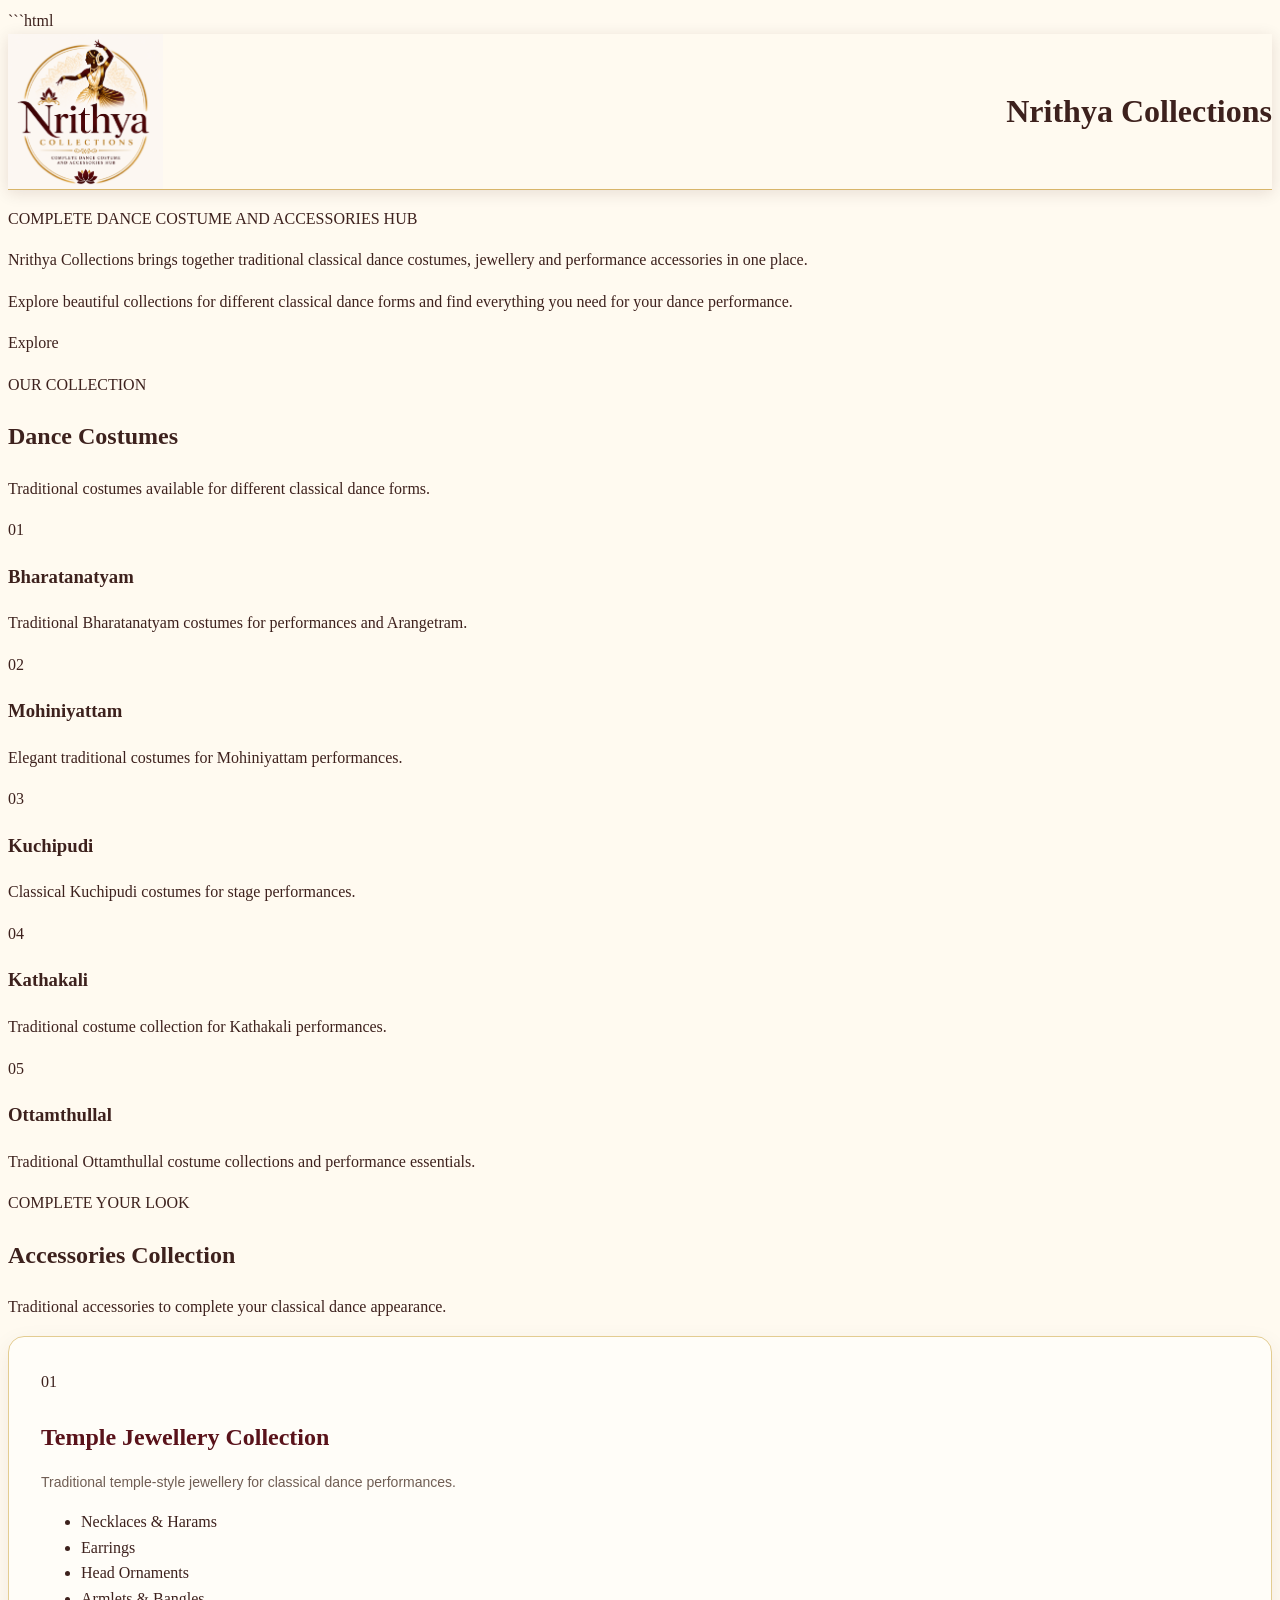
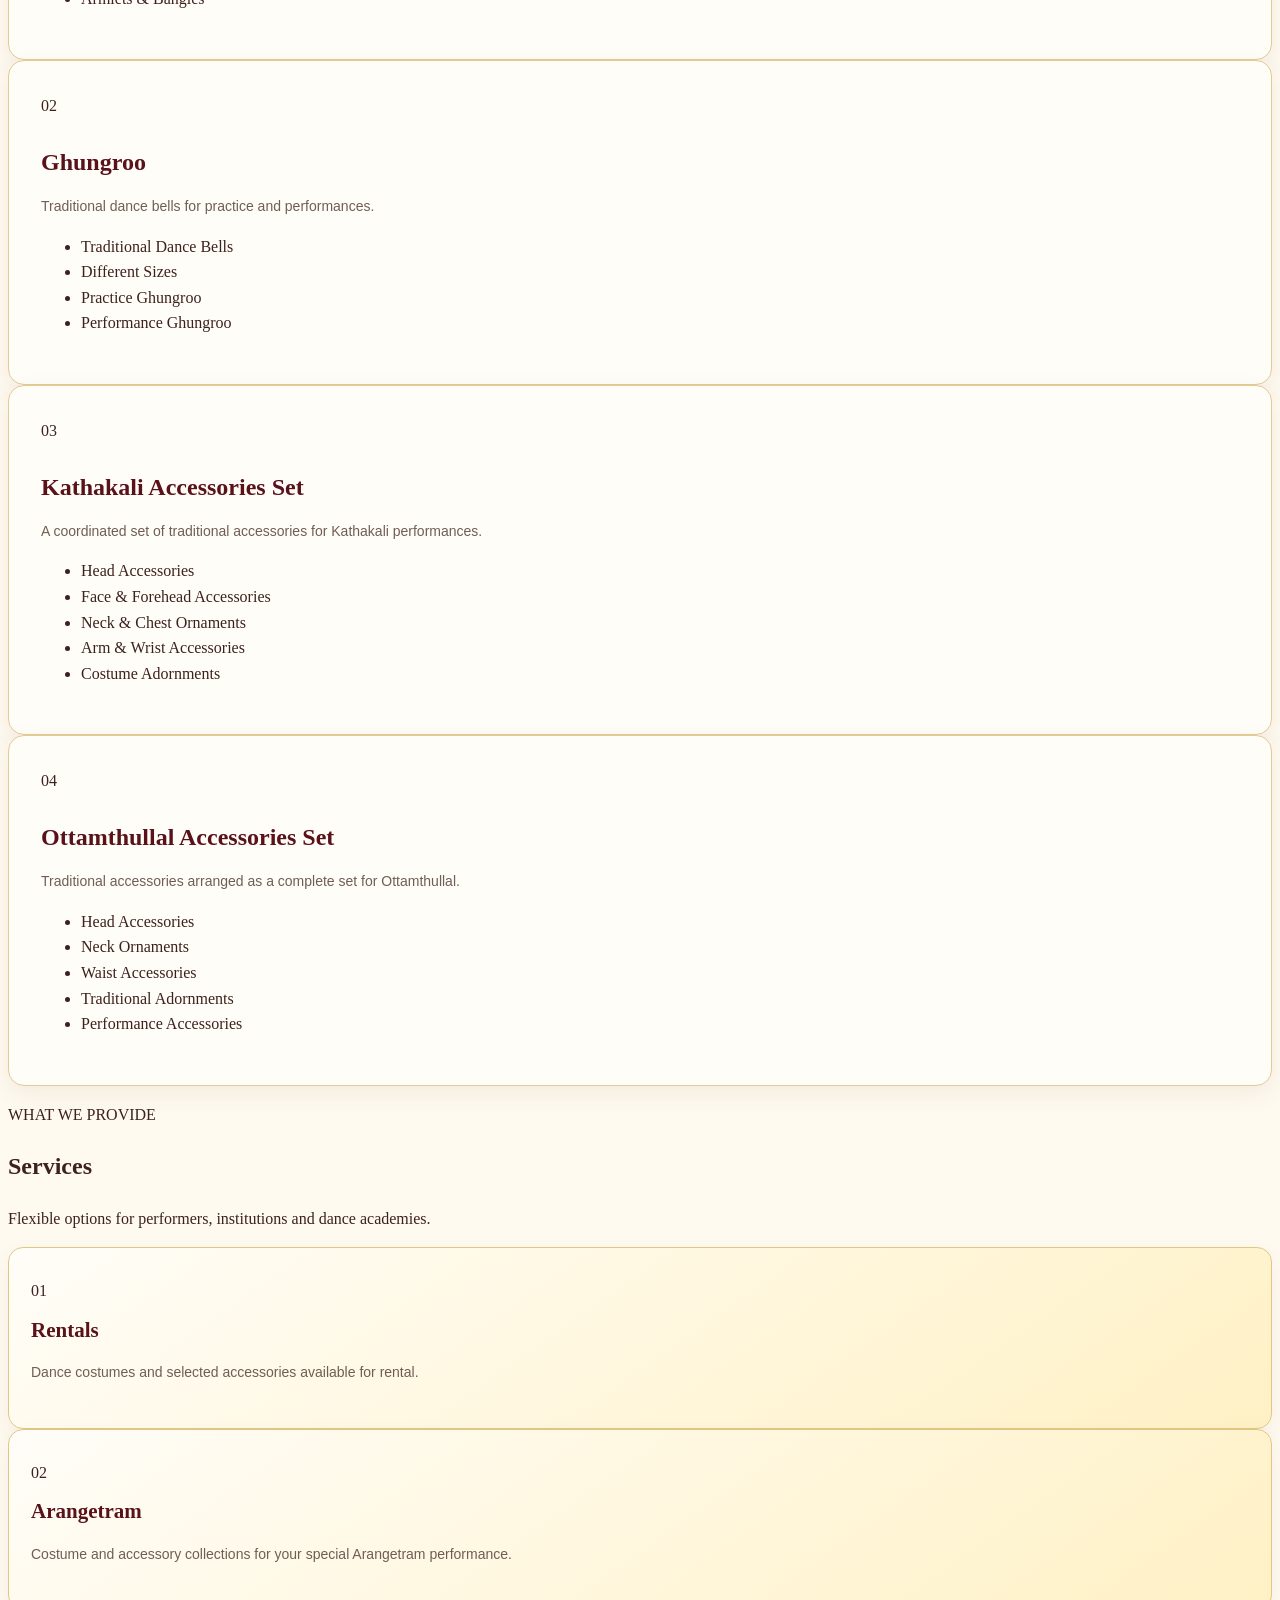
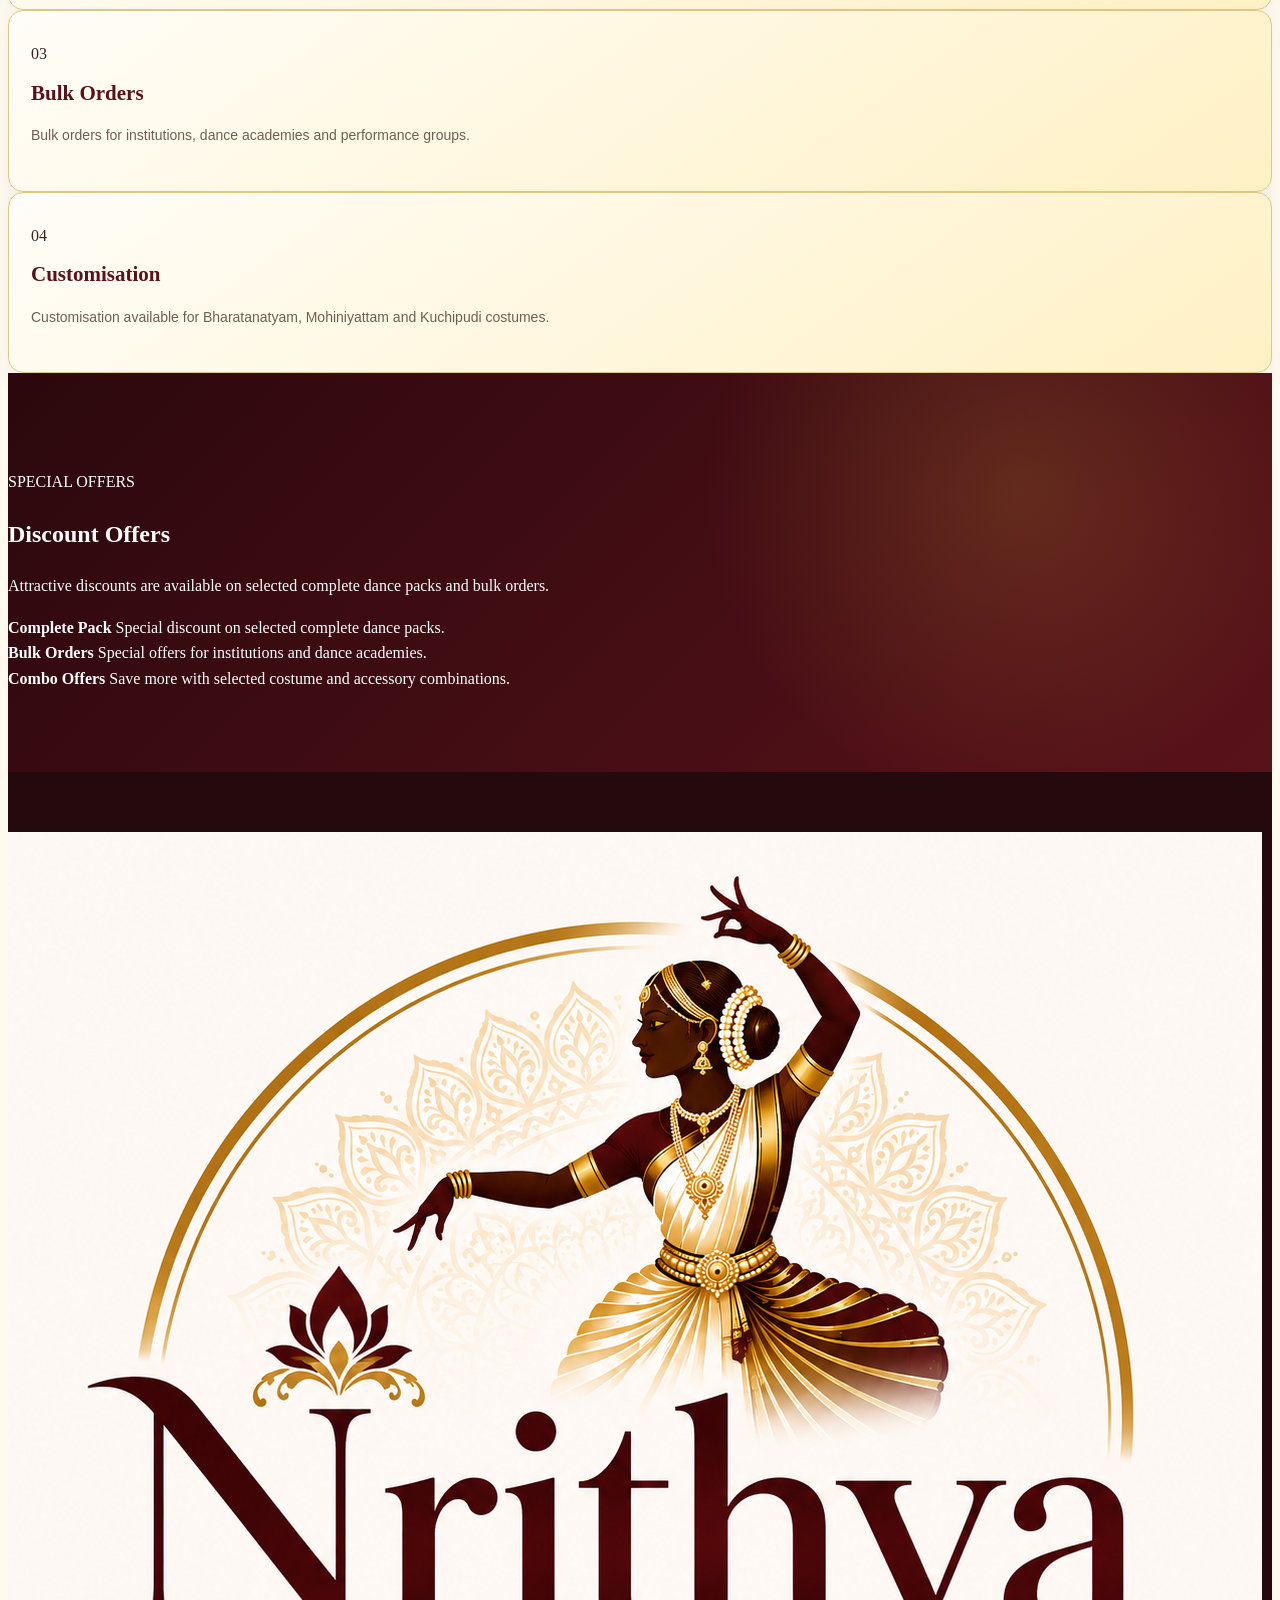
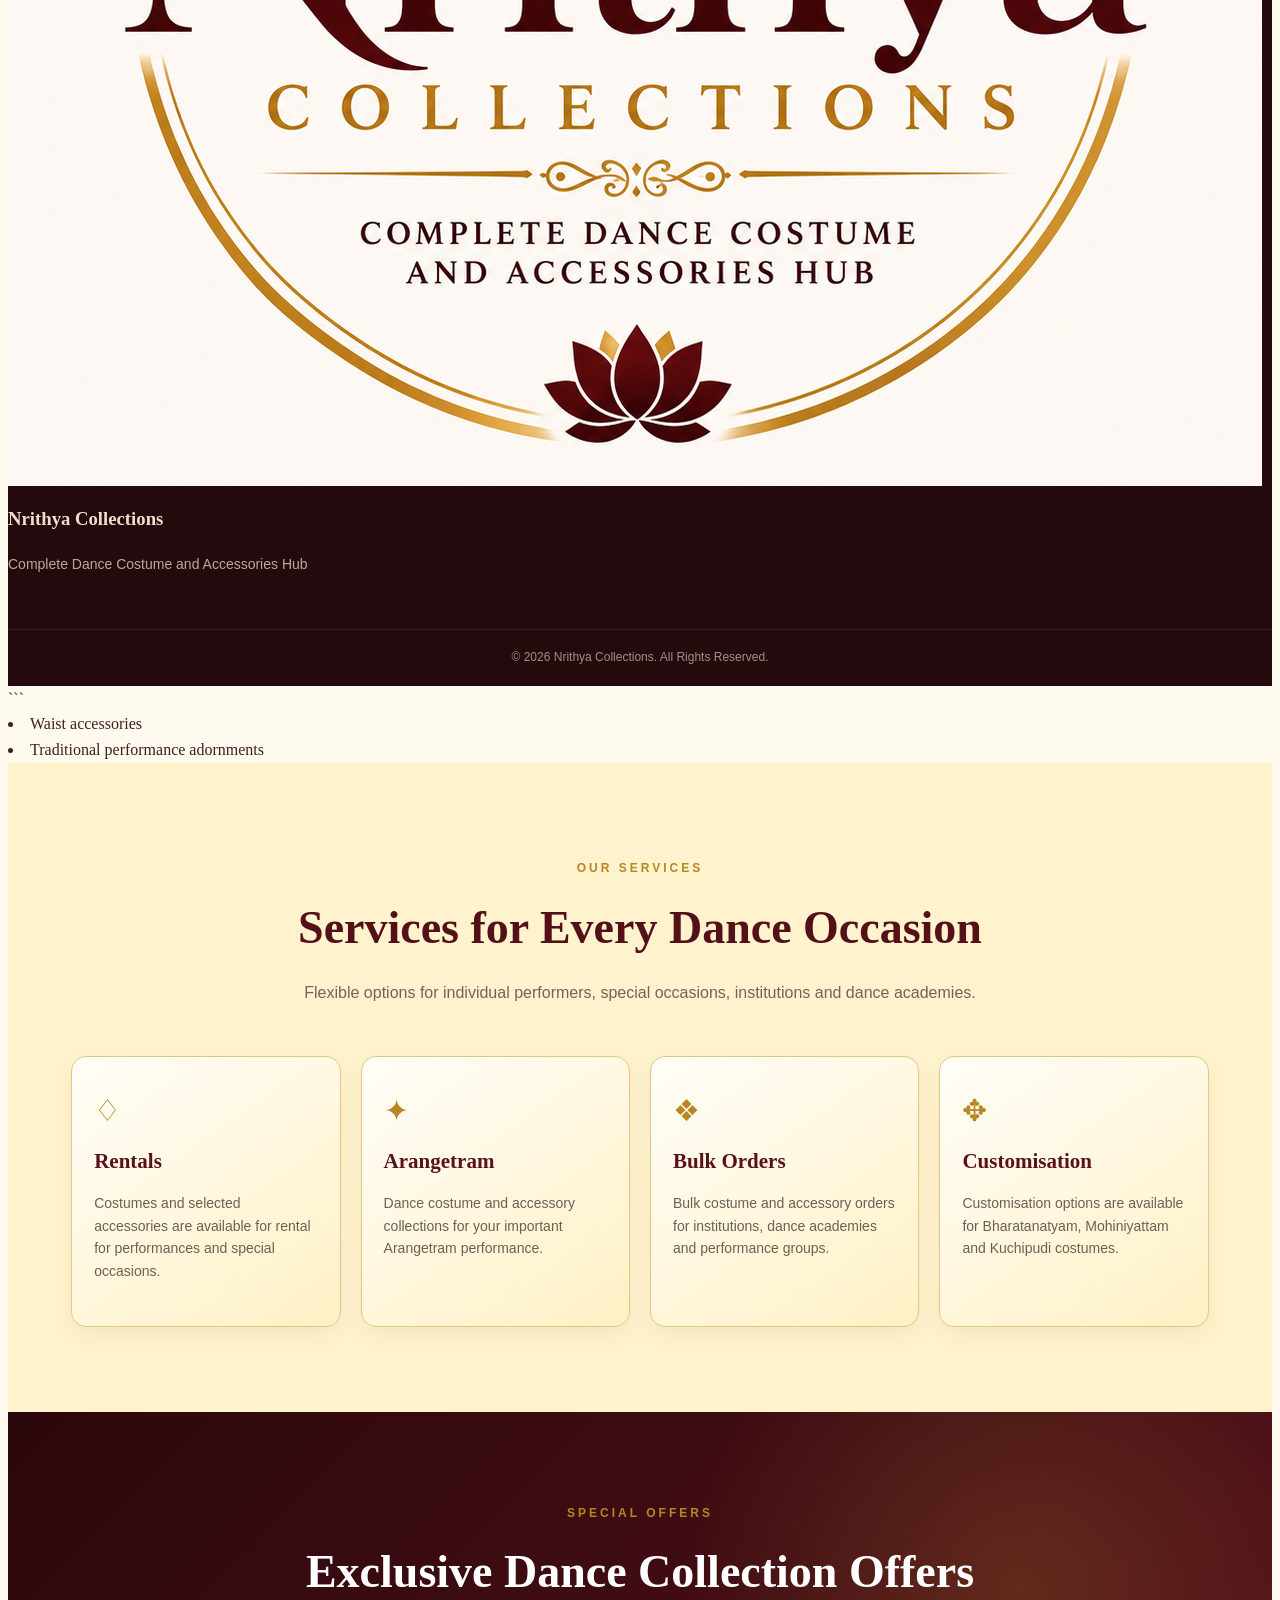
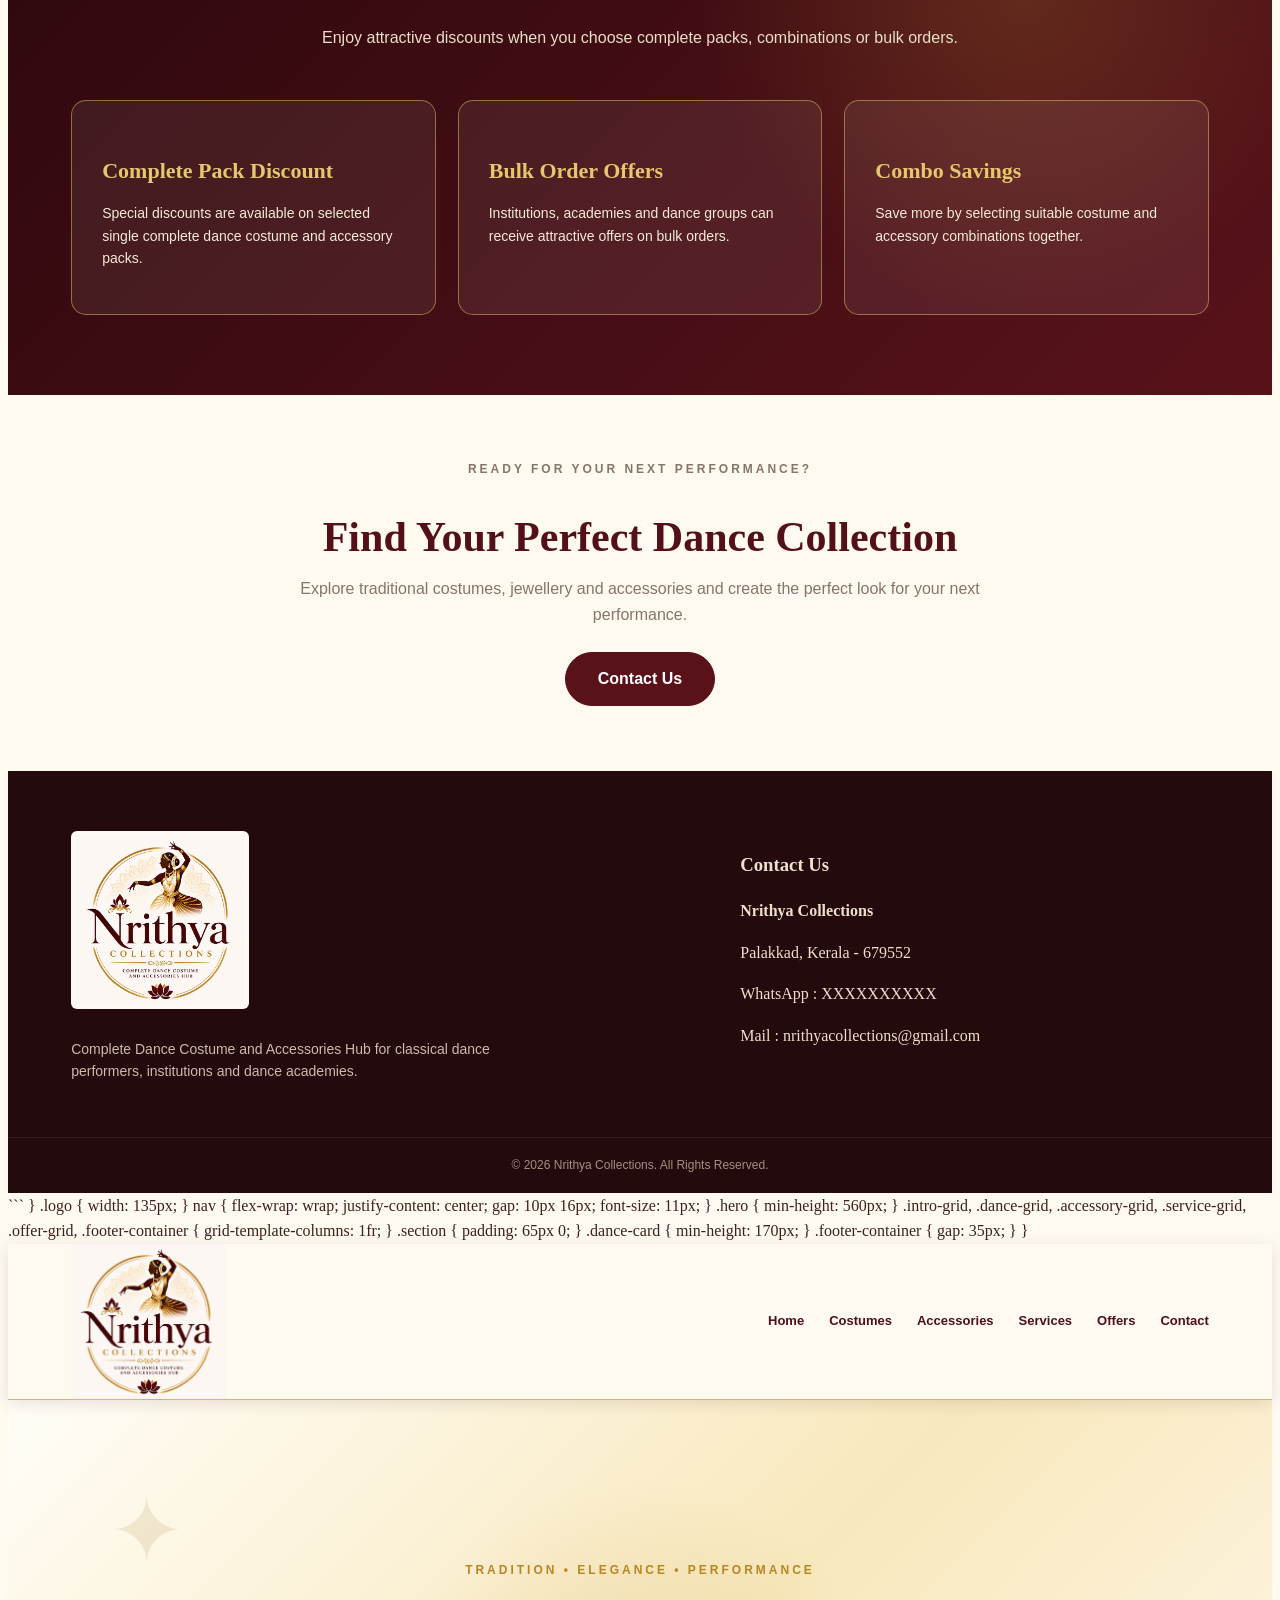
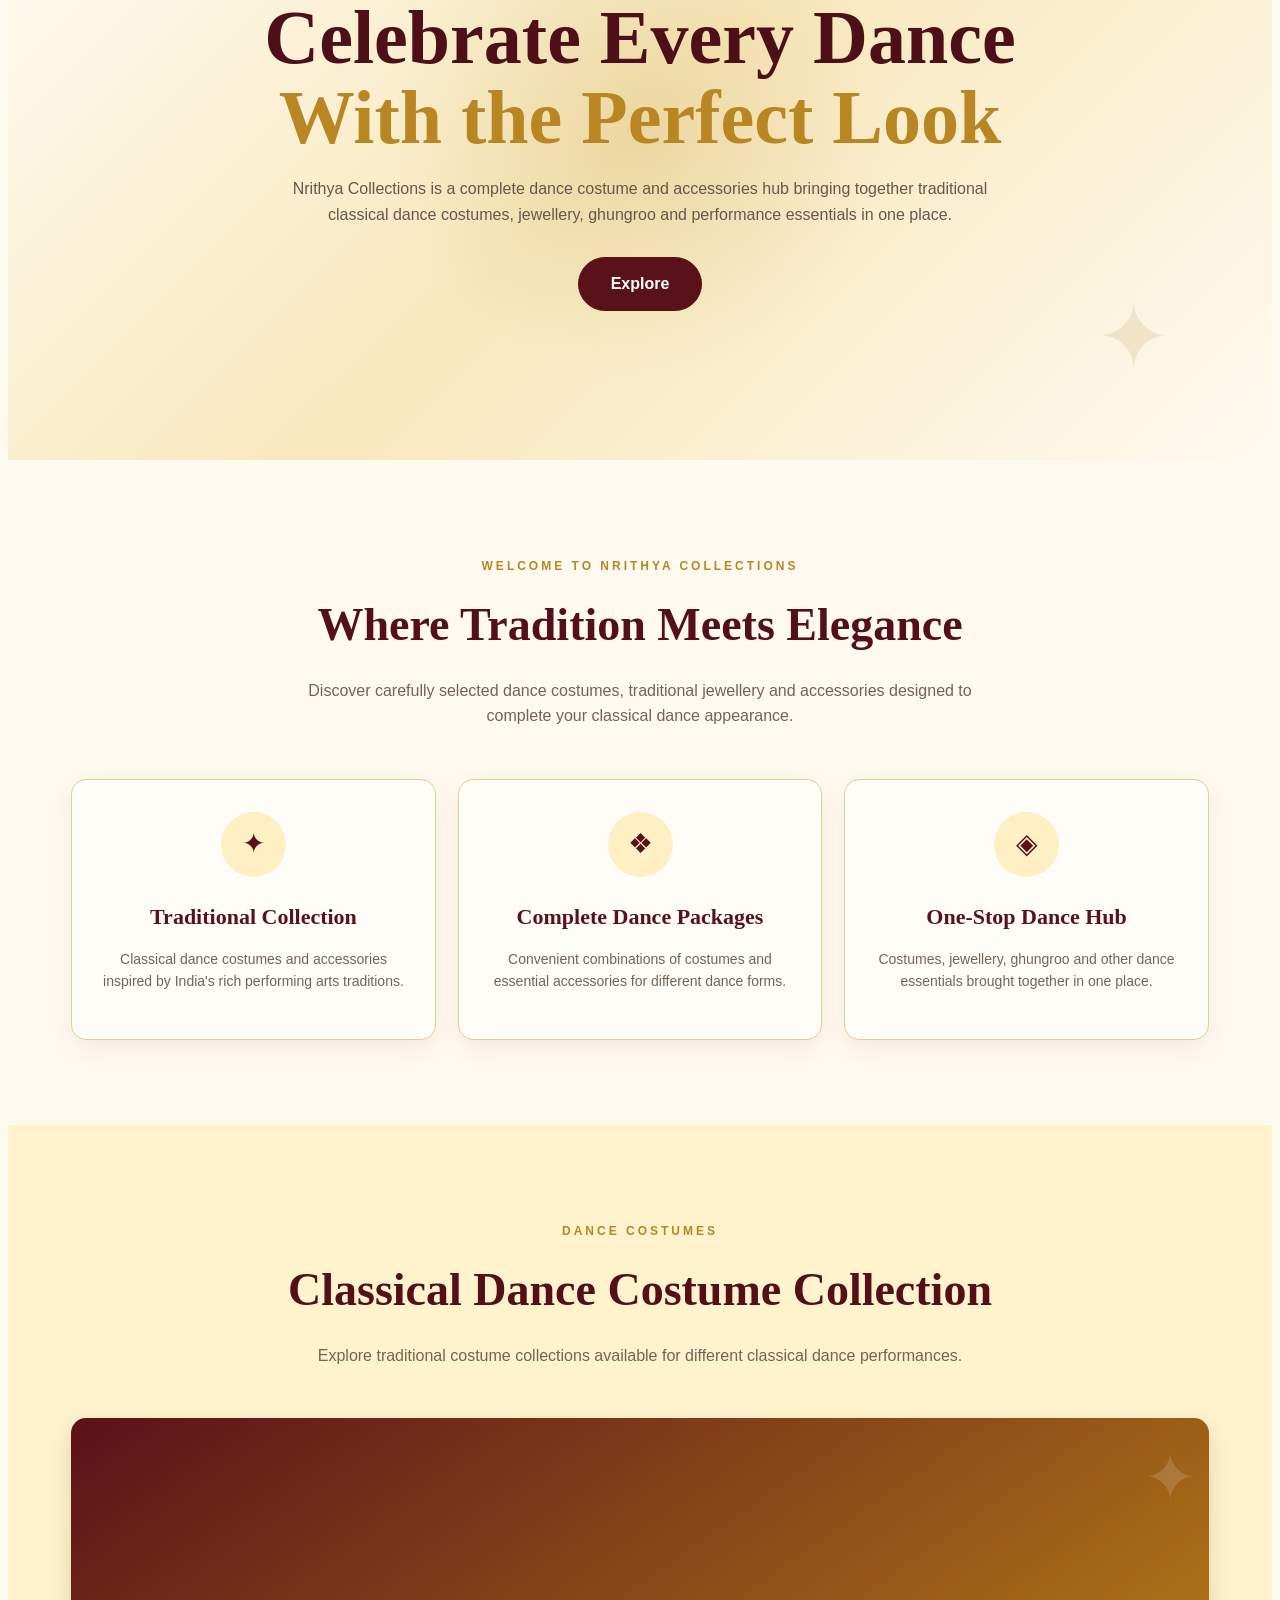
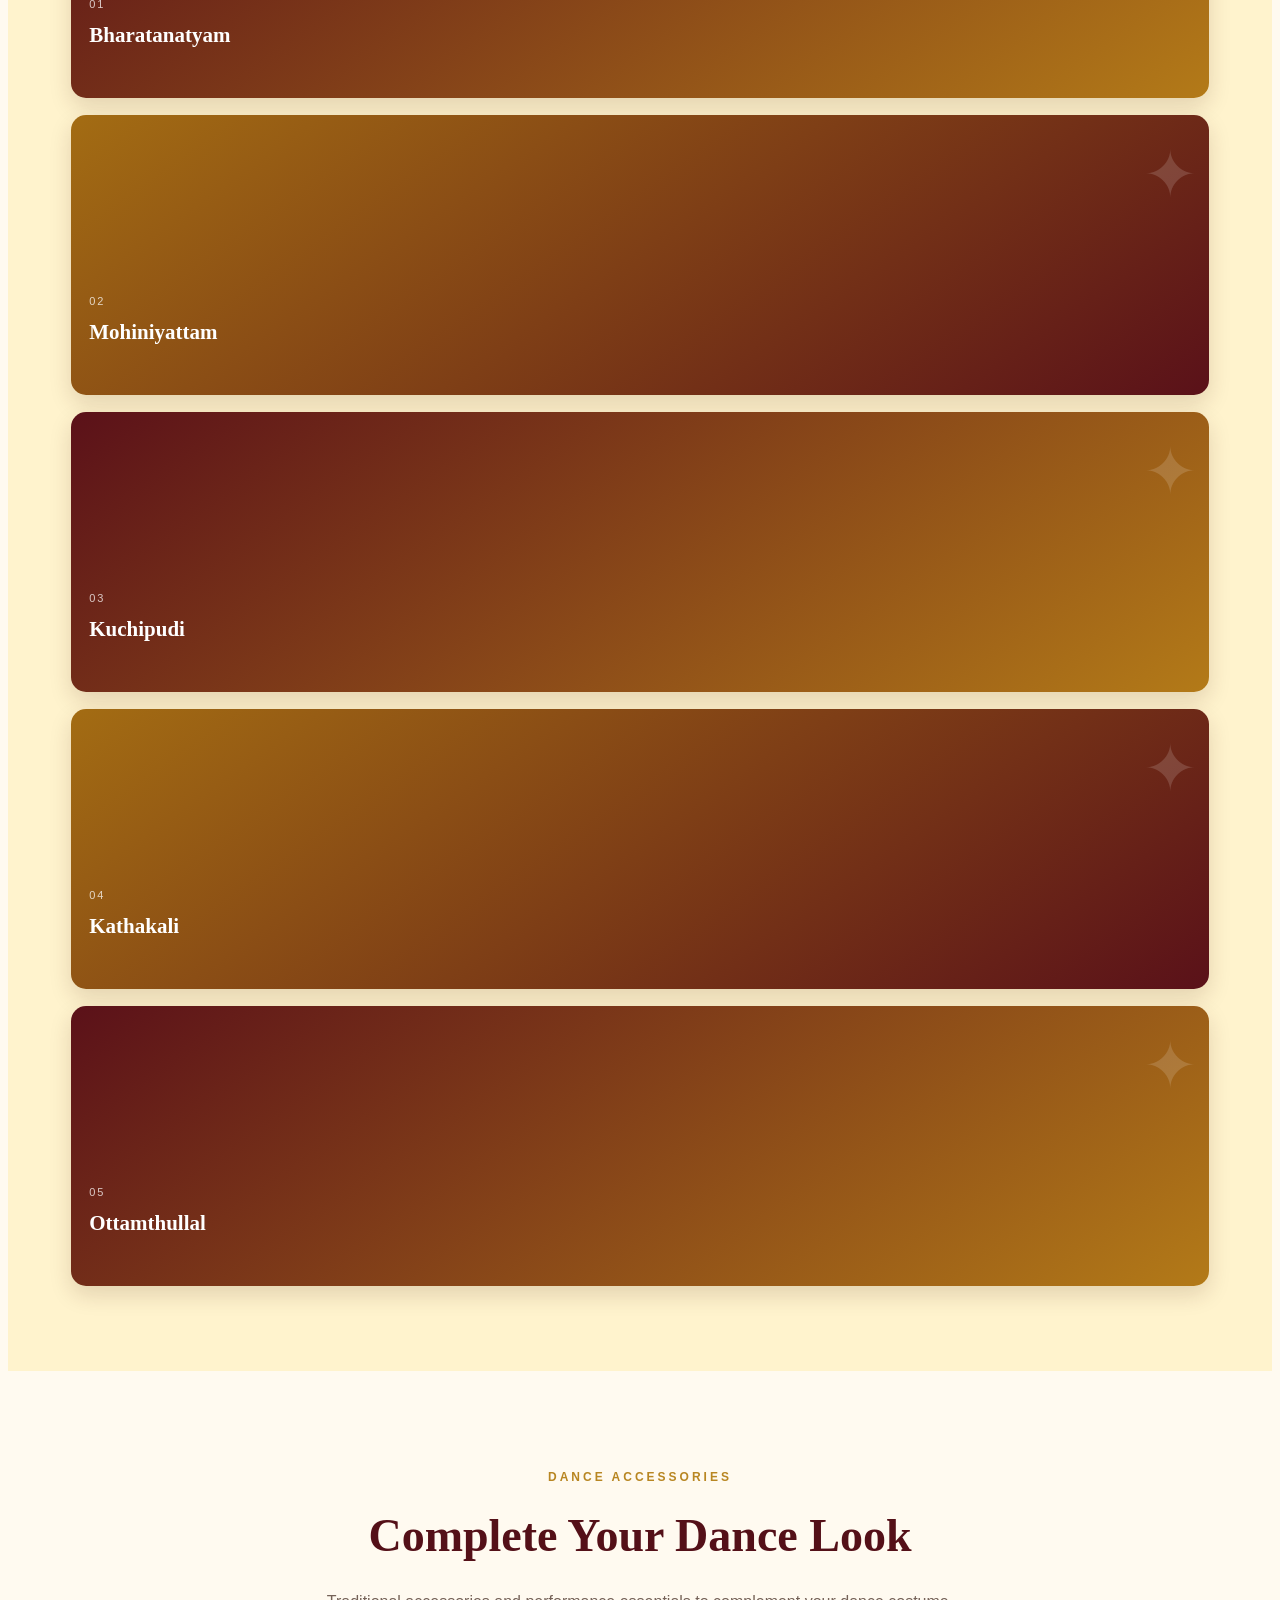
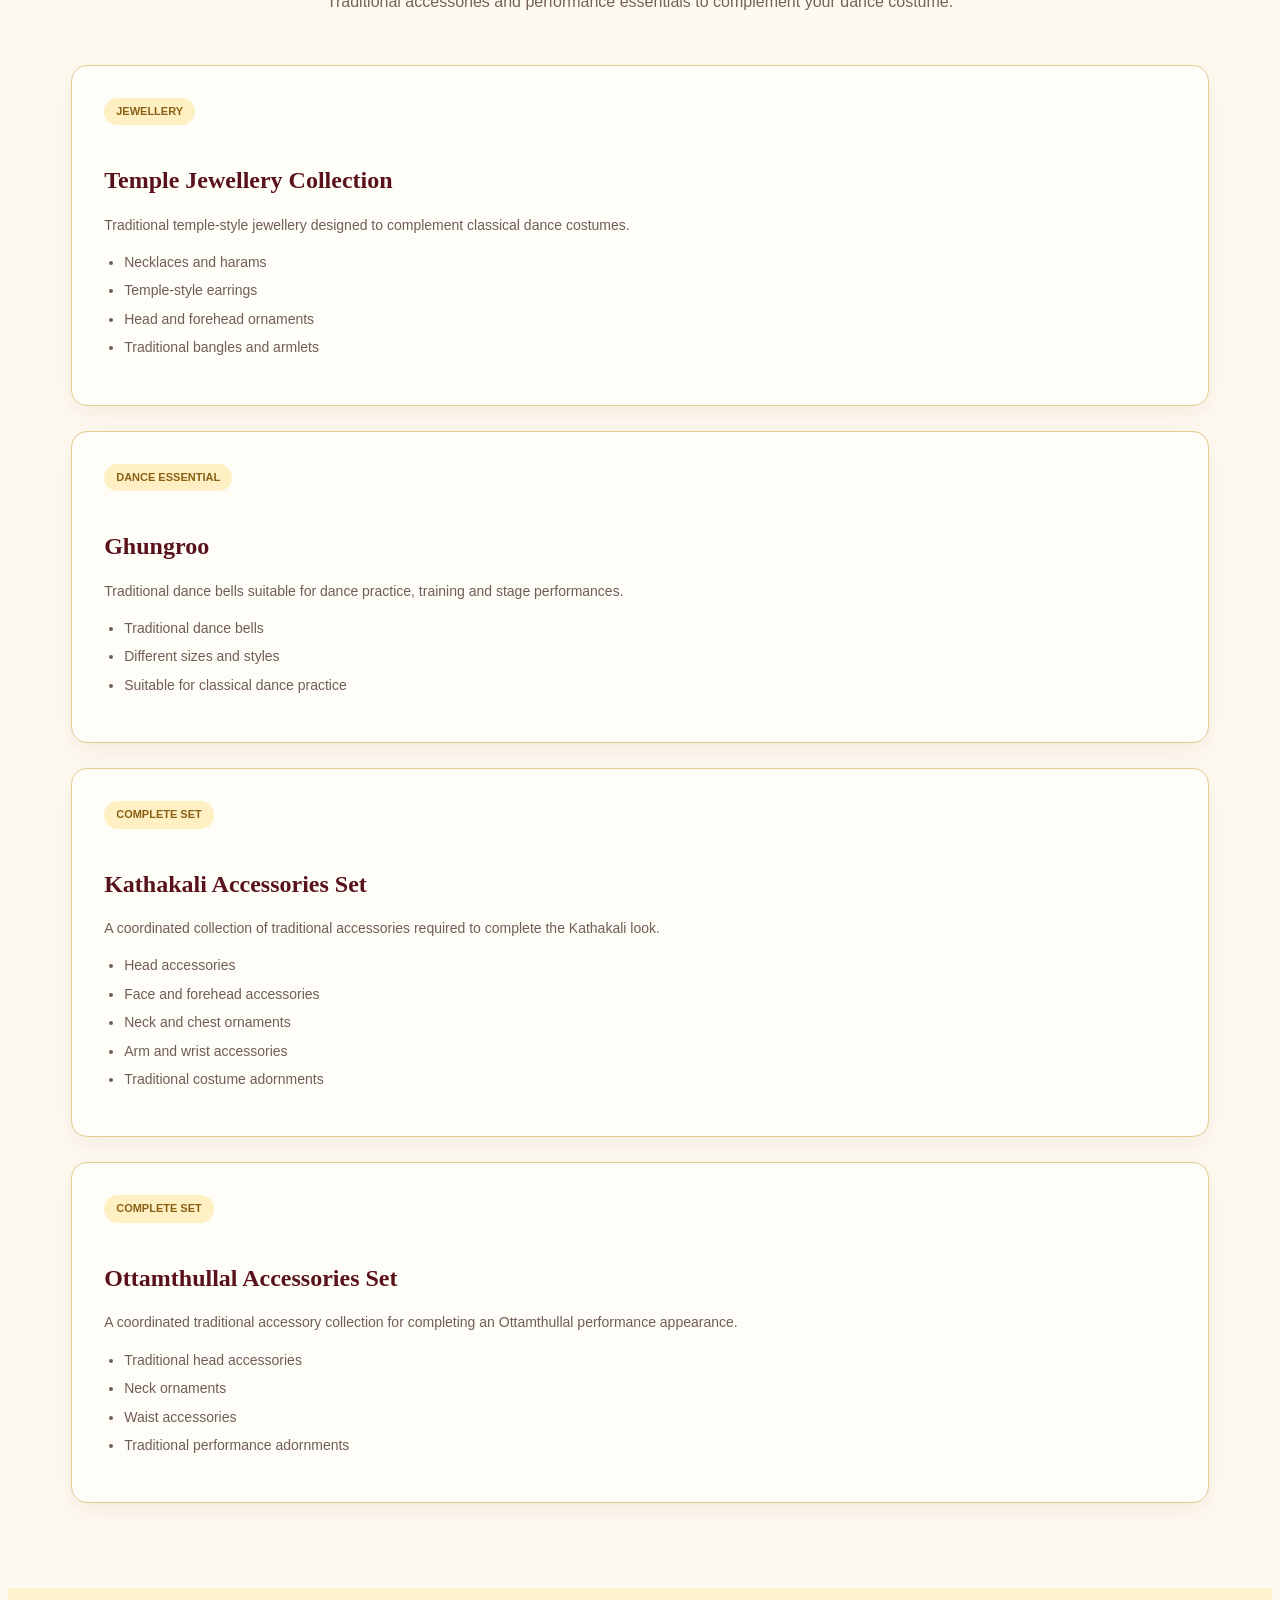
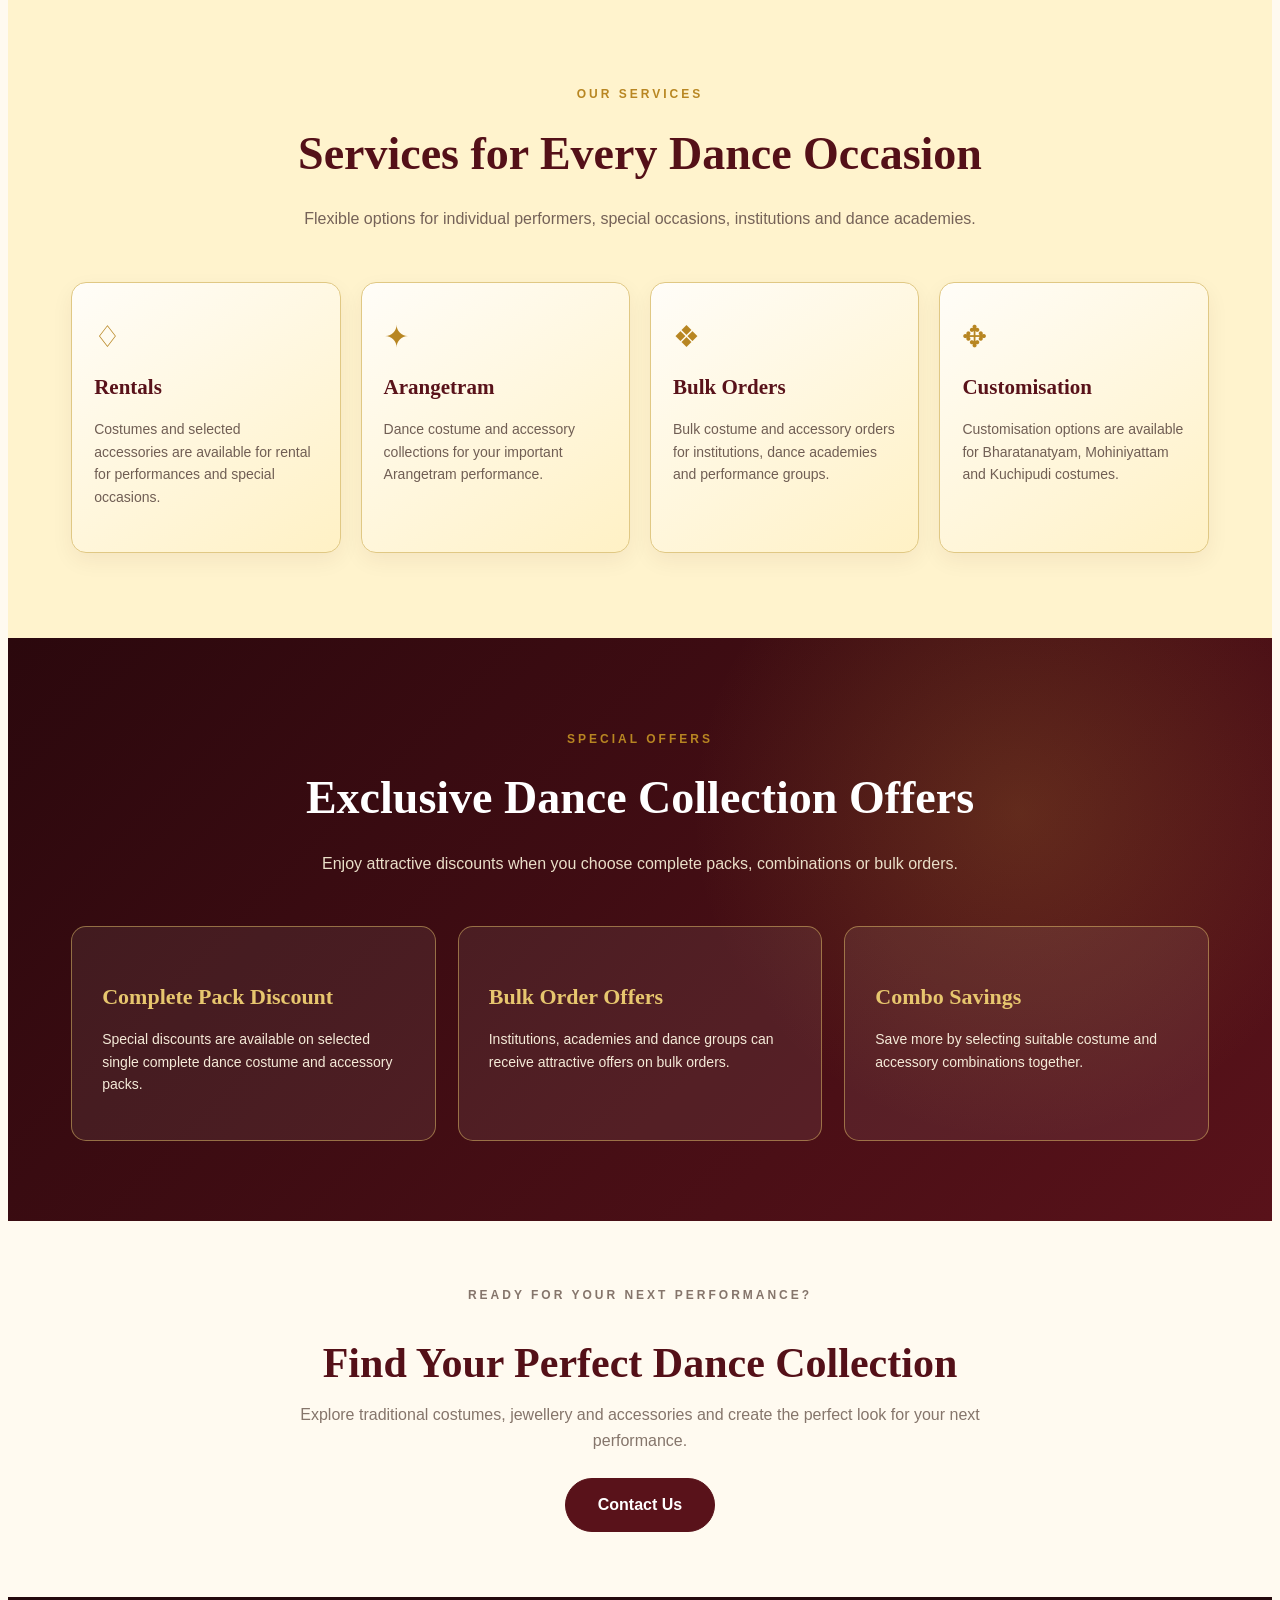
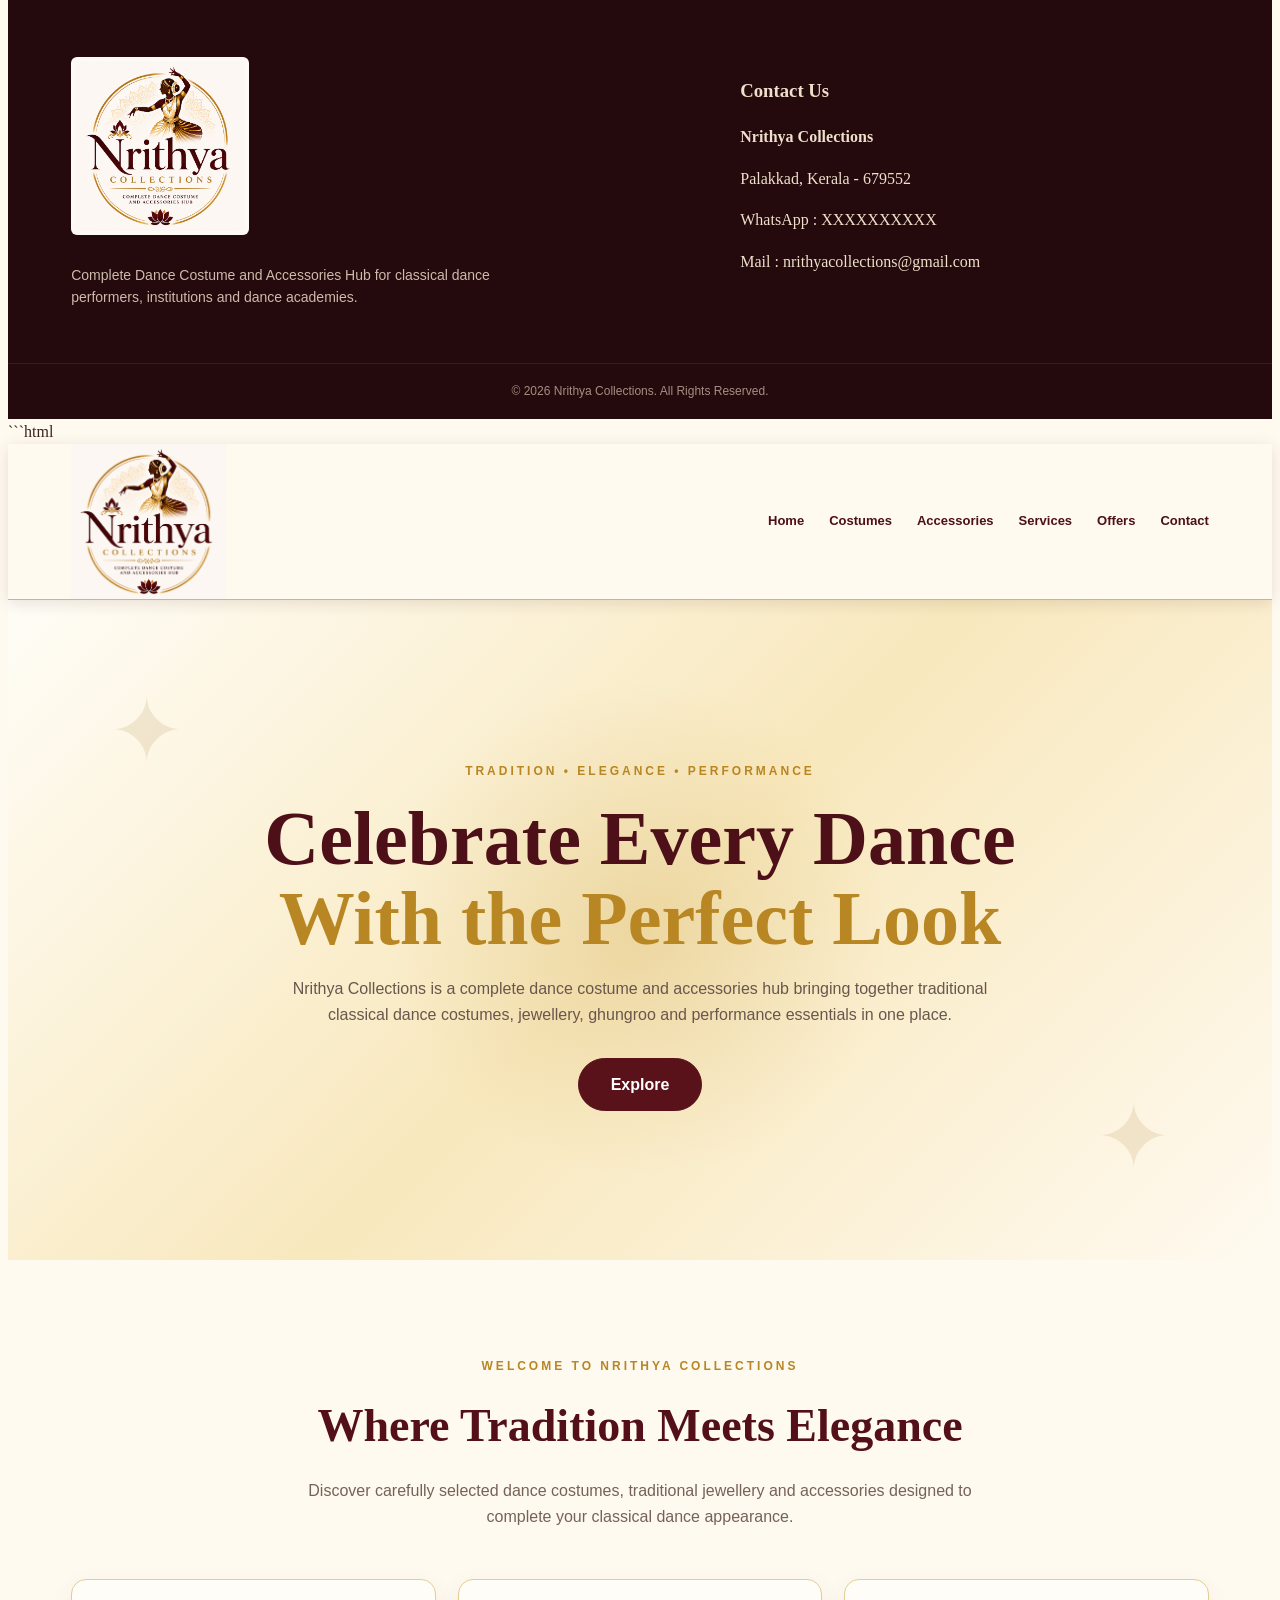
==== index.html @ bf64b865 "Refactor index.html for improved structure and content Updated the HTML structure and content for be" ====
```html
<!DOCTYPE html>
<html lang="en">

<head>

    <meta charset="UTF-8">

    <meta name="viewport"
          content="width=device-width, initial-scale=1.0">

    <meta name="description"
          content="Nrithya Collections - Complete Dance Costume and Accessories Hub">

    <title>Nrithya Collections</title>

    <link rel="stylesheet" href="style.css">

</head>


<body>


<!-- ================= HEADER / HOME ================= -->

<header id="home">

    <div class="header-container">

        <!-- Logo -->
        <a href="#home">
            <img src="logo.png"
                 alt="Nrithya Collections Logo"
                 class="logo">
        </a>


        <!-- Website Name -->
        <h1>
            Nrithya Collections
        </h1>

    </div>

</header>



<!-- ================= INTRODUCTION ================= -->

<section class="intro">

    <div class="intro-container">


        <!-- Description -->

        <div class="description">

            <p class="small-heading">
                COMPLETE DANCE COSTUME AND
                ACCESSORIES HUB
            </p>

            <p>
                Nrithya Collections brings together
                traditional classical dance costumes,
                jewellery and performance accessories
                in one place.
            </p>

            <p>
                Explore beautiful collections for
                different classical dance forms and
                find everything you need for your
                dance performance.
            </p>

        </div>



        <!-- Explore Button -->

        <div class="explore-area">

            <a href="#costumes"
               class="explore-button">

                Explore

            </a>

        </div>


    </div>

</section>



<!-- ================= DANCE COSTUMES ================= -->

<section class="content-section"
         id="costumes">

    <div class="section-title">

        <p class="section-label">
            OUR COLLECTION
        </p>

        <h2>
            Dance Costumes
        </h2>

        <p>
            Traditional costumes available for
            different classical dance forms.
        </p>

    </div>



    <div class="costume-container">


        <div class="costume-card">

            <span>01</span>

            <h3>
                Bharatanatyam
            </h3>

            <p>
                Traditional Bharatanatyam costumes
                for performances and Arangetram.
            </p>

        </div>



        <div class="costume-card">

            <span>02</span>

            <h3>
                Mohiniyattam
            </h3>

            <p>
                Elegant traditional costumes for
                Mohiniyattam performances.
            </p>

        </div>



        <div class="costume-card">

            <span>03</span>

            <h3>
                Kuchipudi
            </h3>

            <p>
                Classical Kuchipudi costumes for
                stage performances.
            </p>

        </div>



        <div class="costume-card">

            <span>04</span>

            <h3>
                Kathakali
            </h3>

            <p>
                Traditional costume collection
                for Kathakali performances.
            </p>

        </div>



        <div class="costume-card">

            <span>05</span>

            <h3>
                Ottamthullal
            </h3>

            <p>
                Traditional Ottamthullal costume
                collections and performance essentials.
            </p>

        </div>


    </div>

</section>



<!-- ================= ACCESSORIES ================= -->

<section class="content-section accessories-section"
         id="accessories">

    <div class="section-title">

        <p class="section-label">
            COMPLETE YOUR LOOK
        </p>

        <h2>
            Accessories Collection
        </h2>

        <p>
            Traditional accessories to complete
            your classical dance appearance.
        </p>

    </div>



    <div class="accessory-container">


        <!-- Temple Jewellery -->

        <div class="accessory-card">

            <div class="card-number">
                01
            </div>

            <h3>
                Temple Jewellery Collection
            </h3>

            <p>
                Traditional temple-style jewellery
                for classical dance performances.
            </p>

            <ul>

                <li>Necklaces & Harams</li>

                <li>Earrings</li>

                <li>Head Ornaments</li>

                <li>Armlets & Bangles</li>

            </ul>

        </div>



        <!-- Ghungroo -->

        <div class="accessory-card">

            <div class="card-number">
                02
            </div>

            <h3>
                Ghungroo
            </h3>

            <p>
                Traditional dance bells for
                practice and performances.
            </p>

            <ul>

                <li>Traditional Dance Bells</li>

                <li>Different Sizes</li>

                <li>Practice Ghungroo</li>

                <li>Performance Ghungroo</li>

            </ul>

        </div>



        <!-- Kathakali -->

        <div class="accessory-card">

            <div class="card-number">
                03
            </div>

            <h3>
                Kathakali Accessories Set
            </h3>

            <p>
                A coordinated set of traditional
                accessories for Kathakali performances.
            </p>

            <ul>

                <li>Head Accessories</li>

                <li>Face & Forehead Accessories</li>

                <li>Neck & Chest Ornaments</li>

                <li>Arm & Wrist Accessories</li>

                <li>Costume Adornments</li>

            </ul>

        </div>



        <!-- Ottamthullal -->

        <div class="accessory-card">

            <div class="card-number">
                04
            </div>

            <h3>
                Ottamthullal Accessories Set
            </h3>

            <p>
                Traditional accessories arranged as
                a complete set for Ottamthullal.
            </p>

            <ul>

                <li>Head Accessories</li>

                <li>Neck Ornaments</li>

                <li>Waist Accessories</li>

                <li>Traditional Adornments</li>

                <li>Performance Accessories</li>

            </ul>

        </div>


    </div>

</section>



<!-- ================= SERVICES ================= -->

<section class="content-section services-section"
         id="services">

    <div class="section-title">

        <p class="section-label">
            WHAT WE PROVIDE
        </p>

        <h2>
            Services
        </h2>

        <p>
            Flexible options for performers,
            institutions and dance academies.
        </p>

    </div>



    <div class="service-container">


        <div class="service-card">

            <span>
                01
            </span>

            <h3>
                Rentals
            </h3>

            <p>
                Dance costumes and selected
                accessories available for rental.
            </p>

        </div>



        <div class="service-card">

            <span>
                02
            </span>

            <h3>
                Arangetram
            </h3>

            <p>
                Costume and accessory collections
                for your special Arangetram performance.
            </p>

        </div>



        <div class="service-card">

            <span>
                03
            </span>

            <h3>
                Bulk Orders
            </h3>

            <p>
                Bulk orders for institutions,
                dance academies and performance groups.
            </p>

        </div>



        <div class="service-card">

            <span>
                04
            </span>

            <h3>
                Customisation
            </h3>

            <p>
                Customisation available for
                Bharatanatyam, Mohiniyattam
                and Kuchipudi costumes.
            </p>

        </div>


    </div>

</section>



<!-- ================= DISCOUNT OFFERS ================= -->

<section class="offers">

    <div class="offers-container">

        <p class="section-label">
            SPECIAL OFFERS
        </p>

        <h2>
            Discount Offers
        </h2>

        <p>
            Attractive discounts are available
            on selected complete dance packs
            and bulk orders.
        </p>


        <div class="offer-items">

            <div>
                <strong>
                    Complete Pack
                </strong>

                <span>
                    Special discount on selected
                    complete dance packs.
                </span>
            </div>


            <div>
                <strong>
                    Bulk Orders
                </strong>

                <span>
                    Special offers for institutions
                    and dance academies.
                </span>
            </div>


            <div>
                <strong>
                    Combo Offers
                </strong>

                <span>
                    Save more with selected
                    costume and accessory combinations.
                </span>
            </div>

        </div>

    </div>

</section>



<!-- ================= FOOTER ================= -->

<footer id="contact">

    <div class="footer-container">


        <div class="footer-brand">

            <img src="logo.png"
                 alt="Nrithya Collections Logo">

            <h3>
                Nrithya Collections
            </h3>

            <p>
                Complete Dance Costume and
                Accessories Hub
            </p>

        </div>



        <div class="footer-contact">

            <h3>
                Contact
            </h3>

            <p>
                <strong>
                    Nrithya Collections
                </strong>
            </p>

            <p>
                Palakkad, Kerala - 679552
            </p>

            <p>
                WhatsApp : XXXXXXXXXX
            </p>

            <p>
                Mail : nrithyacollections@gmail.com
            </p>

        </div>


    </div>


    <div class="copyright">

        © 2026 Nrithya Collections.
        All Rights Reserved.

    </div>

</footer>



<script src="script.js"></script>

</body>

</html>
```                 <li>
                        Waist accessories
                    </li>

                    <li>
                        Traditional performance adornments
                    </li>

                </ul>

            </div>


        </div>

    </div>

</section>



<!-- ================= SERVICES ================= -->

<section class="section pale" id="services">

    <div class="container">

        <div class="section-heading">

            <p class="eyebrow">
                Our Services
            </p>

            <h2>
                Services for Every Dance Occasion
            </h2>

            <p>
                Flexible options for individual performers,
                special occasions, institutions and dance academies.
            </p>

        </div>


        <div class="service-grid">


            <div class="service-card">

                <div class="service-icon">
                    ♢
                </div>

                <h3>
                    Rentals
                </h3>

                <p>
                    Costumes and selected accessories are available
                    for rental for performances and special occasions.
                </p>

            </div>



            <div class="service-card">

                <div class="service-icon">
                    ✦
                </div>

                <h3>
                    Arangetram
                </h3>

                <p>
                    Dance costume and accessory collections
                    for your important Arangetram performance.
                </p>

            </div>



            <div class="service-card">

                <div class="service-icon">
                    ❖
                </div>

                <h3>
                    Bulk Orders
                </h3>

                <p>
                    Bulk costume and accessory orders for
                    institutions, dance academies and performance groups.
                </p>

            </div>



            <div class="service-card">

                <div class="service-icon">
                    ✥
                </div>

                <h3>
                    Customisation
                </h3>

                <p>
                    Customisation options are available for
                    Bharatanatyam, Mohiniyattam and Kuchipudi costumes.
                </p>

            </div>


        </div>

    </div>

</section>



<!-- ================= OFFERS ================= -->

<section class="offers" id="offers">

    <div class="container">

        <div class="section-heading">

            <p class="eyebrow">
                Special Offers
            </p>

            <h2>
                Exclusive Dance Collection Offers
            </h2>

            <p>
                Enjoy attractive discounts when you choose
                complete packs, combinations or bulk orders.
            </p>

        </div>


        <div class="offer-grid">


            <div class="offer-card">

                <h3>
                    Complete Pack Discount
                </h3>

                <p>
                    Special discounts are available on selected
                    single complete dance costume and accessory packs.
                </p>

            </div>



            <div class="offer-card">

                <h3>
                    Bulk Order Offers
                </h3>

                <p>
                    Institutions, academies and dance groups
                    can receive attractive offers on bulk orders.
                </p>

            </div>



            <div class="offer-card">

                <h3>
                    Combo Savings
                </h3>

                <p>
                    Save more by selecting suitable costume
                    and accessory combinations together.
                </p>

            </div>


        </div>

    </div>

</section>



<!-- ================= CTA ================= -->

<section class="cta">

    <div class="container">

        <p class="eyebrow">
            Ready for Your Next Performance?
        </p>

        <h2>
            Find Your Perfect Dance Collection
        </h2>

        <p>
            Explore traditional costumes, jewellery and accessories
            and create the perfect look for your next performance.
        </p>

        <a href="#contact" class="button">
            Contact Us
        </a>

    </div>

</section>


</main>



<!-- ================= FOOTER ================= -->

<footer id="contact">

    <div class="container footer-container">


        <div>

            <img
                src="logo.png"
                alt="Nrithya Collections Logo"
                class="footer-logo">

            <p class="footer-description">

                Complete Dance Costume and Accessories Hub
                for classical dance performers, institutions
                and dance academies.

            </p>

        </div>



        <div>

            <h3>
                Contact Us
            </h3>

            <p>
                <strong>
                    Nrithya Collections
                </strong>
            </p>

            <p>
                Palakkad, Kerala - 679552
            </p>

            <p>
                WhatsApp : XXXXXXXXXX
            </p>

            <p>
                Mail : nrithyacollections@gmail.com
            </p>

        </div>


    </div>


    <div class="copyright">

        © 2026 Nrithya Collections.
        All Rights Reserved.

    </div>

</footer>


<script src="script.js"></script>

</body>
</html>
```  }

    .logo {
        width: 135px;
    }

    nav {
        flex-wrap: wrap;

        justify-content: center;

        gap: 10px 16px;

        font-size: 11px;
    }

    .hero {
        min-height: 560px;
    }

    .intro-grid,
    .dance-grid,
    .accessory-grid,
    .service-grid,
    .offer-grid,
    .footer-container {
        grid-template-columns: 1fr;
    }

    .section {
        padding: 65px 0;
    }

    .dance-card {
        min-height: 170px;
    }

    .footer-container {
        gap: 35px;
    }
}

</style>
</head>


<body>


<!-- ================= HEADER ================= -->

<header>

<div class="container header-container">

<a href="#home">

<img
    src="logo.png"
    alt="Nrithya Collections Logo"
    class="logo">

</a>


<nav>

<a href="#home">Home</a>

<a href="#costumes">Costumes</a>

<a href="#accessories">Accessories</a>

<a href="#services">Services</a>

<a href="#offers">Offers</a>

<a href="#contact">Contact</a>

</nav>

</div>

</header>



<!-- ================= MAIN ================= -->

<main>


<!-- ================= HERO ================= -->

<section class="hero" id="home">

<div class="hero-content">

<p class="eyebrow">
Tradition • Elegance • Performance
</p>

<h1>
Celebrate Every Dance
<br>
<span>With the Perfect Look</span>
</h1>

<p class="hero-description">

Nrithya Collections is a complete dance costume
and accessories hub bringing together traditional
classical dance costumes, jewellery, ghungroo
and performance essentials in one place.

</p>

<a href="#costumes" class="button">
Explore
</a>

</div>

</section>



<!-- ================= ABOUT ================= -->

<section class="section">

<div class="container">

<div class="section-heading">

<p class="eyebrow">
Welcome to Nrithya Collections
</p>

<h2>
Where Tradition Meets Elegance
</h2>

<p>
Discover carefully selected dance costumes,
traditional jewellery and accessories designed
to complete your classical dance appearance.
</p>

</div>


<div class="intro-grid">


<div class="intro-card">

<div class="icon">
✦
</div>

<h3>
Traditional Collection
</h3>

<p>
Classical dance costumes and accessories
inspired by India's rich performing arts traditions.
</p>

</div>



<div class="intro-card">

<div class="icon">
❖
</div>

<h3>
Complete Dance Packages
</h3>

<p>
Convenient combinations of costumes and
essential accessories for different dance forms.
</p>

</div>



<div class="intro-card">

<div class="icon">
◈
</div>

<h3>
One-Stop Dance Hub
</h3>

<p>
Costumes, jewellery, ghungroo and other
dance essentials brought together in one place.
</p>

</div>


</div>

</div>

</section>



<!-- ================= DANCE COSTUMES ================= -->

<section class="section pale" id="costumes">

<div class="container">

<div class="section-heading">

<p class="eyebrow">
Dance Costumes
</p>

<h2>
Classical Dance Costume Collection
</h2>

<p>
Explore traditional costume collections available
for different classical dance performances.
</p>

</div>


<div class="dance-grid">


<div class="dance-card">

<div class="dance-content">

<span class="dance-number">
01
</span>

<h3>
Bharatanatyam
</h3>

</div>

</div>



<div class="dance-card">

<div class="dance-content">

<span class="dance-number">
02
</span>

<h3>
Mohiniyattam
</h3>

</div>

</div>



<div class="dance-card">

<div class="dance-content">

<span class="dance-number">
03
</span>

<h3>
Kuchipudi
</h3>

</div>

</div>



<div class="dance-card">

<div class="dance-content">

<span class="dance-number">
04
</span>

<h3>
Kathakali
</h3>

</div>

</div>



<div class="dance-card">

<div class="dance-content">

<span class="dance-number">
05
</span>

<h3>
Ottamthullal
</h3>

</div>

</div>


</div>

</div>

</section>



<!-- ================= ACCESSORIES ================= -->

<section class="section" id="accessories">

<div class="container">

<div class="section-heading">

<p class="eyebrow">
Dance Accessories
</p>

<h2>
Complete Your Dance Look
</h2>

<p>
Traditional accessories and performance essentials
to complement your dance costume.
</p>

</div>


<div class="accessory-grid">


<!-- TEMPLE JEWELLERY -->

<div class="accessory-card">

<span class="accessory-tag">
Jewellery
</span>

<h3>
Temple Jewellery Collection
</h3>

<p>
Traditional temple-style jewellery designed
to complement classical dance costumes.
</p>

<ul class="accessory-list">

<li>Necklaces and harams</li>

<li>Temple-style earrings</li>

<li>Head and forehead ornaments</li>

<li>Traditional bangles and armlets</li>

</ul>

</div>



<!-- GHUNGROO -->

<div class="accessory-card">

<span class="accessory-tag">
Dance Essential
</span>

<h3>
Ghungroo
</h3>

<p>
Traditional dance bells suitable for dance
practice, training and stage performances.
</p>

<ul class="accessory-list">

<li>Traditional dance bells</li>

<li>Different sizes and styles</li>

<li>Suitable for classical dance practice</li>

</ul>

</div>



<!-- KATHAKALI -->

<div class="accessory-card">

<span class="accessory-tag">
Complete Set
</span>

<h3>
Kathakali Accessories Set
</h3>

<p>
A coordinated collection of traditional
accessories required to complete the Kathakali look.
</p>

<ul class="accessory-list">

<li>Head accessories</li>

<li>Face and forehead accessories</li>

<li>Neck and chest ornaments</li>

<li>Arm and wrist accessories</li>

<li>Traditional costume adornments</li>

</ul>

</div>



<!-- OTTAMTHULLAL -->

<div class="accessory-card">

<span class="accessory-tag">
Complete Set
</span>

<h3>
Ottamthullal Accessories Set
</h3>

<p>
A coordinated traditional accessory collection
for completing an Ottamthullal performance appearance.
</p>

<ul class="accessory-list">

<li>Traditional head accessories</li>

<li>Neck ornaments</li>

<li>Waist accessories</li>

<li>Traditional performance adornments</li>

</ul>

</div>


</div>

</div>

</section>



<!-- ================= SERVICES ================= -->

<section class="section pale" id="services">

<div class="container">

<div class="section-heading">

<p class="eyebrow">
Our Services
</p>

<h2>
Services for Every Dance Occasion
</h2>

<p>
Flexible options for individual performers,
special occasions, institutions and dance academies.
</p>

</div>


<div class="service-grid">


<div class="service-card">

<div class="service-icon">
♢
</div>

<h3>
Rentals
</h3>

<p>
Costumes and selected accessories are available
for rental for performances and special occasions.
</p>

</div>



<div class="service-card">

<div class="service-icon">
✦
</div>

<h3>
Arangetram
</h3>

<p>
Dance costume and accessory collections
for your important Arangetram performance.
</p>

</div>



<div class="service-card">

<div class="service-icon">
❖
</div>

<h3>
Bulk Orders
</h3>

<p>
Bulk costume and accessory orders for
institutions, dance academies and performance groups.
</p>

</div>



<div class="service-card">

<div class="service-icon">
✥
</div>

<h3>
Customisation
</h3>

<p>
Customisation options are available for
Bharatanatyam, Mohiniyattam and Kuchipudi costumes.
</p>

</div>


</div>

</div>

</section>



<!-- ================= OFFERS ================= -->

<section class="offers" id="offers">

<div class="container">

<div class="section-heading">

<p class="eyebrow">
Special Offers
</p>

<h2>
Exclusive Dance Collection Offers
</h2>

<p>
Enjoy attractive discounts when you choose
complete packs, combinations or bulk orders.
</p>

</div>


<div class="offer-grid">


<div class="offer-card">

<h3>
Complete Pack Discount
</h3>

<p>
Special discounts are available on selected
single complete dance costume and accessory packs.
</p>

</div>



<div class="offer-card">

<h3>
Bulk Order Offers
</h3>

<p>
Institutions, academies and dance groups
can receive attractive offers on bulk orders.
</p>

</div>



<div class="offer-card">

<h3>
Combo Savings
</h3>

<p>
Save more by selecting suitable costume
and accessory combinations together.
</p>

</div>


</div>

</div>

</section>



<!-- ================= CTA ================= -->

<section class="cta">

<div class="container">

<p class="eyebrow">
Ready for Your Next Performance?
</p>

<h2>
Find Your Perfect Dance Collection
</h2>

<p>
Explore traditional costumes, jewellery and accessories
and create the perfect look for your next performance.
</p>

<a href="#contact" class="button">
Contact Us
</a>

</div>

</section>


</main>



<!-- ================= FOOTER ================= -->

<footer id="contact">

<div class="container footer-container">


<div>

<img
    src="logo.png"
    alt="Nrithya Collections Logo"
    class="footer-logo">

<p class="footer-description">

Complete Dance Costume and Accessories Hub
for classical dance performers, institutions
and dance academies.

</p>

</div>



<div>

<h3>
Contact Us
</h3>

<p>
<strong>
Nrithya Collections
</strong>
</p>

<p>
Palakkad, Kerala - 679552
</p>

<p>
WhatsApp : XXXXXXXXXX
</p>

<p>
Mail : nrithyacollections@gmail.com
</p>

</div>


</div>


<div class="copyright">

© 2026 Nrithya Collections.
All Rights Reserved.

</div>

</footer>


</body>
</html>```html
<!DOCTYPE html>
<html lang="en">

<head>
    <meta charset="UTF-8">
    <meta name="viewport" content="width=device-width, initial-scale=1.0">

    <meta name="description"
        content="Nrithya Collections - Complete Dance Costume and Accessories Hub in Palakkad, Kerala.">

    <title>Nrithya Collections | Dance Costumes & Accessories</title>

    <link rel="stylesheet" href="style.css">
</head>

<body>

<!-- ================= HEADER ================= -->

<header>

    <div class="container header-container">

        <a href="#home" class="logo-link">
            <img src="logo.png"
                 alt="Nrithya Collections Logo"
                 class="logo">
        </a>

        <button class="menu-button" id="menuButton" aria-label="Open Menu">
            ☰
        </button>

        <nav id="mainNav">

            <a href="#home">Home</a>

            <a href="#costumes">Costumes</a>

            <a href="#accessories">Accessories</a>

            <a href="#services">Services</a>

            <a href="#offers">Offers</a>

            <a href="#contact">Contact</a>

        </nav>

    </div>

</header>


<!-- ================= MAIN ================= -->

<main>


<!-- ================= HERO ================= -->

<section class="hero" id="home">

    <div class="hero-content">

        <p class="eyebrow">
            Tradition • Elegance • Performance
        </p>

        <h1>
            Celebrate Every Dance
            <br>
            <span>With the Perfect Look</span>
        </h1>

        <p class="hero-description">

            Nrithya Collections is a complete dance costume
            and accessories hub bringing together traditional
            classical dance costumes, jewellery, ghungroo
            and performance essentials in one place.

        </p>

        <a href="#costumes" class="button">
            Explore
        </a>

    </div>

</section>



<!-- ================= ABOUT ================= -->

<section class="section">

    <div class="container">

        <div class="section-heading">

            <p class="eyebrow">
                Welcome to Nrithya Collections
            </p>

            <h2>
                Where Tradition Meets Elegance
            </h2>

            <p>
                Discover carefully selected dance costumes,
                traditional jewellery and accessories designed
                to complete your classical dance appearance.
            </p>

        </div>


        <div class="intro-grid">

            <div class="intro-card">

                <div class="icon">
                    ✦
                </div>

                <h3>
                    Traditional Collection
                </h3>

                <p>
                    Classical dance costumes and accessories
                    inspired by India's rich performing arts traditions.
                </p>

            </div>


            <div class="intro-card">

                <div class="icon">
                    ❖
                </div>

                <h3>
                    Complete Dance Packages
                </h3>

                <p>
                    Convenient combinations of costumes and
                    essential accessories for different dance forms.
                </p>

            </div>


            <div class="intro-card">

                <div class="icon">
                    ◈
                </div>

                <h3>
                    One-Stop Dance Hub
                </h3>

                <p>
                    Costumes, jewellery, ghungroo and other
                    dance essentials brought together in one place.
                </p>

            </div>

        </div>

    </div>

</section>



<!-- ================= DANCE COSTUMES ================= -->

<section class="section pale" id="costumes">

    <div class="container">

        <div class="section-heading">

            <p class="eyebrow">
                Dance Costumes
            </p>

            <h2>
                Classical Dance Costume Collection
            </h2>

            <p>
                Explore traditional costume collections available
                for different classical dance performances.
            </p>

        </div>


        <div class="dance-grid">


            <div class="dance-card">

                <div class="dance-content">

                    <span class="dance-number">
                        01
                    </span>

                    <h3>
                        Bharatanatyam
                    </h3>

                </div>

            </div>



            <div class="dance-card">

                <div class="dance-content">

                    <span class="dance-number">
                        02
                    </span>

                    <h3>
                        Mohiniyattam
                    </h3>

                </div>

            </div>



            <div class="dance-card">

                <div class="dance-content">

                    <span class="dance-number">
                        03
                    </span>

                    <h3>
                        Kuchipudi
                    </h3>

                </div>

            </div>



            <div class="dance-card">

                <div class="dance-content">

                    <span class="dance-number">
                        04
                    </span>

                    <h3>
                        Kathakali
                    </h3>

                </div>

            </div>



            <div class="dance-card">

                <div class="dance-content">

                    <span class="dance-number">
                        05
                    </span>

                    <h3>
                        Ottamthullal
                    </h3>

                </div>

            </div>


        </div>

    </div>

</section>



<!-- ================= ACCESSORIES ================= -->

<section class="section" id="accessories">

    <div class="container">

        <div class="section-heading">

            <p class="eyebrow">
                Dance Accessories
            </p>

            <h2>
                Complete Your Dance Look
            </h2>

            <p>
                Traditional accessories and performance essentials
                to complement your dance costume.
            </p>

        </div>


        <div class="accessory-grid">


            <!-- TEMPLE JEWELLERY -->

            <div class="accessory-card">

                <span class="accessory-tag">
                    Jewellery
                </span>

                <h3>
                    Temple Jewellery Collection
                </h3>

                <p>
                    Traditional temple-style jewellery designed
                    to complement classical dance costumes.
                </p>

                <ul class="accessory-list">

                    <li>
                        Necklaces and harams
                    </li>

                    <li>
                        Temple-style earrings
                    </li>

                    <li>
                        Head and forehead ornaments
                    </li>

                    <li>
                        Traditional bangles and armlets
                    </li>

                </ul>

            </div>



            <!-- GHUNGROO -->

            <div class="accessory-card">

                <span class="accessory-tag">
                    Dance Essential
                </span>

                <h3>
                    Ghungroo
                </h3>

                <p>
                    Traditional dance bells suitable for dance
                    practice, training and stage performances.
                </p>

                <ul class="accessory-list">

                    <li>
                        Traditional dance bells
                    </li>

                    <li>
                        Different sizes and styles
                    </li>

                    <li>
                        Suitable for classical dance practice
                    </li>

                </ul>

            </div>



            <!-- KATHAKALI -->

            <div class="accessory-card">

                <span class="accessory-tag">
                    Complete Set
                </span>

                <h3>
                    Kathakali Accessories Set
                </h3>

                <p>
                    A coordinated collection of traditional
                    accessories required to complete the Kathakali look.
                </p>

                <ul class="accessory-list">

                    <li>
                        Head accessories
                    </li>

                    <li>
                        Face and forehead accessories
                    </li>

                    <li>
                        Neck and chest ornaments
                    </li>

                    <li>
                        Arm and wrist accessories
                    </li>

                    <li>
                        Traditional costume adornments
                    </li>

                </ul>

            </div>



            <!-- OTTAMTHULLAL -->

            <div class="accessory-card">

                <span class="accessory-tag">
                    Complete Set
                </span>

                <h3>
                    Ottamthullal Accessories Set
                </h3>

                <p>
                    A coordinated traditional accessory collection
                    for completing an Ottamthullal performance appearance.
                </p>

                <ul class="accessory-list">

                    <li>
                        Traditional head accessories
                    </li>

                    <li>
                        Neck ornaments
                    </li>

                    <li>
                        Waist accessories
                    </li>

                    <li>
                        Traditional performance adornments
                    </li>

                </ul>

            </div>


        </div>

    </div>

</section>



<!-- ================= SERVICES ================= -->

<section class="section pale" id="services">

    <div class="container">

        <div class="section-heading">

            <p class="eyebrow">
                Our Services
            </p>

            <h2>
                Services for Every Dance Occasion
            </h2>

            <p>
                Flexible options for individual performers,
                special occasions, institutions and dance academies.
            </p>

        </div>


        <div class="service-grid">


            <div class="service-card">

                <div class="service-icon">
                    ♢
                </div>

                <h3>
                    Rentals
                </h3>

                <p>
                    Costumes and selected accessories are available
                    for rental for performances and special occasions.
                </p>

            </div>



            <div class="service-card">

                <div class="service-icon">
                    ✦
                </div>

                <h3>
                    Arangetram
                </h3>

                <p>
                    Dance costume and accessory collections
                    for your important Arangetram performance.
                </p>

            </div>



            <div class="service-card">

                <div class="service-icon">
                    ❖
                </div>

                <h3>
                    Bulk Orders
                </h3>

                <p>
                    Bulk costume and accessory orders for
                    institutions, dance academies and performance groups.
                </p>

            </div>



            <div class="service-card">

                <div class="service-icon">
                    ✥
                </div>

                <h3>
                    Customisation
                </h3>

                <p>
                    Customisation options are available for
                    Bharatanatyam, Mohiniyattam and Kuchipudi costumes.
                </p>

            </div>


        </div>

    </div>

</section>



<!-- ================= OFFERS ================= -->

<section class="offers" id="offers">

    <div class="container">

        <div class="section-heading">

            <p class="eyebrow">
                Special Offers
            </p>

            <h2>
                Exclusive Dance Collection Offers
            </h2>

            <p>
                Enjoy attractive discounts when you choose
                complete packs, combinations or bulk orders.
            </p>

        </div>


        <div class="offer-grid">


            <div class="offer-card">

                <h3>
                    Complete Pack Discount
                </h3>

                <p>
                    Special discounts are available on selected
                    single complete dance costume and accessory packs.
                </p>

            </div>



            <div class="offer-card">

                <h3>
                    Bulk Order Offers
                </h3>

                <p>
                    Institutions, academies and dance groups
                    can receive attractive offers on bulk orders.
                </p>

            </div>



            <div class="offer-card">

                <h3>
                    Combo Savings
                </h3>

                <p>
                    Save more by selecting suitable costume
                    and accessory combinations together.
                </p>

            </div>


        </div>

    </div>

</section>



<!-- ================= CTA ================= -->

<section class="cta">

    <div class="container">

        <p class="eyebrow">
            Ready for Your Next Performance?
        </p>

        <h2>
            Find Your Perfect Dance Collection
        </h2>

        <p>
            Explore traditional costumes, jewellery and accessories
            and create the perfect look for your next performance.
        </p>

        <a href="#contact" class="button">
            Contact Us
        </a>

    </div>

</section>


</main>



<!-- ================= FOOTER ================= -->

<footer id="contact">

    <div class="container footer-container">


        <div>

            <img
                src="logo.png"
                alt="Nrithya Collections Logo"
                class="footer-logo">

            <p class="footer-description">

                Complete Dance Costume and Accessories Hub
                for classical dance performers, institutions
                and dance academies.

            </p>

        </div>



        <div>

            <h3>
                Contact Us
            </h3>

            <p>
                <strong>
                    Nrithya Collections
                </strong>
            </p>

            <p>
                Palakkad, Kerala - 679552
            </p>

            <p>
                WhatsApp : XXXXXXXXXX
            </p>

            <p>
                Mail : nrithyacollections@gmail.com
            </p>

        </div>


    </div>


    <div class="copyright">

        © 2026 Nrithya Collections.
        All Rights Reserved.

    </div>

</footer>


<script src="script.js"></script>

</body>
</html>
```hair pieces, and ghungroo available under one roof.</p>
                    </div>

                </div>
            </div>
        </section>

        <!-- ================= TESTIMONIALS ================= -->
        <section class="section testimonials-section" id="testimonials">
            <div class="section-heading">
                <span class="eyebrow">HAPPY ARTISTS</span>
                <h2>Trusted by Dancers & Teachers</h2>
                <p>Hear what classical dance gurus and students have to say about our collections.</p>
            </div>

            <div class="testimonial-grid">
                <div class="testimonial-card">
                    <p class="feedback">"The Bharatanatyam costume fit my student perfectly for her Arangetram! The quality of the silk and pleats stood out on stage."</p>
                    <h4 class="client-name">— Dr. Ananya Warrier</h4>
                    <span class="client-role">Classical Dance Instructor, Palakkad</span>
                </div>
                <div class="testimonial-card">
                    <p class="feedback">"Renting costumes for our annual school dance festival was so seamless. Great customer service and authentic temple jewelry sets."</p>
                    <h4 class="client-name">— Rajesh Menon</h4>
                    <span class="client-role">Cultural Event Coordinator</span>
                </div>
            </div>
        </section>

        <!-- ================= FAQ SECTION ================= -->
        <section class="section faq-section" id="faq">
            <div class="section-heading">
                <span class="eyebrow">GOT QUESTIONS?</span>
                <h2>Frequently Asked Questions</h2>
            </div>

            <div class="faq-container">
                <div class="faq-item">
                    <button class="faq-question">Do you provide custom stitching for dance costumes? <span class="arrow">⌄</span></button>
                    <div class="faq-answer">
                        <p>Yes! We offer customized stitching based on individual measurements for Bharatanatyam, Kuchipudi, Mohiniyattam, and other styles.</p>
                    </div>
                </div>
                <div class="faq-item">
                    <button class="faq-question">Are rental options available for outfits and jewelry? <span class="arrow">⌄</span></button>
                    <div class="faq-answer">
                        <p>Yes, we provide rental services for select high-end costumes, full sets of temple jewelry, and stage props for recitals.</p>
                    </div>
                </div>
                <div class="faq-item">
                    <button class="faq-question">Where are you located for direct store visits? <span class="arrow">⌄</span></button>
                    <div class="faq-answer">
                        <p>We are based in Palakkad, Kerala (Pin: 679552). You can contact us via phone or email to schedule a visit.</p>
                    </div>
                </div>
            </div>
        </section>

        <!-- ================= CTA ================= -->
        <section class="cta">
            <div class="container cta-container">
                <div>
                    <span class="eyebrow">READY FOR YOUR NEXT PERFORMANCE?</span>
                    <h2>Find Your Perfect Dance Collection</h2>
                    <p>Discover traditional elegance for every stage and every occasion.</p>
                </div>
                <a href="#contact" class="btn light-btn">Contact Us Today</a>
            </div>
        </section>

    </main>

    <!-- ================= FOOTER ================= -->
    <footer class="footer" id="contact">
        <div class="footer-main container">

            <div class="footer-brand">
                <p>
                    Your complete destination for classical dance costumes, 
                    temple jewellery, and stage performance accessories.
                </p>
            </div>

            <div class="footer-column">
                <h3>Quick Links</h3>
                <ul class="footer-links">
                    <li><a href="#home">Home</a></li>
                    <li><a href="#dances">Dance Forms</a></li>
                    <li><a href="#jewellery">Jewellery</a></li>
                    <li><a href="#accessories">Accessories</a></li>
                    <li><a href="#faq">FAQ</a></li>
                </ul>
            </div>

            <div class="footer-column">
                <h3>Contact Us</h3>
                <p><strong>Nrithya Collections</strong></p>
                <p>Palakkad, Kerala - 679552</p>
                <p>Phone: +91 XXXXXXXXXX</p>
                <p>Email: nrithyacollections@gmail.com</p>
            </div>

        </div>

        <div class="copyright">
            © 2026 Nrithya Collections. All Rights Reserved.
        </div>
    </footer>

    <!-- ================= MODAL POPUP ================= -->
    <div class="modal-overlay" id="danceModal">
        <div class="modal-content">
            <button class="close-modal" id="closeModal">&times;</button>
            <span class="badge-pill" id="modalCategory">Dance Form</span>
            <h2 id="modalTitle">Dance Title</h2>
            <p id="modalDesc">Detailed description of the costume style, pleats, zari quality, and accessory matching will appear here.</p>
            <div class="modal-actions">
                <a href="#contact" class="btn primary-btn" id="modalInquireBtn">Book / Enquire Now</a>
            </div>
        </div>
    </div>

    <script src="script.js"></script>
</body>
</html>
---- style.css ----
```css
/* ================= GENERAL ================= */

* {
    margin: 0;
    padding: 0;
    box-sizing: border-box;
}

html {
    scroll-behavior: smooth;
}

body {
    font-family: Georgia, "Times New Roman", serif;
    background: #fffaf0;
    color: #3d211d;
    line-height: 1.6;
}

a {
    text-decoration: none;
    color: inherit;
}

.container {
    width: 90%;
    max-width: 1200px;
    margin: auto;
}


/* ================= HEADER ================= */

header {
    position: sticky;
    top: 0;
    z-index: 1000;

    background: rgba(255, 250, 240, 0.97);

    border-bottom: 1px solid #d8b56a;

    box-shadow: 0 3px 15px rgba(60, 20, 15, 0.12);

    backdrop-filter: blur(8px);
}

.header-container {
    min-height: 90px;

    display: flex;
    align-items: center;
    justify-content: space-between;

    gap: 25px;
}

.logo {
    width: 155px;
    display: block;
}

nav {
    display: flex;
    gap: 25px;

    font-family: Arial, sans-serif;
    font-size: 13px;
    font-weight: bold;
}

nav a {
    color: #4d1018;
    padding: 8px 0;

    position: relative;
}

nav a::after {
    content: "";

    position: absolute;
    left: 0;
    bottom: 0;

    width: 0;
    height: 2px;

    background: #b88622;

    transition: 0.3s;
}

nav a:hover {
    color: #b88622;
}

nav a:hover::after {
    width: 100%;
}


/* ================= MOBILE MENU BUTTON ================= */

.menu-button {
    display: none;

    background: #59121a;
    color: white;

    border: none;

    padding: 8px 12px;

    border-radius: 5px;

    font-size: 20px;

    cursor: pointer;
}


/* ================= HERO ================= */

.hero {
    min-height: 650px;

    display: flex;
    align-items: center;
    justify-content: center;

    text-align: center;

    padding: 70px 20px;

    background:
        radial-gradient(
            circle at center,
            rgba(190, 145, 45, 0.20),
            transparent 35%
        ),
        linear-gradient(
            135deg,
            #fffdf7,
            #f8e8bd,
            #fffaf0
        );

    position: relative;
    overflow: hidden;
}

.hero::before {
    content: "✦";

    position: absolute;
    top: 60px;
    left: 8%;

    font-size: 90px;

    color: rgba(150, 100, 20, 0.12);
}

.hero::after {
    content: "✦";

    position: absolute;
    bottom: 50px;
    right: 8%;

    font-size: 90px;

    color: rgba(150, 100, 20, 0.12);
}

.hero-content {
    max-width: 850px;

    position: relative;
    z-index: 2;
}

.eyebrow {
    color: #b88622;

    font-family: Arial, sans-serif;

    font-size: 12px;
    font-weight: bold;

    letter-spacing: 3px;

    text-transform: uppercase;
}

.hero h1 {
    color: #4d1018;

    font-size: clamp(42px, 7vw, 76px);

    line-height: 1.05;

    margin: 18px 0;
}

.hero h1 span {
    color: #b88622;
}

.hero-description {
    max-width: 700px;

    margin: 0 auto 30px;

    color: #69564d;

    font-family: Arial, sans-serif;

    font-size: 16px;
}

.button {
    display: inline-block;

    padding: 13px 32px;

    border-radius: 30px;

    background: #59121a;

    color: white;

    font-family: Arial, sans-serif;

    font-weight: bold;

    border: 1px solid #59121a;

    transition: 0.3s;
}

.button:hover {
    background: #b88622;

    border-color: #b88622;

    transform: translateY(-3px);

    box-shadow: 0 8px 20px rgba(75, 15, 22, 0.2);
}


/* ================= COMMON SECTION ================= */

.section {
    padding: 85px 0;
}

.section.pale {
    background: #fff3cd;
}

.section-heading {
    max-width: 720px;

    margin: 0 auto 50px;

    text-align: center;
}

.section-heading h2 {
    color: #541018;

    font-size: clamp(30px, 4vw, 46px);

    margin: 8px 0 12px;
}

.section-heading p:last-child {
    color: #756258;

    font-family: Arial, sans-serif;
}


/* ================= INTRO ================= */

.intro-grid {
    display: grid;

    grid-template-columns: repeat(3, 1fr);

    gap: 22px;
}

.intro-card {
    background: #fffdf8;

    border: 1px solid #e4cd91;

    border-radius: 15px;

    padding: 32px 25px;

    text-align: center;

    box-shadow: 0 8px 25px rgba(70, 25, 15, 0.07);

    transition: 0.3s;
}

.intro-card:hover {
    transform: translateY(-6px);
}

.icon {
    width: 65px;
    height: 65px;

    margin: auto auto 18px;

    border-radius: 50%;

    display: grid;
    place-items: center;

    background: #fff0c4;

    color: #59121a;

    font-size: 28px;
}

.intro-card h3 {
    color: #59121a;

    font-size: 22px;

    margin-bottom: 8px;
}

.intro-card p {
    color: #756258;

    font-family: Arial, sans-serif;

    font-size: 14px;
}


/* ================= DANCE COSTUMES ================= */

.dance-grid {
    display: grid;

    grid-template-columns: repeat(5, 1fr);

    gap: 17px;
}

.dance-card {
    min-height: 200px;

    padding: 25px 18px;

    display: flex;
    align-items: flex-end;

    position: relative;

    overflow: hidden;

    border-radius: 15px;

    color: white;

    background:
        linear-gradient(
            145deg,
            #5b1119,
            #b37a18
        );

    box-shadow: 0 9px 22px rgba(70, 25, 15, 0.15);

    transition: 0.3s;
}

.dance-card:nth-child(even) {
    background:
        linear-gradient(
            145deg,
            #a36c13,
            #5a1119
        );
}

.dance-card:hover {
    transform: translateY(-7px);
}

.dance-card::before {
    content: "✦";

    position: absolute;

    top: 8px;
    right: 12px;

    font-size: 65px;

    color: rgba(255, 255, 255, 0.15);
}

.dance-content {
    position: relative;
    z-index: 2;
}

.dance-number {
    font-family: Arial, sans-serif;

    font-size: 11px;

    letter-spacing: 2px;

    opacity: 0.75;
}

.dance-card h3 {
    font-size: 21px;

    margin-top: 5px;
}


/* ================= ACCESSORIES ================= */

.accessory-grid {
    display: grid;

    grid-template-columns: repeat(2, 1fr);

    gap: 25px;
}

.accessory-card {
    background: #fffdf8;

    border: 1px solid #e3cc91;

    border-radius: 16px;

    padding: 32px;

    box-shadow: 0 8px 25px rgba(70, 25, 15, 0.07);

    transition: 0.3s;
}

.accessory-card:hover {
    transform: translateY(-5px);
}

.accessory-card h3 {
    color: #59121a;

    font-size: 24px;

    margin-bottom: 10px;
}

.accessory-card p {
    color: #705e54;

    font-family: Arial, sans-serif;

    font-size: 14px;
}

.accessory-list {
    margin-top: 15px;

    padding-left: 20px;

    color: #705e54;

    font-family: Arial, sans-serif;

    font-size: 14px;
}

.accessory-list li {
    margin: 6px 0;
}

.accessory-tag {
    display: inline-block;

    margin-bottom: 12px;

    padding: 5px 12px;

    border-radius: 20px;

    background: #fff0c4;

    color: #8a6014;

    font-family: Arial, sans-serif;

    font-size: 11px;

    font-weight: bold;

    text-transform: uppercase;
}


/* ================= SERVICES ================= */

.service-grid {
    display: grid;

    grid-template-columns: repeat(4, 1fr);

    gap: 20px;
}

.service-card {
    background:
        linear-gradient(
            145deg,
            #fffdf8,
            #fff1c5
        );

    border: 1px solid #e0c884;

    border-radius: 15px;

    padding: 30px 22px;

    box-shadow: 0 8px 22px rgba(70, 25, 15, 0.06);

    transition: 0.3s;
}

.service-card:hover {
    transform: translateY(-6px);
}

.service-icon {
    font-size: 30px;

    color: #b88622;
}

.service-card h3 {
    color: #59121a;

    font-size: 21px;

    margin: 10px 0;
}

.service-card p {
    color: #705e54;

    font-family: Arial, sans-serif;

    font-size: 14px;
}


/* ================= OFFERS ================= */

.offers {
    padding: 80px 0;

    background:
        radial-gradient(
            circle at 80% 30%,
            rgba(214, 170, 60, 0.18),
            transparent 30%
        ),
        linear-gradient(
            135deg,
            #2b080d,
            #59121a
        );

    color: white;
}

.offers .section-heading h2 {
    color: white;
}

.offers .section-heading p:last-child {
    color: #eadfc8;
}

.offer-grid {
    display: grid;

    grid-template-columns: repeat(3, 1fr);

    gap: 22px;
}

.offer-card {
    padding: 30px;

    border: 1px solid rgba(228, 195, 106, 0.5);

    border-radius: 15px;

    background: rgba(255, 255, 255, 0.07);

    transition: 0.3s;
}

.offer-card:hover {
    transform: translateY(-5px);

    background: rgba(255, 255, 255, 0.12);
}

.offer-card h3 {
    color: #e7c66e;

    font-size: 22px;

    margin-bottom: 10px;
}

.offer-card p {
    color: #f5ead8;

    font-family: Arial, sans-serif;

    font-size: 14px;
}


/* ================= CTA ================= */

.cta {
    padding: 75px 20px;

    text-align: center;

    background: #f4e3b5;
}

.cta h2 {
    color: #541018;

    font-size: clamp(30px, 4vw, 45px);

    margin: 8px 0 12px;
}

.cta p {
    max-width: 700px;

    margin: auto auto 25px;

    color: #705e54;

    font-family: Arial, sans-serif;
}


/* ================= FOOTER ================= */

footer {
    background: #24090d;

    color: #eee0ca;
}

.footer-container {
    padding: 60px 0 40px;

    display: grid;

    grid-template-columns: 1.3fr 1fr;

    gap: 60px;
}

.footer-logo {
    width: 200px;

    background: #fffaf0;

    border-radius: 5px;

    padding: 5px;

    margin-bottom: 15px;
}

.footer-description {
    max-width: 450px;

    color: #cdbbab;

    font-family: Arial, sans-serif;

    font-size: 14px;
}

.footer h3 {
    color: #e2b85b;

    margin-bottom: 15px;
}

.footer p {
    color: #cdbbab;

    font-family: Arial, sans-serif;

    font-size: 14px;

    margin: 6px 0;
}

.footer strong {
    color: #f3e6cf;
}

.copyright {
    padding: 18px;

    text-align: center;

    border-top: 1px solid rgba(255, 255, 255, 0.12);

    color: #a99686;

    font-family: Arial, sans-serif;

    font-size: 12px;
}


/* ================= TABLET ================= */

@media (max-width: 1050px) {

    .dance-grid {
        grid-template-columns: repeat(3, 1fr);
    }

    .service-grid {
        grid-template-columns: repeat(2, 1fr);
    }
}


/* ================= MOBILE ================= */

@media (max-width: 750px) {

    .header-container {
        min-height: 75px;
    }

    .logo {
        width: 130px;
    }

    .menu-button {
        display: block;

        position: absolute;

        right: 5%;
        top: 22px;
    }

    nav {
        display: none;

        width: 100%;

        flex-direction: column;

        align-items: center;

        gap: 5px;

        padding: 10px 0 15px;
    }

    nav.active {
        display: flex;
    }

    .header-container {
        flex-wrap: wrap;
    }

    .hero {
        min-height: 560px;
    }

    .hero h1 {
        font-size: 43px;
    }

    .intro-grid,
    .dance-grid,
    .accessory-grid,
    .service-grid,
    .offer-grid,
    .footer-container {
        grid-template-columns: 1fr;
    }

    .section {
        padding: 65px 0;
    }

    .dance-card {
        min-height: 170px;
    }

    .footer-container {
        gap: 35px;
    }
}
```ture-grid {
    display: grid;
    grid-template-columns: repeat(4, 1fr);
    gap: 20px;
}

.feature-card {
    background: rgba(255, 255, 255, 0.85);
    padding: 35px 25px;
    border-top: 4px solid var(--gold);
    border-radius: 8px;
}

.feature-number {
    font-family: Arial, sans-serif;
    color: var(--gold);
    font-size: 13px;
    font-weight: bold;
    letter-spacing: 2px;
}

.feature-card h3 {
    margin: 12px 0 8px;
    font-size: 21px;
    color: var(--primary-dark);
}

.feature-card p {
    font-family: Arial, sans-serif;
    color: var(--text-muted);
    font-size: 14px;
}

/* ================= TESTIMONIALS ================= */
.testimonial-grid {
    display: grid;
    grid-template-columns: repeat(2, 1fr);
    gap: 30px;
    max-width: 950px;
    margin: auto;
}

.testimonial-card {
    background: #fff;
    padding: 35px;
    border-radius: 12px;
    border: 1px solid var(--border-color);
    box-shadow: 0 8px 25px rgba(70, 28, 10, 0.05);
}

.testimonial-card .feedback {
    font-style: italic;
    color: var(--primary-dark);
    margin-bottom: 20px;
    font-size: 17px;
}

.testimonial-card .client-name {
    font-family: Arial, sans-serif;
    font-size: 15px;
    font-weight: bold;
    color: var(--gold);
}

.testimonial-card .client-role {
    font-family: Arial, sans-serif;
    font-size: 12px;
    color: var(--text-muted);
}

/* ================= FAQ ACCORDION ================= */
.faq-container {
    max-width: 800px;
    margin: auto;
    display: flex;
    flex-direction: column;
    gap: 15px;
}

.faq-item {
    background: #fff;
    border: 1px solid var(--border-color);
    border-radius: 8px;
    overflow: hidden;
}

.faq-question {
    width: 100%;
    background: none;
    border: none;
    padding: 20px;
    text-align: left;
    font-size: 17px;
    font-family: Georgia, serif;
    font-weight: bold;
    color: var(--primary-dark);
    display: flex;
    justify-content: space-between;
    align-items: center;
    cursor: pointer;
}

.faq-question .arrow {
    transition: transform 0.3s;
    font-size: 20px;
    color: var(--gold);
}

.faq-item.active .faq-question .arrow {
    transform: rotate(180deg);
}

.faq-answer {
    max-height: 0;
    overflow: hidden;
    transition: max-height 0.3s ease;
    padding: 0 20px;
    font-family: Arial, sans-serif;
    font-size: 14px;
    color: var(--text-muted);
}

.faq-item.active .faq-answer {
    max-height: 150px;
    padding: 0 20px 20px 20px;
}

/* ================= CTA ================= */
.cta {
    background: var(--primary-red);
    color: white;
    padding: 65px 8%;
}

.cta-container {
    display: flex;
    align-items: center;
    justify-content: space-between;
    gap: 30px;
}

.cta h2 {
    font-size: clamp(28px, 4vw, 42px);
    margin: 5px 0;
}

.cta p {
    font-family: Arial, sans-serif;
    opacity: 0.85;
}

/* ================= MODAL ================= */
.modal-overlay {
    position: fixed;
    inset: 0;
    background: rgba(30, 6, 6, 0.7);
    display: grid;
    place-items: center;
    z-index: 2000;
    opacity: 0;
    visibility: hidden;
    transition: 0.3s ease;
    padding: 20px;
}

.modal-overlay.show {
    opacity: 1;
    visibility: visible;
}

.modal-content {
    background: #fffaf3;
    padding: 40px;
    border-radius: 16px;
    max-width: 550px;
    width: 100%;
    position: relative;
    border: 1px solid var(--border-color);
    box-shadow: 0 20px 40px rgba(0,0,0,0.2);
    transform: translateY(20px);
    transition: transform 0.3s ease;
}

.modal-overlay.show .modal-content {
    transform: translateY(0);
}

.close-modal {
    position: absolute;
    top: 15px;
    right: 20px;
    background: transparent;
    border: none;
    font-size: 28px;
    cursor: pointer;
    color: var(--primary-dark);
}

.modal-content h2 {
    font-size: 30px;
    color: var(--primary-dark);
    margin: 10px 0 15px;
}

.modal-content p {
    font-family: Arial, sans-serif;
    color: var(--text-muted);
    font-size: 15px;
    margin-bottom: 25px;
}

/* ================= FOOTER ================= */
.footer {
    background: #210d0d;
    color: #eadbca;
}

.footer-main {
    padding: 65px 0 45px;
    display: grid;
    grid-template-columns: 1.5fr 1fr 1.5fr;
    gap: 50px;
}

.footer-logo {
    width: 170px;
    background: #fffaf3;
    border-radius: 6px;
    margin-bottom: 15px;
    padding: 4px;
}

.footer-brand p {
    font-family: Arial, sans-serif;
    color: #bca99a;
    max-width: 330px;
    font-size: 14px;
}

.footer-column h3 {
    color: #e0ad54;
    font-family: Georgia, serif;
    margin-bottom: 15px;
    font-size: 18px;
}

.footer-links {
    display: flex;
    flex-direction: column;
    gap: 8px;
    font-family: Arial, sans-serif;
    font-size: 14px;
}

.footer-links a:hover {
    color: #e0ad54;
}

.footer-column p {
    font-family: Arial, sans-serif;
    color: #cbb9aa;
    font-size: 14px;
    margin-bottom: 6px;
}

.copyright {
    border-top: 1px solid rgba(255,255,255,0.08);
    text-align: center;
    padding: 18px;
    font-family: Arial, sans-serif;
    font-size: 12px;
    color: #a58f82;
}

/* ================= RESPONSIVE DESIGN ================= */
@media (max-width: 1024px) {
    .dance-grid {
        grid-template-columns: repeat(2, 1fr);
    }
    .feature-grid {
        grid-template-columns: repeat(2, 1fr);
    }
    .hero-container {
        grid-template-columns: 1fr;
        text-align: center;
    }
    .hero-content p {
        margin: 0 auto 30px;
    }
    .hero-btns {
        justify-content: center;
    }
    .hero-visual {
        display: none;
    }
}

@media (max-width: 768px) {
    .menu-btn {
        display: flex;
    }

    .navbar {
        display: none;
        position: absolute;
        left: 0;
        right: 0;
        top: 92px;
        background: #fffdf9;
        flex-direction: column;
        align-items: stretch;
        gap: 0;
        padding: 15px 5%;
        border-bottom: 1px solid var(--border-color);
        box-shadow: 0 10px 20px rgba(0,0,0,0.05);
    }

    .navbar.show {
        display: flex;
    }

    .navbar a {
        padding: 12px 0;
        border-bottom: 1px solid #f0e2cc;
    }

    .nav-cta {
        text-align: center;
        margin-top: 10px;
    }

    .dance-grid,
    .accessory-grid,
    .feature-grid,
    .testimonial-grid {
        grid-template-columns: 1fr;
    }

    .cta-container {
        flex-direction: column;
        align-items: flex-start;
    }

    .footer-main {
        grid-template-columns: 1fr;
        gap: 35px;
    }
}navbar {
        display: none;
        position: absolute;
        left: 0;
        right: 0;
        top: 75px;
        background: #fffdf9;
        flex-direction: column;
        align-items: stretch;
        gap: 0;
        padding: 10px 5%;
        border-bottom: 1px solid #e8d4b0;
    }

    .navbar.show {
        display: flex;
    }

    .navbar a {
        padding: 13px 0;
        border-bottom: 1px solid #eee0ca;
    }

    .hero {
        min-height: 520px;
    }

    .dance-grid,
    .accessory-grid,
    .feature-grid {
        grid-template-columns: 1fr;
    }

    .dance-card {
        min-height: 230px;
    }

    .wide-banner {
        min-height: 500px;
        padding: 60px 8%;
    }

    .jewellery-banner::after {
        right: -30px;
        font-size: 35px;
    }

    .cta {
        flex-direction: column;
        align-items: flex-start;
    }

    .footer-main {
        grid-template-columns: 1fr;
        gap: 35px;
    }

    .footer-brand {
        grid-column: auto;
    }
}
---- style.css ----
```css
/* ================= GENERAL ================= */

* {
    margin: 0;
    padding: 0;
    box-sizing: border-box;
}

html {
    scroll-behavior: smooth;
}

body {
    font-family: Georgia, "Times New Roman", serif;
    background: #fffaf0;
    color: #3d211d;
    line-height: 1.6;
}

a {
    text-decoration: none;
    color: inherit;
}

.container {
    width: 90%;
    max-width: 1200px;
    margin: auto;
}


/* ================= HEADER ================= */

header {
    position: sticky;
    top: 0;
    z-index: 1000;

    background: rgba(255, 250, 240, 0.97);

    border-bottom: 1px solid #d8b56a;

    box-shadow: 0 3px 15px rgba(60, 20, 15, 0.12);

    backdrop-filter: blur(8px);
}

.header-container {
    min-height: 90px;

    display: flex;
    align-items: center;
    justify-content: space-between;

    gap: 25px;
}

.logo {
    width: 155px;
    display: block;
}

nav {
    display: flex;
    gap: 25px;

    font-family: Arial, sans-serif;
    font-size: 13px;
    font-weight: bold;
}

nav a {
    color: #4d1018;
    padding: 8px 0;

    position: relative;
}

nav a::after {
    content: "";

    position: absolute;
    left: 0;
    bottom: 0;

    width: 0;
    height: 2px;

    background: #b88622;

    transition: 0.3s;
}

nav a:hover {
    color: #b88622;
}

nav a:hover::after {
    width: 100%;
}


/* ================= MOBILE MENU BUTTON ================= */

.menu-button {
    display: none;

    background: #59121a;
    color: white;

    border: none;

    padding: 8px 12px;

    border-radius: 5px;

    font-size: 20px;

    cursor: pointer;
}


/* ================= HERO ================= */

.hero {
    min-height: 650px;

    display: flex;
    align-items: center;
    justify-content: center;

    text-align: center;

    padding: 70px 20px;

    background:
        radial-gradient(
            circle at center,
            rgba(190, 145, 45, 0.20),
            transparent 35%
        ),
        linear-gradient(
            135deg,
            #fffdf7,
            #f8e8bd,
            #fffaf0
        );

    position: relative;
    overflow: hidden;
}

.hero::before {
    content: "✦";

    position: absolute;
    top: 60px;
    left: 8%;

    font-size: 90px;

    color: rgba(150, 100, 20, 0.12);
}

.hero::after {
    content: "✦";

    position: absolute;
    bottom: 50px;
    right: 8%;

    font-size: 90px;

    color: rgba(150, 100, 20, 0.12);
}

.hero-content {
    max-width: 850px;

    position: relative;
    z-index: 2;
}

.eyebrow {
    color: #b88622;

    font-family: Arial, sans-serif;

    font-size: 12px;
    font-weight: bold;

    letter-spacing: 3px;

    text-transform: uppercase;
}

.hero h1 {
    color: #4d1018;

    font-size: clamp(42px, 7vw, 76px);

    line-height: 1.05;

    margin: 18px 0;
}

.hero h1 span {
    color: #b88622;
}

.hero-description {
    max-width: 700px;

    margin: 0 auto 30px;

    color: #69564d;

    font-family: Arial, sans-serif;

    font-size: 16px;
}

.button {
    display: inline-block;

    padding: 13px 32px;

    border-radius: 30px;

    background: #59121a;

    color: white;

    font-family: Arial, sans-serif;

    font-weight: bold;

    border: 1px solid #59121a;

    transition: 0.3s;
}

.button:hover {
    background: #b88622;

    border-color: #b88622;

    transform: translateY(-3px);

    box-shadow: 0 8px 20px rgba(75, 15, 22, 0.2);
}


/* ================= COMMON SECTION ================= */

.section {
    padding: 85px 0;
}

.section.pale {
    background: #fff3cd;
}

.section-heading {
    max-width: 720px;

    margin: 0 auto 50px;

    text-align: center;
}

.section-heading h2 {
    color: #541018;

    font-size: clamp(30px, 4vw, 46px);

    margin: 8px 0 12px;
}

.section-heading p:last-child {
    color: #756258;

    font-family: Arial, sans-serif;
}


/* ================= INTRO ================= */

.intro-grid {
    display: grid;

    grid-template-columns: repeat(3, 1fr);

    gap: 22px;
}

.intro-card {
    background: #fffdf8;

    border: 1px solid #e4cd91;

    border-radius: 15px;

    padding: 32px 25px;

    text-align: center;

    box-shadow: 0 8px 25px rgba(70, 25, 15, 0.07);

    transition: 0.3s;
}

.intro-card:hover {
    transform: translateY(-6px);
}

.icon {
    width: 65px;
    height: 65px;

    margin: auto auto 18px;

    border-radius: 50%;

    display: grid;
    place-items: center;

    background: #fff0c4;

    color: #59121a;

    font-size: 28px;
}

.intro-card h3 {
    color: #59121a;

    font-size: 22px;

    margin-bottom: 8px;
}

.intro-card p {
    color: #756258;

    font-family: Arial, sans-serif;

    font-size: 14px;
}


/* ================= DANCE COSTUMES ================= */

.dance-grid {
    display: grid;

    grid-template-columns: repeat(5, 1fr);

    gap: 17px;
}

.dance-card {
    min-height: 200px;

    padding: 25px 18px;

    display: flex;
    align-items: flex-end;

    position: relative;

    overflow: hidden;

    border-radius: 15px;

    color: white;

    background:
        linear-gradient(
            145deg,
            #5b1119,
            #b37a18
        );

    box-shadow: 0 9px 22px rgba(70, 25, 15, 0.15);

    transition: 0.3s;
}

.dance-card:nth-child(even) {
    background:
        linear-gradient(
            145deg,
            #a36c13,
            #5a1119
        );
}

.dance-card:hover {
    transform: translateY(-7px);
}

.dance-card::before {
    content: "✦";

    position: absolute;

    top: 8px;
    right: 12px;

    font-size: 65px;

    color: rgba(255, 255, 255, 0.15);
}

.dance-content {
    position: relative;
    z-index: 2;
}

.dance-number {
    font-family: Arial, sans-serif;

    font-size: 11px;

    letter-spacing: 2px;

    opacity: 0.75;
}

.dance-card h3 {
    font-size: 21px;

    margin-top: 5px;
}


/* ================= ACCESSORIES ================= */

.accessory-grid {
    display: grid;

    grid-template-columns: repeat(2, 1fr);

    gap: 25px;
}

.accessory-card {
    background: #fffdf8;

    border: 1px solid #e3cc91;

    border-radius: 16px;

    padding: 32px;

    box-shadow: 0 8px 25px rgba(70, 25, 15, 0.07);

    transition: 0.3s;
}

.accessory-card:hover {
    transform: translateY(-5px);
}

.accessory-card h3 {
    color: #59121a;

    font-size: 24px;

    margin-bottom: 10px;
}

.accessory-card p {
    color: #705e54;

    font-family: Arial, sans-serif;

    font-size: 14px;
}

.accessory-list {
    margin-top: 15px;

    padding-left: 20px;

    color: #705e54;

    font-family: Arial, sans-serif;

    font-size: 14px;
}

.accessory-list li {
    margin: 6px 0;
}

.accessory-tag {
    display: inline-block;

    margin-bottom: 12px;

    padding: 5px 12px;

    border-radius: 20px;

    background: #fff0c4;

    color: #8a6014;

    font-family: Arial, sans-serif;

    font-size: 11px;

    font-weight: bold;

    text-transform: uppercase;
}


/* ================= SERVICES ================= */

.service-grid {
    display: grid;

    grid-template-columns: repeat(4, 1fr);

    gap: 20px;
}

.service-card {
    background:
        linear-gradient(
            145deg,
            #fffdf8,
            #fff1c5
        );

    border: 1px solid #e0c884;

    border-radius: 15px;

    padding: 30px 22px;

    box-shadow: 0 8px 22px rgba(70, 25, 15, 0.06);

    transition: 0.3s;
}

.service-card:hover {
    transform: translateY(-6px);
}

.service-icon {
    font-size: 30px;

    color: #b88622;
}

.service-card h3 {
    color: #59121a;

    font-size: 21px;

    margin: 10px 0;
}

.service-card p {
    color: #705e54;

    font-family: Arial, sans-serif;

    font-size: 14px;
}


/* ================= OFFERS ================= */

.offers {
    padding: 80px 0;

    background:
        radial-gradient(
            circle at 80% 30%,
            rgba(214, 170, 60, 0.18),
            transparent 30%
        ),
        linear-gradient(
            135deg,
            #2b080d,
            #59121a
        );

    color: white;
}

.offers .section-heading h2 {
    color: white;
}

.offers .section-heading p:last-child {
    color: #eadfc8;
}

.offer-grid {
    display: grid;

    grid-template-columns: repeat(3, 1fr);

    gap: 22px;
}

.offer-card {
    padding: 30px;

    border: 1px solid rgba(228, 195, 106, 0.5);

    border-radius: 15px;

    background: rgba(255, 255, 255, 0.07);

    transition: 0.3s;
}

.offer-card:hover {
    transform: translateY(-5px);

    background: rgba(255, 255, 255, 0.12);
}

.offer-card h3 {
    color: #e7c66e;

    font-size: 22px;

    margin-bottom: 10px;
}

.offer-card p {
    color: #f5ead8;

    font-family: Arial, sans-serif;

    font-size: 14px;
}


/* ================= CTA ================= */

.cta {
    padding: 75px 20px;

    text-align: center;

    background: #f4e3b5;
}

.cta h2 {
    color: #541018;

    font-size: clamp(30px, 4vw, 45px);

    margin: 8px 0 12px;
}

.cta p {
    max-width: 700px;

    margin: auto auto 25px;

    color: #705e54;

    font-family: Arial, sans-serif;
}


/* ================= FOOTER ================= */

footer {
    background: #24090d;

    color: #eee0ca;
}

.footer-container {
    padding: 60px 0 40px;

    display: grid;

    grid-template-columns: 1.3fr 1fr;

    gap: 60px;
}

.footer-logo {
    width: 200px;

    background: #fffaf0;

    border-radius: 5px;

    padding: 5px;

    margin-bottom: 15px;
}

.footer-description {
    max-width: 450px;

    color: #cdbbab;

    font-family: Arial, sans-serif;

    font-size: 14px;
}

.footer h3 {
    color: #e2b85b;

    margin-bottom: 15px;
}

.footer p {
    color: #cdbbab;

    font-family: Arial, sans-serif;

    font-size: 14px;

    margin: 6px 0;
}

.footer strong {
    color: #f3e6cf;
}

.copyright {
    padding: 18px;

    text-align: center;

    border-top: 1px solid rgba(255, 255, 255, 0.12);

    color: #a99686;

    font-family: Arial, sans-serif;

    font-size: 12px;
}


/* ================= TABLET ================= */

@media (max-width: 1050px) {

    .dance-grid {
        grid-template-columns: repeat(3, 1fr);
    }

    .service-grid {
        grid-template-columns: repeat(2, 1fr);
    }
}


/* ================= MOBILE ================= */

@media (max-width: 750px) {

    .header-container {
        min-height: 75px;
    }

    .logo {
        width: 130px;
    }

    .menu-button {
        display: block;

        position: absolute;

        right: 5%;
        top: 22px;
    }

    nav {
        display: none;

        width: 100%;

        flex-direction: column;

        align-items: center;

        gap: 5px;

        padding: 10px 0 15px;
    }

    nav.active {
        display: flex;
    }

    .header-container {
        flex-wrap: wrap;
    }

    .hero {
        min-height: 560px;
    }

    .hero h1 {
        font-size: 43px;
    }

    .intro-grid,
    .dance-grid,
    .accessory-grid,
    .service-grid,
    .offer-grid,
    .footer-container {
        grid-template-columns: 1fr;
    }

    .section {
        padding: 65px 0;
    }

    .dance-card {
        min-height: 170px;
    }

    .footer-container {
        gap: 35px;
    }
}
```ture-grid {
    display: grid;
    grid-template-columns: repeat(4, 1fr);
    gap: 20px;
}

.feature-card {
    background: rgba(255, 255, 255, 0.85);
    padding: 35px 25px;
    border-top: 4px solid var(--gold);
    border-radius: 8px;
}

.feature-number {
    font-family: Arial, sans-serif;
    color: var(--gold);
    font-size: 13px;
    font-weight: bold;
    letter-spacing: 2px;
}

.feature-card h3 {
    margin: 12px 0 8px;
    font-size: 21px;
    color: var(--primary-dark);
}

.feature-card p {
    font-family: Arial, sans-serif;
    color: var(--text-muted);
    font-size: 14px;
}

/* ================= TESTIMONIALS ================= */
.testimonial-grid {
    display: grid;
    grid-template-columns: repeat(2, 1fr);
    gap: 30px;
    max-width: 950px;
    margin: auto;
}

.testimonial-card {
    background: #fff;
    padding: 35px;
    border-radius: 12px;
    border: 1px solid var(--border-color);
    box-shadow: 0 8px 25px rgba(70, 28, 10, 0.05);
}

.testimonial-card .feedback {
    font-style: italic;
    color: var(--primary-dark);
    margin-bottom: 20px;
    font-size: 17px;
}

.testimonial-card .client-name {
    font-family: Arial, sans-serif;
    font-size: 15px;
    font-weight: bold;
    color: var(--gold);
}

.testimonial-card .client-role {
    font-family: Arial, sans-serif;
    font-size: 12px;
    color: var(--text-muted);
}

/* ================= FAQ ACCORDION ================= */
.faq-container {
    max-width: 800px;
    margin: auto;
    display: flex;
    flex-direction: column;
    gap: 15px;
}

.faq-item {
    background: #fff;
    border: 1px solid var(--border-color);
    border-radius: 8px;
    overflow: hidden;
}

.faq-question {
    width: 100%;
    background: none;
    border: none;
    padding: 20px;
    text-align: left;
    font-size: 17px;
    font-family: Georgia, serif;
    font-weight: bold;
    color: var(--primary-dark);
    display: flex;
    justify-content: space-between;
    align-items: center;
    cursor: pointer;
}

.faq-question .arrow {
    transition: transform 0.3s;
    font-size: 20px;
    color: var(--gold);
}

.faq-item.active .faq-question .arrow {
    transform: rotate(180deg);
}

.faq-answer {
    max-height: 0;
    overflow: hidden;
    transition: max-height 0.3s ease;
    padding: 0 20px;
    font-family: Arial, sans-serif;
    font-size: 14px;
    color: var(--text-muted);
}

.faq-item.active .faq-answer {
    max-height: 150px;
    padding: 0 20px 20px 20px;
}

/* ================= CTA ================= */
.cta {
    background: var(--primary-red);
    color: white;
    padding: 65px 8%;
}

.cta-container {
    display: flex;
    align-items: center;
    justify-content: space-between;
    gap: 30px;
}

.cta h2 {
    font-size: clamp(28px, 4vw, 42px);
    margin: 5px 0;
}

.cta p {
    font-family: Arial, sans-serif;
    opacity: 0.85;
}

/* ================= MODAL ================= */
.modal-overlay {
    position: fixed;
    inset: 0;
    background: rgba(30, 6, 6, 0.7);
    display: grid;
    place-items: center;
    z-index: 2000;
    opacity: 0;
    visibility: hidden;
    transition: 0.3s ease;
    padding: 20px;
}

.modal-overlay.show {
    opacity: 1;
    visibility: visible;
}

.modal-content {
    background: #fffaf3;
    padding: 40px;
    border-radius: 16px;
    max-width: 550px;
    width: 100%;
    position: relative;
    border: 1px solid var(--border-color);
    box-shadow: 0 20px 40px rgba(0,0,0,0.2);
    transform: translateY(20px);
    transition: transform 0.3s ease;
}

.modal-overlay.show .modal-content {
    transform: translateY(0);
}

.close-modal {
    position: absolute;
    top: 15px;
    right: 20px;
    background: transparent;
    border: none;
    font-size: 28px;
    cursor: pointer;
    color: var(--primary-dark);
}

.modal-content h2 {
    font-size: 30px;
    color: var(--primary-dark);
    margin: 10px 0 15px;
}

.modal-content p {
    font-family: Arial, sans-serif;
    color: var(--text-muted);
    font-size: 15px;
    margin-bottom: 25px;
}

/* ================= FOOTER ================= */
.footer {
    background: #210d0d;
    color: #eadbca;
}

.footer-main {
    padding: 65px 0 45px;
    display: grid;
    grid-template-columns: 1.5fr 1fr 1.5fr;
    gap: 50px;
}

.footer-logo {
    width: 170px;
    background: #fffaf3;
    border-radius: 6px;
    margin-bottom: 15px;
    padding: 4px;
}

.footer-brand p {
    font-family: Arial, sans-serif;
    color: #bca99a;
    max-width: 330px;
    font-size: 14px;
}

.footer-column h3 {
    color: #e0ad54;
    font-family: Georgia, serif;
    margin-bottom: 15px;
    font-size: 18px;
}

.footer-links {
    display: flex;
    flex-direction: column;
    gap: 8px;
    font-family: Arial, sans-serif;
    font-size: 14px;
}

.footer-links a:hover {
    color: #e0ad54;
}

.footer-column p {
    font-family: Arial, sans-serif;
    color: #cbb9aa;
    font-size: 14px;
    margin-bottom: 6px;
}

.copyright {
    border-top: 1px solid rgba(255,255,255,0.08);
    text-align: center;
    padding: 18px;
    font-family: Arial, sans-serif;
    font-size: 12px;
    color: #a58f82;
}

/* ================= RESPONSIVE DESIGN ================= */
@media (max-width: 1024px) {
    .dance-grid {
        grid-template-columns: repeat(2, 1fr);
    }
    .feature-grid {
        grid-template-columns: repeat(2, 1fr);
    }
    .hero-container {
        grid-template-columns: 1fr;
        text-align: center;
    }
    .hero-content p {
        margin: 0 auto 30px;
    }
    .hero-btns {
        justify-content: center;
    }
    .hero-visual {
        display: none;
    }
}

@media (max-width: 768px) {
    .menu-btn {
        display: flex;
    }

    .navbar {
        display: none;
        position: absolute;
        left: 0;
        right: 0;
        top: 92px;
        background: #fffdf9;
        flex-direction: column;
        align-items: stretch;
        gap: 0;
        padding: 15px 5%;
        border-bottom: 1px solid var(--border-color);
        box-shadow: 0 10px 20px rgba(0,0,0,0.05);
    }

    .navbar.show {
        display: flex;
    }

    .navbar a {
        padding: 12px 0;
        border-bottom: 1px solid #f0e2cc;
    }

    .nav-cta {
        text-align: center;
        margin-top: 10px;
    }

    .dance-grid,
    .accessory-grid,
    .feature-grid,
    .testimonial-grid {
        grid-template-columns: 1fr;
    }

    .cta-container {
        flex-direction: column;
        align-items: flex-start;
    }

    .footer-main {
        grid-template-columns: 1fr;
        gap: 35px;
    }
}navbar {
        display: none;
        position: absolute;
        left: 0;
        right: 0;
        top: 75px;
        background: #fffdf9;
        flex-direction: column;
        align-items: stretch;
        gap: 0;
        padding: 10px 5%;
        border-bottom: 1px solid #e8d4b0;
    }

    .navbar.show {
        display: flex;
    }

    .navbar a {
        padding: 13px 0;
        border-bottom: 1px solid #eee0ca;
    }

    .hero {
        min-height: 520px;
    }

    .dance-grid,
    .accessory-grid,
    .feature-grid {
        grid-template-columns: 1fr;
    }

    .dance-card {
        min-height: 230px;
    }

    .wide-banner {
        min-height: 500px;
        padding: 60px 8%;
    }

    .jewellery-banner::after {
        right: -30px;
        font-size: 35px;
    }

    .cta {
        flex-direction: column;
        align-items: flex-start;
    }

    .footer-main {
        grid-template-columns: 1fr;
        gap: 35px;
    }

    .footer-brand {
        grid-column: auto;
    }
}
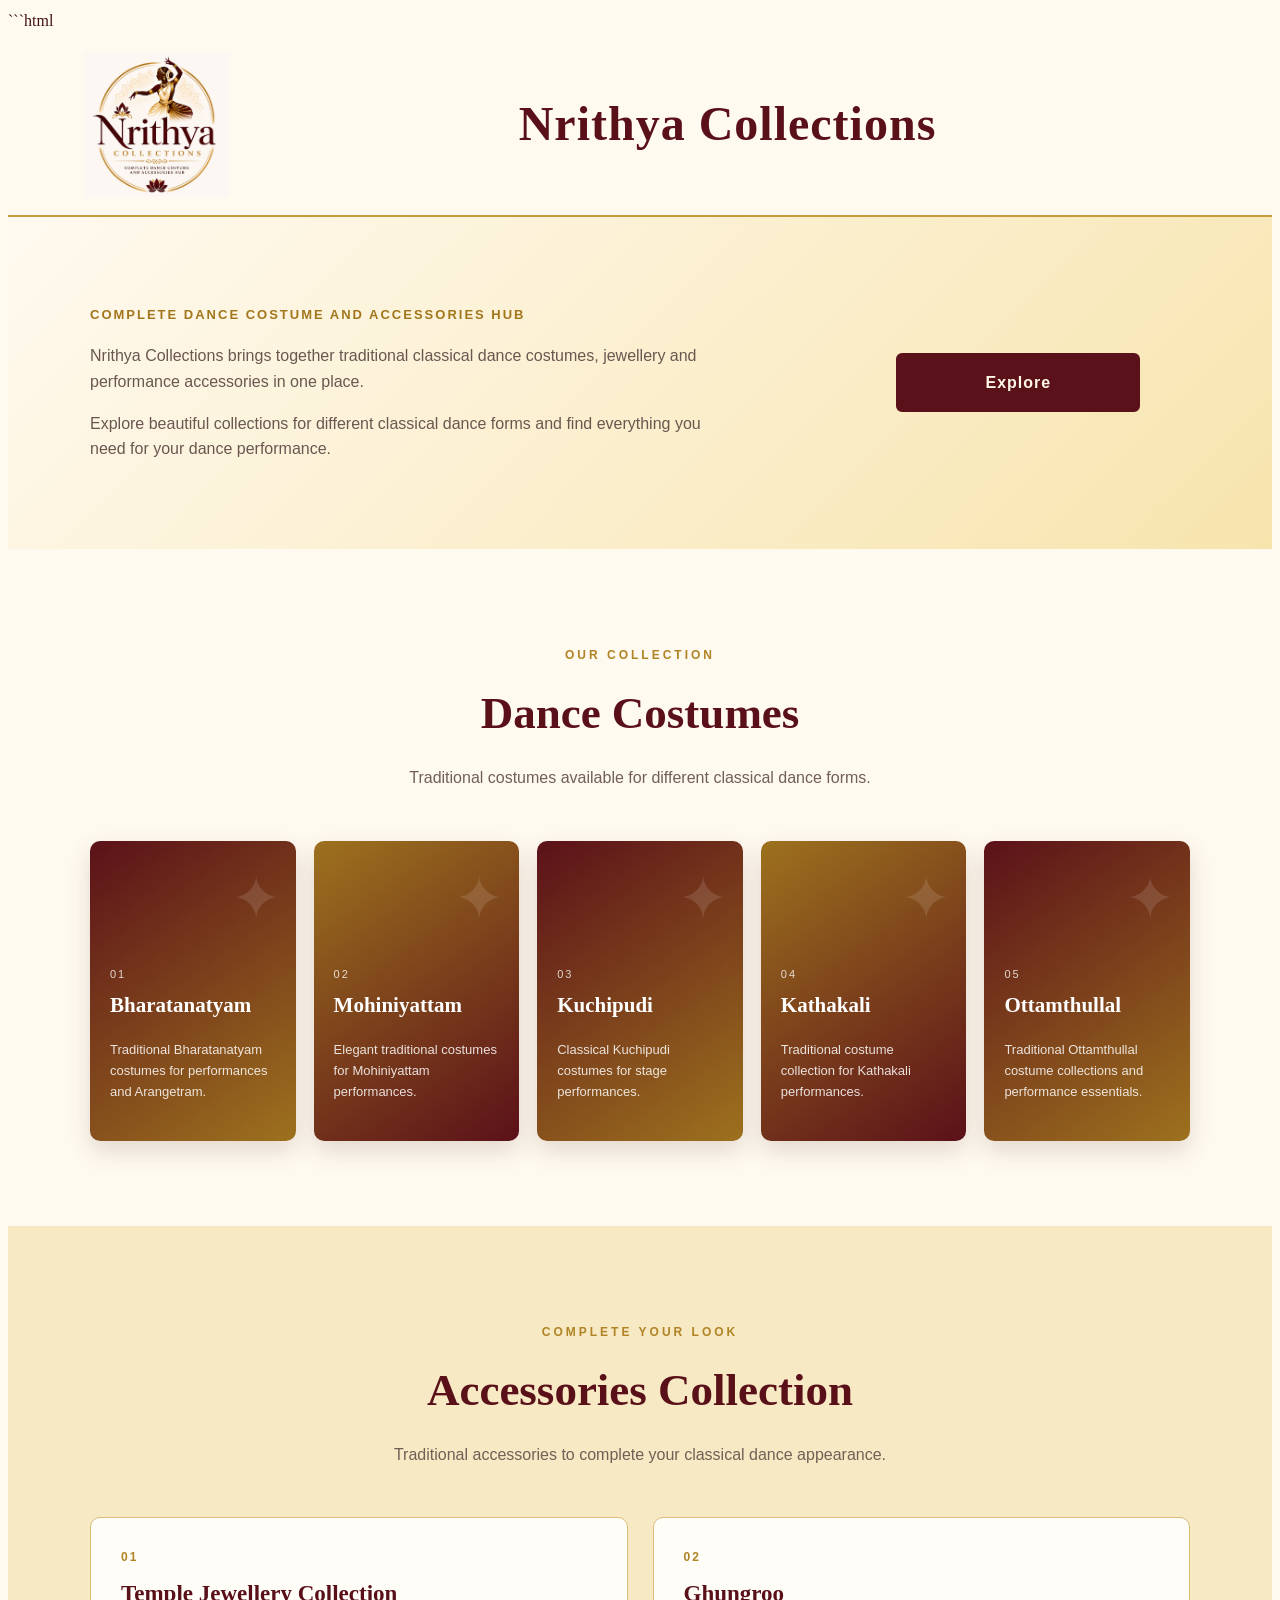
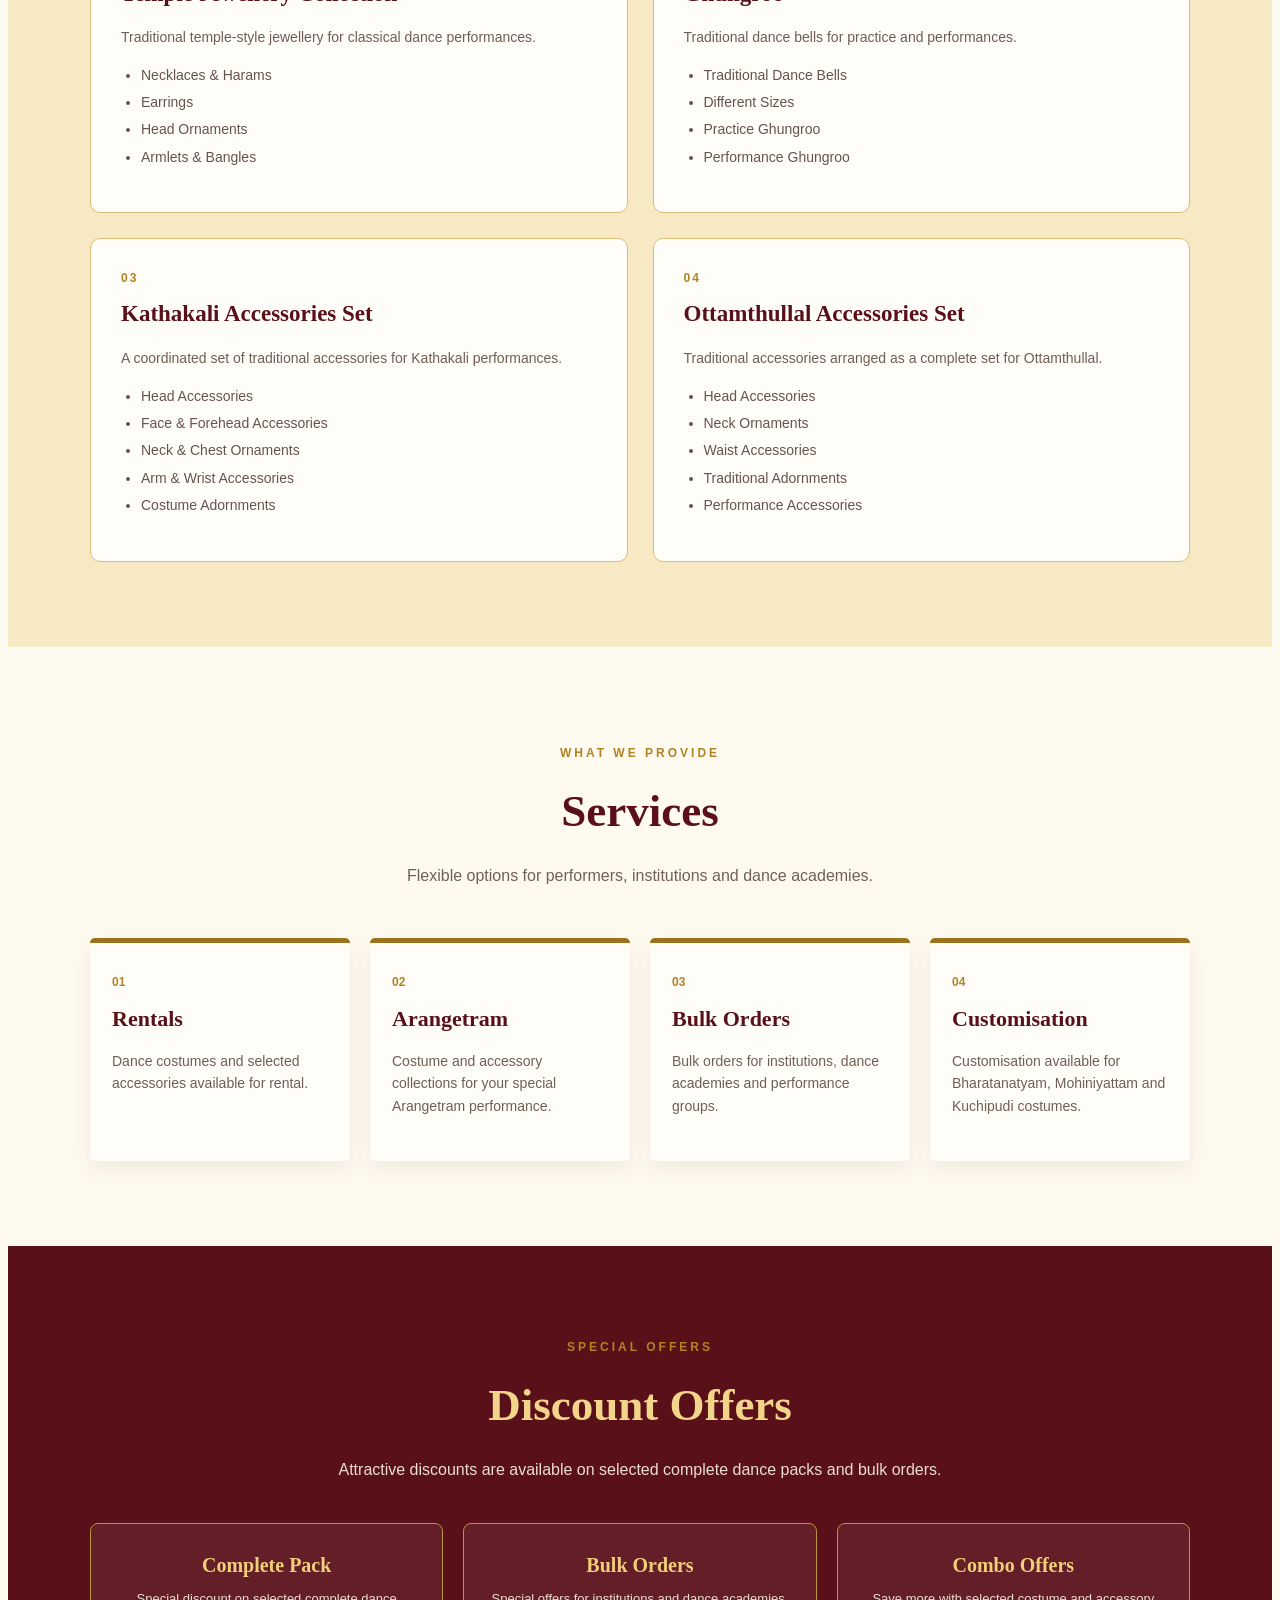
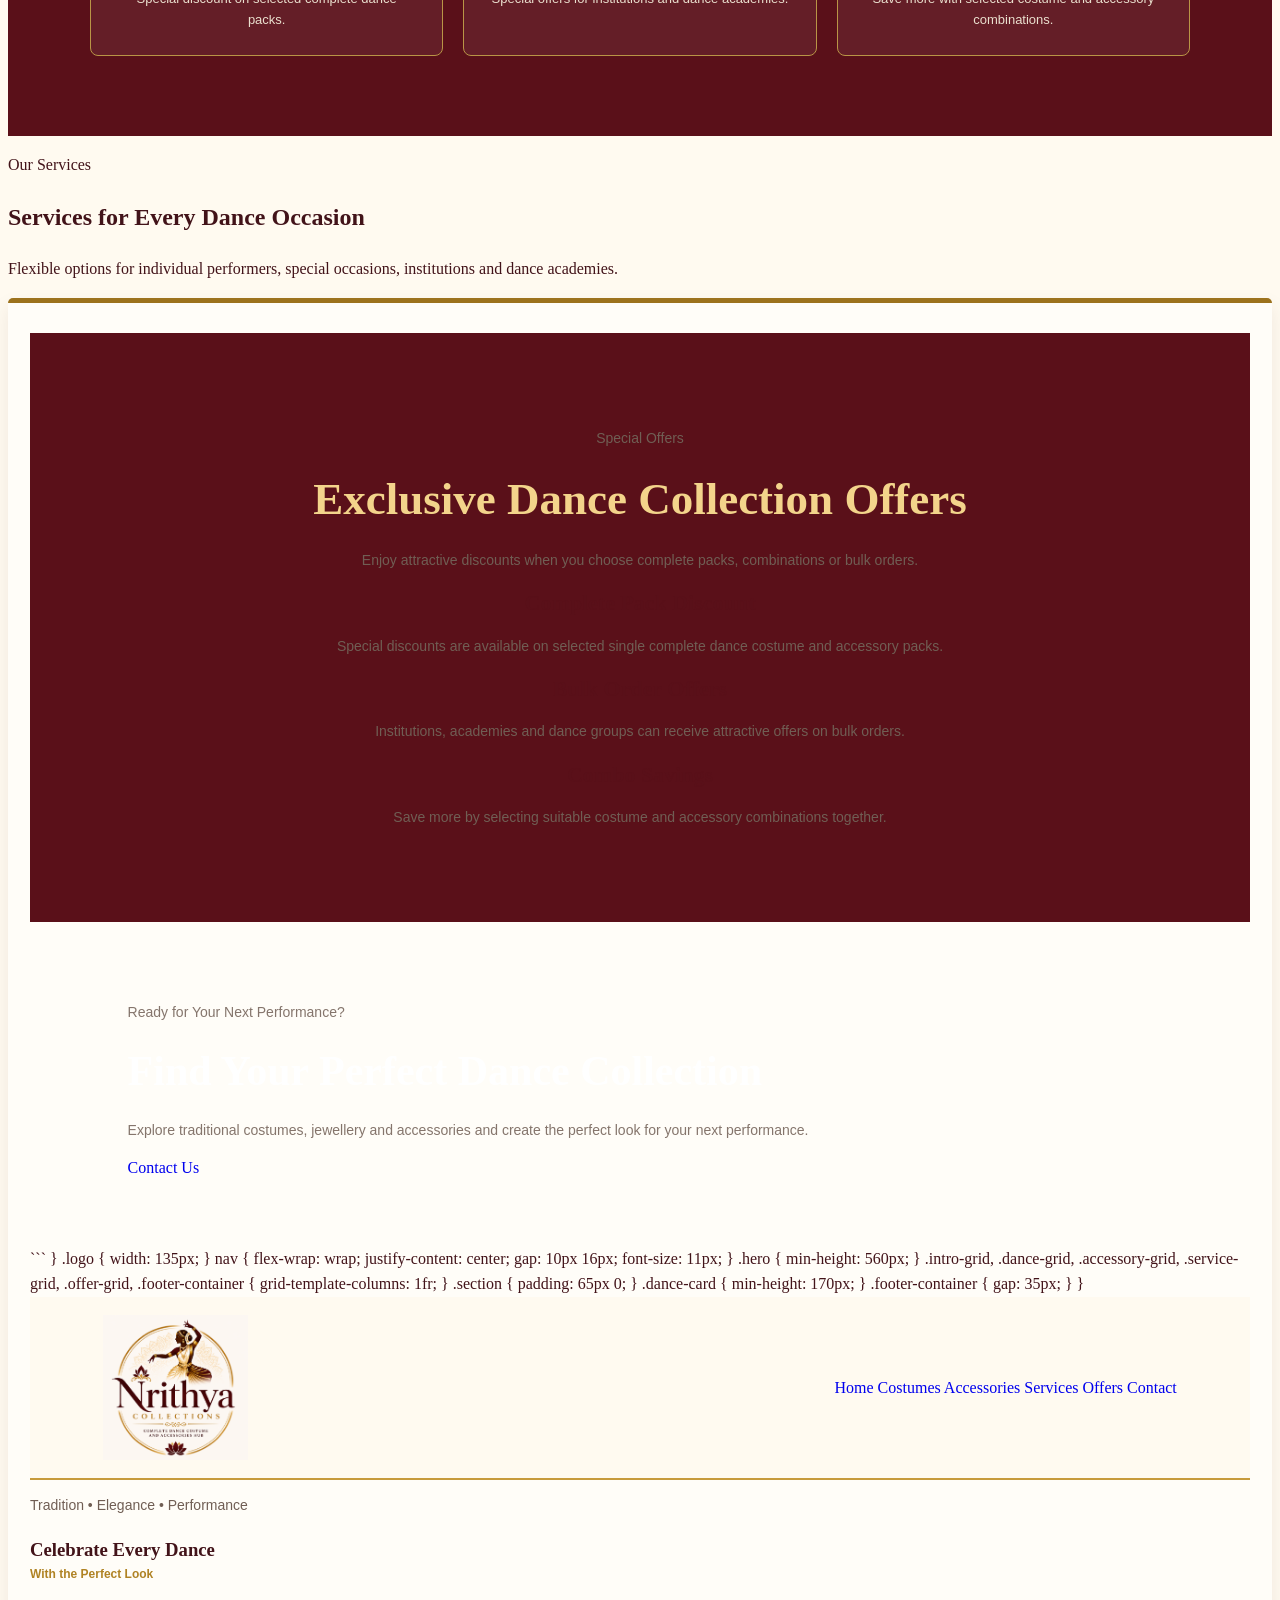
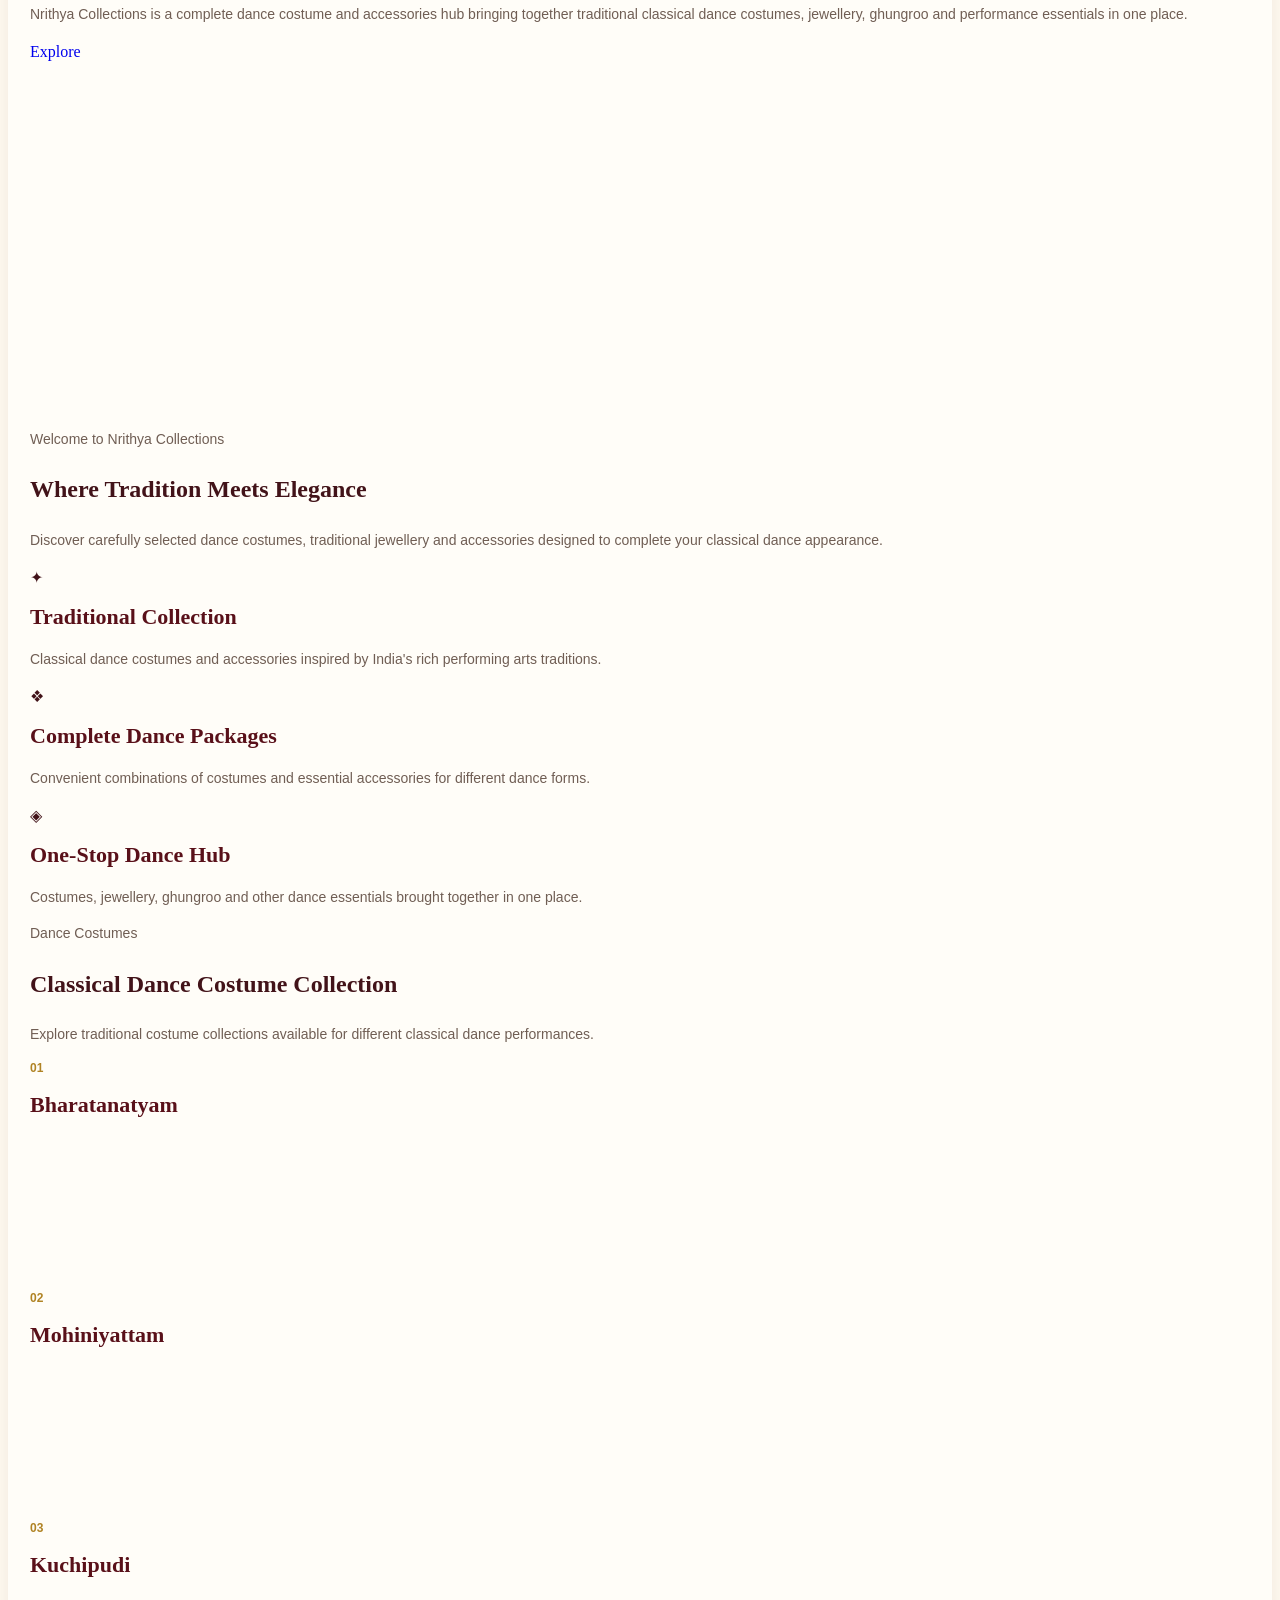
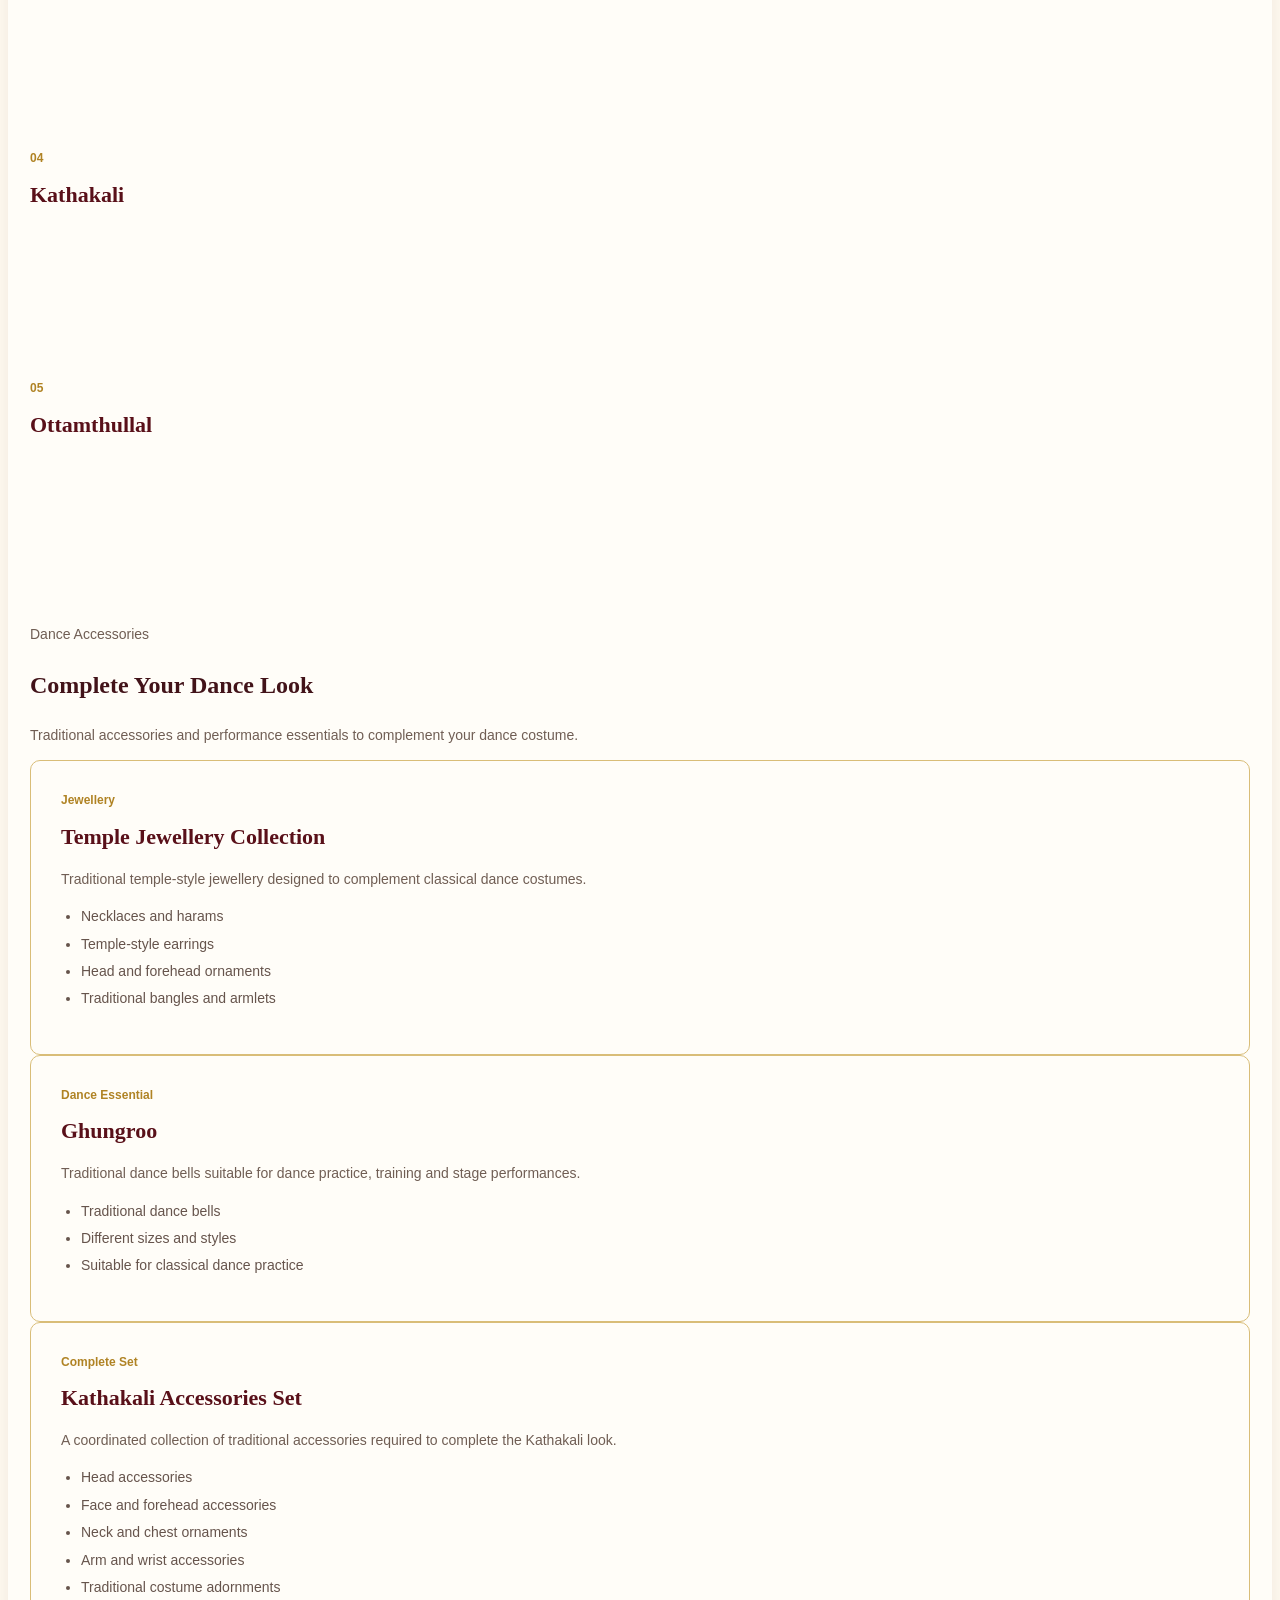
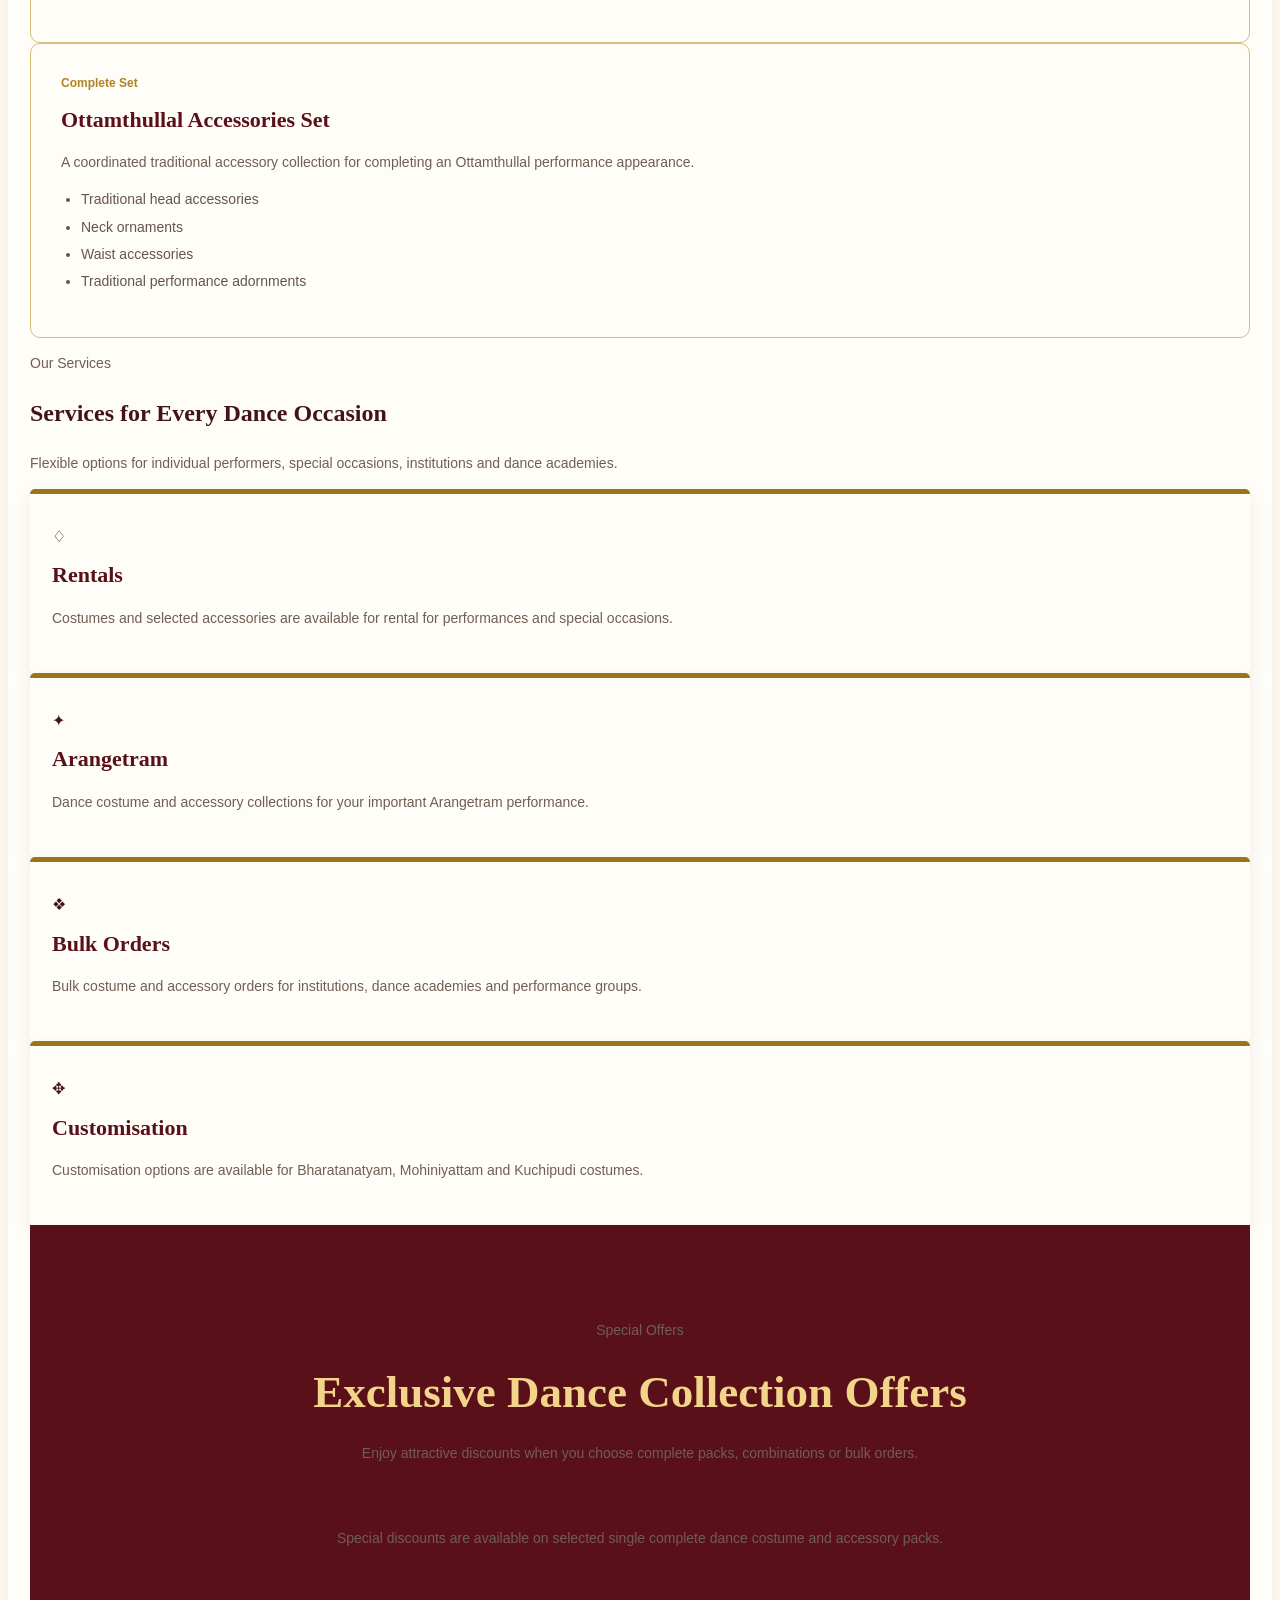
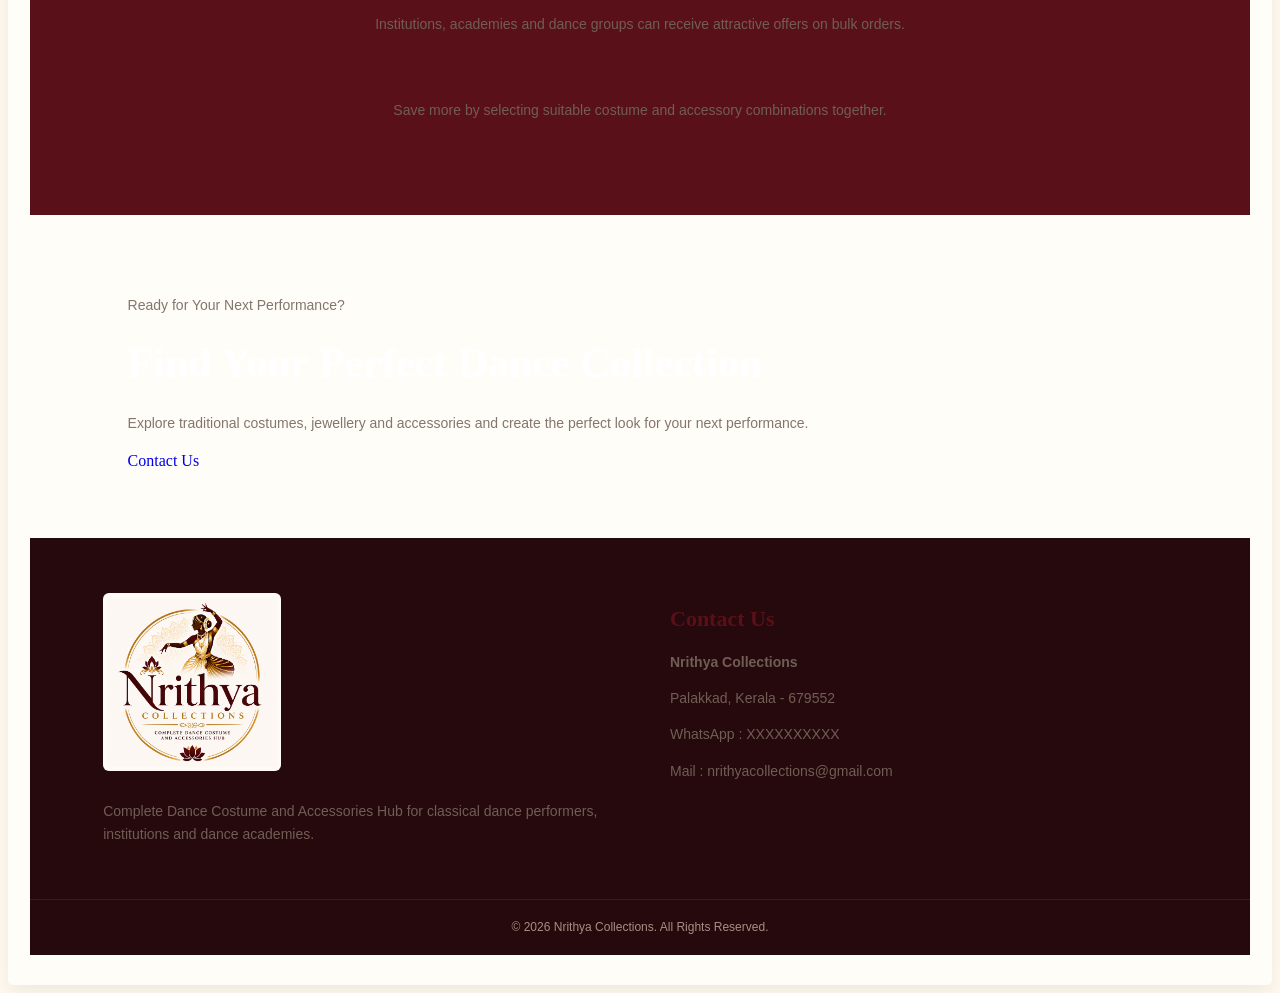
==== commit 390b192d: "Remove footer and service sections Removed footer and service sections from index.html." ====
--- a/index.html
+++ b/index.html
@@ -561,95 +561,6 @@
 
 
 
-<!-- ================= FOOTER ================= -->
-
-<footer id="contact">
-
-    <div class="footer-container">
-
-
-        <div class="footer-brand">
-
-            <img src="logo.png"
-                 alt="Nrithya Collections Logo">
-
-            <h3>
-                Nrithya Collections
-            </h3>
-
-            <p>
-                Complete Dance Costume and
-                Accessories Hub
-            </p>
-
-        </div>
-
-
-
-        <div class="footer-contact">
-
-            <h3>
-                Contact
-            </h3>
-
-            <p>
-                <strong>
-                    Nrithya Collections
-                </strong>
-            </p>
-
-            <p>
-                Palakkad, Kerala - 679552
-            </p>
-
-            <p>
-                WhatsApp : XXXXXXXXXX
-            </p>
-
-            <p>
-                Mail : nrithyacollections@gmail.com
-            </p>
-
-        </div>
-
-
-    </div>
-
-
-    <div class="copyright">
-
-        © 2026 Nrithya Collections.
-        All Rights Reserved.
-
-    </div>
-
-</footer>
-
-
-
-<script src="script.js"></script>
-
-</body>
-
-</html>
-```                 <li>
-                        Waist accessories
-                    </li>
-
-                    <li>
-                        Traditional performance adornments
-                    </li>
-
-                </ul>
-
-            </div>
-
-
-        </div>
-
-    </div>
-
-</section>
 
 
 
@@ -682,84 +593,7 @@
 
             <div class="service-card">
 
-                <div class="service-icon">
-                    ♢
-                </div>
-
-                <h3>
-                    Rentals
-                </h3>
-
-                <p>
-                    Costumes and selected accessories are available
-                    for rental for performances and special occasions.
-                </p>
-
-            </div>
-
-
-
-            <div class="service-card">
-
-                <div class="service-icon">
-                    ✦
-                </div>
-
-                <h3>
-                    Arangetram
-                </h3>
-
-                <p>
-                    Dance costume and accessory collections
-                    for your important Arangetram performance.
-                </p>
-
-            </div>
-
-
-
-            <div class="service-card">
-
-                <div class="service-icon">
-                    ❖
-                </div>
-
-                <h3>
-                    Bulk Orders
-                </h3>
-
-                <p>
-                    Bulk costume and accessory orders for
-                    institutions, dance academies and performance groups.
-                </p>
-
-            </div>
-
-
-
-            <div class="service-card">
-
-                <div class="service-icon">
-                    ✥
-                </div>
-
-                <h3>
-                    Customisation
-                </h3>
-
-                <p>
-                    Customisation options are available for
-                    Bharatanatyam, Mohiniyattam and Kuchipudi costumes.
-                </p>
-
-            </div>
-
-
-        </div>
-
-    </div>
-
-</section>
+        
 
 
 
@@ -873,71 +707,6 @@
 </main>
 
 
-
-<!-- ================= FOOTER ================= -->
-
-<footer id="contact">
-
-    <div class="container footer-container">
-
-
-        <div>
-
-            <img
-                src="logo.png"
-                alt="Nrithya Collections Logo"
-                class="footer-logo">
-
-            <p class="footer-description">
-
-                Complete Dance Costume and Accessories Hub
-                for classical dance performers, institutions
-                and dance academies.
-
-            </p>
-
-        </div>
-
-
-
-        <div>
-
-            <h3>
-                Contact Us
-            </h3>
-
-            <p>
-                <strong>
-                    Nrithya Collections
-                </strong>
-            </p>
-
-            <p>
-                Palakkad, Kerala - 679552
-            </p>
-
-            <p>
-                WhatsApp : XXXXXXXXXX
-            </p>
-
-            <p>
-                Mail : nrithyacollections@gmail.com
-            </p>
-
-        </div>
-
-
-    </div>
-
-
-    <div class="copyright">
-
-        © 2026 Nrithya Collections.
-        All Rights Reserved.
-
-    </div>
-
-</footer>
 
 
 <script src="script.js"></script>
@@ -1741,924 +1510,5 @@
 
 
 </body>
-</html>```html
-<!DOCTYPE html>
-<html lang="en">
-
-<head>
-    <meta charset="UTF-8">
-    <meta name="viewport" content="width=device-width, initial-scale=1.0">
-
-    <meta name="description"
-        content="Nrithya Collections - Complete Dance Costume and Accessories Hub in Palakkad, Kerala.">
-
-    <title>Nrithya Collections | Dance Costumes & Accessories</title>
-
-    <link rel="stylesheet" href="style.css">
-</head>
-
-<body>
-
-<!-- ================= HEADER ================= -->
-
-<header>
-
-    <div class="container header-container">
-
-        <a href="#home" class="logo-link">
-            <img src="logo.png"
-                 alt="Nrithya Collections Logo"
-                 class="logo">
-        </a>
-
-        <button class="menu-button" id="menuButton" aria-label="Open Menu">
-            ☰
-        </button>
-
-        <nav id="mainNav">
-
-            <a href="#home">Home</a>
-
-            <a href="#costumes">Costumes</a>
-
-            <a href="#accessories">Accessories</a>
-
-            <a href="#services">Services</a>
-
-            <a href="#offers">Offers</a>
-
-            <a href="#contact">Contact</a>
-
-        </nav>
-
-    </div>
-
-</header>
-
-
-<!-- ================= MAIN ================= -->
-
-<main>
-
-
-<!-- ================= HERO ================= -->
-
-<section class="hero" id="home">
-
-    <div class="hero-content">
-
-        <p class="eyebrow">
-            Tradition • Elegance • Performance
-        </p>
-
-        <h1>
-            Celebrate Every Dance
-            <br>
-            <span>With the Perfect Look</span>
-        </h1>
-
-        <p class="hero-description">
-
-            Nrithya Collections is a complete dance costume
-            and accessories hub bringing together traditional
-            classical dance costumes, jewellery, ghungroo
-            and performance essentials in one place.
-
-        </p>
-
-        <a href="#costumes" class="button">
-            Explore
-        </a>
-
-    </div>
-
-</section>
-
-
-
-<!-- ================= ABOUT ================= -->
-
-<section class="section">
-
-    <div class="container">
-
-        <div class="section-heading">
-
-            <p class="eyebrow">
-                Welcome to Nrithya Collections
-            </p>
-
-            <h2>
-                Where Tradition Meets Elegance
-            </h2>
-
-            <p>
-                Discover carefully selected dance costumes,
-                traditional jewellery and accessories designed
-                to complete your classical dance appearance.
-            </p>
-
-        </div>
-
-
-        <div class="intro-grid">
-
-            <div class="intro-card">
-
-                <div class="icon">
-                    ✦
-                </div>
-
-                <h3>
-                    Traditional Collection
-                </h3>
-
-                <p>
-                    Classical dance costumes and accessories
-                    inspired by India's rich performing arts traditions.
-                </p>
-
-            </div>
-
-
-            <div class="intro-card">
-
-                <div class="icon">
-                    ❖
-                </div>
-
-                <h3>
-                    Complete Dance Packages
-                </h3>
-
-                <p>
-                    Convenient combinations of costumes and
-                    essential accessories for different dance forms.
-                </p>
-
-            </div>
-
-
-            <div class="intro-card">
-
-                <div class="icon">
-                    ◈
-                </div>
-
-                <h3>
-                    One-Stop Dance Hub
-                </h3>
-
-                <p>
-                    Costumes, jewellery, ghungroo and other
-                    dance essentials brought together in one place.
-                </p>
-
-            </div>
-
-        </div>
-
-    </div>
-
-</section>
-
-
-
-<!-- ================= DANCE COSTUMES ================= -->
-
-<section class="section pale" id="costumes">
-
-    <div class="container">
-
-        <div class="section-heading">
-
-            <p class="eyebrow">
-                Dance Costumes
-            </p>
-
-            <h2>
-                Classical Dance Costume Collection
-            </h2>
-
-            <p>
-                Explore traditional costume collections available
-                for different classical dance performances.
-            </p>
-
-        </div>
-
-
-        <div class="dance-grid">
-
-
-            <div class="dance-card">
-
-                <div class="dance-content">
-
-                    <span class="dance-number">
-                        01
-                    </span>
-
-                    <h3>
-                        Bharatanatyam
-                    </h3>
-
-                </div>
-
-            </div>
-
-
-
-            <div class="dance-card">
-
-                <div class="dance-content">
-
-                    <span class="dance-number">
-                        02
-                    </span>
-
-                    <h3>
-                        Mohiniyattam
-                    </h3>
-
-                </div>
-
-            </div>
-
-
-
-            <div class="dance-card">
-
-                <div class="dance-content">
-
-                    <span class="dance-number">
-                        03
-                    </span>
-
-                    <h3>
-                        Kuchipudi
-                    </h3>
-
-                </div>
-
-            </div>
-
-
-
-            <div class="dance-card">
-
-                <div class="dance-content">
-
-                    <span class="dance-number">
-                        04
-                    </span>
-
-                    <h3>
-                        Kathakali
-                    </h3>
-
-                </div>
-
-            </div>
-
-
-
-            <div class="dance-card">
-
-                <div class="dance-content">
-
-                    <span class="dance-number">
-                        05
-                    </span>
-
-                    <h3>
-                        Ottamthullal
-                    </h3>
-
-                </div>
-
-            </div>
-
-
-        </div>
-
-    </div>
-
-</section>
-
-
-
-<!-- ================= ACCESSORIES ================= -->
-
-<section class="section" id="accessories">
-
-    <div class="container">
-
-        <div class="section-heading">
-
-            <p class="eyebrow">
-                Dance Accessories
-            </p>
-
-            <h2>
-                Complete Your Dance Look
-            </h2>
-
-            <p>
-                Traditional accessories and performance essentials
-                to complement your dance costume.
-            </p>
-
-        </div>
-
-
-        <div class="accessory-grid">
-
-
-            <!-- TEMPLE JEWELLERY -->
-
-            <div class="accessory-card">
-
-                <span class="accessory-tag">
-                    Jewellery
-                </span>
-
-                <h3>
-                    Temple Jewellery Collection
-                </h3>
-
-                <p>
-                    Traditional temple-style jewellery designed
-                    to complement classical dance costumes.
-                </p>
-
-                <ul class="accessory-list">
-
-                    <li>
-                        Necklaces and harams
-                    </li>
-
-                    <li>
-                        Temple-style earrings
-                    </li>
-
-                    <li>
-                        Head and forehead ornaments
-                    </li>
-
-                    <li>
-                        Traditional bangles and armlets
-                    </li>
-
-                </ul>
-
-            </div>
-
-
-
-            <!-- GHUNGROO -->
-
-            <div class="accessory-card">
-
-                <span class="accessory-tag">
-                    Dance Essential
-                </span>
-
-                <h3>
-                    Ghungroo
-                </h3>
-
-                <p>
-                    Traditional dance bells suitable for dance
-                    practice, training and stage performances.
-                </p>
-
-                <ul class="accessory-list">
-
-                    <li>
-                        Traditional dance bells
-                    </li>
-
-                    <li>
-                        Different sizes and styles
-                    </li>
-
-                    <li>
-                        Suitable for classical dance practice
-                    </li>
-
-                </ul>
-
-            </div>
-
-
-
-            <!-- KATHAKALI -->
-
-            <div class="accessory-card">
-
-                <span class="accessory-tag">
-                    Complete Set
-                </span>
-
-                <h3>
-                    Kathakali Accessories Set
-                </h3>
-
-                <p>
-                    A coordinated collection of traditional
-                    accessories required to complete the Kathakali look.
-                </p>
-
-                <ul class="accessory-list">
-
-                    <li>
-                        Head accessories
-                    </li>
-
-                    <li>
-                        Face and forehead accessories
-                    </li>
-
-                    <li>
-                        Neck and chest ornaments
-                    </li>
-
-                    <li>
-                        Arm and wrist accessories
-                    </li>
-
-                    <li>
-                        Traditional costume adornments
-                    </li>
-
-                </ul>
-
-            </div>
-
-
-
-            <!-- OTTAMTHULLAL -->
-
-            <div class="accessory-card">
-
-                <span class="accessory-tag">
-                    Complete Set
-                </span>
-
-                <h3>
-                    Ottamthullal Accessories Set
-                </h3>
-
-                <p>
-                    A coordinated traditional accessory collection
-                    for completing an Ottamthullal performance appearance.
-                </p>
-
-                <ul class="accessory-list">
-
-                    <li>
-                        Traditional head accessories
-                    </li>
-
-                    <li>
-                        Neck ornaments
-                    </li>
-
-                    <li>
-                        Waist accessories
-                    </li>
-
-                    <li>
-                        Traditional performance adornments
-                    </li>
-
-                </ul>
-
-            </div>
-
-
-        </div>
-
-    </div>
-
-</section>
-
-
-
-<!-- ================= SERVICES ================= -->
-
-<section class="section pale" id="services">
-
-    <div class="container">
-
-        <div class="section-heading">
-
-            <p class="eyebrow">
-                Our Services
-            </p>
-
-            <h2>
-                Services for Every Dance Occasion
-            </h2>
-
-            <p>
-                Flexible options for individual performers,
-                special occasions, institutions and dance academies.
-            </p>
-
-        </div>
-
-
-        <div class="service-grid">
-
-
-            <div class="service-card">
-
-                <div class="service-icon">
-                    ♢
-                </div>
-
-                <h3>
-                    Rentals
-                </h3>
-
-                <p>
-                    Costumes and selected accessories are available
-                    for rental for performances and special occasions.
-                </p>
-
-            </div>
-
-
-
-            <div class="service-card">
-
-                <div class="service-icon">
-                    ✦
-                </div>
-
-                <h3>
-                    Arangetram
-                </h3>
-
-                <p>
-                    Dance costume and accessory collections
-                    for your important Arangetram performance.
-                </p>
-
-            </div>
-
-
-
-            <div class="service-card">
-
-                <div class="service-icon">
-                    ❖
-                </div>
-
-                <h3>
-                    Bulk Orders
-                </h3>
-
-                <p>
-                    Bulk costume and accessory orders for
-                    institutions, dance academies and performance groups.
-                </p>
-
-            </div>
-
-
-
-            <div class="service-card">
-
-                <div class="service-icon">
-                    ✥
-                </div>
-
-                <h3>
-                    Customisation
-                </h3>
-
-                <p>
-                    Customisation options are available for
-                    Bharatanatyam, Mohiniyattam and Kuchipudi costumes.
-                </p>
-
-            </div>
-
-
-        </div>
-
-    </div>
-
-</section>
-
-
-
-<!-- ================= OFFERS ================= -->
-
-<section class="offers" id="offers">
-
-    <div class="container">
-
-        <div class="section-heading">
-
-            <p class="eyebrow">
-                Special Offers
-            </p>
-
-            <h2>
-                Exclusive Dance Collection Offers
-            </h2>
-
-            <p>
-                Enjoy attractive discounts when you choose
-                complete packs, combinations or bulk orders.
-            </p>
-
-        </div>
-
-
-        <div class="offer-grid">
-
-
-            <div class="offer-card">
-
-                <h3>
-                    Complete Pack Discount
-                </h3>
-
-                <p>
-                    Special discounts are available on selected
-                    single complete dance costume and accessory packs.
-                </p>
-
-            </div>
-
-
-
-            <div class="offer-card">
-
-                <h3>
-                    Bulk Order Offers
-                </h3>
-
-                <p>
-                    Institutions, academies and dance groups
-                    can receive attractive offers on bulk orders.
-                </p>
-
-            </div>
-
-
-
-            <div class="offer-card">
-
-                <h3>
-                    Combo Savings
-                </h3>
-
-                <p>
-                    Save more by selecting suitable costume
-                    and accessory combinations together.
-                </p>
-
-            </div>
-
-
-        </div>
-
-    </div>
-
-</section>
-
-
-
-<!-- ================= CTA ================= -->
-
-<section class="cta">
-
-    <div class="container">
-
-        <p class="eyebrow">
-            Ready for Your Next Performance?
-        </p>
-
-        <h2>
-            Find Your Perfect Dance Collection
-        </h2>
-
-        <p>
-            Explore traditional costumes, jewellery and accessories
-            and create the perfect look for your next performance.
-        </p>
-
-        <a href="#contact" class="button">
-            Contact Us
-        </a>
-
-    </div>
-
-</section>
-
-
-</main>
-
-
-
-<!-- ================= FOOTER ================= -->
-
-<footer id="contact">
-
-    <div class="container footer-container">
-
-
-        <div>
-
-            <img
-                src="logo.png"
-                alt="Nrithya Collections Logo"
-                class="footer-logo">
-
-            <p class="footer-description">
-
-                Complete Dance Costume and Accessories Hub
-                for classical dance performers, institutions
-                and dance academies.
-
-            </p>
-
-        </div>
-
-
-
-        <div>
-
-            <h3>
-                Contact Us
-            </h3>
-
-            <p>
-                <strong>
-                    Nrithya Collections
-                </strong>
-            </p>
-
-            <p>
-                Palakkad, Kerala - 679552
-            </p>
-
-            <p>
-                WhatsApp : XXXXXXXXXX
-            </p>
-
-            <p>
-                Mail : nrithyacollections@gmail.com
-            </p>
-
-        </div>
-
-
-    </div>
-
-
-    <div class="copyright">
-
-        © 2026 Nrithya Collections.
-        All Rights Reserved.
-
-    </div>
-
-</footer>
-
-
-<script src="script.js"></script>
-
-</body>
 </html>
-```hair pieces, and ghungroo available under one roof.</p>
-                    </div>
-
-                </div>
-            </div>
-        </section>
-
-        <!-- ================= TESTIMONIALS ================= -->
-        <section class="section testimonials-section" id="testimonials">
-            <div class="section-heading">
-                <span class="eyebrow">HAPPY ARTISTS</span>
-                <h2>Trusted by Dancers & Teachers</h2>
-                <p>Hear what classical dance gurus and students have to say about our collections.</p>
-            </div>
-
-            <div class="testimonial-grid">
-                <div class="testimonial-card">
-                    <p class="feedback">"The Bharatanatyam costume fit my student perfectly for her Arangetram! The quality of the silk and pleats stood out on stage."</p>
-                    <h4 class="client-name">— Dr. Ananya Warrier</h4>
-                    <span class="client-role">Classical Dance Instructor, Palakkad</span>
-                </div>
-                <div class="testimonial-card">
-                    <p class="feedback">"Renting costumes for our annual school dance festival was so seamless. Great customer service and authentic temple jewelry sets."</p>
-                    <h4 class="client-name">— Rajesh Menon</h4>
-                    <span class="client-role">Cultural Event Coordinator</span>
-                </div>
-            </div>
-        </section>
-
-        <!-- ================= FAQ SECTION ================= -->
-        <section class="section faq-section" id="faq">
-            <div class="section-heading">
-                <span class="eyebrow">GOT QUESTIONS?</span>
-                <h2>Frequently Asked Questions</h2>
-            </div>
-
-            <div class="faq-container">
-                <div class="faq-item">
-                    <button class="faq-question">Do you provide custom stitching for dance costumes? <span class="arrow">⌄</span></button>
-                    <div class="faq-answer">
-                        <p>Yes! We offer customized stitching based on individual measurements for Bharatanatyam, Kuchipudi, Mohiniyattam, and other styles.</p>
-                    </div>
-                </div>
-                <div class="faq-item">
-                    <button class="faq-question">Are rental options available for outfits and jewelry? <span class="arrow">⌄</span></button>
-                    <div class="faq-answer">
-                        <p>Yes, we provide rental services for select high-end costumes, full sets of temple jewelry, and stage props for recitals.</p>
-                    </div>
-                </div>
-                <div class="faq-item">
-                    <button class="faq-question">Where are you located for direct store visits? <span class="arrow">⌄</span></button>
-                    <div class="faq-answer">
-                        <p>We are based in Palakkad, Kerala (Pin: 679552). You can contact us via phone or email to schedule a visit.</p>
-                    </div>
-                </div>
-            </div>
-        </section>
-
-        <!-- ================= CTA ================= -->
-        <section class="cta">
-            <div class="container cta-container">
-                <div>
-                    <span class="eyebrow">READY FOR YOUR NEXT PERFORMANCE?</span>
-                    <h2>Find Your Perfect Dance Collection</h2>
-                    <p>Discover traditional elegance for every stage and every occasion.</p>
-                </div>
-                <a href="#contact" class="btn light-btn">Contact Us Today</a>
-            </div>
-        </section>
-
-    </main>
-
-    <!-- ================= FOOTER ================= -->
-    <footer class="footer" id="contact">
-        <div class="footer-main container">
-
-            <div class="footer-brand">
-                <p>
-                    Your complete destination for classical dance costumes, 
-                    temple jewellery, and stage performance accessories.
-                </p>
-            </div>
-
-            <div class="footer-column">
-                <h3>Quick Links</h3>
-                <ul class="footer-links">
-                    <li><a href="#home">Home</a></li>
-                    <li><a href="#dances">Dance Forms</a></li>
-                    <li><a href="#jewellery">Jewellery</a></li>
-                    <li><a href="#accessories">Accessories</a></li>
-                    <li><a href="#faq">FAQ</a></li>
-                </ul>
-            </div>
-
-            <div class="footer-column">
-                <h3>Contact Us</h3>
-                <p><strong>Nrithya Collections</strong></p>
-                <p>Palakkad, Kerala - 679552</p>
-                <p>Phone: +91 XXXXXXXXXX</p>
-                <p>Email: nrithyacollections@gmail.com</p>
-            </div>
-
-        </div>
-
-        <div class="copyright">
-            © 2026 Nrithya Collections. All Rights Reserved.
-        </div>
-    </footer>
-
-    <!-- ================= MODAL POPUP ================= -->
-    <div class="modal-overlay" id="danceModal">
-        <div class="modal-content">
-            <button class="close-modal" id="closeModal">&times;</button>
-            <span class="badge-pill" id="modalCategory">Dance Form</span>
-            <h2 id="modalTitle">Dance Title</h2>
-            <p id="modalDesc">Detailed description of the costume style, pleats, zari quality, and accessory matching will appear here.</p>
-            <div class="modal-actions">
-                <a href="#contact" class="btn primary-btn" id="modalInquireBtn">Book / Enquire Now</a>
-            </div>
-        </div>
-    </div>
-
-    <script src="script.js"></script>
-</body>
-</html>
+                                                
--- a/style.css
+++ b/style.css
@@ -13,366 +13,275 @@
 
 body {
     font-family: Georgia, "Times New Roman", serif;
+
     background: #fffaf0;
-    color: #3d211d;
+
+    color: #421319;
+
     line-height: 1.6;
 }
 
 a {
     text-decoration: none;
-    color: inherit;
-}
-
-.container {
-    width: 90%;
+}
+
+
+/* ================= HEADER ================= */
+
+header {
+
+    background: #fffaf0;
+
+    border-bottom: 2px solid #c79a3b;
+
+    padding: 18px 6%;
+
+}
+
+.header-container {
+
     max-width: 1200px;
+
     margin: auto;
-}
-
-
-/* ================= HEADER ================= */
-
-header {
-    position: sticky;
-    top: 0;
-    z-index: 1000;
-
-    background: rgba(255, 250, 240, 0.97);
-
-    border-bottom: 1px solid #d8b56a;
-
-    box-shadow: 0 3px 15px rgba(60, 20, 15, 0.12);
-
-    backdrop-filter: blur(8px);
-}
-
-.header-container {
-    min-height: 90px;
 
     display: flex;
+
     align-items: center;
+
     justify-content: space-between;
 
-    gap: 25px;
+    gap: 30px;
+
 }
 
 .logo {
-    width: 155px;
+
+    width: 145px;
+
+    height: auto;
+
     display: block;
-}
-
-nav {
-    display: flex;
-    gap: 25px;
-
-    font-family: Arial, sans-serif;
-    font-size: 13px;
-    font-weight: bold;
-}
-
-nav a {
-    color: #4d1018;
-    padding: 8px 0;
-
-    position: relative;
-}
-
-nav a::after {
-    content: "";
-
-    position: absolute;
-    left: 0;
-    bottom: 0;
-
-    width: 0;
-    height: 2px;
-
-    background: #b88622;
-
-    transition: 0.3s;
-}
-
-nav a:hover {
-    color: #b88622;
-}
-
-nav a:hover::after {
-    width: 100%;
-}
-
-
-/* ================= MOBILE MENU BUTTON ================= */
-
-.menu-button {
-    display: none;
-
-    background: #59121a;
-    color: white;
-
-    border: none;
-
-    padding: 8px 12px;
-
-    border-radius: 5px;
-
-    font-size: 20px;
-
-    cursor: pointer;
-}
-
-
-/* ================= HERO ================= */
-
-.hero {
-    min-height: 650px;
-
-    display: flex;
-    align-items: center;
-    justify-content: center;
+
+}
+
+.header-container h1 {
+
+    flex: 1;
 
     text-align: center;
 
-    padding: 70px 20px;
+    color: #5a1019;
+
+    font-size: clamp(28px, 4vw, 48px);
+
+    letter-spacing: 1px;
+
+}
+
+
+/* ================= INTRO ================= */
+
+.intro {
 
     background:
-        radial-gradient(
-            circle at center,
-            rgba(190, 145, 45, 0.20),
-            transparent 35%
-        ),
         linear-gradient(
             135deg,
-            #fffdf7,
-            #f8e8bd,
-            #fffaf0
+            #fffaf0,
+            #f7e4ad
         );
 
+    padding: 75px 6%;
+
+}
+
+.intro-container {
+
+    max-width: 1100px;
+
+    margin: auto;
+
+    display: grid;
+
+    grid-template-columns: 2fr 1fr;
+
+    align-items: center;
+
+    gap: 70px;
+
+}
+
+.description {
+
+    max-width: 650px;
+
+}
+
+.small-heading {
+
+    color: #a2761c;
+
+    font-family: Arial, sans-serif;
+
+    font-size: 13px;
+
+    font-weight: bold;
+
+    letter-spacing: 2px;
+
+    margin-bottom: 18px;
+
+}
+
+.description p:not(.small-heading) {
+
+    font-family: Arial, sans-serif;
+
+    color: #6a5750;
+
+    font-size: 16px;
+
+    margin-bottom: 12px;
+
+}
+
+
+/* ================= EXPLORE ================= */
+
+.explore-area {
+
+    display: flex;
+
+    justify-content: center;
+
+    align-items: center;
+
+}
+
+.explore-button {
+
+    display: inline-block;
+
+    min-width: 170px;
+
+    padding: 15px 35px;
+
+    text-align: center;
+
+    background: #5b1119;
+
+    color: #fff8e8;
+
+    border: 2px solid #5b1119;
+
+    border-radius: 6px;
+
+    font-family: Arial, sans-serif;
+
+    font-weight: bold;
+
+    letter-spacing: 1px;
+
+    transition: 0.3s;
+
+}
+
+.explore-button:hover {
+
+    background: #b48626;
+
+    border-color: #b48626;
+
+    transform: translateY(-3px);
+
+}
+
+
+/* ================= SECTIONS ================= */
+
+.content-section {
+
+    padding: 85px 6%;
+
+}
+
+.section-title {
+
+    max-width: 750px;
+
+    margin: 0 auto 50px;
+
+    text-align: center;
+
+}
+
+.section-label {
+
+    color: #b08324;
+
+    font-family: Arial, sans-serif;
+
+    font-size: 12px;
+
+    font-weight: bold;
+
+    letter-spacing: 3px;
+
+    text-transform: uppercase;
+
+}
+
+.section-title h2 {
+
+    color: #591019;
+
+    font-size: clamp(30px, 4vw, 45px);
+
+    margin: 5px 0 10px;
+
+}
+
+.section-title p:last-child {
+
+    color: #725f56;
+
+    font-family: Arial, sans-serif;
+
+}
+
+
+/* ================= DANCE COSTUMES ================= */
+
+.costume-container {
+
+    max-width: 1100px;
+
+    margin: auto;
+
+    display: grid;
+
+    grid-template-columns: repeat(5, 1fr);
+
+    gap: 18px;
+
+}
+
+.costume-card {
+
+    min-height: 250px;
+
+    padding: 25px 20px;
+
+    display: flex;
+
+    flex-direction: column;
+
+    justify-content: flex-end;
+
     position: relative;
+
     overflow: hidden;
-}
-
-.hero::before {
-    content: "✦";
-
-    position: absolute;
-    top: 60px;
-    left: 8%;
-
-    font-size: 90px;
-
-    color: rgba(150, 100, 20, 0.12);
-}
-
-.hero::after {
-    content: "✦";
-
-    position: absolute;
-    bottom: 50px;
-    right: 8%;
-
-    font-size: 90px;
-
-    color: rgba(150, 100, 20, 0.12);
-}
-
-.hero-content {
-    max-width: 850px;
-
-    position: relative;
-    z-index: 2;
-}
-
-.eyebrow {
-    color: #b88622;
-
-    font-family: Arial, sans-serif;
-
-    font-size: 12px;
-    font-weight: bold;
-
-    letter-spacing: 3px;
-
-    text-transform: uppercase;
-}
-
-.hero h1 {
-    color: #4d1018;
-
-    font-size: clamp(42px, 7vw, 76px);
-
-    line-height: 1.05;
-
-    margin: 18px 0;
-}
-
-.hero h1 span {
-    color: #b88622;
-}
-
-.hero-description {
-    max-width: 700px;
-
-    margin: 0 auto 30px;
-
-    color: #69564d;
-
-    font-family: Arial, sans-serif;
-
-    font-size: 16px;
-}
-
-.button {
-    display: inline-block;
-
-    padding: 13px 32px;
-
-    border-radius: 30px;
-
-    background: #59121a;
-
-    color: white;
-
-    font-family: Arial, sans-serif;
-
-    font-weight: bold;
-
-    border: 1px solid #59121a;
-
-    transition: 0.3s;
-}
-
-.button:hover {
-    background: #b88622;
-
-    border-color: #b88622;
-
-    transform: translateY(-3px);
-
-    box-shadow: 0 8px 20px rgba(75, 15, 22, 0.2);
-}
-
-
-/* ================= COMMON SECTION ================= */
-
-.section {
-    padding: 85px 0;
-}
-
-.section.pale {
-    background: #fff3cd;
-}
-
-.section-heading {
-    max-width: 720px;
-
-    margin: 0 auto 50px;
-
-    text-align: center;
-}
-
-.section-heading h2 {
-    color: #541018;
-
-    font-size: clamp(30px, 4vw, 46px);
-
-    margin: 8px 0 12px;
-}
-
-.section-heading p:last-child {
-    color: #756258;
-
-    font-family: Arial, sans-serif;
-}
-
-
-/* ================= INTRO ================= */
-
-.intro-grid {
-    display: grid;
-
-    grid-template-columns: repeat(3, 1fr);
-
-    gap: 22px;
-}
-
-.intro-card {
-    background: #fffdf8;
-
-    border: 1px solid #e4cd91;
-
-    border-radius: 15px;
-
-    padding: 32px 25px;
-
-    text-align: center;
-
-    box-shadow: 0 8px 25px rgba(70, 25, 15, 0.07);
-
-    transition: 0.3s;
-}
-
-.intro-card:hover {
-    transform: translateY(-6px);
-}
-
-.icon {
-    width: 65px;
-    height: 65px;
-
-    margin: auto auto 18px;
-
-    border-radius: 50%;
-
-    display: grid;
-    place-items: center;
-
-    background: #fff0c4;
-
-    color: #59121a;
-
-    font-size: 28px;
-}
-
-.intro-card h3 {
-    color: #59121a;
-
-    font-size: 22px;
-
-    margin-bottom: 8px;
-}
-
-.intro-card p {
-    color: #756258;
-
-    font-family: Arial, sans-serif;
-
-    font-size: 14px;
-}
-
-
-/* ================= DANCE COSTUMES ================= */
-
-.dance-grid {
-    display: grid;
-
-    grid-template-columns: repeat(5, 1fr);
-
-    gap: 17px;
-}
-
-.dance-card {
-    min-height: 200px;
-
-    padding: 25px 18px;
-
-    display: flex;
-    align-items: flex-end;
-
-    position: relative;
-
-    overflow: hidden;
-
-    border-radius: 15px;
+
+    border-radius: 10px;
 
     color: white;
 
@@ -380,379 +289,564 @@
         linear-gradient(
             145deg,
             #5b1119,
-            #b37a18
+            #9d711e
         );
 
-    box-shadow: 0 9px 22px rgba(70, 25, 15, 0.15);
+    box-shadow:
+        0 10px 25px
+        rgba(70, 25, 15, 0.15);
 
     transition: 0.3s;
-}
-
-.dance-card:nth-child(even) {
+
+}
+
+.costume-card:nth-child(even) {
+
     background:
         linear-gradient(
             145deg,
-            #a36c13,
-            #5a1119
+            #9d711e,
+            #5b1119
         );
-}
-
-.dance-card:hover {
+
+}
+
+.costume-card:hover {
+
     transform: translateY(-7px);
-}
-
-.dance-card::before {
+
+}
+
+.costume-card::before {
+
     content: "✦";
 
     position: absolute;
 
-    top: 8px;
-    right: 12px;
-
-    font-size: 65px;
-
-    color: rgba(255, 255, 255, 0.15);
-}
-
-.dance-content {
-    position: relative;
-    z-index: 2;
-}
-
-.dance-number {
+    top: 10px;
+
+    right: 15px;
+
+    font-size: 60px;
+
+    color: rgba(255,255,255,0.12);
+
+}
+
+.costume-card span {
+
     font-family: Arial, sans-serif;
 
     font-size: 11px;
 
     letter-spacing: 2px;
 
-    opacity: 0.75;
-}
-
-.dance-card h3 {
+    opacity: 0.8;
+
+}
+
+.costume-card h3 {
+
     font-size: 21px;
 
-    margin-top: 5px;
+    margin: 5px 0;
+
+}
+
+.costume-card p {
+
+    font-family: Arial, sans-serif;
+
+    font-size: 13px;
+
+    opacity: 0.85;
+
 }
 
 
 /* ================= ACCESSORIES ================= */
 
-.accessory-grid {
+.accessories-section {
+
+    background: #f7e9c4;
+
+}
+
+.accessory-container {
+
+    max-width: 1100px;
+
+    margin: auto;
+
     display: grid;
 
     grid-template-columns: repeat(2, 1fr);
 
     gap: 25px;
+
 }
 
 .accessory-card {
+
     background: #fffdf8;
 
-    border: 1px solid #e3cc91;
-
-    border-radius: 16px;
-
-    padding: 32px;
-
-    box-shadow: 0 8px 25px rgba(70, 25, 15, 0.07);
+    border: 1px solid #d9bd78;
+
+    border-radius: 10px;
+
+    padding: 30px;
 
     transition: 0.3s;
+
 }
 
 .accessory-card:hover {
+
     transform: translateY(-5px);
+
+    box-shadow:
+        0 10px 25px
+        rgba(70, 25, 15, 0.10);
+
+}
+
+.card-number {
+
+    color: #b08324;
+
+    font-family: Arial, sans-serif;
+
+    font-size: 12px;
+
+    font-weight: bold;
+
+    letter-spacing: 2px;
+
 }
 
 .accessory-card h3 {
-    color: #59121a;
-
-    font-size: 24px;
+
+    color: #591019;
+
+    font-size: 23px;
+
+    margin: 8px 0;
+
+}
+
+.accessory-card p {
+
+    color: #705e54;
+
+    font-family: Arial, sans-serif;
+
+    font-size: 14px;
+
+}
+
+.accessory-card ul {
+
+    margin-top: 15px;
+
+    padding-left: 20px;
+
+    color: #66544c;
+
+    font-family: Arial, sans-serif;
+
+    font-size: 14px;
+
+}
+
+.accessory-card li {
+
+    margin: 5px 0;
+
+}
+
+
+/* ================= SERVICES ================= */
+
+.services-section {
+
+    background: #fffaf0;
+
+}
+
+.service-container {
+
+    max-width: 1100px;
+
+    margin: auto;
+
+    display: grid;
+
+    grid-template-columns: repeat(4, 1fr);
+
+    gap: 20px;
+
+}
+
+.service-card {
+
+    padding: 30px 22px;
+
+    background: #fffdf8;
+
+    border-top: 5px solid #9c721d;
+
+    border-radius: 5px;
+
+    box-shadow:
+        0 8px 20px
+        rgba(70, 25, 15, 0.08);
+
+    transition: 0.3s;
+
+}
+
+.service-card:hover {
+
+    transform: translateY(-5px);
+
+}
+
+.service-card span {
+
+    color: #b08324;
+
+    font-family: Arial, sans-serif;
+
+    font-size: 12px;
+
+    font-weight: bold;
+
+}
+
+.service-card h3 {
+
+    color: #591019;
+
+    font-size: 22px;
+
+    margin: 8px 0;
+
+}
+
+.service-card p {
+
+    color: #705e54;
+
+    font-family: Arial, sans-serif;
+
+    font-size: 14px;
+
+}
+
+
+/* ================= OFFERS ================= */
+
+.offers {
+
+    padding: 80px 6%;
+
+    background: #5a1019;
+
+    color: white;
+
+    text-align: center;
+
+}
+
+.offers-container {
+
+    max-width: 1100px;
+
+    margin: auto;
+
+}
+
+.offers h2 {
+
+    color: #f3d48b;
+
+    font-size: clamp(30px, 4vw, 45px);
+
+    margin: 5px 0 10px;
+
+}
+
+.offers > .offers-container > p:not(.section-label) {
+
+    color: #eadfce;
+
+    font-family: Arial, sans-serif;
+
+}
+
+.offer-items {
+
+    margin-top: 40px;
+
+    display: grid;
+
+    grid-template-columns: repeat(3, 1fr);
+
+    gap: 20px;
+
+}
+
+.offer-items div {
+
+    padding: 25px;
+
+    border: 1px solid #b99546;
+
+    background: rgba(255,255,255,0.06);
+
+    border-radius: 8px;
+
+}
+
+.offer-items strong {
+
+    display: block;
+
+    color: #f0cf7b;
+
+    font-size: 20px;
+
+    margin-bottom: 8px;
+
+}
+
+.offer-items span {
+
+    display: block;
+
+    color: #eadfce;
+
+    font-family: Arial, sans-serif;
+
+    font-size: 13px;
+
+}
+
+
+/* ================= FOOTER ================= */
+
+footer {
+
+    background: #25090d;
+
+    color: #e9dbc3;
+
+}
+
+.footer-container {
+
+    max-width: 1100px;
+
+    margin: auto;
+
+    padding: 55px 6% 40px;
+
+    display: grid;
+
+    grid-template-columns: 1fr 1fr;
+
+    gap: 60px;
+
+}
+
+.footer-brand img {
+
+    width: 170px;
+
+    background: #fffaf0;
+
+    border-radius: 5px;
+
+    padding: 4px;
 
     margin-bottom: 10px;
-}
-
-.accessory-card p {
-    color: #705e54;
+
+}
+
+.footer-brand h3 {
+
+    color: #e2bd68;
+
+    font-size: 22px;
+
+    margin-bottom: 5px;
+
+}
+
+.footer-brand p {
+
+    color: #c8b6a5;
 
     font-family: Arial, sans-serif;
 
     font-size: 14px;
-}
-
-.accessory-list {
-    margin-top: 15px;
-
-    padding-left: 20px;
-
-    color: #705e54;
+
+}
+
+.footer-contact h3 {
+
+    color: #e2bd68;
+
+    margin-bottom: 15px;
+
+}
+
+.footer-contact p {
+
+    color: #c8b6a5;
 
     font-family: Arial, sans-serif;
 
     font-size: 14px;
-}
-
-.accessory-list li {
+
     margin: 6px 0;
-}
-
-.accessory-tag {
-    display: inline-block;
-
-    margin-bottom: 12px;
-
-    padding: 5px 12px;
-
-    border-radius: 20px;
-
-    background: #fff0c4;
-
-    color: #8a6014;
-
-    font-family: Arial, sans-serif;
-
-    font-size: 11px;
-
-    font-weight: bold;
-
-    text-transform: uppercase;
-}
-
-
-/* ================= SERVICES ================= */
-
-.service-grid {
-    display: grid;
-
-    grid-template-columns: repeat(4, 1fr);
-
-    gap: 20px;
-}
-
-.service-card {
-    background:
-        linear-gradient(
-            145deg,
-            #fffdf8,
-            #fff1c5
-        );
-
-    border: 1px solid #e0c884;
-
-    border-radius: 15px;
-
-    padding: 30px 22px;
-
-    box-shadow: 0 8px 22px rgba(70, 25, 15, 0.06);
-
-    transition: 0.3s;
-}
-
-.service-card:hover {
-    transform: translateY(-6px);
-}
-
-.service-icon {
-    font-size: 30px;
-
-    color: #b88622;
-}
-
-.service-card h3 {
-    color: #59121a;
-
-    font-size: 21px;
-
-    margin: 10px 0;
-}
-
-.service-card p {
-    color: #705e54;
-
-    font-family: Arial, sans-serif;
-
-    font-size: 14px;
-}
-
-
-/* ================= OFFERS ================= */
-
-.offers {
-    padding: 80px 0;
-
-    background:
-        radial-gradient(
-            circle at 80% 30%,
-            rgba(214, 170, 60, 0.18),
-            transparent 30%
-        ),
-        linear-gradient(
-            135deg,
-            #2b080d,
-            #59121a
-        );
-
-    color: white;
-}
-
-.offers .section-heading h2 {
-    color: white;
-}
-
-.offers .section-heading p:last-child {
-    color: #eadfc8;
-}
-
-.offer-grid {
-    display: grid;
-
-    grid-template-columns: repeat(3, 1fr);
-
-    gap: 22px;
-}
-
-.offer-card {
-    padding: 30px;
-
-    border: 1px solid rgba(228, 195, 106, 0.5);
-
-    border-radius: 15px;
-
-    background: rgba(255, 255, 255, 0.07);
-
-    transition: 0.3s;
-}
-
-.offer-card:hover {
-    transform: translateY(-5px);
-
-    background: rgba(255, 255, 255, 0.12);
-}
-
-.offer-card h3 {
-    color: #e7c66e;
-
-    font-size: 22px;
-
-    margin-bottom: 10px;
-}
-
-.offer-card p {
-    color: #f5ead8;
-
-    font-family: Arial, sans-serif;
-
-    font-size: 14px;
-}
-
-
-/* ================= CTA ================= */
-
-.cta {
-    padding: 75px 20px;
+
+}
+
+.footer-contact strong {
+
+    color: #f0e2ca;
+
+}
+
+.copyright {
+
+    border-top: 1px solid rgba(255,255,255,0.1);
+
+    padding: 17px;
 
     text-align: center;
 
-    background: #f4e3b5;
-}
-
-.cta h2 {
-    color: #541018;
-
-    font-size: clamp(30px, 4vw, 45px);
-
-    margin: 8px 0 12px;
-}
-
-.cta p {
-    max-width: 700px;
-
-    margin: auto auto 25px;
-
-    color: #705e54;
-
-    font-family: Arial, sans-serif;
-}
-
-
-/* ================= FOOTER ================= */
-
-footer {
-    background: #24090d;
-
-    color: #eee0ca;
-}
-
-.footer-container {
-    padding: 60px 0 40px;
-
-    display: grid;
-
-    grid-template-columns: 1.3fr 1fr;
-
-    gap: 60px;
-}
-
-.footer-logo {
-    width: 200px;
-
-    background: #fffaf0;
-
-    border-radius: 5px;
-
-    padding: 5px;
-
-    margin-bottom: 15px;
-}
-
-.footer-description {
-    max-width: 450px;
-
-    color: #cdbbab;
-
-    font-family: Arial, sans-serif;
-
-    font-size: 14px;
-}
-
-.footer h3 {
-    color: #e2b85b;
-
-    margin-bottom: 15px;
-}
-
-.footer p {
-    color: #cdbbab;
-
-    font-family: Arial, sans-serif;
-
-    font-size: 14px;
-
-    margin: 6px 0;
-}
-
-.footer strong {
-    color: #f3e6cf;
-}
-
-.copyright {
-    padding: 18px;
-
-    text-align: center;
-
-    border-top: 1px solid rgba(255, 255, 255, 0.12);
-
-    color: #a99686;
+    color: #9d8b7c;
 
     font-family: Arial, sans-serif;
 
     font-size: 12px;
+
 }
 
 
 /* ================= TABLET ================= */
 
-@media (max-width: 1050px) {
+@media (max-width: 1000px) {
+
+    .costume-container {
+
+        grid-template-columns: repeat(3, 1fr);
+
+    }
+
+    .service-container {
+
+        grid-template-columns: repeat(2, 1fr);
+
+    }
+
+}
+
+
+/* ================= MOBILE ================= */
+
+@media (max-width: 700px) {
+
+    header {
+
+        padding: 15px 5%;
+
+    }
+
+    .header-container {
+
+        flex-direction: column;
+
+        text-align: center;
+
+    }
+
+    .logo {
+
+        width: 125px;
+
+    }
+
+    .header-container h1 {
+
+        font-size: 30px;
+
+    }
+
+    .intro {
+
+        padding: 55px 5%;
+
+    }
+
+    .intro-container {
+
+        grid-template-columns: 1fr;
+
+        gap: 30px;
+
+        text-align: center;
+
+    }
+
+    .description {
+
+        margin: auto;
+
+    }
+
+    .explore-area {
+
+        justify-content: center;
+
+    }
+
+    .content-section {
+
+        padding: 65px 5%;
+
+    }
+
+    .costume-container,
+
+    .accessory-container,
+
+    .service-container,
+
+    .offer-items,
+
+    .footer-container {
+
+        grid-template-columns: 1fr;
+
+    }
+
+    .costume-card {
+
+        min-height: 190px;
+
+    }
+
+    .footer-container {
+
+        gap: 35px;
+
+    }
+
+}
+```x) {
 
     .dance-grid {
         grid-template-columns: repeat(3, 1fr);
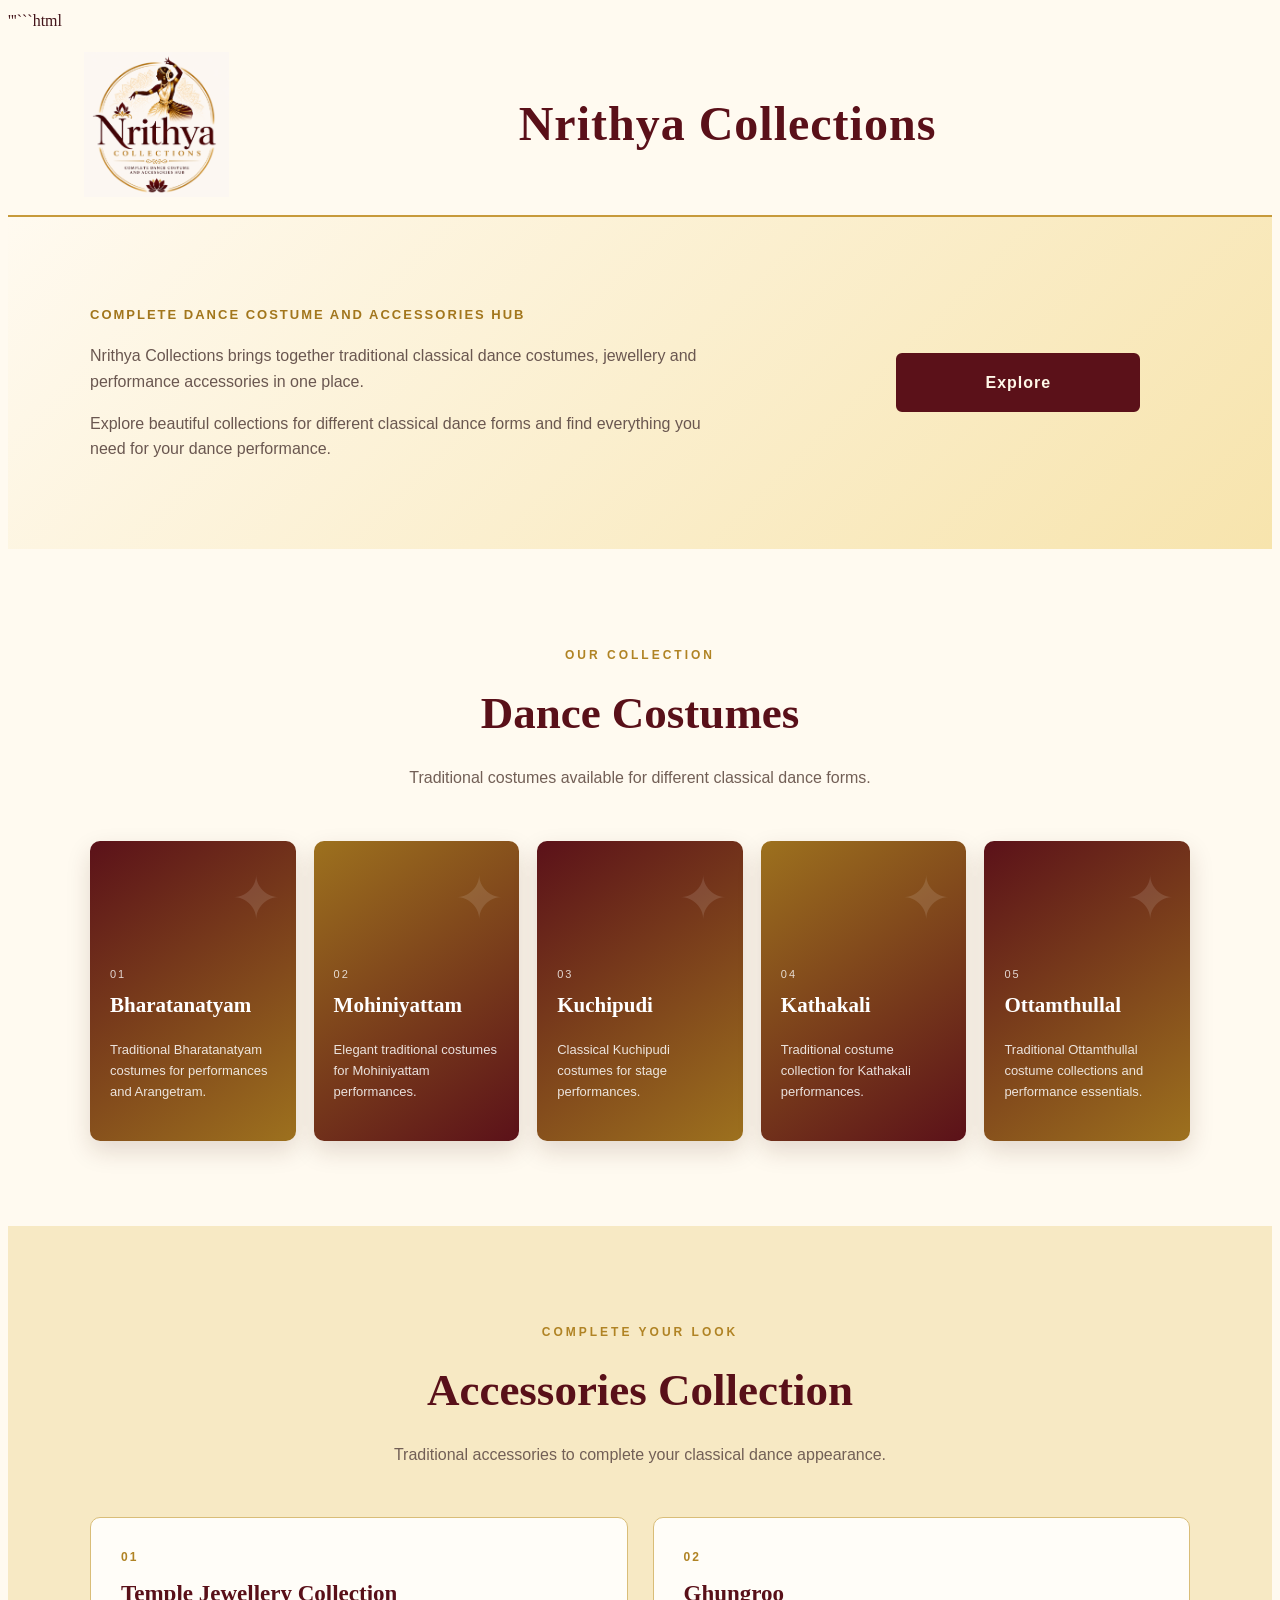
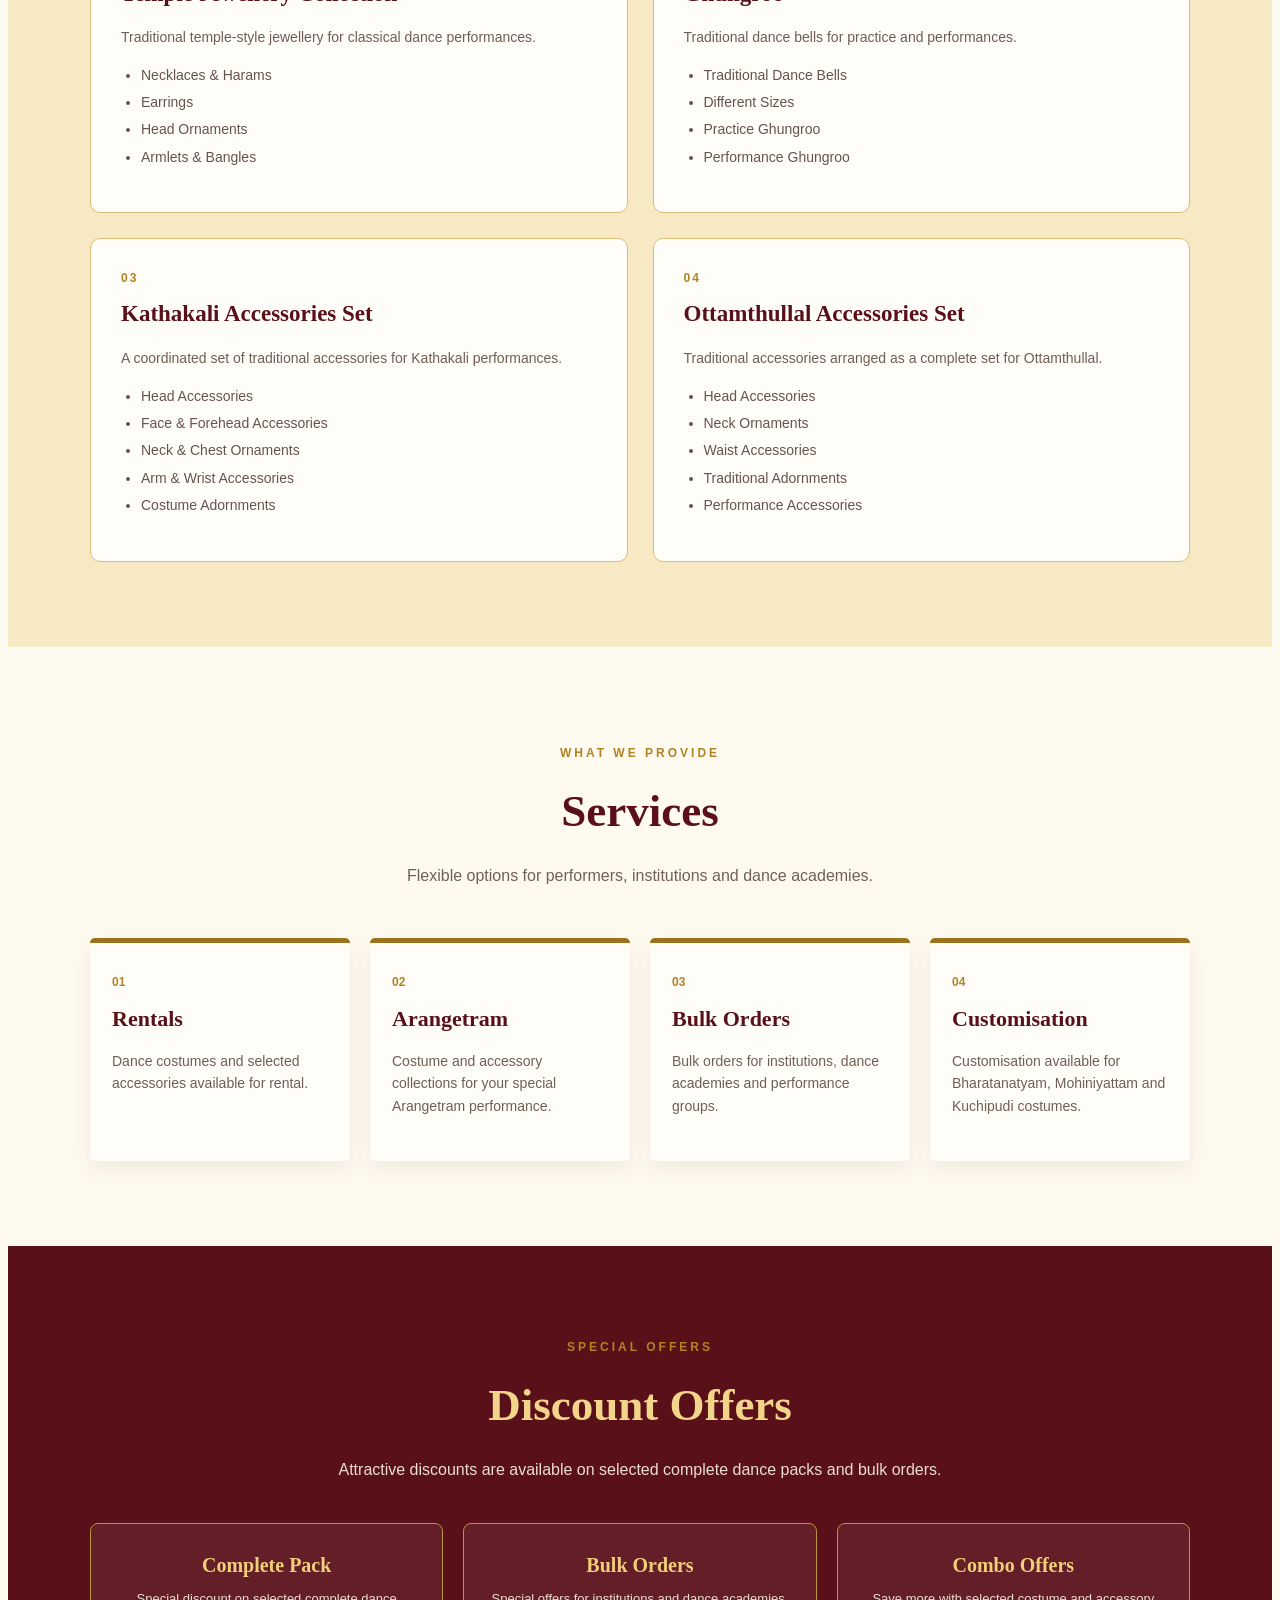
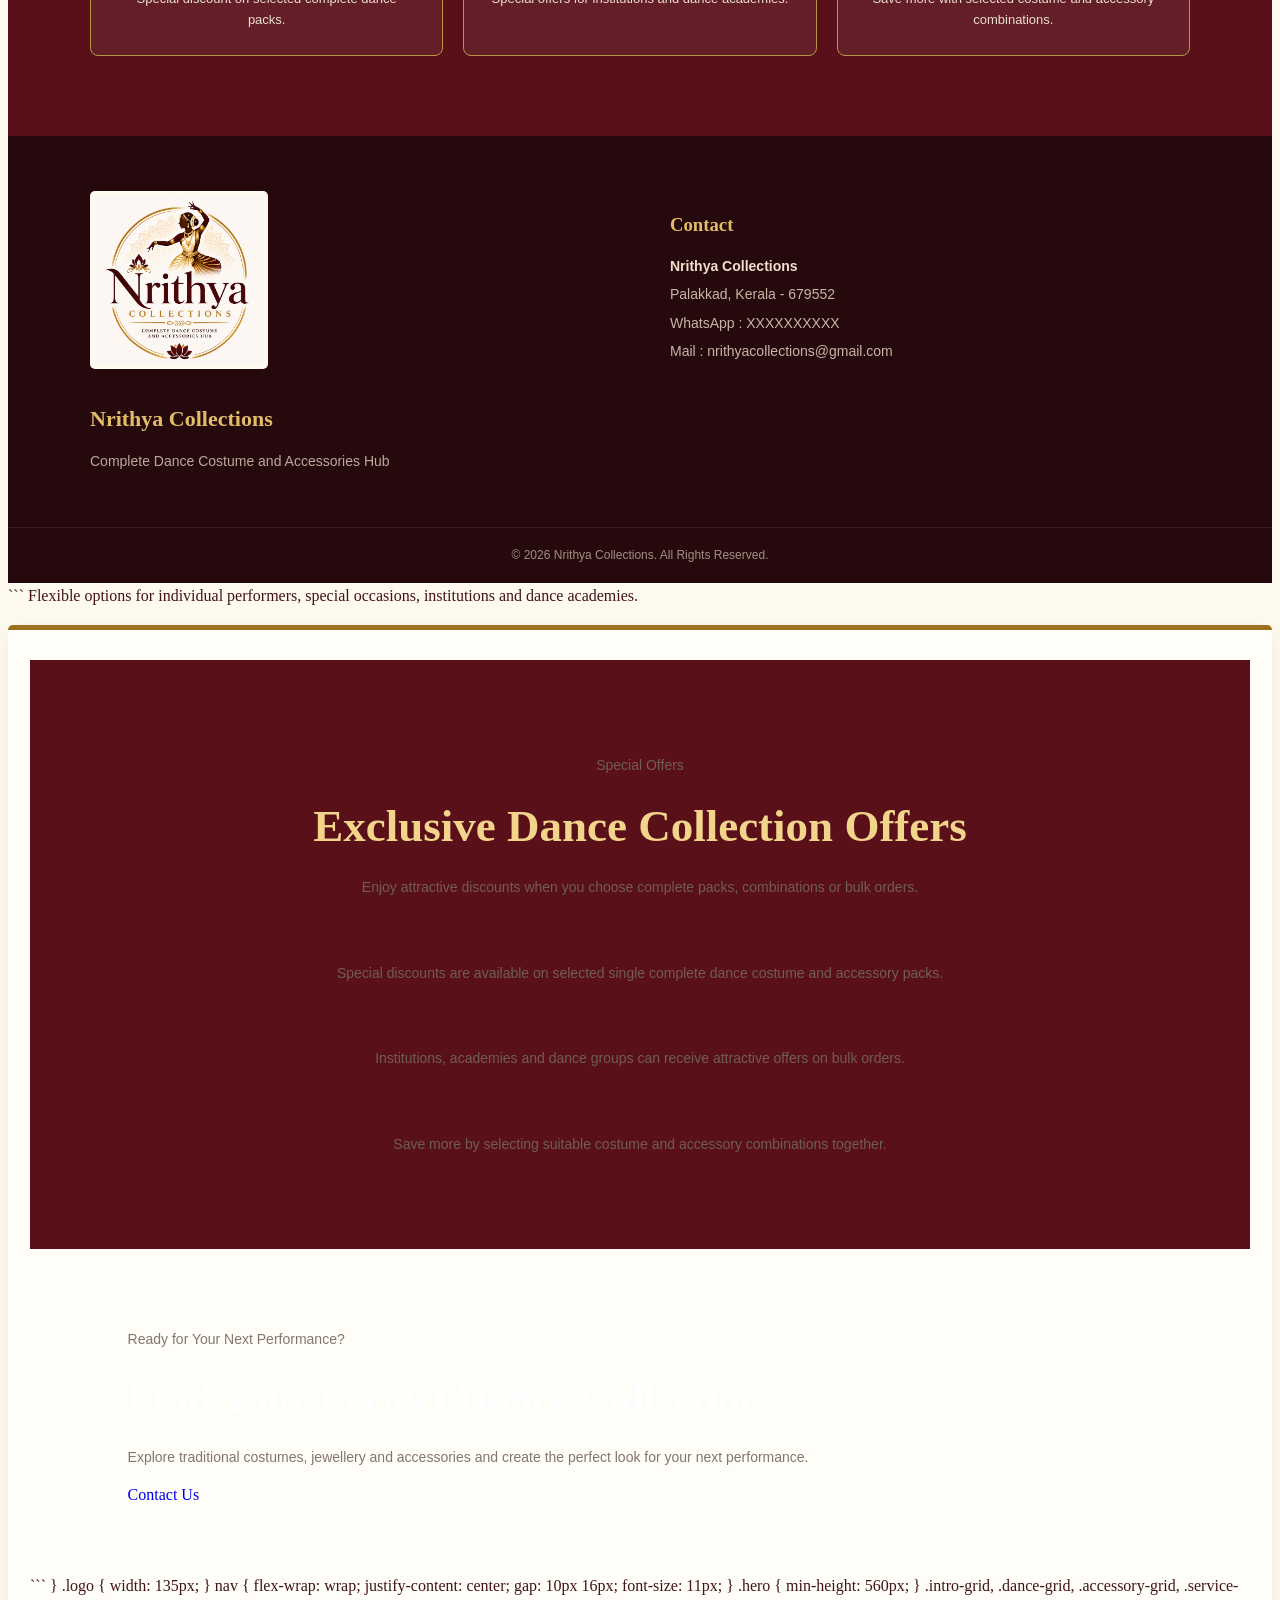
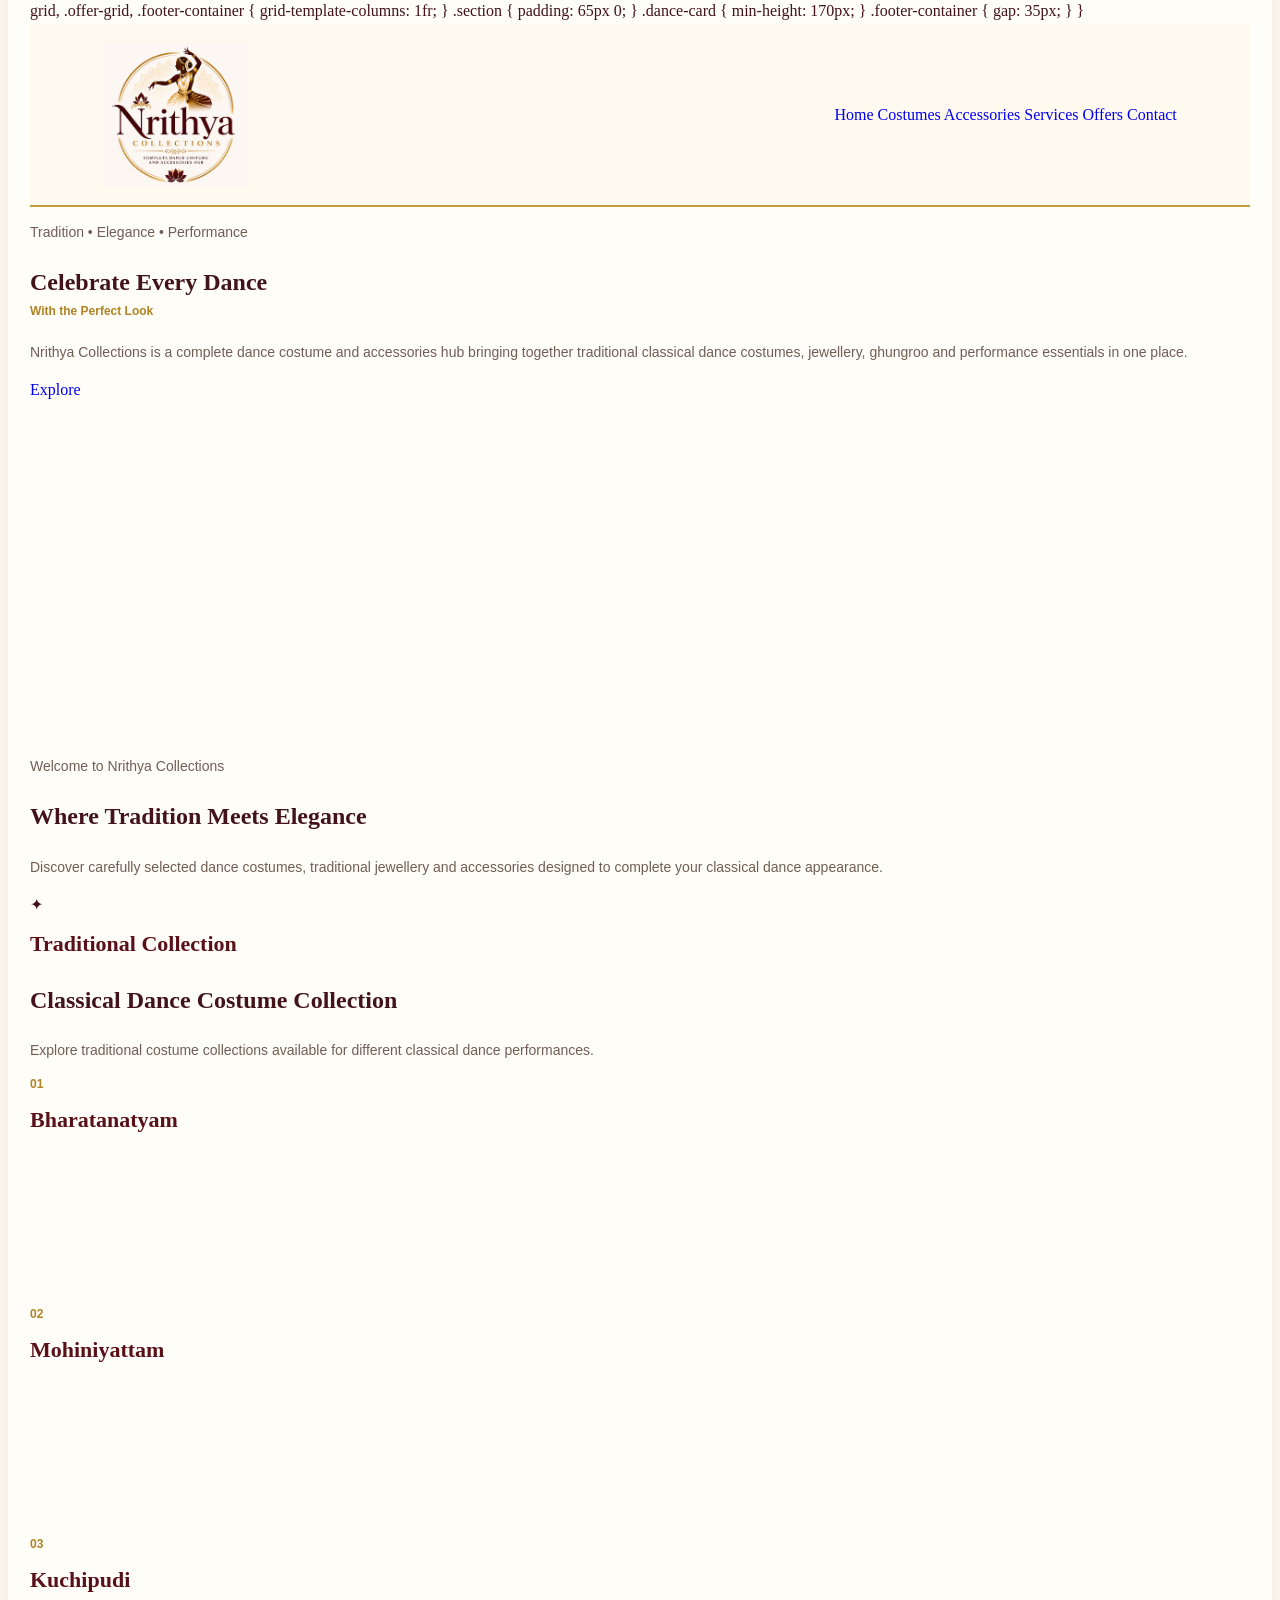
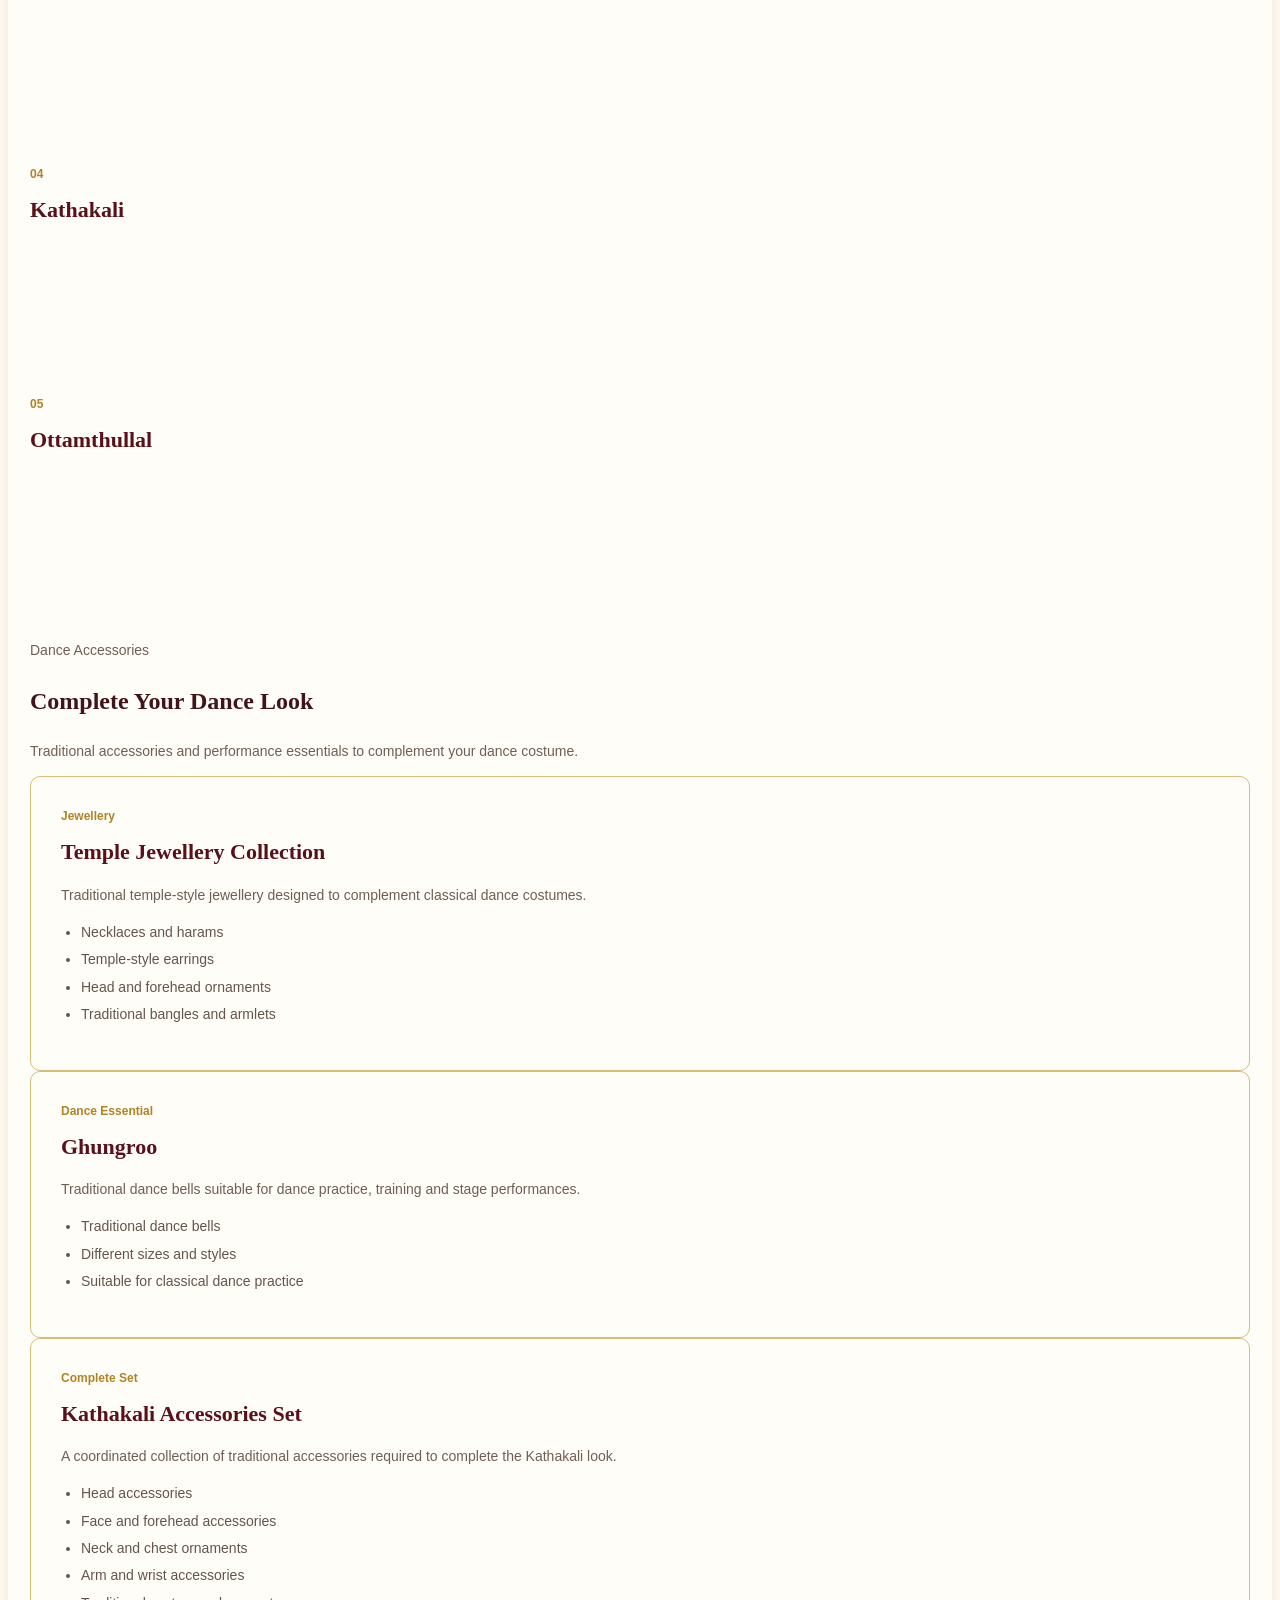
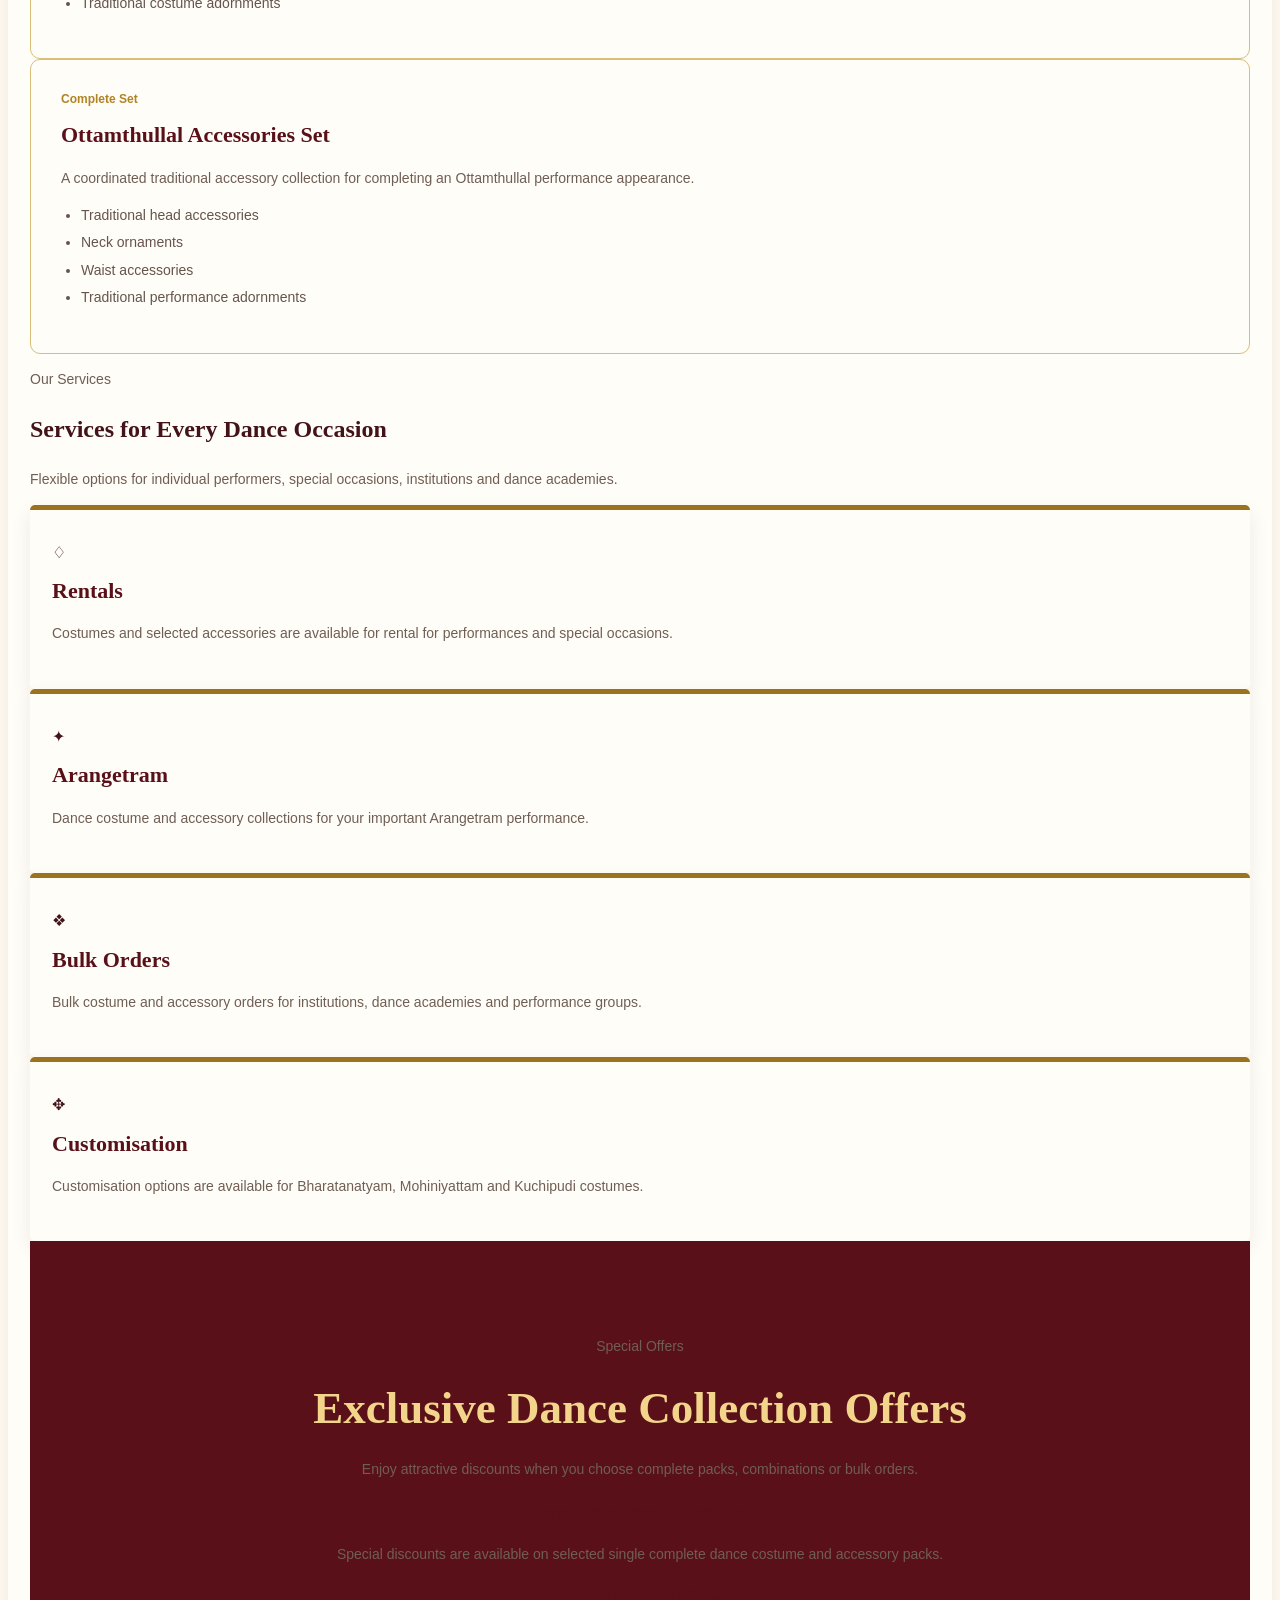
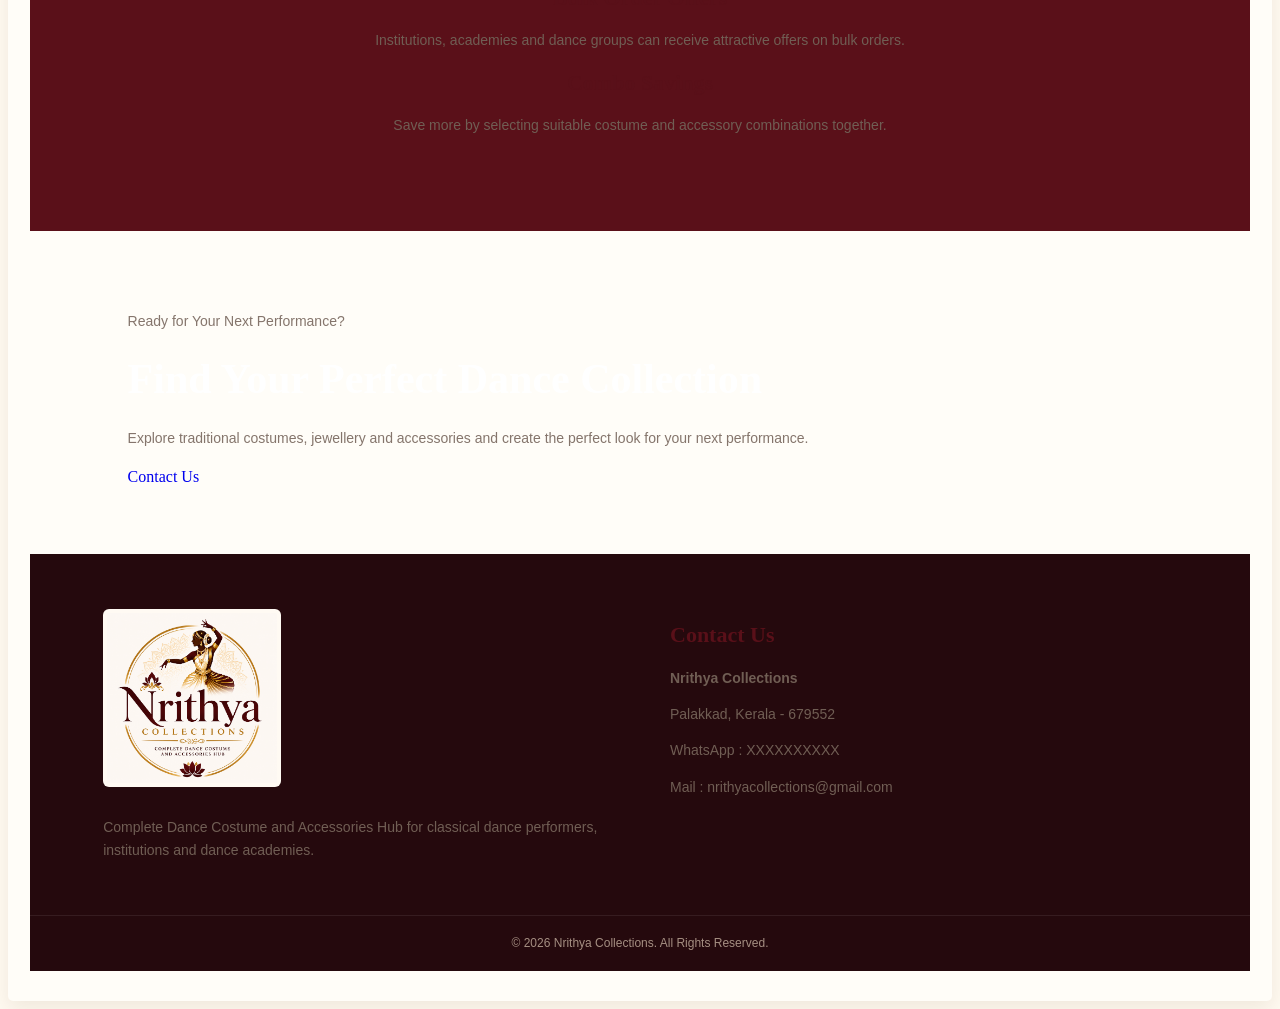
==== commit 4b01618a: "Refactor index.html for clarity and structure Updated HTML structure and content for better clarity " ====
--- a/index.html
+++ b/index.html
@@ -1,13 +1,10 @@
-```html
+'''```html
 <!DOCTYPE html>
 <html lang="en">
 
 <head>
-
     <meta charset="UTF-8">
-
-    <meta name="viewport"
-          content="width=device-width, initial-scale=1.0">
+    <meta name="viewport" content="width=device-width, initial-scale=1.0">
 
     <meta name="description"
           content="Nrithya Collections - Complete Dance Costume and Accessories Hub">
@@ -15,96 +12,71 @@
     <title>Nrithya Collections</title>
 
     <link rel="stylesheet" href="style.css">
-
 </head>
 
-
 <body>
 
-
-<!-- ================= HEADER / HOME ================= -->
+<!-- HEADER -->
 
 <header id="home">
 
     <div class="header-container">
 
-        <!-- Logo -->
         <a href="#home">
             <img src="logo.png"
                  alt="Nrithya Collections Logo"
                  class="logo">
         </a>
 
-
-        <!-- Website Name -->
-        <h1>
-            Nrithya Collections
-        </h1>
+        <h1>Nrithya Collections</h1>
 
     </div>
 
 </header>
 
 
-
-<!-- ================= INTRODUCTION ================= -->
+<!-- INTRODUCTION -->
 
 <section class="intro">
 
     <div class="intro-container">
 
-
-        <!-- Description -->
-
         <div class="description">
 
             <p class="small-heading">
-                COMPLETE DANCE COSTUME AND
-                ACCESSORIES HUB
-            </p>
-
-            <p>
-                Nrithya Collections brings together
-                traditional classical dance costumes,
-                jewellery and performance accessories
-                in one place.
-            </p>
-
-            <p>
-                Explore beautiful collections for
-                different classical dance forms and
-                find everything you need for your
+                COMPLETE DANCE COSTUME AND ACCESSORIES HUB
+            </p>
+
+            <p>
+                Nrithya Collections brings together traditional
+                classical dance costumes, jewellery and performance
+                accessories in one place.
+            </p>
+
+            <p>
+                Explore beautiful collections for different classical
+                dance forms and find everything you need for your
                 dance performance.
             </p>
 
         </div>
 
-
-
-        <!-- Explore Button -->
-
         <div class="explore-area">
 
-            <a href="#costumes"
-               class="explore-button">
-
+            <a href="#costumes" class="explore-button">
                 Explore
-
             </a>
 
         </div>
 
-
     </div>
 
 </section>
 
 
-
-<!-- ================= DANCE COSTUMES ================= -->
-
-<section class="content-section"
-         id="costumes">
+<!-- DANCE COSTUMES -->
+
+<section class="content-section" id="costumes">
 
     <div class="section-title">
 
@@ -112,116 +84,71 @@
             OUR COLLECTION
         </p>
 
-        <h2>
-            Dance Costumes
-        </h2>
+        <h2>Dance Costumes</h2>
 
         <p>
-            Traditional costumes available for
-            different classical dance forms.
+            Traditional costumes available for different
+            classical dance forms.
         </p>
 
     </div>
 
 
-
     <div class="costume-container">
 
-
         <div class="costume-card">
-
             <span>01</span>
-
-            <h3>
-                Bharatanatyam
-            </h3>
-
-            <p>
-                Traditional Bharatanatyam costumes
-                for performances and Arangetram.
-            </p>
-
-        </div>
-
-
+            <h3>Bharatanatyam</h3>
+            <p>
+                Traditional Bharatanatyam costumes for
+                performances and Arangetram.
+            </p>
+        </div>
 
         <div class="costume-card">
-
             <span>02</span>
-
-            <h3>
-                Mohiniyattam
-            </h3>
-
+            <h3>Mohiniyattam</h3>
             <p>
                 Elegant traditional costumes for
                 Mohiniyattam performances.
             </p>
-
-        </div>
-
-
+        </div>
 
         <div class="costume-card">
-
             <span>03</span>
-
-            <h3>
-                Kuchipudi
-            </h3>
-
+            <h3>Kuchipudi</h3>
             <p>
                 Classical Kuchipudi costumes for
                 stage performances.
             </p>
-
-        </div>
-
-
+        </div>
 
         <div class="costume-card">
-
             <span>04</span>
-
-            <h3>
-                Kathakali
-            </h3>
-
-            <p>
-                Traditional costume collection
-                for Kathakali performances.
-            </p>
-
-        </div>
-
-
+            <h3>Kathakali</h3>
+            <p>
+                Traditional costume collection for
+                Kathakali performances.
+            </p>
+        </div>
 
         <div class="costume-card">
-
             <span>05</span>
-
-            <h3>
-                Ottamthullal
-            </h3>
-
+            <h3>Ottamthullal</h3>
             <p>
                 Traditional Ottamthullal costume
                 collections and performance essentials.
             </p>
-
-        </div>
-
+        </div>
 
     </div>
 
 </section>
 
 
-
-<!-- ================= ACCESSORIES ================= -->
-
-<section class="content-section accessories-section"
-         id="accessories">
+<!-- ACCESSORIES -->
+
+<section class="content-section accessories-section" id="accessories">
 
     <div class="section-title">
 
@@ -229,99 +156,65 @@
             COMPLETE YOUR LOOK
         </p>
 
-        <h2>
-            Accessories Collection
-        </h2>
+        <h2>Accessories Collection</h2>
 
         <p>
-            Traditional accessories to complete
-            your classical dance appearance.
+            Traditional accessories to complete your
+            classical dance appearance.
         </p>
 
     </div>
 
 
-
     <div class="accessory-container">
 
-
-        <!-- Temple Jewellery -->
-
         <div class="accessory-card">
 
-            <div class="card-number">
-                01
-            </div>
-
-            <h3>
-                Temple Jewellery Collection
-            </h3>
-
-            <p>
-                Traditional temple-style jewellery
-                for classical dance performances.
+            <div class="card-number">01</div>
+
+            <h3>Temple Jewellery Collection</h3>
+
+            <p>
+                Traditional temple-style jewellery for
+                classical dance performances.
             </p>
 
             <ul>
-
                 <li>Necklaces & Harams</li>
-
                 <li>Earrings</li>
-
                 <li>Head Ornaments</li>
-
                 <li>Armlets & Bangles</li>
-
             </ul>
 
         </div>
 
 
-
-        <!-- Ghungroo -->
-
         <div class="accessory-card">
 
-            <div class="card-number">
-                02
-            </div>
-
-            <h3>
-                Ghungroo
-            </h3>
-
-            <p>
-                Traditional dance bells for
-                practice and performances.
+            <div class="card-number">02</div>
+
+            <h3>Ghungroo</h3>
+
+            <p>
+                Traditional dance bells for practice
+                and performances.
             </p>
 
             <ul>
-
                 <li>Traditional Dance Bells</li>
-
                 <li>Different Sizes</li>
-
                 <li>Practice Ghungroo</li>
-
                 <li>Performance Ghungroo</li>
-
             </ul>
 
         </div>
 
 
-
-        <!-- Kathakali -->
-
         <div class="accessory-card">
 
-            <div class="card-number">
-                03
-            </div>
-
-            <h3>
-                Kathakali Accessories Set
-            </h3>
+            <div class="card-number">03</div>
+
+            <h3>Kathakali Accessories Set</h3>
 
             <p>
                 A coordinated set of traditional
@@ -329,34 +222,21 @@
             </p>
 
             <ul>
-
                 <li>Head Accessories</li>
-
                 <li>Face & Forehead Accessories</li>
-
                 <li>Neck & Chest Ornaments</li>
-
                 <li>Arm & Wrist Accessories</li>
-
                 <li>Costume Adornments</li>
-
             </ul>
 
         </div>
 
 
-
-        <!-- Ottamthullal -->
-
         <div class="accessory-card">
 
-            <div class="card-number">
-                04
-            </div>
-
-            <h3>
-                Ottamthullal Accessories Set
-            </h3>
+            <div class="card-number">04</div>
+
+            <h3>Ottamthullal Accessories Set</h3>
 
             <p>
                 Traditional accessories arranged as
@@ -364,32 +244,23 @@
             </p>
 
             <ul>
-
                 <li>Head Accessories</li>
-
                 <li>Neck Ornaments</li>
-
                 <li>Waist Accessories</li>
-
                 <li>Traditional Adornments</li>
-
                 <li>Performance Accessories</li>
-
             </ul>
 
         </div>
 
-
     </div>
 
 </section>
 
 
-
-<!-- ================= SERVICES ================= -->
-
-<section class="content-section services-section"
-         id="services">
+<!-- SERVICES -->
+
+<section class="content-section services-section" id="services">
 
     <div class="section-title">
 
@@ -397,9 +268,7 @@
             WHAT WE PROVIDE
         </p>
 
-        <h2>
-            Services
-        </h2>
+        <h2>Services</h2>
 
         <p>
             Flexible options for performers,
@@ -409,93 +278,50 @@
     </div>
 
 
-
     <div class="service-container">
 
-
         <div class="service-card">
-
-            <span>
-                01
-            </span>
-
-            <h3>
-                Rentals
-            </h3>
-
-            <p>
-                Dance costumes and selected
-                accessories available for rental.
-            </p>
-
-        </div>
-
-
+            <span>01</span>
+            <h3>Rentals</h3>
+            <p>
+                Dance costumes and selected accessories
+                available for rental.
+            </p>
+        </div>
 
         <div class="service-card">
-
-            <span>
-                02
-            </span>
-
-            <h3>
-                Arangetram
-            </h3>
-
+            <span>02</span>
+            <h3>Arangetram</h3>
             <p>
                 Costume and accessory collections
                 for your special Arangetram performance.
             </p>
-
-        </div>
-
-
+        </div>
 
         <div class="service-card">
-
-            <span>
-                03
-            </span>
-
-            <h3>
-                Bulk Orders
-            </h3>
-
+            <span>03</span>
+            <h3>Bulk Orders</h3>
             <p>
                 Bulk orders for institutions,
                 dance academies and performance groups.
             </p>
-
-        </div>
-
-
+        </div>
 
         <div class="service-card">
-
-            <span>
-                04
-            </span>
-
-            <h3>
-                Customisation
-            </h3>
-
-            <p>
-                Customisation available for
-                Bharatanatyam, Mohiniyattam
-                and Kuchipudi costumes.
-            </p>
-
-        </div>
-
+            <span>04</span>
+            <h3>Customisation</h3>
+            <p>
+                Customisation available for Bharatanatyam,
+                Mohiniyattam and Kuchipudi costumes.
+            </p>
+        </div>
 
     </div>
 
 </section>
 
 
-
-<!-- ================= DISCOUNT OFFERS ================= -->
+<!-- DISCOUNT OFFERS -->
 
 <section class="offers">
 
@@ -505,51 +331,37 @@
             SPECIAL OFFERS
         </p>
 
-        <h2>
-            Discount Offers
-        </h2>
+        <h2>Discount Offers</h2>
 
         <p>
-            Attractive discounts are available
-            on selected complete dance packs
-            and bulk orders.
+            Attractive discounts are available on selected
+            complete dance packs and bulk orders.
         </p>
 
 
         <div class="offer-items">
 
             <div>
-                <strong>
-                    Complete Pack
-                </strong>
-
+                <strong>Complete Pack</strong>
                 <span>
-                    Special discount on selected
-                    complete dance packs.
+                    Special discount on selected complete
+                    dance packs.
                 </span>
             </div>
 
-
             <div>
-                <strong>
-                    Bulk Orders
-                </strong>
-
+                <strong>Bulk Orders</strong>
                 <span>
-                    Special offers for institutions
-                    and dance academies.
+                    Special offers for institutions and
+                    dance academies.
                 </span>
             </div>
 
-
             <div>
-                <strong>
-                    Combo Offers
-                </strong>
-
+                <strong>Combo Offers</strong>
                 <span>
-                    Save more with selected
-                    costume and accessory combinations.
+                    Save more with selected costume and
+                    accessory combinations.
                 </span>
             </div>
 
@@ -560,28 +372,64 @@
 </section>
 
 
-
-
-
-
-<!-- ================= SERVICES ================= -->
-
-<section class="section pale" id="services">
-
-    <div class="container">
-
-        <div class="section-heading">
-
-            <p class="eyebrow">
-                Our Services
-            </p>
-
-            <h2>
-                Services for Every Dance Occasion
-            </h2>
-
-            <p>
-                Flexible options for individual performers,
+<!-- FOOTER -->
+
+<footer id="contact">
+
+    <div class="footer-container">
+
+        <div class="footer-brand">
+
+            <img src="logo.png"
+                 alt="Nrithya Collections Logo">
+
+            <h3>Nrithya Collections</h3>
+
+            <p>
+                Complete Dance Costume and Accessories Hub
+            </p>
+
+        </div>
+
+
+        <div class="footer-contact">
+
+            <h3>Contact</h3>
+
+            <p>
+                <strong>Nrithya Collections</strong>
+            </p>
+
+            <p>
+                Palakkad, Kerala - 679552
+            </p>
+
+            <p>
+                WhatsApp : XXXXXXXXXX
+            </p>
+
+            <p>
+                Mail : nrithyacollections@gmail.com
+            </p>
+
+        </div>
+
+    </div>
+
+
+    <div class="copyright">
+        © 2026 Nrithya Collections. All Rights Reserved.
+    </div>
+
+</footer>
+
+
+<script src="script.js"></script>
+
+</body>
+
+</html>
+```      Flexible options for individual performers,
                 special occasions, institutions and dance academies.
             </p>
 
@@ -876,72 +724,7 @@
 
 <h3>
 Traditional Collection
-</h3>
-
-<p>
-Classical dance costumes and accessories
-inspired by India's rich performing arts traditions.
-</p>
-
-</div>
-
-
-
-<div class="intro-card">
-
-<div class="icon">
-❖
-</div>
-
-<h3>
-Complete Dance Packages
-</h3>
-
-<p>
-Convenient combinations of costumes and
-essential accessories for different dance forms.
-</p>
-
-</div>
-
-
-
-<div class="intro-card">
-
-<div class="icon">
-◈
-</div>
-
-<h3>
-One-Stop Dance Hub
-</h3>
-
-<p>
-Costumes, jewellery, ghungroo and other
-dance essentials brought together in one place.
-</p>
-
-</div>
-
-
-</div>
-
-</div>
-
-</section>
-
-
-
-<!-- ================= DANCE COSTUMES ================= -->
-
-<section class="section pale" id="costumes">
-
-<div class="container">
-
-<div class="section-heading">
-
-<p class="eyebrow">
-Dance Costumes
+
 </p>
 
 <h2>
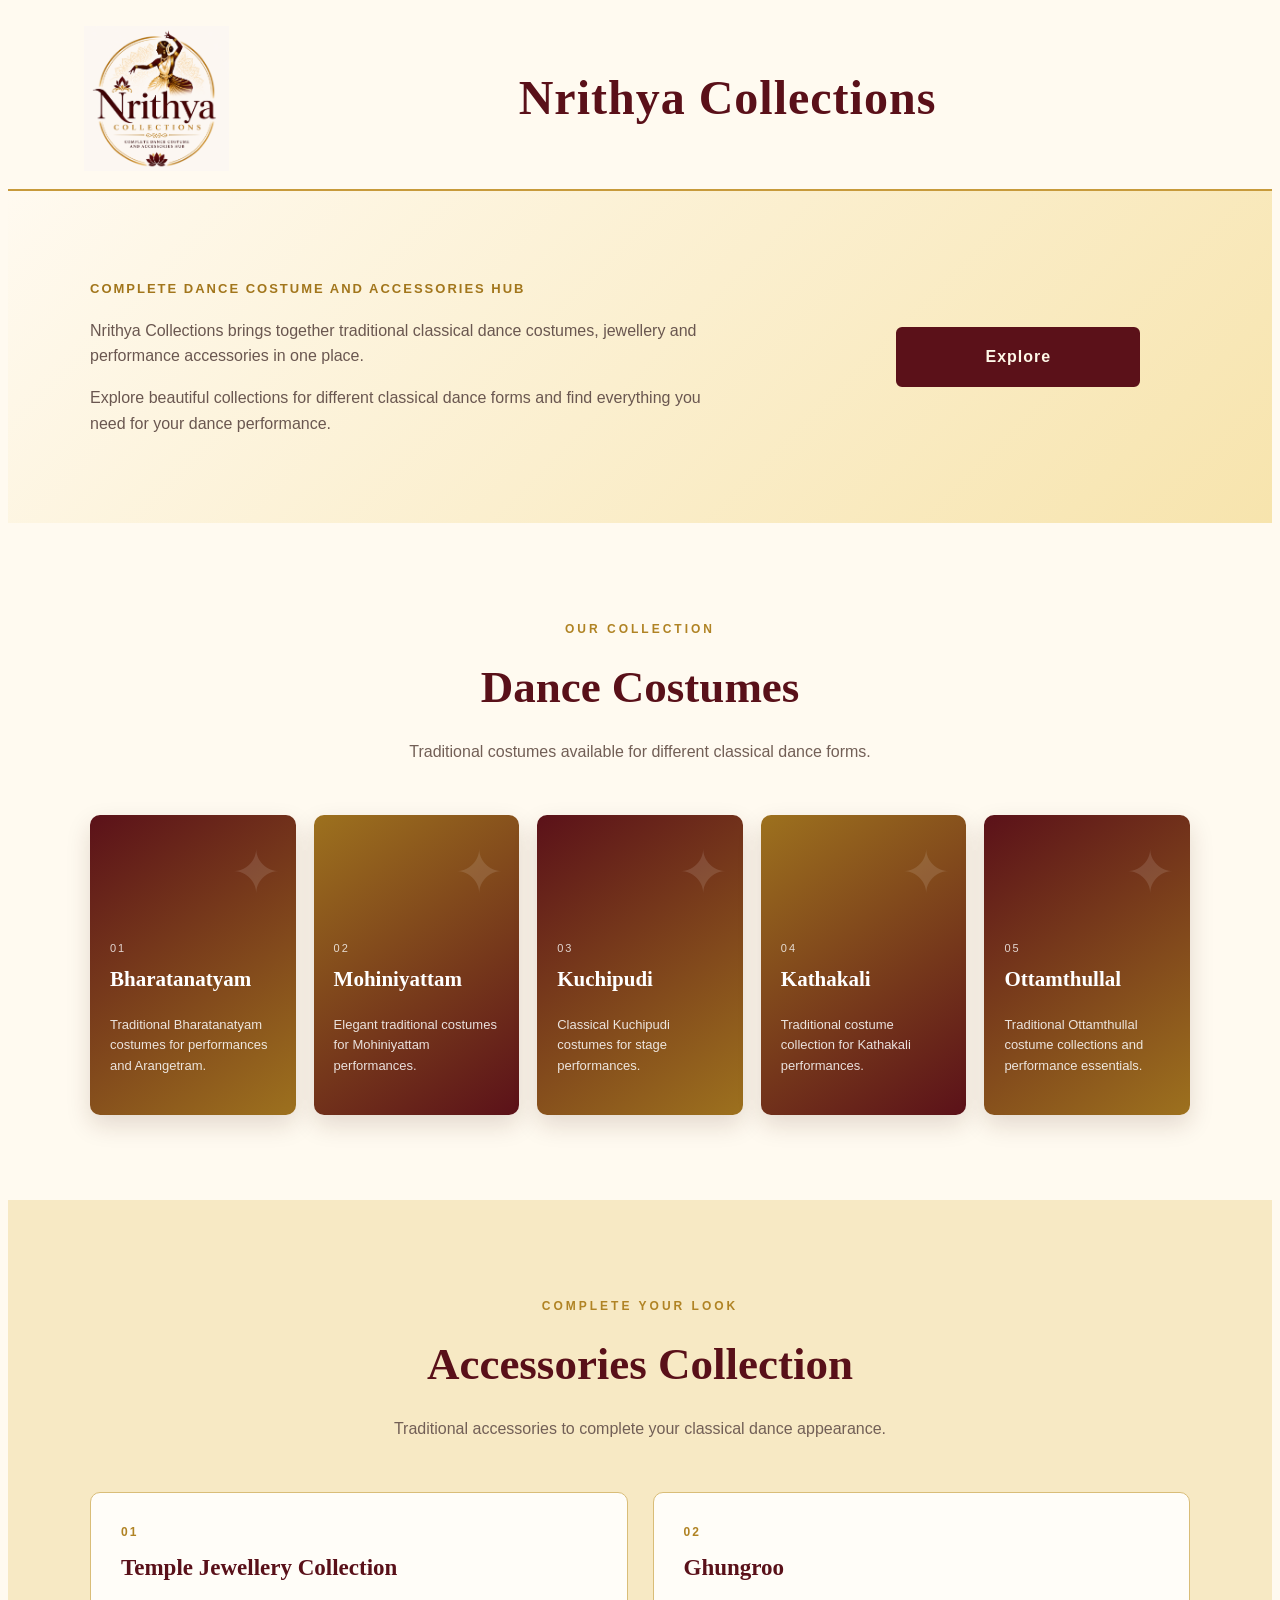
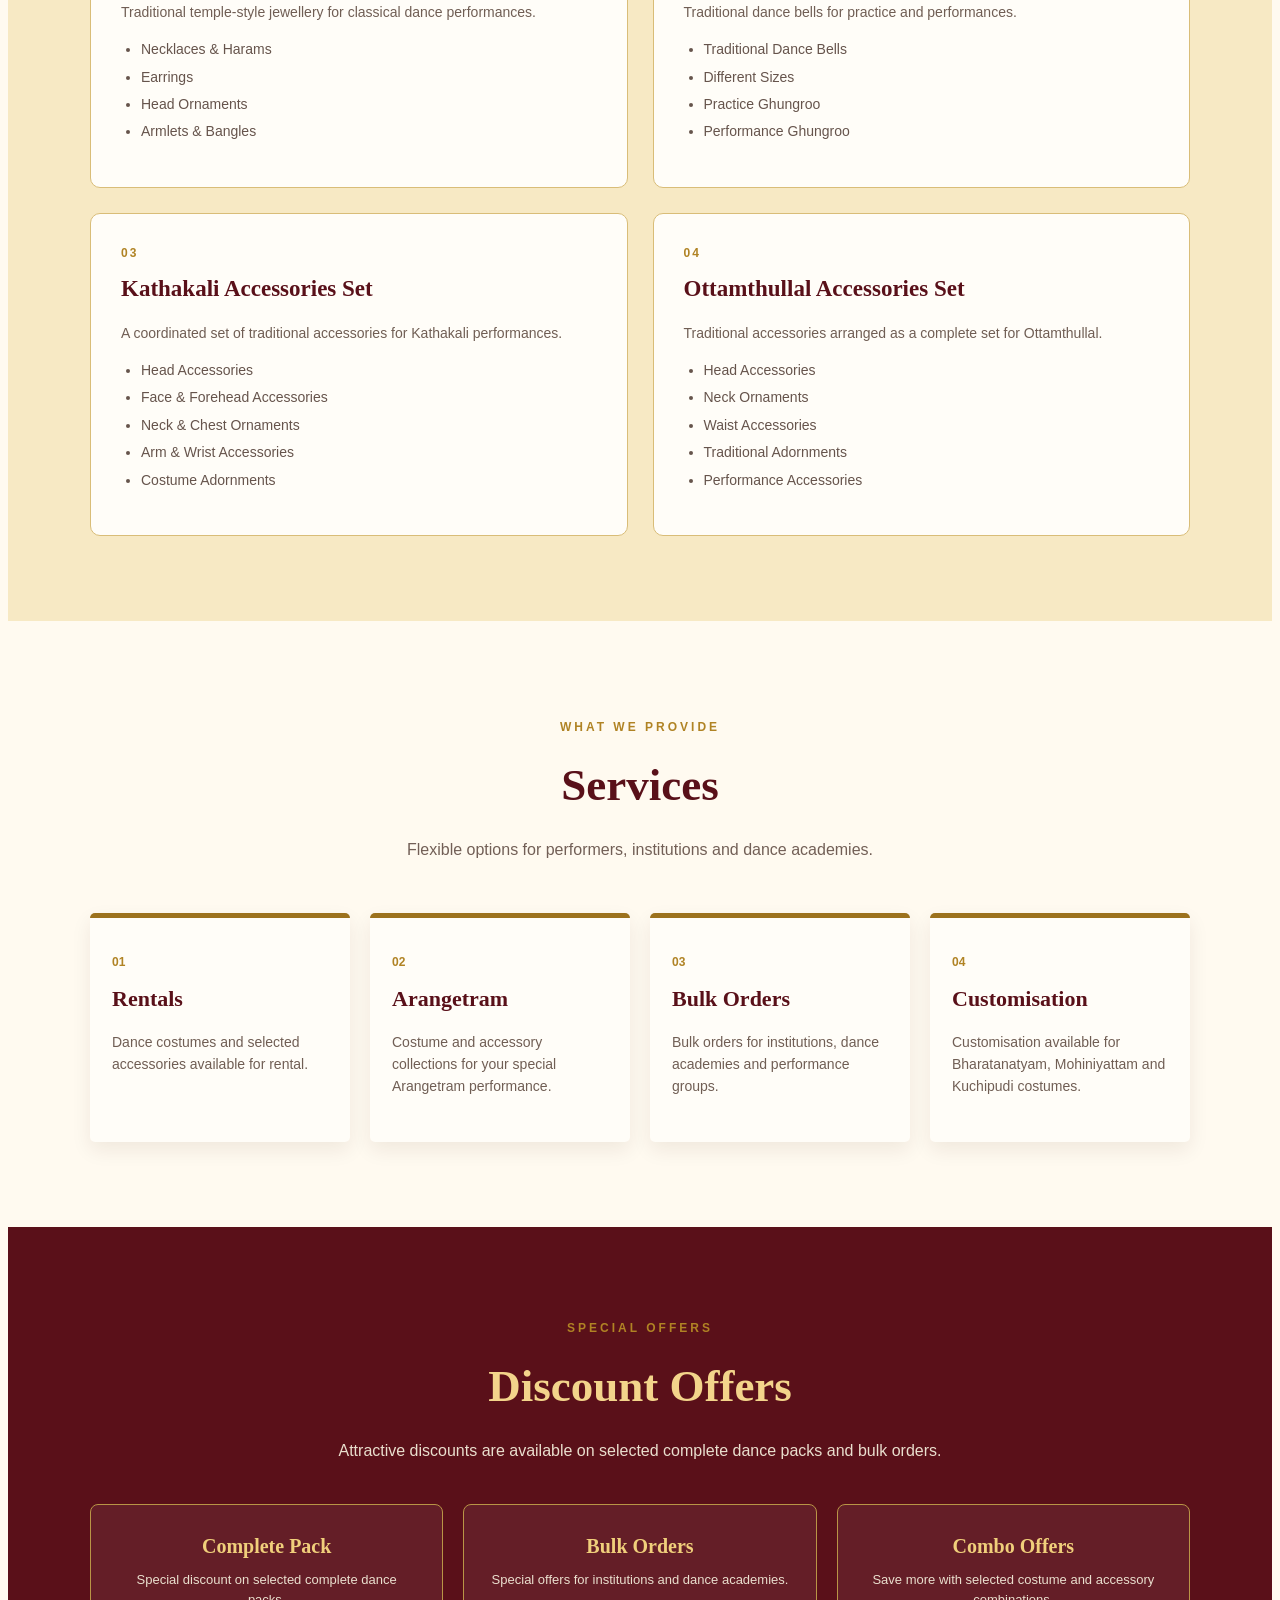
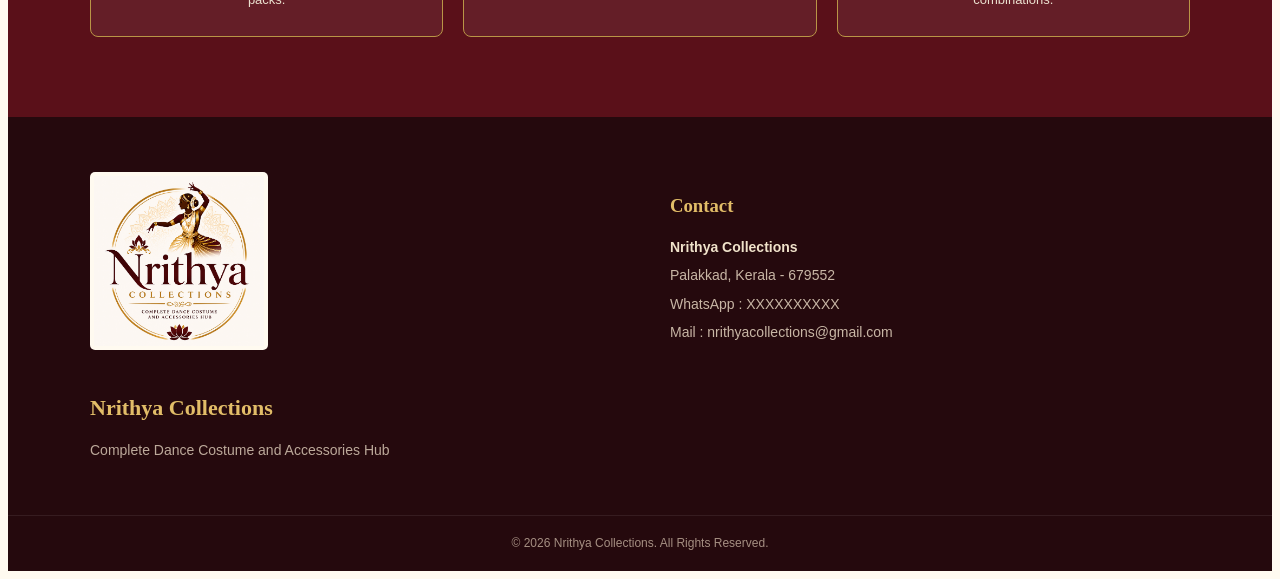
==== commit e40dbc0e: "Refactor index.html to improve readability Removed unnecessary comments and cleaned up HTML structur" ====
--- a/index.html
+++ b/index.html
@@ -1,4 +1,3 @@
-'''```html
 <!DOCTYPE html>
 <html lang="en">
 
@@ -16,10 +15,7 @@
 
 <body>
 
-<!-- HEADER -->
-
 <header id="home">
-
     <div class="header-container">
 
         <a href="#home">
@@ -31,11 +27,8 @@
         <h1>Nrithya Collections</h1>
 
     </div>
-
 </header>
 
-
-<!-- INTRODUCTION -->
 
 <section class="intro">
 
@@ -54,9 +47,9 @@
             </p>
 
             <p>
-                Explore beautiful collections for different classical
-                dance forms and find everything you need for your
-                dance performance.
+                Explore beautiful collections for different
+                classical dance forms and find everything you need
+                for your dance performance.
             </p>
 
         </div>
@@ -74,8 +67,6 @@
 </section>
 
 
-<!-- DANCE COSTUMES -->
-
 <section class="content-section" id="costumes">
 
     <div class="section-title">
@@ -145,8 +136,6 @@
 
 </section>
 
-
-<!-- ACCESSORIES -->
 
 <section class="content-section accessories-section" id="accessories">
 
@@ -258,8 +247,6 @@
 </section>
 
 
-<!-- SERVICES -->
-
 <section class="content-section services-section" id="services">
 
     <div class="section-title">
@@ -321,8 +308,6 @@
 </section>
 
 
-<!-- DISCOUNT OFFERS -->
-
 <section class="offers">
 
     <div class="offers-container">
@@ -343,6 +328,7 @@
 
             <div>
                 <strong>Complete Pack</strong>
+
                 <span>
                     Special discount on selected complete
                     dance packs.
@@ -351,6 +337,7 @@
 
             <div>
                 <strong>Bulk Orders</strong>
+
                 <span>
                     Special offers for institutions and
                     dance academies.
@@ -359,6 +346,7 @@
 
             <div>
                 <strong>Combo Offers</strong>
+
                 <span>
                     Save more with selected costume and
                     accessory combinations.
@@ -372,8 +360,6 @@
 </section>
 
 
-<!-- FOOTER -->
-
 <footer id="contact">
 
     <div class="footer-container">
@@ -427,871 +413,4 @@
 <script src="script.js"></script>
 
 </body>
-
 </html>
-```      Flexible options for individual performers,
-                special occasions, institutions and dance academies.
-            </p>
-
-        </div>
-
-
-        <div class="service-grid">
-
-
-            <div class="service-card">
-
-        
-
-
-
-<!-- ================= OFFERS ================= -->
-
-<section class="offers" id="offers">
-
-    <div class="container">
-
-        <div class="section-heading">
-
-            <p class="eyebrow">
-                Special Offers
-            </p>
-
-            <h2>
-                Exclusive Dance Collection Offers
-            </h2>
-
-            <p>
-                Enjoy attractive discounts when you choose
-                complete packs, combinations or bulk orders.
-            </p>
-
-        </div>
-
-
-        <div class="offer-grid">
-
-
-            <div class="offer-card">
-
-                <h3>
-                    Complete Pack Discount
-                </h3>
-
-                <p>
-                    Special discounts are available on selected
-                    single complete dance costume and accessory packs.
-                </p>
-
-            </div>
-
-
-
-            <div class="offer-card">
-
-                <h3>
-                    Bulk Order Offers
-                </h3>
-
-                <p>
-                    Institutions, academies and dance groups
-                    can receive attractive offers on bulk orders.
-                </p>
-
-            </div>
-
-
-
-            <div class="offer-card">
-
-                <h3>
-                    Combo Savings
-                </h3>
-
-                <p>
-                    Save more by selecting suitable costume
-                    and accessory combinations together.
-                </p>
-
-            </div>
-
-
-        </div>
-
-    </div>
-
-</section>
-
-
-
-<!-- ================= CTA ================= -->
-
-<section class="cta">
-
-    <div class="container">
-
-        <p class="eyebrow">
-            Ready for Your Next Performance?
-        </p>
-
-        <h2>
-            Find Your Perfect Dance Collection
-        </h2>
-
-        <p>
-            Explore traditional costumes, jewellery and accessories
-            and create the perfect look for your next performance.
-        </p>
-
-        <a href="#contact" class="button">
-            Contact Us
-        </a>
-
-    </div>
-
-</section>
-
-
-</main>
-
-
-
-
-<script src="script.js"></script>
-
-</body>
-</html>
-```  }
-
-    .logo {
-        width: 135px;
-    }
-
-    nav {
-        flex-wrap: wrap;
-
-        justify-content: center;
-
-        gap: 10px 16px;
-
-        font-size: 11px;
-    }
-
-    .hero {
-        min-height: 560px;
-    }
-
-    .intro-grid,
-    .dance-grid,
-    .accessory-grid,
-    .service-grid,
-    .offer-grid,
-    .footer-container {
-        grid-template-columns: 1fr;
-    }
-
-    .section {
-        padding: 65px 0;
-    }
-
-    .dance-card {
-        min-height: 170px;
-    }
-
-    .footer-container {
-        gap: 35px;
-    }
-}
-
-</style>
-</head>
-
-
-<body>
-
-
-<!-- ================= HEADER ================= -->
-
-<header>
-
-<div class="container header-container">
-
-<a href="#home">
-
-<img
-    src="logo.png"
-    alt="Nrithya Collections Logo"
-    class="logo">
-
-</a>
-
-
-<nav>
-
-<a href="#home">Home</a>
-
-<a href="#costumes">Costumes</a>
-
-<a href="#accessories">Accessories</a>
-
-<a href="#services">Services</a>
-
-<a href="#offers">Offers</a>
-
-<a href="#contact">Contact</a>
-
-</nav>
-
-</div>
-
-</header>
-
-
-
-<!-- ================= MAIN ================= -->
-
-<main>
-
-
-<!-- ================= HERO ================= -->
-
-<section class="hero" id="home">
-
-<div class="hero-content">
-
-<p class="eyebrow">
-Tradition • Elegance • Performance
-</p>
-
-<h1>
-Celebrate Every Dance
-<br>
-<span>With the Perfect Look</span>
-</h1>
-
-<p class="hero-description">
-
-Nrithya Collections is a complete dance costume
-and accessories hub bringing together traditional
-classical dance costumes, jewellery, ghungroo
-and performance essentials in one place.
-
-</p>
-
-<a href="#costumes" class="button">
-Explore
-</a>
-
-</div>
-
-</section>
-
-
-
-<!-- ================= ABOUT ================= -->
-
-<section class="section">
-
-<div class="container">
-
-<div class="section-heading">
-
-<p class="eyebrow">
-Welcome to Nrithya Collections
-</p>
-
-<h2>
-Where Tradition Meets Elegance
-</h2>
-
-<p>
-Discover carefully selected dance costumes,
-traditional jewellery and accessories designed
-to complete your classical dance appearance.
-</p>
-
-</div>
-
-
-<div class="intro-grid">
-
-
-<div class="intro-card">
-
-<div class="icon">
-✦
-</div>
-
-<h3>
-Traditional Collection
-
-</p>
-
-<h2>
-Classical Dance Costume Collection
-</h2>
-
-<p>
-Explore traditional costume collections available
-for different classical dance performances.
-</p>
-
-</div>
-
-
-<div class="dance-grid">
-
-
-<div class="dance-card">
-
-<div class="dance-content">
-
-<span class="dance-number">
-01
-</span>
-
-<h3>
-Bharatanatyam
-</h3>
-
-</div>
-
-</div>
-
-
-
-<div class="dance-card">
-
-<div class="dance-content">
-
-<span class="dance-number">
-02
-</span>
-
-<h3>
-Mohiniyattam
-</h3>
-
-</div>
-
-</div>
-
-
-
-<div class="dance-card">
-
-<div class="dance-content">
-
-<span class="dance-number">
-03
-</span>
-
-<h3>
-Kuchipudi
-</h3>
-
-</div>
-
-</div>
-
-
-
-<div class="dance-card">
-
-<div class="dance-content">
-
-<span class="dance-number">
-04
-</span>
-
-<h3>
-Kathakali
-</h3>
-
-</div>
-
-</div>
-
-
-
-<div class="dance-card">
-
-<div class="dance-content">
-
-<span class="dance-number">
-05
-</span>
-
-<h3>
-Ottamthullal
-</h3>
-
-</div>
-
-</div>
-
-
-</div>
-
-</div>
-
-</section>
-
-
-
-<!-- ================= ACCESSORIES ================= -->
-
-<section class="section" id="accessories">
-
-<div class="container">
-
-<div class="section-heading">
-
-<p class="eyebrow">
-Dance Accessories
-</p>
-
-<h2>
-Complete Your Dance Look
-</h2>
-
-<p>
-Traditional accessories and performance essentials
-to complement your dance costume.
-</p>
-
-</div>
-
-
-<div class="accessory-grid">
-
-
-<!-- TEMPLE JEWELLERY -->
-
-<div class="accessory-card">
-
-<span class="accessory-tag">
-Jewellery
-</span>
-
-<h3>
-Temple Jewellery Collection
-</h3>
-
-<p>
-Traditional temple-style jewellery designed
-to complement classical dance costumes.
-</p>
-
-<ul class="accessory-list">
-
-<li>Necklaces and harams</li>
-
-<li>Temple-style earrings</li>
-
-<li>Head and forehead ornaments</li>
-
-<li>Traditional bangles and armlets</li>
-
-</ul>
-
-</div>
-
-
-
-<!-- GHUNGROO -->
-
-<div class="accessory-card">
-
-<span class="accessory-tag">
-Dance Essential
-</span>
-
-<h3>
-Ghungroo
-</h3>
-
-<p>
-Traditional dance bells suitable for dance
-practice, training and stage performances.
-</p>
-
-<ul class="accessory-list">
-
-<li>Traditional dance bells</li>
-
-<li>Different sizes and styles</li>
-
-<li>Suitable for classical dance practice</li>
-
-</ul>
-
-</div>
-
-
-
-<!-- KATHAKALI -->
-
-<div class="accessory-card">
-
-<span class="accessory-tag">
-Complete Set
-</span>
-
-<h3>
-Kathakali Accessories Set
-</h3>
-
-<p>
-A coordinated collection of traditional
-accessories required to complete the Kathakali look.
-</p>
-
-<ul class="accessory-list">
-
-<li>Head accessories</li>
-
-<li>Face and forehead accessories</li>
-
-<li>Neck and chest ornaments</li>
-
-<li>Arm and wrist accessories</li>
-
-<li>Traditional costume adornments</li>
-
-</ul>
-
-</div>
-
-
-
-<!-- OTTAMTHULLAL -->
-
-<div class="accessory-card">
-
-<span class="accessory-tag">
-Complete Set
-</span>
-
-<h3>
-Ottamthullal Accessories Set
-</h3>
-
-<p>
-A coordinated traditional accessory collection
-for completing an Ottamthullal performance appearance.
-</p>
-
-<ul class="accessory-list">
-
-<li>Traditional head accessories</li>
-
-<li>Neck ornaments</li>
-
-<li>Waist accessories</li>
-
-<li>Traditional performance adornments</li>
-
-</ul>
-
-</div>
-
-
-</div>
-
-</div>
-
-</section>
-
-
-
-<!-- ================= SERVICES ================= -->
-
-<section class="section pale" id="services">
-
-<div class="container">
-
-<div class="section-heading">
-
-<p class="eyebrow">
-Our Services
-</p>
-
-<h2>
-Services for Every Dance Occasion
-</h2>
-
-<p>
-Flexible options for individual performers,
-special occasions, institutions and dance academies.
-</p>
-
-</div>
-
-
-<div class="service-grid">
-
-
-<div class="service-card">
-
-<div class="service-icon">
-♢
-</div>
-
-<h3>
-Rentals
-</h3>
-
-<p>
-Costumes and selected accessories are available
-for rental for performances and special occasions.
-</p>
-
-</div>
-
-
-
-<div class="service-card">
-
-<div class="service-icon">
-✦
-</div>
-
-<h3>
-Arangetram
-</h3>
-
-<p>
-Dance costume and accessory collections
-for your important Arangetram performance.
-</p>
-
-</div>
-
-
-
-<div class="service-card">
-
-<div class="service-icon">
-❖
-</div>
-
-<h3>
-Bulk Orders
-</h3>
-
-<p>
-Bulk costume and accessory orders for
-institutions, dance academies and performance groups.
-</p>
-
-</div>
-
-
-
-<div class="service-card">
-
-<div class="service-icon">
-✥
-</div>
-
-<h3>
-Customisation
-</h3>
-
-<p>
-Customisation options are available for
-Bharatanatyam, Mohiniyattam and Kuchipudi costumes.
-</p>
-
-</div>
-
-
-</div>
-
-</div>
-
-</section>
-
-
-
-<!-- ================= OFFERS ================= -->
-
-<section class="offers" id="offers">
-
-<div class="container">
-
-<div class="section-heading">
-
-<p class="eyebrow">
-Special Offers
-</p>
-
-<h2>
-Exclusive Dance Collection Offers
-</h2>
-
-<p>
-Enjoy attractive discounts when you choose
-complete packs, combinations or bulk orders.
-</p>
-
-</div>
-
-
-<div class="offer-grid">
-
-
-<div class="offer-card">
-
-<h3>
-Complete Pack Discount
-</h3>
-
-<p>
-Special discounts are available on selected
-single complete dance costume and accessory packs.
-</p>
-
-</div>
-
-
-
-<div class="offer-card">
-
-<h3>
-Bulk Order Offers
-</h3>
-
-<p>
-Institutions, academies and dance groups
-can receive attractive offers on bulk orders.
-</p>
-
-</div>
-
-
-
-<div class="offer-card">
-
-<h3>
-Combo Savings
-</h3>
-
-<p>
-Save more by selecting suitable costume
-and accessory combinations together.
-</p>
-
-</div>
-
-
-</div>
-
-</div>
-
-</section>
-
-
-
-<!-- ================= CTA ================= -->
-
-<section class="cta">
-
-<div class="container">
-
-<p class="eyebrow">
-Ready for Your Next Performance?
-</p>
-
-<h2>
-Find Your Perfect Dance Collection
-</h2>
-
-<p>
-Explore traditional costumes, jewellery and accessories
-and create the perfect look for your next performance.
-</p>
-
-<a href="#contact" class="button">
-Contact Us
-</a>
-
-</div>
-
-</section>
-
-
-</main>
-
-
-
-<!-- ================= FOOTER ================= -->
-
-<footer id="contact">
-
-<div class="container footer-container">
-
-
-<div>
-
-<img
-    src="logo.png"
-    alt="Nrithya Collections Logo"
-    class="footer-logo">
-
-<p class="footer-description">
-
-Complete Dance Costume and Accessories Hub
-for classical dance performers, institutions
-and dance academies.
-
-</p>
-
-</div>
-
-
-
-<div>
-
-<h3>
-Contact Us
-</h3>
-
-<p>
-<strong>
-Nrithya Collections
-</strong>
-</p>
-
-<p>
-Palakkad, Kerala - 679552
-</p>
-
-<p>
-WhatsApp : XXXXXXXXXX
-</p>
-
-<p>
-Mail : nrithyacollections@gmail.com
-</p>
-
-</div>
-
-
-</div>
-
-
-<div class="copyright">
-
-© 2026 Nrithya Collections.
-All Rights Reserved.
-
-</div>
-
-</footer>
-
-
-</body>
-</html>
-                                                
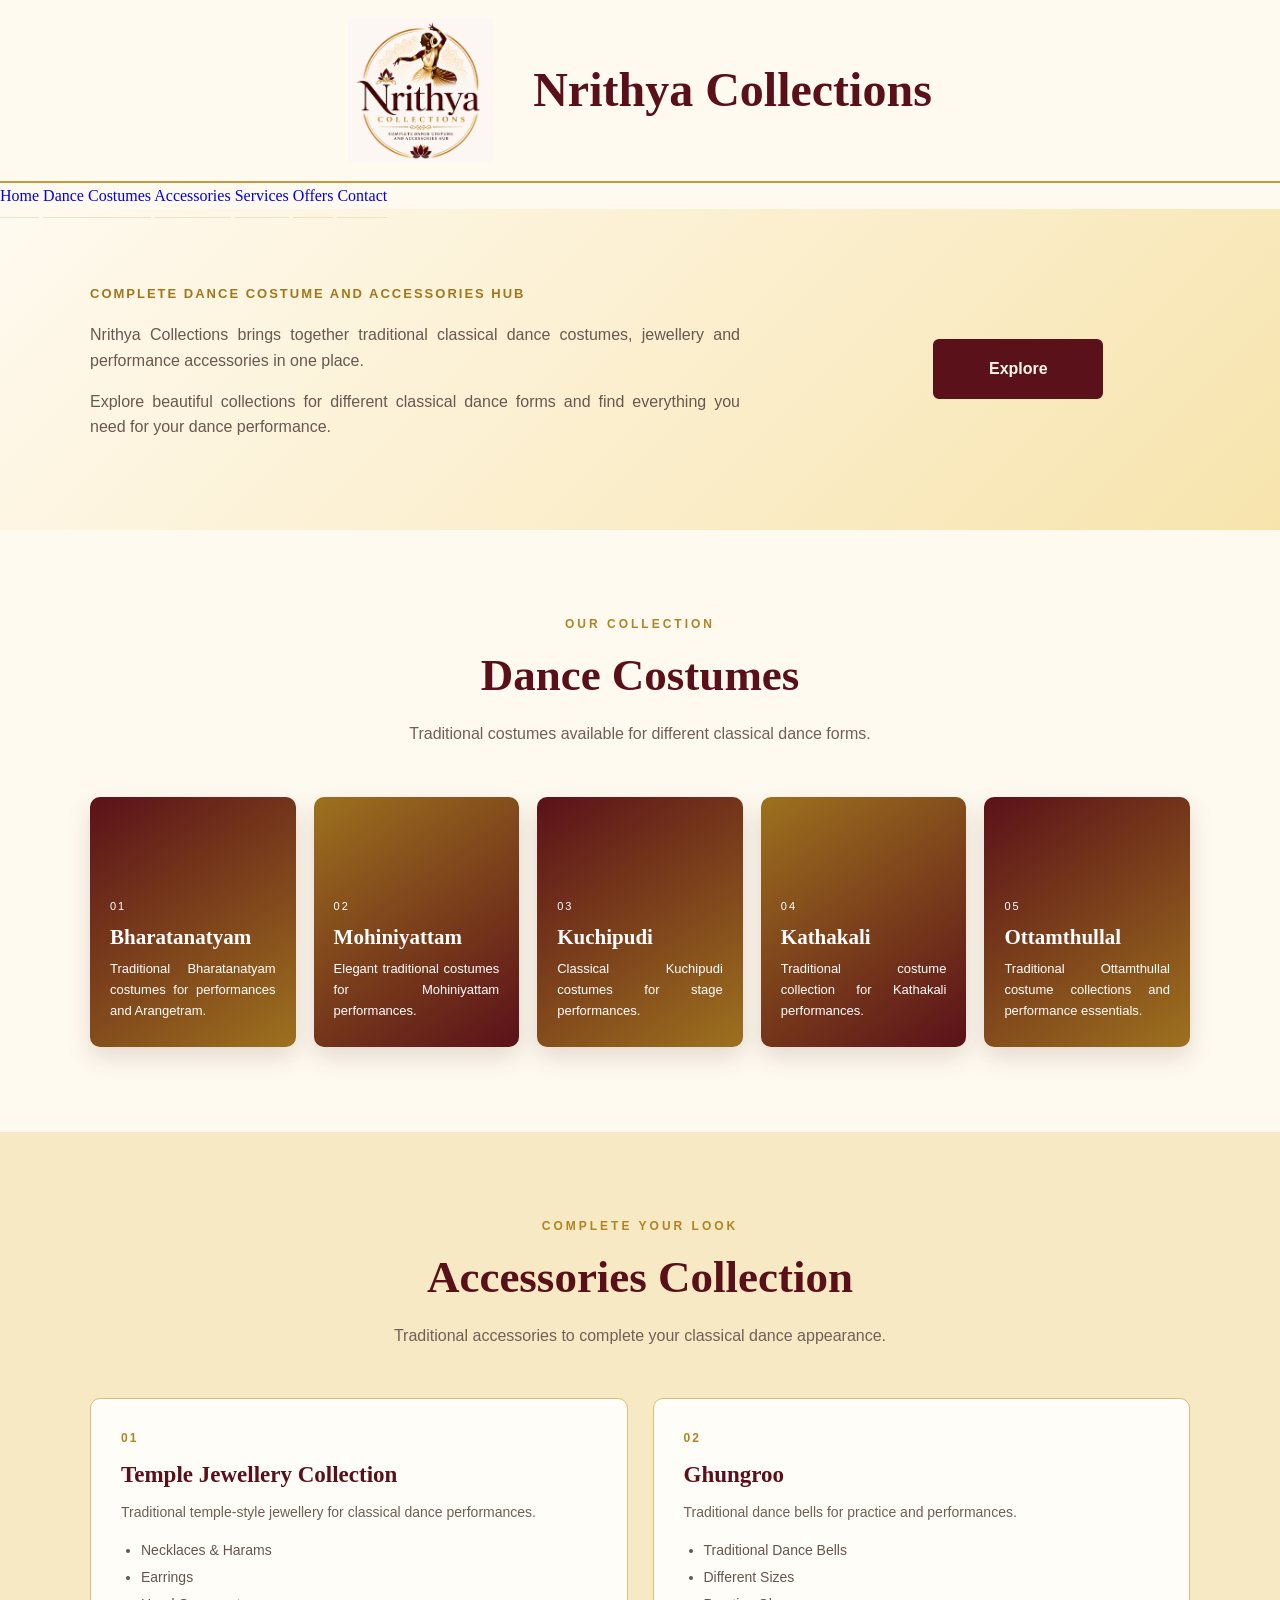
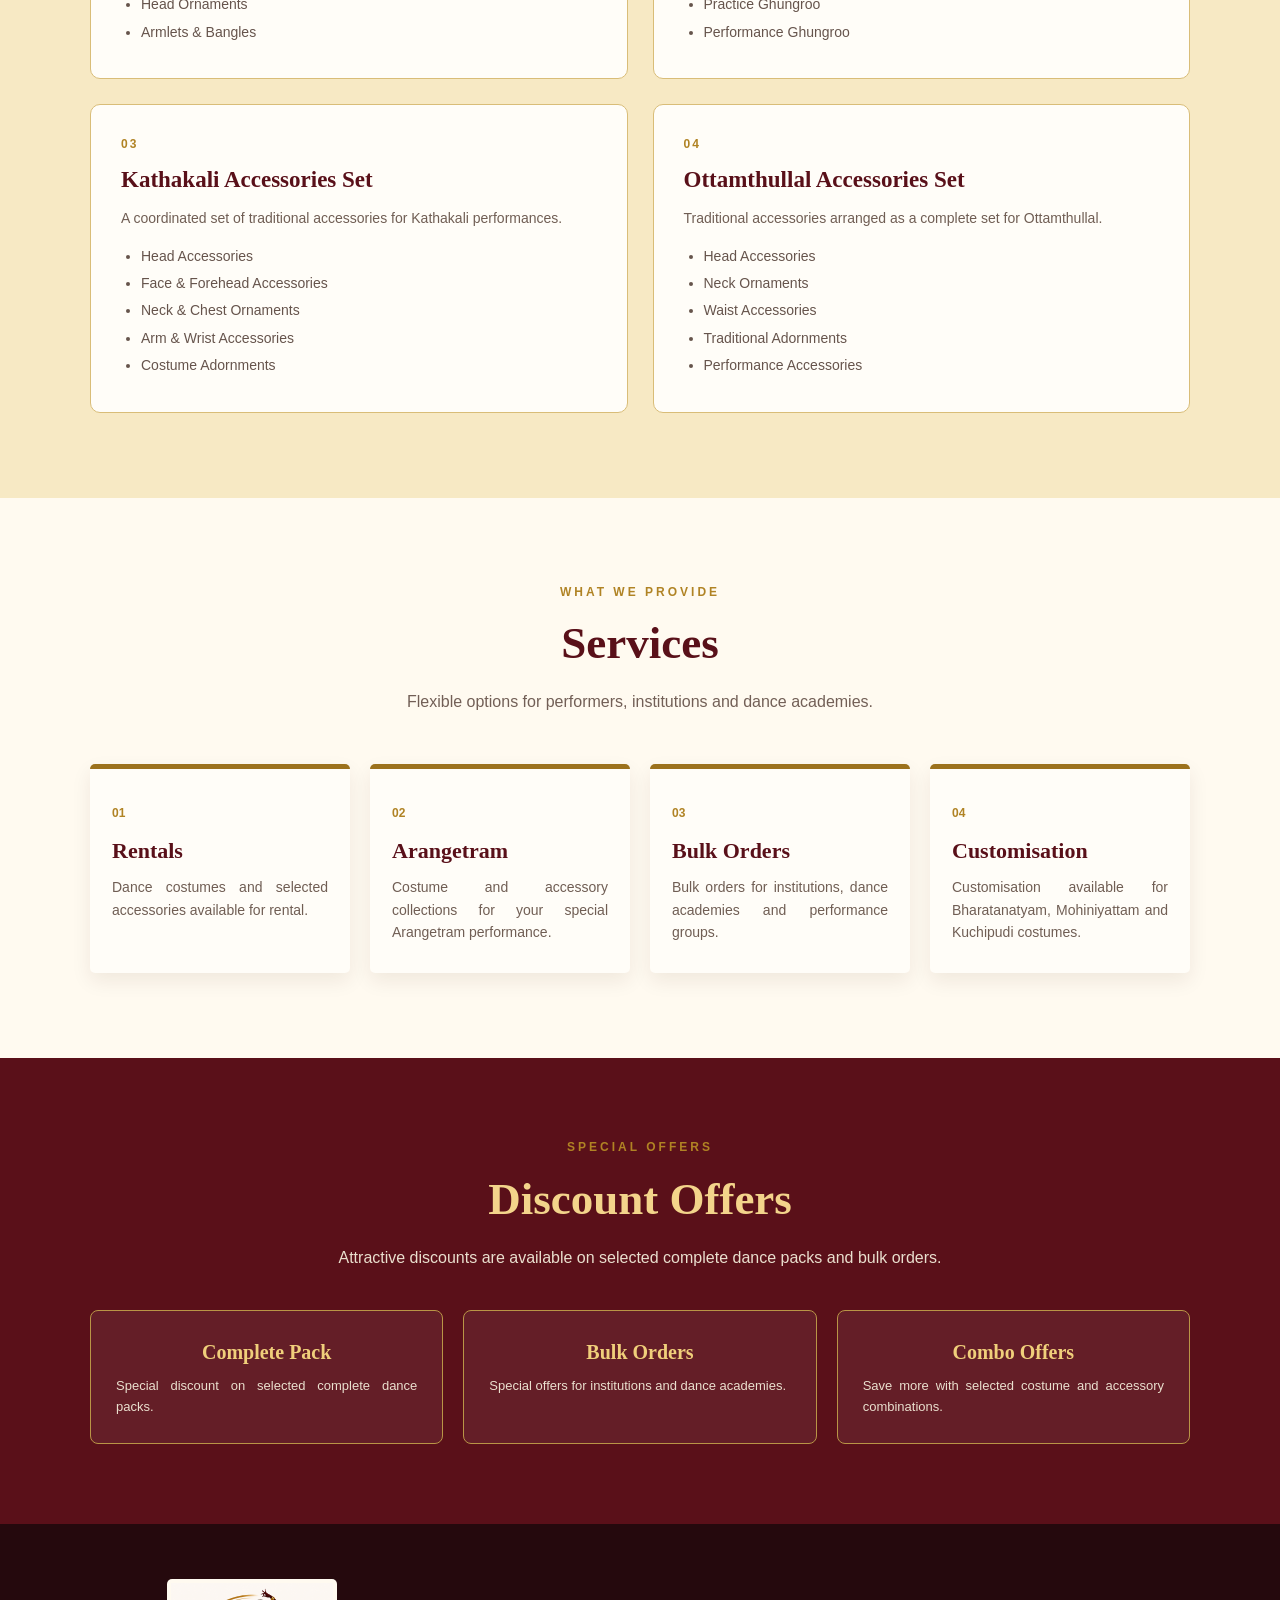
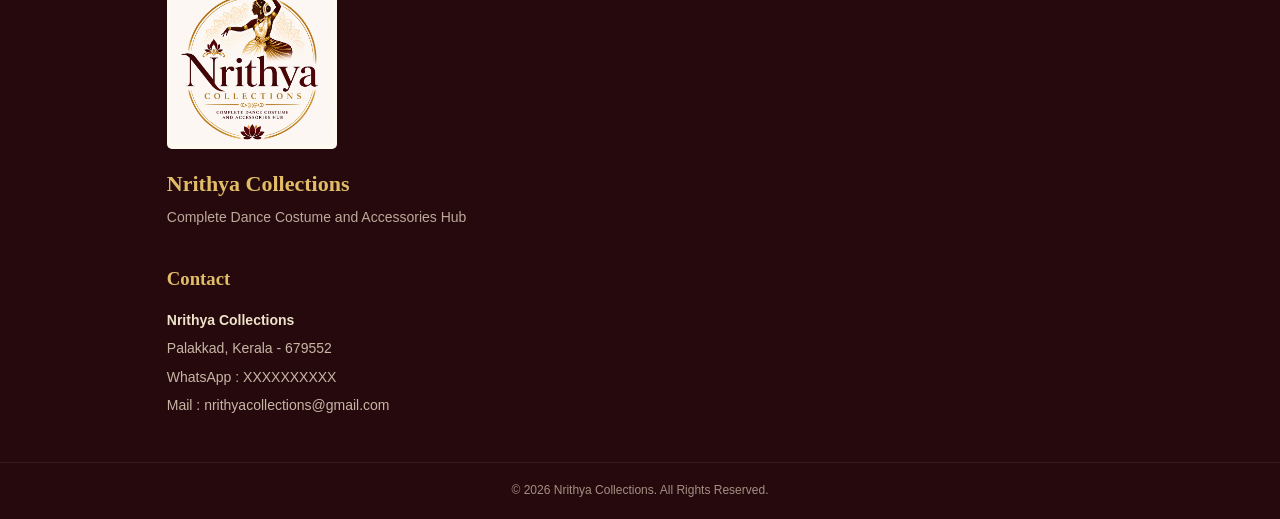
==== commit f20f0167: "Refactor HTML structure and improve formatting" ====
--- a/index.html
+++ b/index.html
@@ -15,7 +15,10 @@
 
 <body>
 
+<!-- ================= HEADER ================= -->
+
 <header id="home">
+
     <div class="header-container">
 
         <a href="#home">
@@ -27,8 +30,34 @@
         <h1>Nrithya Collections</h1>
 
     </div>
+
 </header>
 
+
+<!-- ================= NAVIGATION BAR ================= -->
+
+<nav class="navbar">
+
+    <div class="nav-container">
+
+        <a href="#home">Home</a>
+
+        <a href="#costumes">Dance Costumes</a>
+
+        <a href="#accessories">Accessories</a>
+
+        <a href="#services">Services</a>
+
+        <a href="#offers">Offers</a>
+
+        <a href="#contact">Contact</a>
+
+    </div>
+
+</nav>
+
+
+<!-- ================= INTRODUCTION ================= -->
 
 <section class="intro">
 
@@ -54,6 +83,7 @@
 
         </div>
 
+
         <div class="explore-area">
 
             <a href="#costumes" class="explore-button">
@@ -67,6 +97,8 @@
 </section>
 
 
+<!-- ================= DANCE COSTUMES ================= -->
+
 <section class="content-section" id="costumes">
 
     <div class="section-title">
@@ -88,48 +120,72 @@
     <div class="costume-container">
 
         <div class="costume-card">
+
             <span>01</span>
+
             <h3>Bharatanatyam</h3>
+
             <p>
                 Traditional Bharatanatyam costumes for
                 performances and Arangetram.
             </p>
-        </div>
+
+        </div>
+
 
         <div class="costume-card">
+
             <span>02</span>
+
             <h3>Mohiniyattam</h3>
+
             <p>
                 Elegant traditional costumes for
                 Mohiniyattam performances.
             </p>
-        </div>
+
+        </div>
+
 
         <div class="costume-card">
+
             <span>03</span>
+
             <h3>Kuchipudi</h3>
+
             <p>
                 Classical Kuchipudi costumes for
                 stage performances.
             </p>
-        </div>
+
+        </div>
+
 
         <div class="costume-card">
+
             <span>04</span>
+
             <h3>Kathakali</h3>
+
             <p>
                 Traditional costume collection for
                 Kathakali performances.
             </p>
-        </div>
+
+        </div>
+
 
         <div class="costume-card">
+
             <span>05</span>
+
             <h3>Ottamthullal</h3>
+
             <p>
                 Traditional Ottamthullal costume
                 collections and performance essentials.
             </p>
+
         </div>
 
     </div>
@@ -137,7 +193,10 @@
 </section>
 
 
-<section class="content-section accessories-section" id="accessories">
+<!-- ================= ACCESSORIES ================= -->
+
+<section class="content-section accessories-section"
+         id="accessories">
 
     <div class="section-title">
 
@@ -157,11 +216,18 @@
 
     <div class="accessory-container">
 
+
+        <!-- TEMPLE JEWELLERY -->
+
         <div class="accessory-card">
 
-            <div class="card-number">01</div>
-
-            <h3>Temple Jewellery Collection</h3>
+            <div class="card-number">
+                01
+            </div>
+
+            <h3>
+                Temple Jewellery Collection
+            </h3>
 
             <p>
                 Traditional temple-style jewellery for
@@ -178,11 +244,17 @@
         </div>
 
 
+        <!-- GHUNGROO -->
+
         <div class="accessory-card">
 
-            <div class="card-number">02</div>
-
-            <h3>Ghungroo</h3>
+            <div class="card-number">
+                02
+            </div>
+
+            <h3>
+                Ghungroo
+            </h3>
 
             <p>
                 Traditional dance bells for practice
@@ -199,11 +271,17 @@
         </div>
 
 
+        <!-- KATHAKALI -->
+
         <div class="accessory-card">
 
-            <div class="card-number">03</div>
-
-            <h3>Kathakali Accessories Set</h3>
+            <div class="card-number">
+                03
+            </div>
+
+            <h3>
+                Kathakali Accessories Set
+            </h3>
 
             <p>
                 A coordinated set of traditional
@@ -221,11 +299,17 @@
         </div>
 
 
+        <!-- OTTAMTHULLAL -->
+
         <div class="accessory-card">
 
-            <div class="card-number">04</div>
-
-            <h3>Ottamthullal Accessories Set</h3>
+            <div class="card-number">
+                04
+            </div>
+
+            <h3>
+                Ottamthullal Accessories Set
+            </h3>
 
             <p>
                 Traditional accessories arranged as
@@ -247,7 +331,10 @@
 </section>
 
 
-<section class="content-section services-section" id="services">
+<!-- ================= SERVICES ================= -->
+
+<section class="content-section"
+         id="services">
 
     <div class="section-title">
 
@@ -267,40 +354,68 @@
 
     <div class="service-container">
 
+
         <div class="service-card">
+
             <span>01</span>
-            <h3>Rentals</h3>
+
+            <h3>
+                Rentals
+            </h3>
+
             <p>
                 Dance costumes and selected accessories
                 available for rental.
             </p>
-        </div>
+
+        </div>
+
 
         <div class="service-card">
+
             <span>02</span>
-            <h3>Arangetram</h3>
+
+            <h3>
+                Arangetram
+            </h3>
+
             <p>
                 Costume and accessory collections
                 for your special Arangetram performance.
             </p>
-        </div>
+
+        </div>
+
 
         <div class="service-card">
+
             <span>03</span>
-            <h3>Bulk Orders</h3>
+
+            <h3>
+                Bulk Orders
+            </h3>
+
             <p>
                 Bulk orders for institutions,
                 dance academies and performance groups.
             </p>
-        </div>
+
+        </div>
+
 
         <div class="service-card">
+
             <span>04</span>
-            <h3>Customisation</h3>
+
+            <h3>
+                Customisation
+            </h3>
+
             <p>
                 Customisation available for Bharatanatyam,
                 Mohiniyattam and Kuchipudi costumes.
             </p>
+
         </div>
 
     </div>
@@ -308,7 +423,10 @@
 </section>
 
 
-<section class="offers">
+<!-- ================= OFFERS ================= -->
+
+<section class="offers"
+         id="offers">
 
     <div class="offers-container">
 
@@ -316,7 +434,9 @@
             SPECIAL OFFERS
         </p>
 
-        <h2>Discount Offers</h2>
+        <h2>
+            Discount Offers
+        </h2>
 
         <p>
             Attractive discounts are available on selected
@@ -326,32 +446,48 @@
 
         <div class="offer-items">
 
+
             <div>
-                <strong>Complete Pack</strong>
+
+                <strong>
+                    Complete Pack
+                </strong>
 
                 <span>
                     Special discount on selected complete
                     dance packs.
                 </span>
-            </div>
+
+            </div>
+
 
             <div>
-                <strong>Bulk Orders</strong>
+
+                <strong>
+                    Bulk Orders
+                </strong>
 
                 <span>
                     Special offers for institutions and
                     dance academies.
                 </span>
-            </div>
+
+            </div>
+
 
             <div>
-                <strong>Combo Offers</strong>
+
+                <strong>
+                    Combo Offers
+                </strong>
 
                 <span>
                     Save more with selected costume and
                     accessory combinations.
                 </span>
-            </div>
+
+            </div>
+
 
         </div>
 
@@ -360,16 +496,21 @@
 </section>
 
 
+<!-- ================= FOOTER ================= -->
+
 <footer id="contact">
 
     <div class="footer-container">
+
 
         <div class="footer-brand">
 
             <img src="logo.png"
                  alt="Nrithya Collections Logo">
 
-            <h3>Nrithya Collections</h3>
+            <h3>
+                Nrithya Collections
+            </h3>
 
             <p>
                 Complete Dance Costume and Accessories Hub
@@ -380,10 +521,14 @@
 
         <div class="footer-contact">
 
-            <h3>Contact</h3>
-
-            <p>
-                <strong>Nrithya Collections</strong>
+            <h3>
+                Contact
+            </h3>
+
+            <p>
+                <strong>
+                    Nrithya Collections
+                </strong>
             </p>
 
             <p>
@@ -404,7 +549,10 @@
 
 
     <div class="copyright">
-        © 2026 Nrithya Collections. All Rights Reserved.
+
+        © 2026 Nrithya Collections.
+        All Rights Reserved.
+
     </div>
 
 </footer>
--- a/style.css
+++ b/style.css
@@ -1,6 +1,3 @@
-```css
-/* ================= GENERAL ================= */
-
 * {
     margin: 0;
     padding: 0;
@@ -13,11 +10,8 @@
 
 body {
     font-family: Georgia, "Times New Roman", serif;
-
     background: #fffaf0;
-
     color: #421319;
-
     line-height: 1.6;
 }
 
@@ -26,141 +20,91 @@
 }
 
 
-/* ================= HEADER ================= */
+/* HEADER */
 
 header {
-
     background: #fffaf0;
-
     border-bottom: 2px solid #c79a3b;
-
     padding: 18px 6%;
-
 }
 
 .header-container {
-
-    max-width: 1200px;
-
+    max-width: 1100px;
     margin: auto;
 
     display: flex;
-
     align-items: center;
-
-    justify-content: space-between;
-
-    gap: 30px;
-
+    justify-content: center;
+
+    gap: 40px;
 }
 
 .logo {
-
     width: 145px;
-
     height: auto;
-
     display: block;
-
 }
 
 .header-container h1 {
-
-    flex: 1;
-
+    color: #5a1019;
+    font-size: clamp(28px, 4vw, 48px);
     text-align: center;
-
-    color: #5a1019;
-
-    font-size: clamp(28px, 4vw, 48px);
-
-    letter-spacing: 1px;
-
-}
-
-
-/* ================= INTRO ================= */
+}
+
+
+/* INTRO */
 
 .intro {
-
-    background:
-        linear-gradient(
-            135deg,
-            #fffaf0,
-            #f7e4ad
-        );
+    background: linear-gradient(
+        135deg,
+        #fffaf0,
+        #f7e4ad
+    );
 
     padding: 75px 6%;
-
 }
 
 .intro-container {
-
     max-width: 1100px;
-
     margin: auto;
 
     display: grid;
-
     grid-template-columns: 2fr 1fr;
 
     align-items: center;
-
     gap: 70px;
-
 }
 
 .description {
-
     max-width: 650px;
-
 }
 
 .small-heading {
-
     color: #a2761c;
-
-    font-family: Arial, sans-serif;
-
+    font-family: Arial, sans-serif;
     font-size: 13px;
-
     font-weight: bold;
-
     letter-spacing: 2px;
-
     margin-bottom: 18px;
-
 }
 
 .description p:not(.small-heading) {
-
-    font-family: Arial, sans-serif;
-
+    font-family: Arial, sans-serif;
     color: #6a5750;
-
     font-size: 16px;
-
-    margin-bottom: 12px;
-
-}
-
-
-/* ================= EXPLORE ================= */
+    margin-bottom: 15px;
+
+    text-align: justify;
+}
 
 .explore-area {
-
     display: flex;
-
     justify-content: center;
-
     align-items: center;
-
 }
 
 .explore-button {
-
     display: inline-block;
-
     min-width: 170px;
 
     padding: 15px 35px;
@@ -168,744 +112,509 @@
     text-align: center;
 
     background: #5b1119;
-
     color: #fff8e8;
 
     border: 2px solid #5b1119;
-
     border-radius: 6px;
 
     font-family: Arial, sans-serif;
-
     font-weight: bold;
 
-    letter-spacing: 1px;
-
     transition: 0.3s;
-
 }
 
 .explore-button:hover {
-
     background: #b48626;
-
     border-color: #b48626;
-
     transform: translateY(-3px);
-
-}
-
-
-/* ================= SECTIONS ================= */
+}
+
+
+/* COMMON SECTIONS */
 
 .content-section {
-
     padding: 85px 6%;
-
 }
 
 .section-title {
-
     max-width: 750px;
-
     margin: 0 auto 50px;
 
     text-align: center;
-
 }
 
 .section-label {
-
     color: #b08324;
 
     font-family: Arial, sans-serif;
 
     font-size: 12px;
-
     font-weight: bold;
 
     letter-spacing: 3px;
-
-    text-transform: uppercase;
-
 }
 
 .section-title h2 {
-
     color: #591019;
-
     font-size: clamp(30px, 4vw, 45px);
-
     margin: 5px 0 10px;
-
 }
 
 .section-title p:last-child {
-
     color: #725f56;
-
-    font-family: Arial, sans-serif;
-
-}
-
-
-/* ================= DANCE COSTUMES ================= */
+    font-family: Arial, sans-serif;
+}
+
+
+/* DANCE COSTUMES */
 
 .costume-container {
-
     max-width: 1100px;
-
     margin: auto;
 
     display: grid;
-
     grid-template-columns: repeat(5, 1fr);
 
     gap: 18px;
 
+    align-items: stretch;
 }
 
 .costume-card {
-
     min-height: 250px;
 
     padding: 25px 20px;
 
     display: flex;
-
     flex-direction: column;
-
     justify-content: flex-end;
 
-    position: relative;
-
-    overflow: hidden;
-
     border-radius: 10px;
 
     color: white;
 
-    background:
-        linear-gradient(
-            145deg,
-            #5b1119,
-            #9d711e
-        );
+    background: linear-gradient(
+        145deg,
+        #5b1119,
+        #9d711e
+    );
 
     box-shadow:
-        0 10px 25px
-        rgba(70, 25, 15, 0.15);
+        0 10px 25px rgba(70, 25, 15, 0.15);
 
     transition: 0.3s;
-
 }
 
 .costume-card:nth-child(even) {
-
-    background:
-        linear-gradient(
-            145deg,
-            #9d711e,
-            #5b1119
-        );
-
+    background: linear-gradient(
+        145deg,
+        #9d711e,
+        #5b1119
+    );
 }
 
 .costume-card:hover {
-
     transform: translateY(-7px);
-
-}
-
-.costume-card::before {
-
-    content: "✦";
-
-    position: absolute;
-
-    top: 10px;
-
-    right: 15px;
-
-    font-size: 60px;
-
-    color: rgba(255,255,255,0.12);
-
 }
 
 .costume-card span {
-
-    font-family: Arial, sans-serif;
-
+    font-family: Arial, sans-serif;
     font-size: 11px;
-
     letter-spacing: 2px;
-
-    opacity: 0.8;
-
 }
 
 .costume-card h3 {
-
     font-size: 21px;
-
     margin: 5px 0;
-
 }
 
 .costume-card p {
-
-    font-family: Arial, sans-serif;
-
+    font-family: Arial, sans-serif;
     font-size: 13px;
 
-    opacity: 0.85;
-
-}
-
-
-/* ================= ACCESSORIES ================= */
+    text-align: justify;
+}
+
+
+/* ACCESSORIES */
 
 .accessories-section {
-
     background: #f7e9c4;
-
 }
 
 .accessory-container {
-
     max-width: 1100px;
-
     margin: auto;
 
     display: grid;
-
     grid-template-columns: repeat(2, 1fr);
 
     gap: 25px;
 
+    align-items: stretch;
 }
 
 .accessory-card {
-
     background: #fffdf8;
 
     border: 1px solid #d9bd78;
-
     border-radius: 10px;
 
     padding: 30px;
 
+    height: 100%;
+
     transition: 0.3s;
-
 }
 
 .accessory-card:hover {
-
     transform: translateY(-5px);
 
     box-shadow:
-        0 10px 25px
-        rgba(70, 25, 15, 0.10);
-
+        0 10px 25px rgba(70, 25, 15, 0.10);
 }
 
 .card-number {
-
     color: #b08324;
 
     font-family: Arial, sans-serif;
 
     font-size: 12px;
-
     font-weight: bold;
 
     letter-spacing: 2px;
-
 }
 
 .accessory-card h3 {
-
     color: #591019;
-
     font-size: 23px;
-
     margin: 8px 0;
-
 }
 
 .accessory-card p {
-
     color: #705e54;
 
     font-family: Arial, sans-serif;
 
     font-size: 14px;
 
+    text-align: justify;
 }
 
 .accessory-card ul {
-
     margin-top: 15px;
-
     padding-left: 20px;
 
     color: #66544c;
 
     font-family: Arial, sans-serif;
-
     font-size: 14px;
-
 }
 
 .accessory-card li {
-
     margin: 5px 0;
-
-}
-
-
-/* ================= SERVICES ================= */
-
-.services-section {
+}
+
+
+/* SERVICES */
+
+.service-container {
+    max-width: 1100px;
+    margin: auto;
+
+    display: grid;
+    grid-template-columns: repeat(4, 1fr);
+
+    gap: 20px;
+
+    align-items: stretch;
+}
+
+.service-card {
+    padding: 30px 22px;
+
+    background: #fffdf8;
+
+    border-top: 5px solid #9c721d;
+    border-radius: 5px;
+
+    box-shadow:
+        0 8px 20px rgba(70, 25, 15, 0.08);
+
+    height: 100%;
+
+    transition: 0.3s;
+}
+
+.service-card:hover {
+    transform: translateY(-5px);
+}
+
+.service-card span {
+    color: #b08324;
+
+    font-family: Arial, sans-serif;
+
+    font-size: 12px;
+    font-weight: bold;
+}
+
+.service-card h3 {
+    color: #591019;
+    font-size: 22px;
+    margin: 8px 0;
+}
+
+.service-card p {
+    color: #705e54;
+
+    font-family: Arial, sans-serif;
+    font-size: 14px;
+
+    text-align: justify;
+}
+
+
+/* OFFERS */
+
+.offers {
+    padding: 80px 6%;
+
+    background: #5a1019;
+
+    color: white;
+
+    text-align: center;
+}
+
+.offers-container {
+    max-width: 1100px;
+    margin: auto;
+}
+
+.offers h2 {
+    color: #f3d48b;
+
+    font-size: clamp(30px, 4vw, 45px);
+
+    margin: 5px 0 10px;
+}
+
+.offers-container > p:not(.section-label) {
+    color: #eadfce;
+
+    font-family: Arial, sans-serif;
+}
+
+.offer-items {
+    margin-top: 40px;
+
+    display: grid;
+    grid-template-columns: repeat(3, 1fr);
+
+    gap: 20px;
+
+    align-items: stretch;
+}
+
+.offer-items div {
+    padding: 25px;
+
+    border: 1px solid #b99546;
+
+    background: rgba(255, 255, 255, 0.06);
+
+    border-radius: 8px;
+}
+
+.offer-items strong {
+    display: block;
+
+    color: #f0cf7b;
+
+    font-size: 20px;
+
+    margin-bottom: 8px;
+}
+
+.offer-items span {
+    display: block;
+
+    color: #eadfce;
+
+    font-family: Arial, sans-serif;
+
+    font-size: 13px;
+
+    text-align: justify;
+}
+
+
+/* FOOTER */
+
+footer {
+    background: #25090d;
+    color: #e9dbc3;
+}
+
+.footer-container {
+    max-width: 1100px;
+    margin: auto;
+
+    padding: 55px 6% 40px;
+
+    display: grid;
+    grid-template-columns: 1fr 1fr;
+
+    gap: 60px;
+
+    align-items: start;
+}
+
+.footer-brand img {
+    width: 170px;
 
     background: #fffaf0;
 
-}
-
-.service-container {
-
-    max-width: 1100px;
-
-    margin: auto;
-
-    display: grid;
-
-    grid-template-columns: repeat(4, 1fr);
-
-    gap: 20px;
-
-}
-
-.service-card {
-
-    padding: 30px 22px;
-
-    background: #fffdf8;
-
-    border-top: 5px solid #9c721d;
-
     border-radius: 5px;
 
-    box-shadow:
-        0 8px 20px
-        rgba(70, 25, 15, 0.08);
-
-    transition: 0.3s;
-
-}
-
-.service-card:hover {
-
-    transform: translateY(-5px);
-
-}
-
-.service-card span {
-
-    color: #b08324;
+    padding: 4px;
+
+    margin-bottom: 10px;
+}
+
+.footer-brand h3 {
+    color: #e2bd68;
+    font-size: 22px;
+    margin-bottom: 5px;
+}
+
+.footer-brand p {
+    color: #c8b6a5;
+
+    font-family: Arial, sans-serif;
+
+    font-size: 14px;
+
+    text-align: justify;
+}
+
+.footer-contact h3 {
+    color: #e2bd68;
+    margin-bottom: 15px;
+}
+
+.footer-contact p {
+    color: #c8b6a5;
+
+    font-family: Arial, sans-serif;
+
+    font-size: 14px;
+
+    margin: 6px 0;
+}
+
+.footer-contact strong {
+    color: #f0e2ca;
+}
+
+.copyright {
+    border-top: 1px solid rgba(255,255,255,0.1);
+
+    padding: 17px;
+
+    text-align: center;
+
+    color: #9d8b7c;
 
     font-family: Arial, sans-serif;
 
     font-size: 12px;
-
-    font-weight: bold;
-
-}
-
-.service-card h3 {
-
-    color: #591019;
-
-    font-size: 22px;
-
-    margin: 8px 0;
-
-}
-
-.service-card p {
-
-    color: #705e54;
-
-    font-family: Arial, sans-serif;
-
-    font-size: 14px;
-
-}
-
-
-/* ================= OFFERS ================= */
-
-.offers {
-
-    padding: 80px 6%;
-
-    background: #5a1019;
-
-    color: white;
-
-    text-align: center;
-
-}
-
-.offers-container {
-
-    max-width: 1100px;
-
-    margin: auto;
-
-}
-
-.offers h2 {
-
-    color: #f3d48b;
-
-    font-size: clamp(30px, 4vw, 45px);
-
-    margin: 5px 0 10px;
-
-}
-
-.offers > .offers-container > p:not(.section-label) {
-
-    color: #eadfce;
-
-    font-family: Arial, sans-serif;
-
-}
-
-.offer-items {
-
-    margin-top: 40px;
-
-    display: grid;
-
-    grid-template-columns: repeat(3, 1fr);
-
-    gap: 20px;
-
-}
-
-.offer-items div {
-
-    padding: 25px;
-
-    border: 1px solid #b99546;
-
-    background: rgba(255,255,255,0.06);
-
-    border-radius: 8px;
-
-}
-
-.offer-items strong {
-
-    display: block;
-
-    color: #f0cf7b;
-
-    font-size: 20px;
-
-    margin-bottom: 8px;
-
-}
-
-.offer-items span {
-
-    display: block;
-
-    color: #eadfce;
-
-    font-family: Arial, sans-serif;
-
-    font-size: 13px;
-
-}
-
-
-/* ================= FOOTER ================= */
-
-footer {
-
-    background: #25090d;
-
-    color: #e9dbc3;
-
-}
-
-.footer-container {
-
-    max-width: 1100px;
-
-    margin: auto;
-
-    padding: 55px 6% 40px;
-
-    display: grid;
-
-    grid-template-columns: 1fr 1fr;
-
-    gap: 60px;
-
-}
-
-.footer-brand img {
-
-    width: 170px;
-
-    background: #fffaf0;
-
-    border-radius: 5px;
-
-    padding: 4px;
-
-    margin-bottom: 10px;
-
-}
-
-.footer-brand h3 {
-
-    color: #e2bd68;
-
-    font-size: 22px;
-
-    margin-bottom: 5px;
-
-}
-
-.footer-brand p {
-
-    color: #c8b6a5;
-
-    font-family: Arial, sans-serif;
-
-    font-size: 14px;
-
-}
-
-.footer-contact h3 {
-
-    color: #e2bd68;
-
-    margin-bottom: 15px;
-
-}
-
-.footer-contact p {
-
-    color: #c8b6a5;
-
-    font-family: Arial, sans-serif;
-
-    font-size: 14px;
-
-    margin: 6px 0;
-
-}
-
-.footer-contact strong {
-
-    color: #f0e2ca;
-
-}
-
-.copyright {
-
-    border-top: 1px solid rgba(255,255,255,0.1);
-
-    padding: 17px;
-
-    text-align: center;
-
-    color: #9d8b7c;
-
-    font-family: Arial, sans-serif;
-
-    font-size: 12px;
-
-}
-
-
-/* ================= TABLET ================= */
+}
+
+
+/* TABLET */
 
 @media (max-width: 1000px) {
 
     .costume-container {
-
         grid-template-columns: repeat(3, 1fr);
-
     }
 
     .service-container {
-
         grid-template-columns: repeat(2, 1fr);
-
-    }
-
-}
-
-
-/* ================= MOBILE ================= */
+    }
+}
+
+
+/* MOBILE */
 
 @media (max-width: 700px) {
 
     header {
-
         padding: 15px 5%;
-
     }
 
     .header-container {
-
         flex-direction: column;
-
+        gap: 15px;
+    }
+
+    .logo {
+        width: 125px;
+    }
+
+    .header-container h1 {
+        font-size: 30px;
+    }
+
+    .intro {
+        padding: 55px 5%;
+    }
+
+    .intro-container {
+        grid-template-columns: 1fr;
+        gap: 30px;
         text-align: center;
-
-    }
-
-    .logo {
-
-        width: 125px;
-
-    }
-
-    .header-container h1 {
-
-        font-size: 30px;
-
-    }
-
-    .intro {
-
-        padding: 55px 5%;
-
-    }
-
-    .intro-container {
-
+    }
+
+    .description {
+        margin: auto;
+    }
+
+    .description p:not(.small-heading) {
+        text-align: justify;
+    }
+
+    .content-section {
+        padding: 65px 5%;
+    }
+
+    .costume-container,
+    .accessory-container,
+    .service-container,
+    .offer-items,
+    .footer-container {
         grid-template-columns: 1fr;
-
-        gap: 30px;
-
+    }
+
+    .costume-card {
+        min-height: 190px;
+    }
+
+    .footer-container {
+        gap: 35px;
+    }
+
+    .footer-brand,
+    .footer-contact {
         text-align: center;
-
-    }
-
-    .description {
-
-        margin: auto;
-
-    }
-
-    .explore-area {
-
-        justify-content: center;
-
-    }
-
-    .content-section {
-
-        padding: 65px 5%;
-
-    }
-
-    .costume-container,
-
-    .accessory-container,
-
-    .service-container,
-
-    .offer-items,
-
-    .footer-container {
-
-        grid-template-columns: 1fr;
-
-    }
-
-    .costume-card {
-
-        min-height: 190px;
-
-    }
-
-    .footer-container {
-
-        gap: 35px;
-
-    }
-
-}
-```x) {
-
-    .dance-grid {
-        grid-template-columns: repeat(3, 1fr);
-    }
-
-    .service-grid {
-        grid-template-columns: repeat(2, 1fr);
-    }
-}
-
-
-/* ================= MOBILE ================= */
-
-@media (max-width: 750px) {
-
-    .header-container {
-        min-height: 75px;
-    }
-
-    .logo {
-        width: 130px;
-    }
-
-    .menu-button {
-        display: block;
-
-        position: absolute;
-
-        right: 5%;
-        top: 22px;
-    }
-
-    nav {
-        display: none;
-
-        width: 100%;
-
-        flex-direction: column;
-
-        align-items: center;
-
-        gap: 5px;
-
-        padding: 10px 0 15px;
-    }
-
-    nav.active {
-        display: flex;
-    }
-
-    .header-container {
-        flex-wrap: wrap;
-    }
-
-    .hero {
-        min-height: 560px;
-    }
-
-    .hero h1 {
+    }
+
+    .footer-brand p {
+        text-align: center;
+    }
+        } h1 {
         font-size: 43px;
     }
 
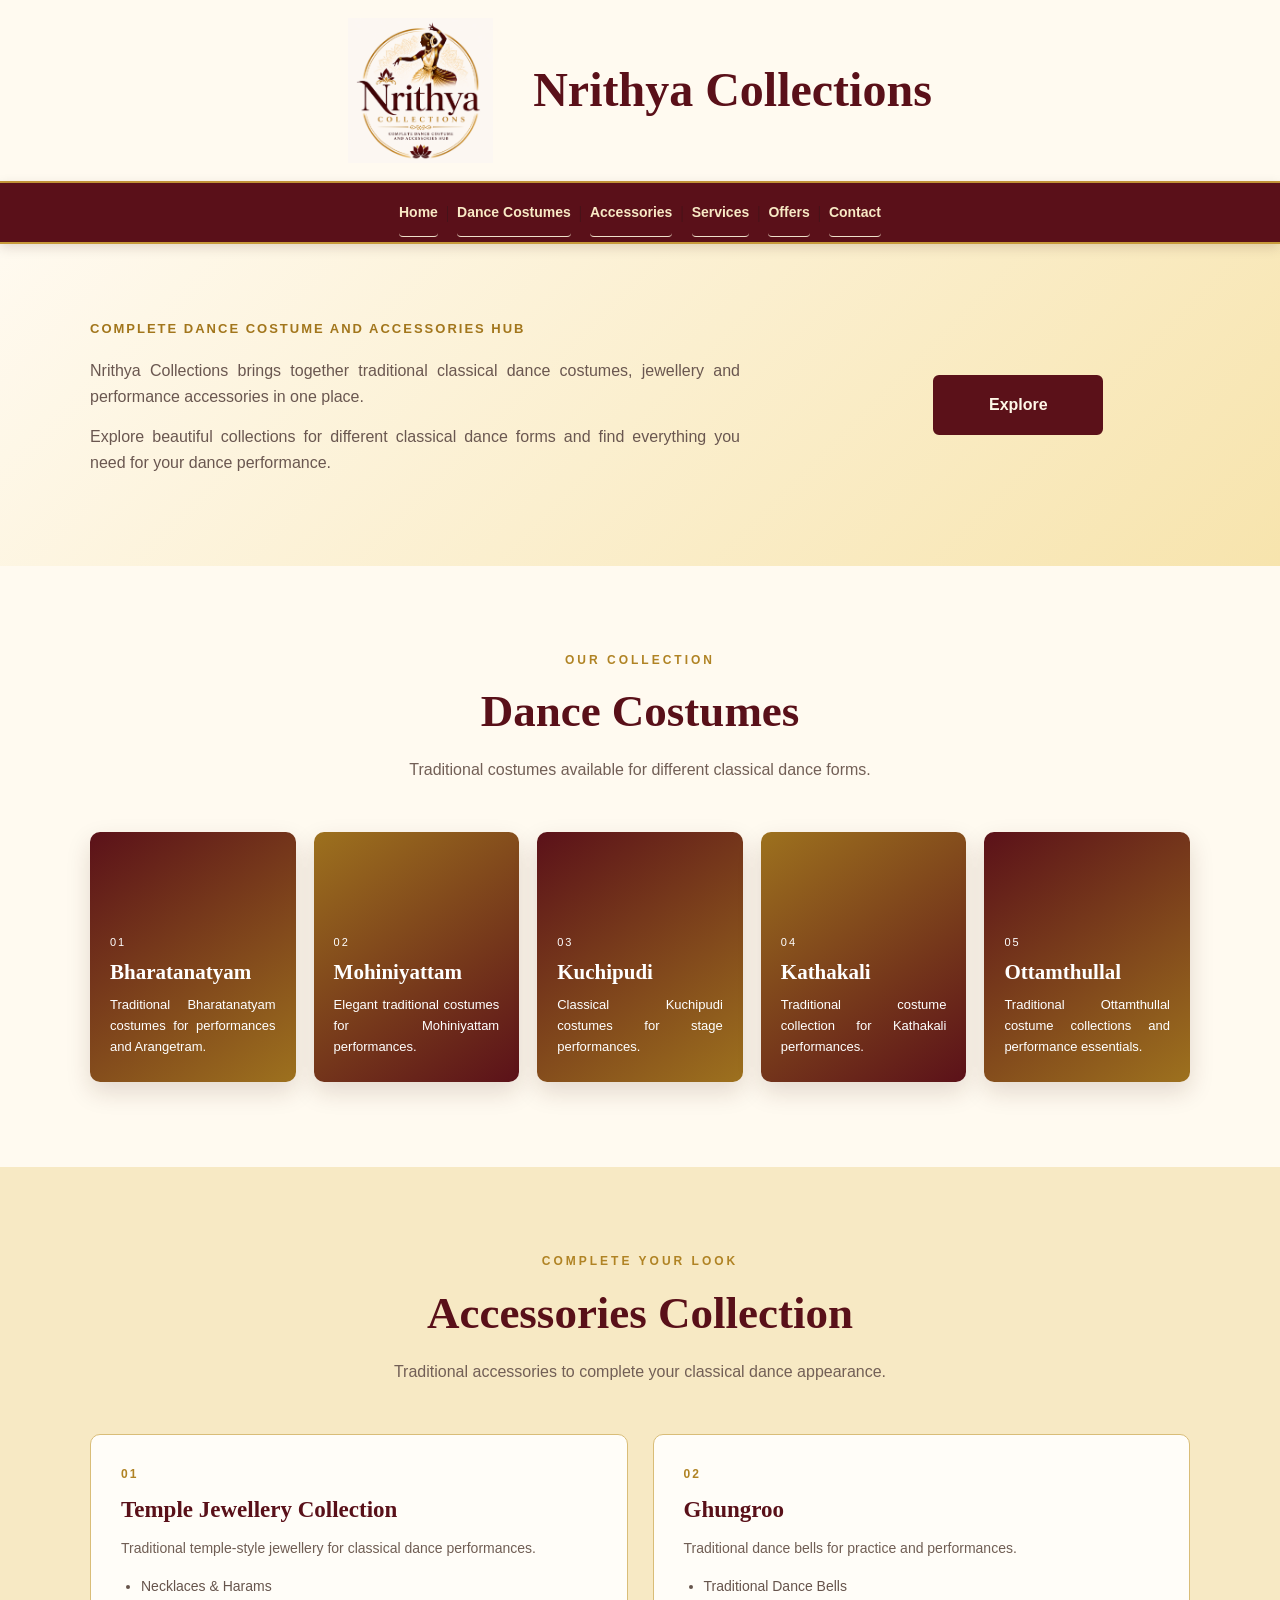
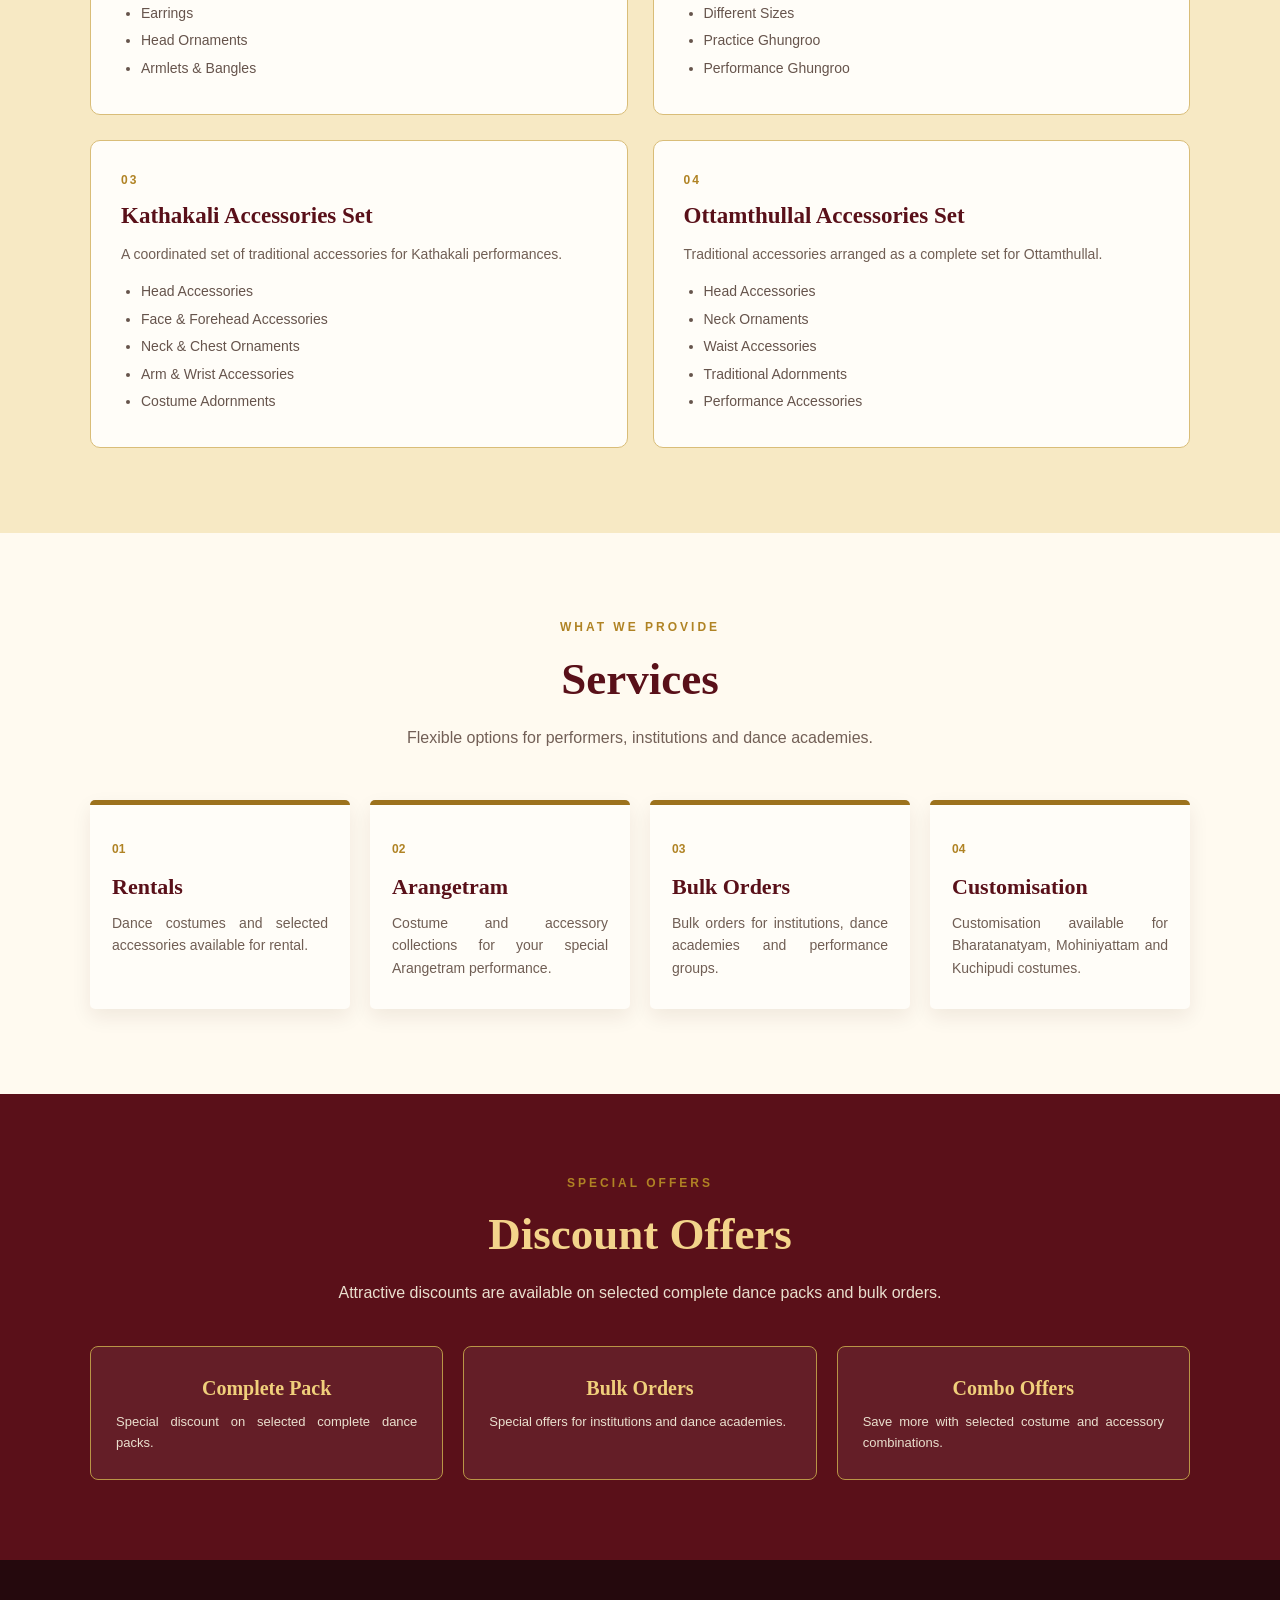
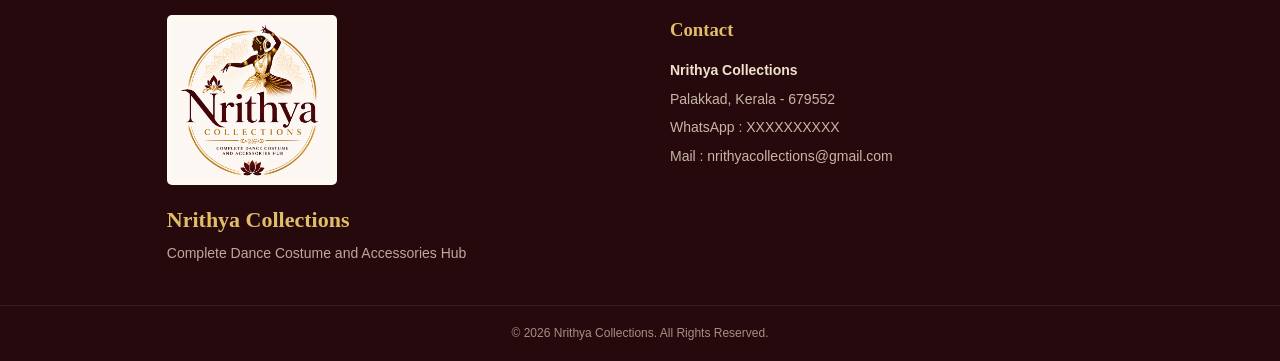
==== commit c63b1025: "Refactor HTML structure and improve formatting" ====
--- a/index.html
+++ b/index.html
@@ -3,10 +3,11 @@
 
 <head>
     <meta charset="UTF-8">
+
     <meta name="viewport" content="width=device-width, initial-scale=1.0">
 
     <meta name="description"
-          content="Nrithya Collections - Complete Dance Costume and Accessories Hub">
+        content="Nrithya Collections - Complete Dance Costume and Accessories Hub">
 
     <title>Nrithya Collections</title>
 
@@ -15,550 +16,636 @@
 
 <body>
 
-<!-- ================= HEADER ================= -->
-
-<header id="home">
-
-    <div class="header-container">
-
-        <a href="#home">
-            <img src="logo.png"
-                 alt="Nrithya Collections Logo"
-                 class="logo">
-        </a>
-
-        <h1>Nrithya Collections</h1>
-
-    </div>
-
-</header>
-
-
-<!-- ================= NAVIGATION BAR ================= -->
-
-<nav class="navbar">
-
-    <div class="nav-container">
-
-        <a href="#home">Home</a>
-
-        <a href="#costumes">Dance Costumes</a>
-
-        <a href="#accessories">Accessories</a>
-
-        <a href="#services">Services</a>
-
-        <a href="#offers">Offers</a>
-
-        <a href="#contact">Contact</a>
-
-    </div>
-
-</nav>
-
-
-<!-- ================= INTRODUCTION ================= -->
-
-<section class="intro">
-
-    <div class="intro-container">
-
-        <div class="description">
-
-            <p class="small-heading">
-                COMPLETE DANCE COSTUME AND ACCESSORIES HUB
-            </p>
+    <!-- ================= HEADER ================= -->
+
+    <header id="home">
+
+        <div class="header-container">
+
+            <a href="#home">
+                <img src="logo.png"
+                    alt="Nrithya Collections Logo"
+                    class="logo">
+            </a>
+
+            <h1>Nrithya Collections</h1>
+
+        </div>
+
+    </header>
+
+
+    <!-- ================= NAVIGATION ================= -->
+
+    <nav class="navbar">
+
+        <div class="nav-container">
+
+            <a href="#home">Home</a>
+
+            <span class="nav-divider">|</span>
+
+            <a href="#costumes">Dance Costumes</a>
+
+            <span class="nav-divider">|</span>
+
+            <a href="#accessories">Accessories</a>
+
+            <span class="nav-divider">|</span>
+
+            <a href="#services">Services</a>
+
+            <span class="nav-divider">|</span>
+
+            <a href="#offers">Offers</a>
+
+            <span class="nav-divider">|</span>
+
+            <a href="#contact">Contact</a>
+
+        </div>
+
+    </nav>
+
+
+    <!-- ================= INTRODUCTION ================= -->
+
+    <section class="intro">
+
+        <div class="intro-container">
+
+            <div class="description">
+
+                <p class="small-heading">
+                    COMPLETE DANCE COSTUME AND ACCESSORIES HUB
+                </p>
+
+                <p>
+                    Nrithya Collections brings together traditional
+                    classical dance costumes, jewellery and performance
+                    accessories in one place.
+                </p>
+
+                <p>
+                    Explore beautiful collections for different
+                    classical dance forms and find everything you need
+                    for your dance performance.
+                </p>
+
+            </div>
+
+
+            <div class="explore-area">
+
+                <a href="#costumes" class="explore-button">
+                    Explore
+                </a>
+
+            </div>
+
+        </div>
+
+    </section>
+
+
+    <!-- ================= DANCE COSTUMES ================= -->
+
+    <section class="content-section" id="costumes">
+
+        <div class="section-title">
+
+            <p class="section-label">
+                OUR COLLECTION
+            </p>
+
+            <h2>
+                Dance Costumes
+            </h2>
 
             <p>
-                Nrithya Collections brings together traditional
-                classical dance costumes, jewellery and performance
-                accessories in one place.
-            </p>
+                Traditional costumes available for different
+                classical dance forms.
+            </p>
+
+        </div>
+
+
+        <div class="costume-container">
+
+            <div class="costume-card">
+
+                <span>01</span>
+
+                <h3>
+                    Bharatanatyam
+                </h3>
+
+                <p>
+                    Traditional Bharatanatyam costumes for
+                    performances and Arangetram.
+                </p>
+
+            </div>
+
+
+            <div class="costume-card">
+
+                <span>02</span>
+
+                <h3>
+                    Mohiniyattam
+                </h3>
+
+                <p>
+                    Elegant traditional costumes for
+                    Mohiniyattam performances.
+                </p>
+
+            </div>
+
+
+            <div class="costume-card">
+
+                <span>03</span>
+
+                <h3>
+                    Kuchipudi
+                </h3>
+
+                <p>
+                    Classical Kuchipudi costumes for
+                    stage performances.
+                </p>
+
+            </div>
+
+
+            <div class="costume-card">
+
+                <span>04</span>
+
+                <h3>
+                    Kathakali
+                </h3>
+
+                <p>
+                    Traditional costume collection for
+                    Kathakali performances.
+                </p>
+
+            </div>
+
+
+            <div class="costume-card">
+
+                <span>05</span>
+
+                <h3>
+                    Ottamthullal
+                </h3>
+
+                <p>
+                    Traditional Ottamthullal costume
+                    collections and performance essentials.
+                </p>
+
+            </div>
+
+        </div>
+
+    </section>
+
+
+    <!-- ================= ACCESSORIES ================= -->
+
+    <section class="content-section accessories-section"
+        id="accessories">
+
+        <div class="section-title">
+
+            <p class="section-label">
+                COMPLETE YOUR LOOK
+            </p>
+
+            <h2>
+                Accessories Collection
+            </h2>
 
             <p>
-                Explore beautiful collections for different
-                classical dance forms and find everything you need
-                for your dance performance.
-            </p>
-
-        </div>
-
-
-        <div class="explore-area">
-
-            <a href="#costumes" class="explore-button">
-                Explore
-            </a>
-
-        </div>
-
-    </div>
-
-</section>
-
-
-<!-- ================= DANCE COSTUMES ================= -->
-
-<section class="content-section" id="costumes">
-
-    <div class="section-title">
-
-        <p class="section-label">
-            OUR COLLECTION
-        </p>
-
-        <h2>Dance Costumes</h2>
-
-        <p>
-            Traditional costumes available for different
-            classical dance forms.
-        </p>
-
-    </div>
-
-
-    <div class="costume-container">
-
-        <div class="costume-card">
-
-            <span>01</span>
-
-            <h3>Bharatanatyam</h3>
+                Traditional accessories to complete your
+                classical dance appearance.
+            </p>
+
+        </div>
+
+
+        <div class="accessory-container">
+
+
+            <!-- Temple Jewellery -->
+
+            <div class="accessory-card">
+
+                <div class="card-number">
+                    01
+                </div>
+
+                <h3>
+                    Temple Jewellery Collection
+                </h3>
+
+                <p>
+                    Traditional temple-style jewellery for
+                    classical dance performances.
+                </p>
+
+                <ul>
+
+                    <li>
+                        Necklaces & Harams
+                    </li>
+
+                    <li>
+                        Earrings
+                    </li>
+
+                    <li>
+                        Head Ornaments
+                    </li>
+
+                    <li>
+                        Armlets & Bangles
+                    </li>
+
+                </ul>
+
+            </div>
+
+
+            <!-- Ghungroo -->
+
+            <div class="accessory-card">
+
+                <div class="card-number">
+                    02
+                </div>
+
+                <h3>
+                    Ghungroo
+                </h3>
+
+                <p>
+                    Traditional dance bells for practice
+                    and performances.
+                </p>
+
+                <ul>
+
+                    <li>
+                        Traditional Dance Bells
+                    </li>
+
+                    <li>
+                        Different Sizes
+                    </li>
+
+                    <li>
+                        Practice Ghungroo
+                    </li>
+
+                    <li>
+                        Performance Ghungroo
+                    </li>
+
+                </ul>
+
+            </div>
+
+
+            <!-- Kathakali Accessories -->
+
+            <div class="accessory-card">
+
+                <div class="card-number">
+                    03
+                </div>
+
+                <h3>
+                    Kathakali Accessories Set
+                </h3>
+
+                <p>
+                    A coordinated set of traditional
+                    accessories for Kathakali performances.
+                </p>
+
+                <ul>
+
+                    <li>
+                        Head Accessories
+                    </li>
+
+                    <li>
+                        Face & Forehead Accessories
+                    </li>
+
+                    <li>
+                        Neck & Chest Ornaments
+                    </li>
+
+                    <li>
+                        Arm & Wrist Accessories
+                    </li>
+
+                    <li>
+                        Costume Adornments
+                    </li>
+
+                </ul>
+
+            </div>
+
+
+            <!-- Ottamthullal Accessories -->
+
+            <div class="accessory-card">
+
+                <div class="card-number">
+                    04
+                </div>
+
+                <h3>
+                    Ottamthullal Accessories Set
+                </h3>
+
+                <p>
+                    Traditional accessories arranged as a
+                    complete set for Ottamthullal.
+                </p>
+
+                <ul>
+
+                    <li>
+                        Head Accessories
+                    </li>
+
+                    <li>
+                        Neck Ornaments
+                    </li>
+
+                    <li>
+                        Waist Accessories
+                    </li>
+
+                    <li>
+                        Traditional Adornments
+                    </li>
+
+                    <li>
+                        Performance Accessories
+                    </li>
+
+                </ul>
+
+            </div>
+
+        </div>
+
+    </section>
+
+
+    <!-- ================= SERVICES ================= -->
+
+    <section class="content-section" id="services">
+
+        <div class="section-title">
+
+            <p class="section-label">
+                WHAT WE PROVIDE
+            </p>
+
+            <h2>
+                Services
+            </h2>
 
             <p>
-                Traditional Bharatanatyam costumes for
-                performances and Arangetram.
-            </p>
-
-        </div>
-
-
-        <div class="costume-card">
-
-            <span>02</span>
-
-            <h3>Mohiniyattam</h3>
+                Flexible options for performers,
+                institutions and dance academies.
+            </p>
+
+        </div>
+
+
+        <div class="service-container">
+
+
+            <div class="service-card">
+
+                <span>01</span>
+
+                <h3>
+                    Rentals
+                </h3>
+
+                <p>
+                    Dance costumes and selected accessories
+                    available for rental.
+                </p>
+
+            </div>
+
+
+            <div class="service-card">
+
+                <span>02</span>
+
+                <h3>
+                    Arangetram
+                </h3>
+
+                <p>
+                    Costume and accessory collections for
+                    your special Arangetram performance.
+                </p>
+
+            </div>
+
+
+            <div class="service-card">
+
+                <span>03</span>
+
+                <h3>
+                    Bulk Orders
+                </h3>
+
+                <p>
+                    Bulk orders for institutions,
+                    dance academies and performance groups.
+                </p>
+
+            </div>
+
+
+            <div class="service-card">
+
+                <span>04</span>
+
+                <h3>
+                    Customisation
+                </h3>
+
+                <p>
+                    Customisation available for Bharatanatyam,
+                    Mohiniyattam and Kuchipudi costumes.
+                </p>
+
+            </div>
+
+        </div>
+
+    </section>
+
+
+    <!-- ================= OFFERS ================= -->
+
+    <section class="offers" id="offers">
+
+        <div class="offers-container">
+
+            <p class="section-label">
+                SPECIAL OFFERS
+            </p>
+
+            <h2>
+                Discount Offers
+            </h2>
 
             <p>
-                Elegant traditional costumes for
-                Mohiniyattam performances.
-            </p>
-
-        </div>
-
-
-        <div class="costume-card">
-
-            <span>03</span>
-
-            <h3>Kuchipudi</h3>
-
-            <p>
-                Classical Kuchipudi costumes for
-                stage performances.
-            </p>
-
-        </div>
-
-
-        <div class="costume-card">
-
-            <span>04</span>
-
-            <h3>Kathakali</h3>
-
-            <p>
-                Traditional costume collection for
-                Kathakali performances.
-            </p>
-
-        </div>
-
-
-        <div class="costume-card">
-
-            <span>05</span>
-
-            <h3>Ottamthullal</h3>
-
-            <p>
-                Traditional Ottamthullal costume
-                collections and performance essentials.
-            </p>
-
-        </div>
-
-    </div>
-
-</section>
-
-
-<!-- ================= ACCESSORIES ================= -->
-
-<section class="content-section accessories-section"
-         id="accessories">
-
-    <div class="section-title">
-
-        <p class="section-label">
-            COMPLETE YOUR LOOK
-        </p>
-
-        <h2>Accessories Collection</h2>
-
-        <p>
-            Traditional accessories to complete your
-            classical dance appearance.
-        </p>
-
-    </div>
-
-
-    <div class="accessory-container">
-
-
-        <!-- TEMPLE JEWELLERY -->
-
-        <div class="accessory-card">
-
-            <div class="card-number">
-                01
-            </div>
-
-            <h3>
-                Temple Jewellery Collection
-            </h3>
-
-            <p>
-                Traditional temple-style jewellery for
-                classical dance performances.
-            </p>
-
-            <ul>
-                <li>Necklaces & Harams</li>
-                <li>Earrings</li>
-                <li>Head Ornaments</li>
-                <li>Armlets & Bangles</li>
-            </ul>
-
-        </div>
-
-
-        <!-- GHUNGROO -->
-
-        <div class="accessory-card">
-
-            <div class="card-number">
-                02
-            </div>
-
-            <h3>
-                Ghungroo
-            </h3>
-
-            <p>
-                Traditional dance bells for practice
-                and performances.
-            </p>
-
-            <ul>
-                <li>Traditional Dance Bells</li>
-                <li>Different Sizes</li>
-                <li>Practice Ghungroo</li>
-                <li>Performance Ghungroo</li>
-            </ul>
-
-        </div>
-
-
-        <!-- KATHAKALI -->
-
-        <div class="accessory-card">
-
-            <div class="card-number">
-                03
-            </div>
-
-            <h3>
-                Kathakali Accessories Set
-            </h3>
-
-            <p>
-                A coordinated set of traditional
-                accessories for Kathakali performances.
-            </p>
-
-            <ul>
-                <li>Head Accessories</li>
-                <li>Face & Forehead Accessories</li>
-                <li>Neck & Chest Ornaments</li>
-                <li>Arm & Wrist Accessories</li>
-                <li>Costume Adornments</li>
-            </ul>
-
-        </div>
-
-
-        <!-- OTTAMTHULLAL -->
-
-        <div class="accessory-card">
-
-            <div class="card-number">
-                04
-            </div>
-
-            <h3>
-                Ottamthullal Accessories Set
-            </h3>
-
-            <p>
-                Traditional accessories arranged as
-                a complete set for Ottamthullal.
-            </p>
-
-            <ul>
-                <li>Head Accessories</li>
-                <li>Neck Ornaments</li>
-                <li>Waist Accessories</li>
-                <li>Traditional Adornments</li>
-                <li>Performance Accessories</li>
-            </ul>
-
-        </div>
-
-    </div>
-
-</section>
-
-
-<!-- ================= SERVICES ================= -->
-
-<section class="content-section"
-         id="services">
-
-    <div class="section-title">
-
-        <p class="section-label">
-            WHAT WE PROVIDE
-        </p>
-
-        <h2>Services</h2>
-
-        <p>
-            Flexible options for performers,
-            institutions and dance academies.
-        </p>
-
-    </div>
-
-
-    <div class="service-container">
-
-
-        <div class="service-card">
-
-            <span>01</span>
-
-            <h3>
-                Rentals
-            </h3>
-
-            <p>
-                Dance costumes and selected accessories
-                available for rental.
-            </p>
-
-        </div>
-
-
-        <div class="service-card">
-
-            <span>02</span>
-
-            <h3>
-                Arangetram
-            </h3>
-
-            <p>
-                Costume and accessory collections
-                for your special Arangetram performance.
-            </p>
-
-        </div>
-
-
-        <div class="service-card">
-
-            <span>03</span>
-
-            <h3>
-                Bulk Orders
-            </h3>
-
-            <p>
-                Bulk orders for institutions,
-                dance academies and performance groups.
-            </p>
-
-        </div>
-
-
-        <div class="service-card">
-
-            <span>04</span>
-
-            <h3>
-                Customisation
-            </h3>
-
-            <p>
-                Customisation available for Bharatanatyam,
-                Mohiniyattam and Kuchipudi costumes.
-            </p>
-
-        </div>
-
-    </div>
-
-</section>
-
-
-<!-- ================= OFFERS ================= -->
-
-<section class="offers"
-         id="offers">
-
-    <div class="offers-container">
-
-        <p class="section-label">
-            SPECIAL OFFERS
-        </p>
-
-        <h2>
-            Discount Offers
-        </h2>
-
-        <p>
-            Attractive discounts are available on selected
-            complete dance packs and bulk orders.
-        </p>
-
-
-        <div class="offer-items">
-
-
-            <div>
-
-                <strong>
-                    Complete Pack
-                </strong>
-
-                <span>
-                    Special discount on selected complete
-                    dance packs.
-                </span>
-
-            </div>
-
-
-            <div>
-
-                <strong>
-                    Bulk Orders
-                </strong>
-
-                <span>
-                    Special offers for institutions and
-                    dance academies.
-                </span>
-
-            </div>
-
-
-            <div>
-
-                <strong>
-                    Combo Offers
-                </strong>
-
-                <span>
-                    Save more with selected costume and
-                    accessory combinations.
-                </span>
-
-            </div>
-
-
-        </div>
-
-    </div>
-
-</section>
-
-
-<!-- ================= FOOTER ================= -->
-
-<footer id="contact">
-
-    <div class="footer-container">
-
-
-        <div class="footer-brand">
-
-            <img src="logo.png"
-                 alt="Nrithya Collections Logo">
-
-            <h3>
-                Nrithya Collections
-            </h3>
-
-            <p>
-                Complete Dance Costume and Accessories Hub
-            </p>
-
-        </div>
-
-
-        <div class="footer-contact">
-
-            <h3>
-                Contact
-            </h3>
-
-            <p>
-                <strong>
+                Attractive discounts are available on selected
+                complete dance packs and bulk orders.
+            </p>
+
+
+            <div class="offer-items">
+
+
+                <div>
+
+                    <strong>
+                        Complete Pack
+                    </strong>
+
+                    <span>
+                        Special discount on selected
+                        complete dance packs.
+                    </span>
+
+                </div>
+
+
+                <div>
+
+                    <strong>
+                        Bulk Orders
+                    </strong>
+
+                    <span>
+                        Special offers for institutions
+                        and dance academies.
+                    </span>
+
+                </div>
+
+
+                <div>
+
+                    <strong>
+                        Combo Offers
+                    </strong>
+
+                    <span>
+                        Save more with selected costume
+                        and accessory combinations.
+                    </span>
+
+                </div>
+
+
+            </div>
+
+        </div>
+
+    </section>
+
+
+    <!-- ================= FOOTER ================= -->
+
+    <footer id="contact">
+
+        <div class="footer-container">
+
+
+            <div class="footer-brand">
+
+                <img src="logo.png"
+                    alt="Nrithya Collections Logo">
+
+                <h3>
                     Nrithya Collections
-                </strong>
-            </p>
-
-            <p>
-                Palakkad, Kerala - 679552
-            </p>
-
-            <p>
-                WhatsApp : XXXXXXXXXX
-            </p>
-
-            <p>
-                Mail : nrithyacollections@gmail.com
-            </p>
-
-        </div>
-
-    </div>
-
-
-    <div class="copyright">
-
-        © 2026 Nrithya Collections.
-        All Rights Reserved.
-
-    </div>
-
-</footer>
-
-
-<script src="script.js"></script>
+                </h3>
+
+                <p>
+                    Complete Dance Costume and
+                    Accessories Hub
+                </p>
+
+            </div>
+
+
+            <div class="footer-contact">
+
+                <h3>
+                    Contact
+                </h3>
+
+                <p>
+                    <strong>
+                        Nrithya Collections
+                    </strong>
+                </p>
+
+                <p>
+                    Palakkad, Kerala - 679552
+                </p>
+
+                <p>
+                    WhatsApp : XXXXXXXXXX
+                </p>
+
+                <p>
+                    Mail : nrithyacollections@gmail.com
+                </p>
+
+            </div>
+
+        </div>
+
+
+        <div class="copyright">
+
+            © 2026 Nrithya Collections.
+            All Rights Reserved.
+
+        </div>
+
+    </footer>
+
+
+    <!-- ================= JAVASCRIPT ================= -->
+
+    <script src="script.js"></script>
 
 </body>
-</html>
+
+</html>     
--- a/style.css
+++ b/style.css
@@ -1,3 +1,5 @@
+/* ================= GENERAL ================= */
+
 * {
     margin: 0;
     padding: 0;
@@ -10,8 +12,11 @@
 
 body {
     font-family: Georgia, "Times New Roman", serif;
+
     background: #fffaf0;
+
     color: #421319;
+
     line-height: 1.6;
 }
 
@@ -20,91 +25,215 @@
 }
 
 
-/* HEADER */
+/* ================= HEADER ================= */
 
 header {
     background: #fffaf0;
+
     border-bottom: 2px solid #c79a3b;
+
     padding: 18px 6%;
 }
 
 .header-container {
+
     max-width: 1100px;
+
     margin: auto;
 
     display: flex;
+
     align-items: center;
+
     justify-content: center;
 
     gap: 40px;
 }
 
 .logo {
+
     width: 145px;
+
     height: auto;
+
     display: block;
 }
 
 .header-container h1 {
+
     color: #5a1019;
+
     font-size: clamp(28px, 4vw, 48px);
+
     text-align: center;
 }
 
 
-/* INTRO */
+/* ================= NAVIGATION BAR ================= */
+
+.navbar {
+
+    position: sticky;
+
+    top: 0;
+
+    z-index: 1000;
+
+    background: #5a1019;
+
+    border-bottom: 2px solid #c79a3b;
+
+    box-shadow:
+        0 3px 12px rgba(50, 10, 10, 0.15);
+}
+
+.nav-container {
+
+    max-width: 1100px;
+
+    min-height: 52px;
+
+    margin: auto;
+
+    padding: 5px 20px;
+
+    display: flex;
+
+    align-items: center;
+
+    justify-content: center;
+
+    gap: 8px;
+}
+
+.nav-container a {
+
+    color: #f8e9c5;
+
+    font-family: Arial, sans-serif;
+
+    font-size: 14px;
+
+    font-weight: bold;
+
+    padding: 10px 16px;
+
+    border-radius: 4px;
+
+    position: relative;
+
+    transition: 0.3s;
+}
+
+.nav-container a:hover {
+
+    background: #b08324;
+
+    color: #ffffff;
+}
+
+.nav-container a::after {
+
+    content: "";
+
+    position: absolute;
+
+    left: 50%;
+
+    bottom: 4px;
+
+    width: 0;
+
+    height: 2px;
+
+    background: #f3d48b;
+
+    transform: translateX(-50%);
+
+    transition: 0.3s;
+}
+
+.nav-container a:hover::after {
+
+    width: 60%;
+}
+
+
+/* ================= INTRODUCTION ================= */
 
 .intro {
-    background: linear-gradient(
-        135deg,
-        #fffaf0,
-        #f7e4ad
-    );
+
+    background:
+        linear-gradient(
+            135deg,
+            #fffaf0,
+            #f7e4ad
+        );
 
     padding: 75px 6%;
 }
 
 .intro-container {
+
     max-width: 1100px;
+
     margin: auto;
 
     display: grid;
+
     grid-template-columns: 2fr 1fr;
 
     align-items: center;
+
     gap: 70px;
 }
 
 .description {
+
     max-width: 650px;
 }
 
 .small-heading {
+
     color: #a2761c;
-    font-family: Arial, sans-serif;
+
+    font-family: Arial, sans-serif;
+
     font-size: 13px;
+
     font-weight: bold;
+
     letter-spacing: 2px;
+
     margin-bottom: 18px;
 }
 
 .description p:not(.small-heading) {
-    font-family: Arial, sans-serif;
+
+    font-family: Arial, sans-serif;
+
     color: #6a5750;
+
     font-size: 16px;
+
     margin-bottom: 15px;
 
     text-align: justify;
 }
 
 .explore-area {
+
     display: flex;
+
     justify-content: center;
+
     align-items: center;
 }
 
 .explore-button {
+
     display: inline-block;
+
     min-width: 170px;
 
     padding: 15px 35px;
@@ -112,67 +241,86 @@
     text-align: center;
 
     background: #5b1119;
+
     color: #fff8e8;
 
     border: 2px solid #5b1119;
+
     border-radius: 6px;
 
     font-family: Arial, sans-serif;
+
     font-weight: bold;
 
     transition: 0.3s;
 }
 
 .explore-button:hover {
+
     background: #b48626;
+
     border-color: #b48626;
+
     transform: translateY(-3px);
 }
 
 
-/* COMMON SECTIONS */
+/* ================= COMMON SECTIONS ================= */
 
 .content-section {
+
     padding: 85px 6%;
 }
 
 .section-title {
+
     max-width: 750px;
+
     margin: 0 auto 50px;
 
     text-align: center;
 }
 
 .section-label {
+
     color: #b08324;
 
     font-family: Arial, sans-serif;
 
     font-size: 12px;
+
     font-weight: bold;
 
     letter-spacing: 3px;
 }
 
 .section-title h2 {
+
     color: #591019;
+
     font-size: clamp(30px, 4vw, 45px);
+
     margin: 5px 0 10px;
 }
 
 .section-title p:last-child {
+
     color: #725f56;
-    font-family: Arial, sans-serif;
-}
-
-
-/* DANCE COSTUMES */
+
+    font-family: Arial, sans-serif;
+}
+
+
+/* ================= DANCE COSTUMES ================= */
 
 .costume-container {
+
     max-width: 1100px;
+
     margin: auto;
 
     display: grid;
+
     grid-template-columns: repeat(5, 1fr);
 
     gap: 18px;
@@ -181,72 +329,91 @@
 }
 
 .costume-card {
+
     min-height: 250px;
 
     padding: 25px 20px;
 
     display: flex;
+
     flex-direction: column;
+
     justify-content: flex-end;
 
     border-radius: 10px;
 
     color: white;
 
-    background: linear-gradient(
-        145deg,
-        #5b1119,
-        #9d711e
-    );
+    background:
+        linear-gradient(
+            145deg,
+            #5b1119,
+            #9d711e
+        );
 
     box-shadow:
-        0 10px 25px rgba(70, 25, 15, 0.15);
+        0 10px 25px
+        rgba(70, 25, 15, 0.15);
 
     transition: 0.3s;
 }
 
 .costume-card:nth-child(even) {
-    background: linear-gradient(
-        145deg,
-        #9d711e,
-        #5b1119
-    );
+
+    background:
+        linear-gradient(
+            145deg,
+            #9d711e,
+            #5b1119
+        );
 }
 
 .costume-card:hover {
+
     transform: translateY(-7px);
 }
 
 .costume-card span {
-    font-family: Arial, sans-serif;
+
+    font-family: Arial, sans-serif;
+
     font-size: 11px;
+
     letter-spacing: 2px;
 }
 
 .costume-card h3 {
+
     font-size: 21px;
+
     margin: 5px 0;
 }
 
 .costume-card p {
-    font-family: Arial, sans-serif;
+
+    font-family: Arial, sans-serif;
+
     font-size: 13px;
 
     text-align: justify;
 }
 
 
-/* ACCESSORIES */
+/* ================= ACCESSORIES ================= */
 
 .accessories-section {
+
     background: #f7e9c4;
 }
 
 .accessory-container {
+
     max-width: 1100px;
+
     margin: auto;
 
     display: grid;
+
     grid-template-columns: repeat(2, 1fr);
 
     gap: 25px;
@@ -255,9 +422,11 @@
 }
 
 .accessory-card {
+
     background: #fffdf8;
 
     border: 1px solid #d9bd78;
+
     border-radius: 10px;
 
     padding: 30px;
@@ -268,30 +437,38 @@
 }
 
 .accessory-card:hover {
+
     transform: translateY(-5px);
 
     box-shadow:
-        0 10px 25px rgba(70, 25, 15, 0.10);
+        0 10px 25px
+        rgba(70, 25, 15, 0.10);
 }
 
 .card-number {
+
     color: #b08324;
 
     font-family: Arial, sans-serif;
 
     font-size: 12px;
+
     font-weight: bold;
 
     letter-spacing: 2px;
 }
 
 .accessory-card h3 {
+
     color: #591019;
+
     font-size: 23px;
+
     margin: 8px 0;
 }
 
 .accessory-card p {
+
     color: #705e54;
 
     font-family: Arial, sans-serif;
@@ -302,27 +479,34 @@
 }
 
 .accessory-card ul {
+
     margin-top: 15px;
+
     padding-left: 20px;
 
     color: #66544c;
 
     font-family: Arial, sans-serif;
+
     font-size: 14px;
 }
 
 .accessory-card li {
+
     margin: 5px 0;
 }
 
 
-/* SERVICES */
+/* ================= SERVICES ================= */
 
 .service-container {
+
     max-width: 1100px;
+
     margin: auto;
 
     display: grid;
+
     grid-template-columns: repeat(4, 1fr);
 
     gap: 20px;
@@ -331,15 +515,18 @@
 }
 
 .service-card {
+
     padding: 30px 22px;
 
     background: #fffdf8;
 
     border-top: 5px solid #9c721d;
+
     border-radius: 5px;
 
     box-shadow:
-        0 8px 20px rgba(70, 25, 15, 0.08);
+        0 8px 20px
+        rgba(70, 25, 15, 0.08);
 
     height: 100%;
 
@@ -347,37 +534,46 @@
 }
 
 .service-card:hover {
+
     transform: translateY(-5px);
 }
 
 .service-card span {
+
     color: #b08324;
 
     font-family: Arial, sans-serif;
 
     font-size: 12px;
+
     font-weight: bold;
 }
 
 .service-card h3 {
+
     color: #591019;
+
     font-size: 22px;
+
     margin: 8px 0;
 }
 
 .service-card p {
+
     color: #705e54;
 
     font-family: Arial, sans-serif;
+
     font-size: 14px;
 
     text-align: justify;
 }
 
 
-/* OFFERS */
+/* ================= OFFERS ================= */
 
 .offers {
+
     padding: 80px 6%;
 
     background: #5a1019;
@@ -388,11 +584,14 @@
 }
 
 .offers-container {
+
     max-width: 1100px;
+
     margin: auto;
 }
 
 .offers h2 {
+
     color: #f3d48b;
 
     font-size: clamp(30px, 4vw, 45px);
@@ -401,15 +600,18 @@
 }
 
 .offers-container > p:not(.section-label) {
+
     color: #eadfce;
 
     font-family: Arial, sans-serif;
 }
 
 .offer-items {
+
     margin-top: 40px;
 
     display: grid;
+
     grid-template-columns: repeat(3, 1fr);
 
     gap: 20px;
@@ -418,6 +620,7 @@
 }
 
 .offer-items div {
+
     padding: 25px;
 
     border: 1px solid #b99546;
@@ -428,6 +631,7 @@
 }
 
 .offer-items strong {
+
     display: block;
 
     color: #f0cf7b;
@@ -438,6 +642,7 @@
 }
 
 .offer-items span {
+
     display: block;
 
     color: #eadfce;
@@ -450,20 +655,25 @@
 }
 
 
-/* FOOTER */
+/* ================= FOOTER ================= */
 
 footer {
+
     background: #25090d;
+
     color: #e9dbc3;
 }
 
 .footer-container {
+
     max-width: 1100px;
+
     margin: auto;
 
     padding: 55px 6% 40px;
 
     display: grid;
+
     grid-template-columns: 1fr 1fr;
 
     gap: 60px;
@@ -472,6 +682,7 @@
 }
 
 .footer-brand img {
+
     width: 170px;
 
     background: #fffaf0;
@@ -484,12 +695,16 @@
 }
 
 .footer-brand h3 {
+
     color: #e2bd68;
+
     font-size: 22px;
+
     margin-bottom: 5px;
 }
 
 .footer-brand p {
+
     color: #c8b6a5;
 
     font-family: Arial, sans-serif;
@@ -500,11 +715,14 @@
 }
 
 .footer-contact h3 {
+
     color: #e2bd68;
+
     margin-bottom: 15px;
 }
 
 .footer-contact p {
+
     color: #c8b6a5;
 
     font-family: Arial, sans-serif;
@@ -515,11 +733,14 @@
 }
 
 .footer-contact strong {
+
     color: #f0e2ca;
 }
 
 .copyright {
-    border-top: 1px solid rgba(255,255,255,0.1);
+
+    border-top:
+        1px solid rgba(255,255,255,0.1);
 
     padding: 17px;
 
@@ -533,171 +754,171 @@
 }
 
 
-/* TABLET */
+/* ================= SCROLL ANIMATION ================= */
+
+.costume-card,
+.accessory-card,
+.service-card,
+.offer-items div {
+
+    opacity: 0;
+
+    transform: translateY(20px);
+
+    transition:
+        opacity 0.6s ease,
+        transform 0.6s ease;
+}
+
+.costume-card.show,
+.accessory-card.show,
+.service-card.show,
+.offer-items div.show {
+
+    opacity: 1;
+
+    transform: translateY(0);
+}
+
+
+/* ================= TABLET ================= */
 
 @media (max-width: 1000px) {
 
     .costume-container {
-        grid-template-columns: repeat(3, 1fr);
+
+        grid-template-columns:
+            repeat(3, 1fr);
     }
 
     .service-container {
-        grid-template-columns: repeat(2, 1fr);
-    }
-}
-
-
-/* MOBILE */
+
+        grid-template-columns:
+            repeat(2, 1fr);
+    }
+
+}
+
+
+/* ================= MOBILE ================= */
 
 @media (max-width: 700px) {
 
     header {
+
         padding: 15px 5%;
     }
 
     .header-container {
+
         flex-direction: column;
+
         gap: 15px;
     }
 
     .logo {
+
         width: 125px;
     }
 
     .header-container h1 {
+
         font-size: 30px;
     }
 
+
+    /* MOBILE NAVIGATION */
+
+    .navbar {
+
+        position: sticky;
+
+        top: 0;
+    }
+
+    .nav-container {
+
+        min-height: auto;
+
+        gap: 2px;
+
+        padding: 7px 4px;
+
+        flex-wrap: wrap;
+    }
+
+    .nav-container a {
+
+        font-size: 11px;
+
+        padding: 7px 8px;
+    }
+
+
     .intro {
+
         padding: 55px 5%;
     }
 
     .intro-container {
+
         grid-template-columns: 1fr;
+
         gap: 30px;
+
         text-align: center;
     }
 
     .description {
+
         margin: auto;
     }
 
     .description p:not(.small-heading) {
+
         text-align: justify;
     }
 
+
     .content-section {
+
         padding: 65px 5%;
     }
+
 
     .costume-container,
     .accessory-container,
     .service-container,
     .offer-items,
     .footer-container {
+
         grid-template-columns: 1fr;
     }
 
+
     .costume-card {
+
         min-height: 190px;
     }
 
+
     .footer-container {
+
         gap: 35px;
     }
 
     .footer-brand,
     .footer-contact {
+
         text-align: center;
     }
 
     .footer-brand p {
+
         text-align: center;
     }
-        } h1 {
-        font-size: 43px;
-    }
-
-    .intro-grid,
-    .dance-grid,
-    .accessory-grid,
-    .service-grid,
-    .offer-grid,
-    .footer-container {
-        grid-template-columns: 1fr;
-    }
-
-    .section {
-        padding: 65px 0;
-    }
-
-    .dance-card {
-        min-height: 170px;
-    }
-
-    .footer-container {
-        gap: 35px;
-    }
-}
-```ture-grid {
-    display: grid;
-    grid-template-columns: repeat(4, 1fr);
-    gap: 20px;
-}
-
-.feature-card {
-    background: rgba(255, 255, 255, 0.85);
-    padding: 35px 25px;
-    border-top: 4px solid var(--gold);
-    border-radius: 8px;
-}
-
-.feature-number {
-    font-family: Arial, sans-serif;
-    color: var(--gold);
-    font-size: 13px;
-    font-weight: bold;
-    letter-spacing: 2px;
-}
-
-.feature-card h3 {
-    margin: 12px 0 8px;
-    font-size: 21px;
-    color: var(--primary-dark);
-}
-
-.feature-card p {
-    font-family: Arial, sans-serif;
-    color: var(--text-muted);
-    font-size: 14px;
-}
-
-/* ================= TESTIMONIALS ================= */
-.testimonial-grid {
-    display: grid;
-    grid-template-columns: repeat(2, 1fr);
-    gap: 30px;
-    max-width: 950px;
-    margin: auto;
-}
-
-.testimonial-card {
-    background: #fff;
-    padding: 35px;
-    border-radius: 12px;
-    border: 1px solid var(--border-color);
-    box-shadow: 0 8px 25px rgba(70, 28, 10, 0.05);
-}
-
-.testimonial-card .feedback {
-    font-style: italic;
-    color: var(--primary-dark);
-    margin-bottom: 20px;
-    font-size: 17px;
-}
-
-.testimonial-card .client-name {
-    font-family: Arial, sans-serif;
+
+}nt-family: Arial, sans-serif;
     font-size: 15px;
     font-weight: bold;
     color: var(--gold);
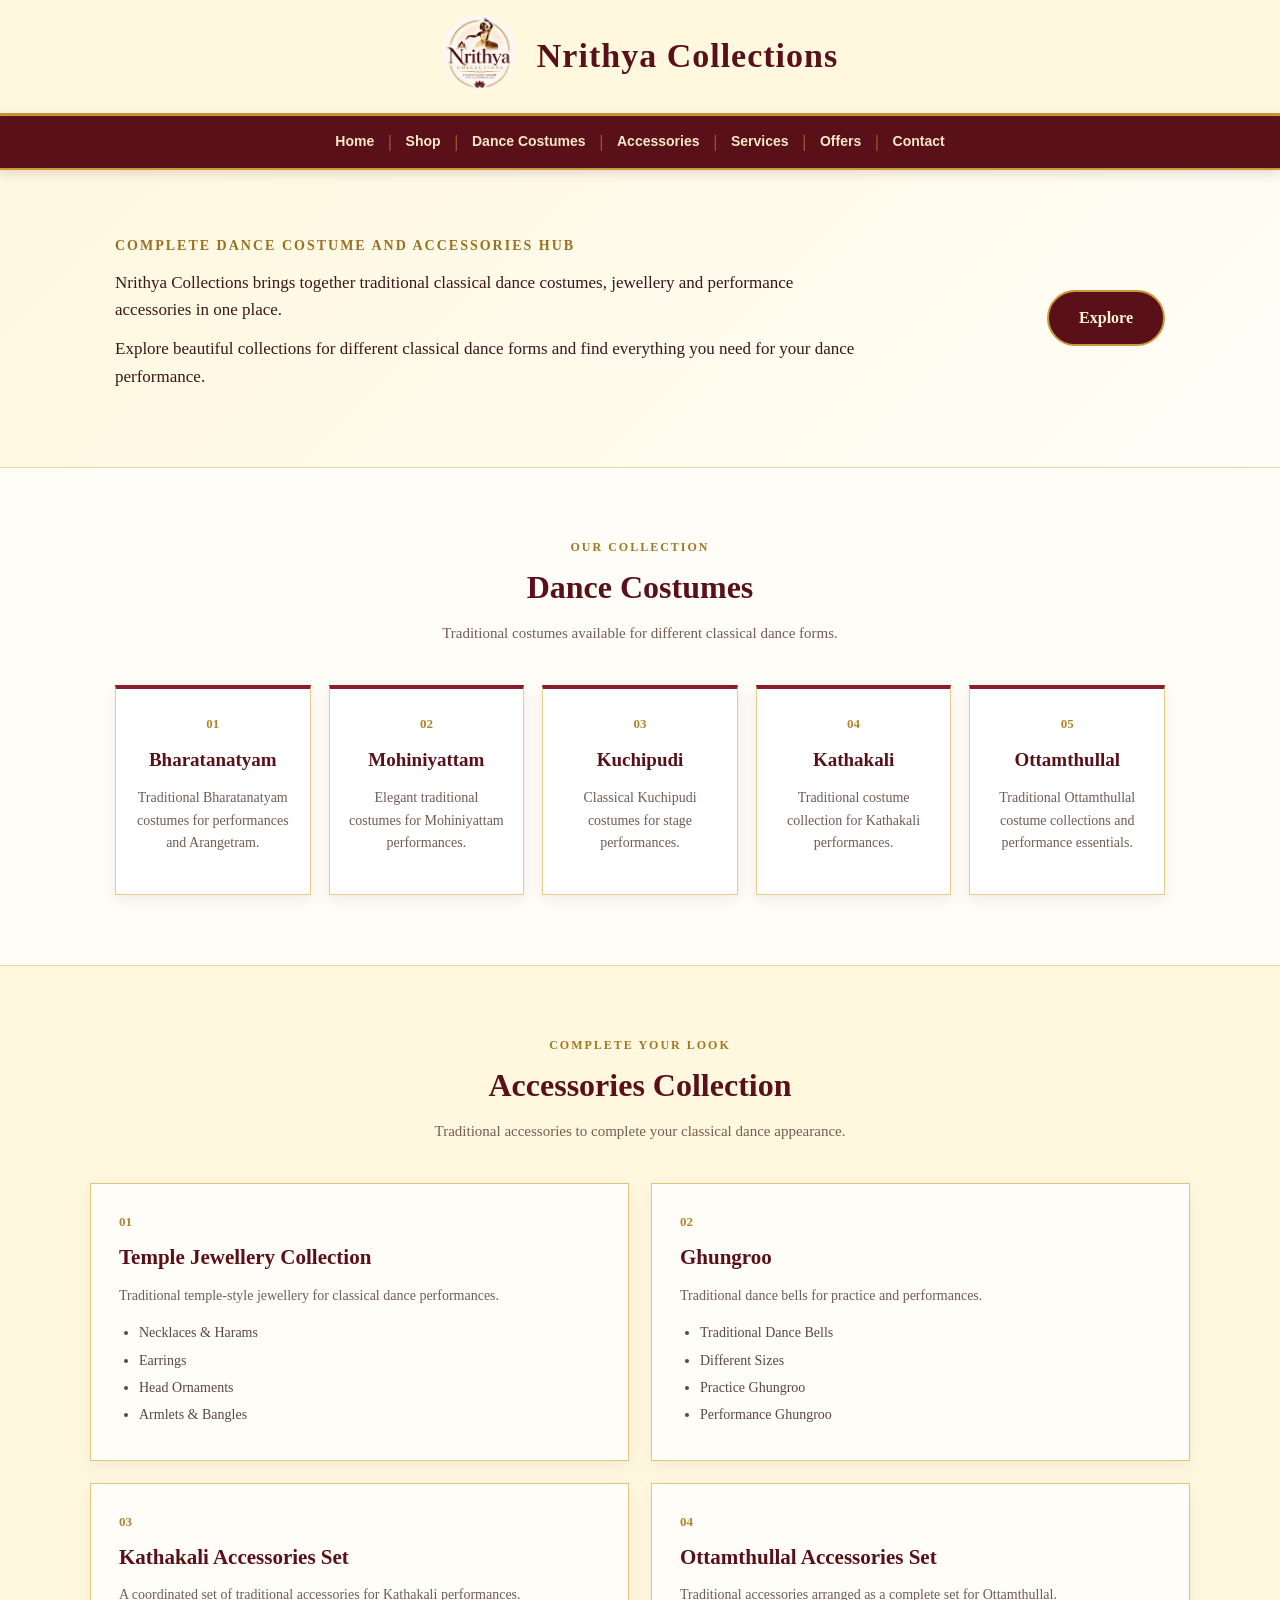
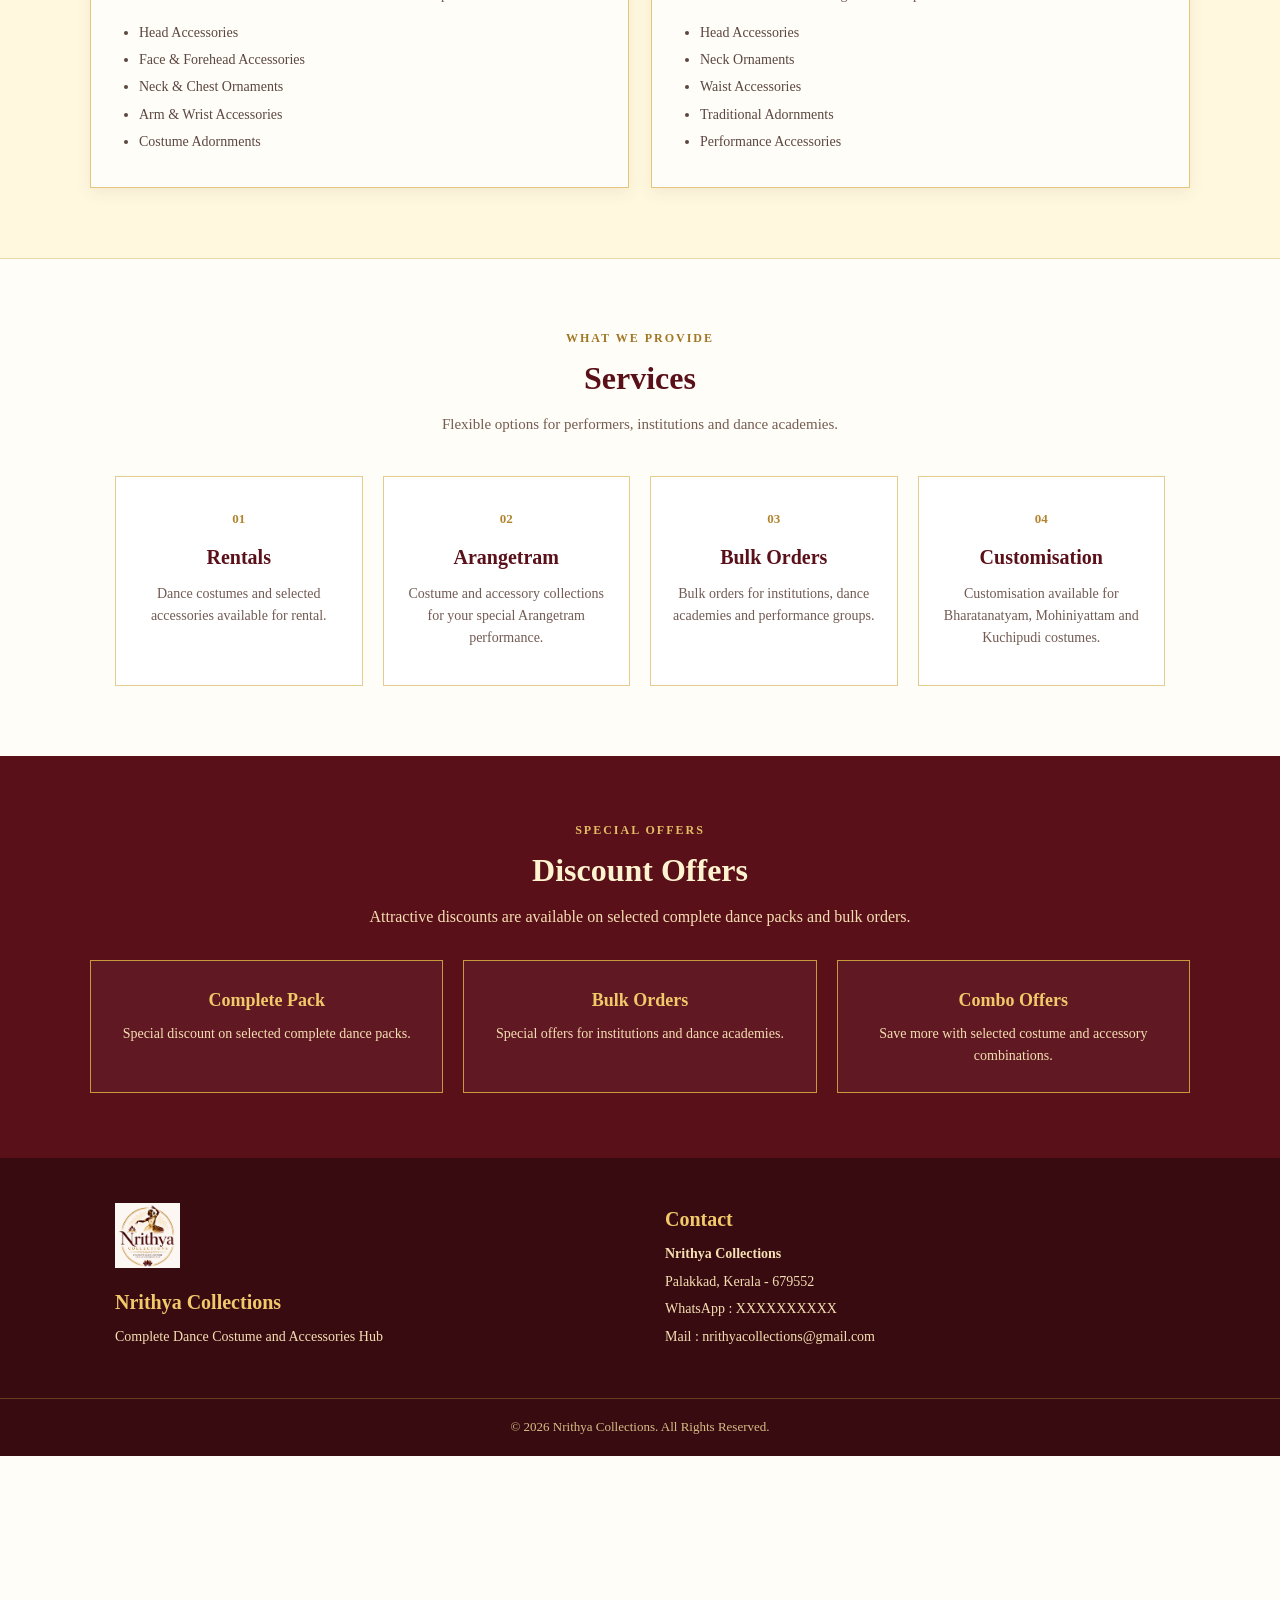
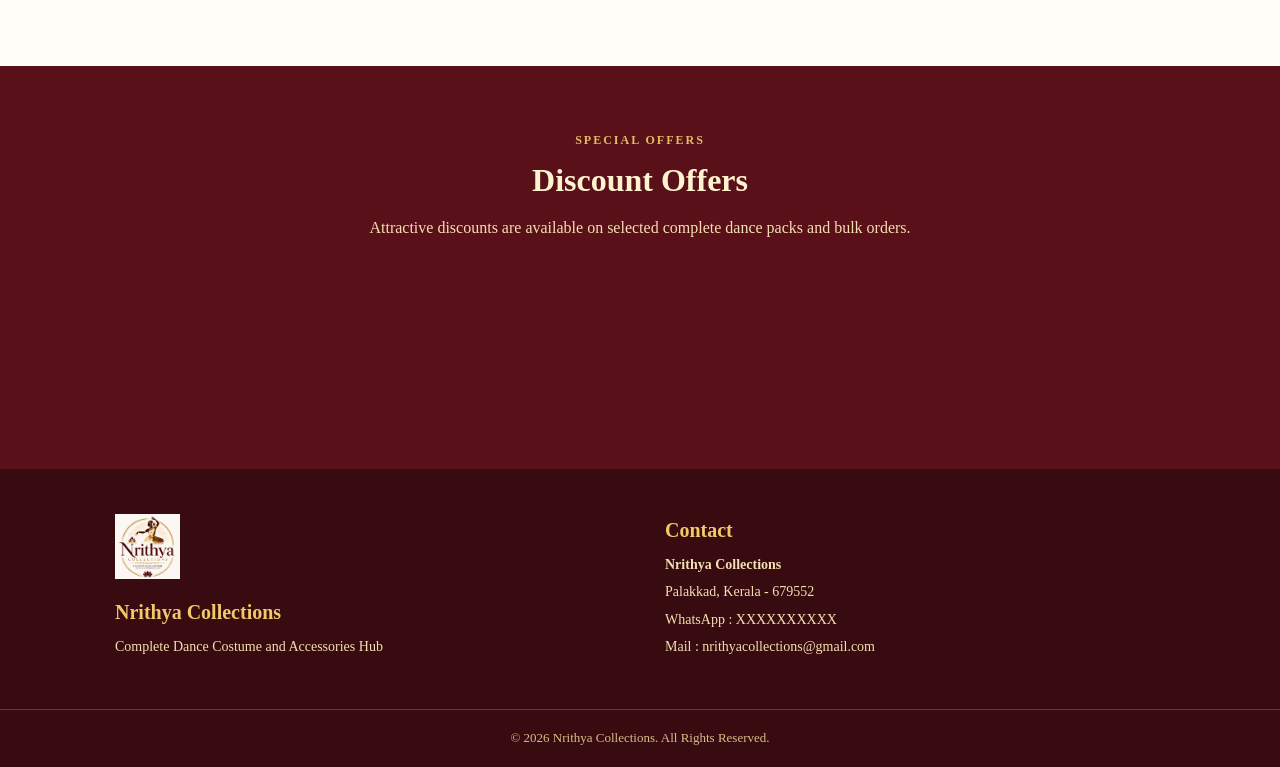
==== commit 11319723: "Improve HTML structure and formatting Refactor HTML structure for better readability and organizatio" ====
--- a/index.html
+++ b/index.html
@@ -2,9 +2,11 @@
 <html lang="en">
 
 <head>
+
     <meta charset="UTF-8">
 
-    <meta name="viewport" content="width=device-width, initial-scale=1.0">
+    <meta name="viewport"
+        content="width=device-width, initial-scale=1.0">
 
     <meta name="description"
         content="Nrithya Collections - Complete Dance Costume and Accessories Hub">
@@ -12,476 +14,664 @@
     <title>Nrithya Collections</title>
 
     <link rel="stylesheet" href="style.css">
+
 </head>
 
 <body>
 
-    <!-- ================= HEADER ================= -->
-
-    <header id="home">
-
-        <div class="header-container">
-
-            <a href="#home">
-                <img src="logo.png"
-                    alt="Nrithya Collections Logo"
-                    class="logo">
+
+<!-- ================= HEADER ================= -->
+
+<header id="home">
+
+    <div class="header-container">
+
+        <a href="#home">
+
+            <img src="logo.png"
+                alt="Nrithya Collections Logo"
+                class="logo">
+
+        </a>
+
+        <h1>
+            Nrithya Collections
+        </h1>
+
+    </div>
+
+</header>
+
+
+<!-- ================= NAVIGATION ================= -->
+
+<nav class="navbar">
+
+    <div class="nav-container">
+
+        <a href="#home">
+            Home
+        </a>
+
+        <span class="nav-divider">|</span>
+
+        <a href="shop.html">
+            Shop
+        </a>
+
+        <span class="nav-divider">|</span>
+
+        <a href="#costumes">
+            Dance Costumes
+        </a>
+
+        <span class="nav-divider">|</span>
+
+        <a href="#accessories">
+            Accessories
+        </a>
+
+        <span class="nav-divider">|</span>
+
+        <a href="#services">
+            Services
+        </a>
+
+        <span class="nav-divider">|</span>
+
+        <a href="#offers">
+            Offers
+        </a>
+
+        <span class="nav-divider">|</span>
+
+        <a href="#contact">
+            Contact
+        </a>
+
+    </div>
+
+</nav>
+
+
+<!-- ================= INTRODUCTION ================= -->
+
+<section class="intro">
+
+    <div class="intro-container">
+
+        <div class="description">
+
+            <p class="small-heading">
+                COMPLETE DANCE COSTUME AND ACCESSORIES HUB
+            </p>
+
+            <p>
+                Nrithya Collections brings together traditional
+                classical dance costumes, jewellery and performance
+                accessories in one place.
+            </p>
+
+            <p>
+                Explore beautiful collections for different
+                classical dance forms and find everything you need
+                for your dance performance.
+            </p>
+
+        </div>
+
+
+        <div class="explore-area">
+
+            <a href="shop.html"
+                class="explore-button">
+
+                Explore
+
             </a>
 
-            <h1>Nrithya Collections</h1>
-
-        </div>
-
-    </header>
-
-
-    <!-- ================= NAVIGATION ================= -->
-
-    <nav class="navbar">
-
-        <div class="nav-container">
-
-            <a href="#home">Home</a>
-
-            <span class="nav-divider">|</span>
-
-            <a href="#costumes">Dance Costumes</a>
-
-            <span class="nav-divider">|</span>
-
-            <a href="#accessories">Accessories</a>
-
-            <span class="nav-divider">|</span>
-
-            <a href="#services">Services</a>
-
-            <span class="nav-divider">|</span>
-
-            <a href="#offers">Offers</a>
-
-            <span class="nav-divider">|</span>
-
-            <a href="#contact">Contact</a>
-
-        </div>
-
-    </nav>
-
-
-    <!-- ================= INTRODUCTION ================= -->
-
-    <section class="intro">
-
-        <div class="intro-container">
-
-            <div class="description">
-
-                <p class="small-heading">
-                    COMPLETE DANCE COSTUME AND ACCESSORIES HUB
-                </p>
-
-                <p>
-                    Nrithya Collections brings together traditional
-                    classical dance costumes, jewellery and performance
-                    accessories in one place.
-                </p>
-
-                <p>
-                    Explore beautiful collections for different
-                    classical dance forms and find everything you need
-                    for your dance performance.
-                </p>
-
-            </div>
-
-
-            <div class="explore-area">
-
-                <a href="#costumes" class="explore-button">
-                    Explore
-                </a>
-
-            </div>
-
-        </div>
-
-    </section>
-
-
-    <!-- ================= DANCE COSTUMES ================= -->
-
-    <section class="content-section" id="costumes">
-
-        <div class="section-title">
-
-            <p class="section-label">
-                OUR COLLECTION
-            </p>
-
-            <h2>
-                Dance Costumes
-            </h2>
-
-            <p>
-                Traditional costumes available for different
-                classical dance forms.
-            </p>
-
-        </div>
-
-
-        <div class="costume-container">
-
-            <div class="costume-card">
-
-                <span>01</span>
-
-                <h3>
-                    Bharatanatyam
-                </h3>
-
-                <p>
-                    Traditional Bharatanatyam costumes for
-                    performances and Arangetram.
-                </p>
-
-            </div>
-
-
-            <div class="costume-card">
-
-                <span>02</span>
-
-                <h3>
-                    Mohiniyattam
-                </h3>
-
-                <p>
-                    Elegant traditional costumes for
-                    Mohiniyattam performances.
-                </p>
-
-            </div>
-
-
-            <div class="costume-card">
-
-                <span>03</span>
-
-                <h3>
-                    Kuchipudi
-                </h3>
-
-                <p>
-                    Classical Kuchipudi costumes for
-                    stage performances.
-                </p>
-
-            </div>
-
-
-            <div class="costume-card">
-
-                <span>04</span>
-
-                <h3>
-                    Kathakali
-                </h3>
-
-                <p>
-                    Traditional costume collection for
-                    Kathakali performances.
-                </p>
-
-            </div>
-
-
-            <div class="costume-card">
-
-                <span>05</span>
-
-                <h3>
-                    Ottamthullal
-                </h3>
-
-                <p>
-                    Traditional Ottamthullal costume
-                    collections and performance essentials.
-                </p>
-
-            </div>
-
-        </div>
-
-    </section>
-
-
-    <!-- ================= ACCESSORIES ================= -->
-
-    <section class="content-section accessories-section"
-        id="accessories">
-
-        <div class="section-title">
-
-            <p class="section-label">
-                COMPLETE YOUR LOOK
-            </p>
-
-            <h2>
-                Accessories Collection
-            </h2>
-
-            <p>
-                Traditional accessories to complete your
-                classical dance appearance.
-            </p>
-
-        </div>
-
-
-        <div class="accessory-container">
-
-
-            <!-- Temple Jewellery -->
-
-            <div class="accessory-card">
-
-                <div class="card-number">
-                    01
-                </div>
-
-                <h3>
-                    Temple Jewellery Collection
-                </h3>
-
-                <p>
-                    Traditional temple-style jewellery for
-                    classical dance performances.
-                </p>
-
-                <ul>
-
-                    <li>
-                        Necklaces & Harams
-                    </li>
-
-                    <li>
-                        Earrings
-                    </li>
-
-                    <li>
-                        Head Ornaments
-                    </li>
-
-                    <li>
-                        Armlets & Bangles
-                    </li>
-
-                </ul>
-
-            </div>
-
-
-            <!-- Ghungroo -->
-
-            <div class="accessory-card">
-
-                <div class="card-number">
-                    02
-                </div>
-
-                <h3>
-                    Ghungroo
-                </h3>
-
-                <p>
-                    Traditional dance bells for practice
-                    and performances.
-                </p>
-
-                <ul>
-
-                    <li>
-                        Traditional Dance Bells
-                    </li>
-
-                    <li>
-                        Different Sizes
-                    </li>
-
-                    <li>
-                        Practice Ghungroo
-                    </li>
-
-                    <li>
-                        Performance Ghungroo
-                    </li>
-
-                </ul>
-
-            </div>
-
-
-            <!-- Kathakali Accessories -->
-
-            <div class="accessory-card">
-
-                <div class="card-number">
-                    03
-                </div>
-
-                <h3>
-                    Kathakali Accessories Set
-                </h3>
-
-                <p>
-                    A coordinated set of traditional
-                    accessories for Kathakali performances.
-                </p>
-
-                <ul>
-
-                    <li>
-                        Head Accessories
-                    </li>
-
-                    <li>
-                        Face & Forehead Accessories
-                    </li>
-
-                    <li>
-                        Neck & Chest Ornaments
-                    </li>
-
-                    <li>
-                        Arm & Wrist Accessories
-                    </li>
-
-                    <li>
-                        Costume Adornments
-                    </li>
-
-                </ul>
-
-            </div>
-
-
-            <!-- Ottamthullal Accessories -->
-
-            <div class="accessory-card">
-
-                <div class="card-number">
-                    04
-                </div>
-
-                <h3>
-                    Ottamthullal Accessories Set
-                </h3>
-
-                <p>
-                    Traditional accessories arranged as a
-                    complete set for Ottamthullal.
-                </p>
-
-                <ul>
-
-                    <li>
-                        Head Accessories
-                    </li>
-
-                    <li>
-                        Neck Ornaments
-                    </li>
-
-                    <li>
-                        Waist Accessories
-                    </li>
-
-                    <li>
-                        Traditional Adornments
-                    </li>
-
-                    <li>
-                        Performance Accessories
-                    </li>
-
-                </ul>
-
-            </div>
-
-        </div>
-
-    </section>
-
-
-    <!-- ================= SERVICES ================= -->
-
-    <section class="content-section" id="services">
-
-        <div class="section-title">
-
-            <p class="section-label">
-                WHAT WE PROVIDE
-            </p>
-
-            <h2>
-                Services
-            </h2>
-
-            <p>
-                Flexible options for performers,
-                institutions and dance academies.
-            </p>
-
-        </div>
-
-
-        <div class="service-container">
-
-
-            <div class="service-card">
-
-                <span>01</span>
-
-                <h3>
-                    Rentals
-                </h3>
-
-                <p>
-                    Dance costumes and selected accessories
-                    available for rental.
-                </p>
-
-            </div>
-
-
-            <div class="service-card">
-
-                <span>02</span>
-
-                <h3>
-                    Arangetram
-                </h3>
-
-                <p>
-                    Costume and accessory collections for
-                    your special Arangetram performance.
-                </p>
-
-            </div>
-
-
-            <div class="service-card">
-
-                <span>03</span>
-
-                <h3>
+        </div>
+
+    </div>
+
+</section>
+
+
+<!-- ================= DANCE COSTUMES ================= -->
+
+<section class="content-section"
+    id="costumes">
+
+    <div class="section-title">
+
+        <p class="section-label">
+            OUR COLLECTION
+        </p>
+
+        <h2>
+            Dance Costumes
+        </h2>
+
+        <p>
+            Traditional costumes available for different
+            classical dance forms.
+        </p>
+
+    </div>
+
+
+    <div class="costume-container">
+
+
+        <div class="costume-card">
+
+            <span>01</span>
+
+            <h3>
+                Bharatanatyam
+            </h3>
+
+            <p>
+                Traditional Bharatanatyam costumes for
+                performances and Arangetram.
+            </p>
+
+        </div>
+
+
+        <div class="costume-card">
+
+            <span>02</span>
+
+            <h3>
+                Mohiniyattam
+            </h3>
+
+            <p>
+                Elegant traditional costumes for
+                Mohiniyattam performances.
+            </p>
+
+        </div>
+
+
+        <div class="costume-card">
+
+            <span>03</span>
+
+            <h3>
+                Kuchipudi
+            </h3>
+
+            <p>
+                Classical Kuchipudi costumes for
+                stage performances.
+            </p>
+
+        </div>
+
+
+        <div class="costume-card">
+
+            <span>04</span>
+
+            <h3>
+                Kathakali
+            </h3>
+
+            <p>
+                Traditional costume collection for
+                Kathakali performances.
+            </p>
+
+        </div>
+
+
+        <div class="costume-card">
+
+            <span>05</span>
+
+            <h3>
+                Ottamthullal
+            </h3>
+
+            <p>
+                Traditional Ottamthullal costume
+                collections and performance essentials.
+            </p>
+
+        </div>
+
+    </div>
+
+</section>
+
+
+<!-- ================= ACCESSORIES ================= -->
+
+<section class="content-section accessories-section"
+    id="accessories">
+
+    <div class="section-title">
+
+        <p class="section-label">
+            COMPLETE YOUR LOOK
+        </p>
+
+        <h2>
+            Accessories Collection
+        </h2>
+
+        <p>
+            Traditional accessories to complete your
+            classical dance appearance.
+        </p>
+
+    </div>
+
+
+    <div class="accessory-container">
+
+
+        <div class="accessory-card">
+
+            <div class="card-number">
+                01
+            </div>
+
+            <h3>
+                Temple Jewellery Collection
+            </h3>
+
+            <p>
+                Traditional temple-style jewellery for
+                classical dance performances.
+            </p>
+
+            <ul>
+
+                <li>
+                    Necklaces & Harams
+                </li>
+
+                <li>
+                    Earrings
+                </li>
+
+                <li>
+                    Head Ornaments
+                </li>
+
+                <li>
+                    Armlets & Bangles
+                </li>
+
+            </ul>
+
+        </div>
+
+
+        <div class="accessory-card">
+
+            <div class="card-number">
+                02
+            </div>
+
+            <h3>
+                Ghungroo
+            </h3>
+
+            <p>
+                Traditional dance bells for practice
+                and performances.
+            </p>
+
+            <ul>
+
+                <li>
+                    Traditional Dance Bells
+                </li>
+
+                <li>
+                    Different Sizes
+                </li>
+
+                <li>
+                    Practice Ghungroo
+                </li>
+
+                <li>
+                    Performance Ghungroo
+                </li>
+
+            </ul>
+
+        </div>
+
+
+        <div class="accessory-card">
+
+            <div class="card-number">
+                03
+            </div>
+
+            <h3>
+                Kathakali Accessories Set
+            </h3>
+
+            <p>
+                A coordinated set of traditional
+                accessories for Kathakali performances.
+            </p>
+
+            <ul>
+
+                <li>
+                    Head Accessories
+                </li>
+
+                <li>
+                    Face & Forehead Accessories
+                </li>
+
+                <li>
+                    Neck & Chest Ornaments
+                </li>
+
+                <li>
+                    Arm & Wrist Accessories
+                </li>
+
+                <li>
+                    Costume Adornments
+                </li>
+
+            </ul>
+
+        </div>
+
+
+        <div class="accessory-card">
+
+            <div class="card-number">
+                04
+            </div>
+
+            <h3>
+                Ottamthullal Accessories Set
+            </h3>
+
+            <p>
+                Traditional accessories arranged as a
+                complete set for Ottamthullal.
+            </p>
+
+            <ul>
+
+                <li>
+                    Head Accessories
+                </li>
+
+                <li>
+                    Neck Ornaments
+                </li>
+
+                <li>
+                    Waist Accessories
+                </li>
+
+                <li>
+                    Traditional Adornments
+                </li>
+
+                <li>
+                    Performance Accessories
+                </li>
+
+            </ul>
+
+        </div>
+
+    </div>
+
+</section>
+
+
+<!-- ================= SERVICES ================= -->
+
+<section class="content-section"
+    id="services">
+
+    <div class="section-title">
+
+        <p class="section-label">
+            WHAT WE PROVIDE
+        </p>
+
+        <h2>
+            Services
+        </h2>
+
+        <p>
+            Flexible options for performers,
+            institutions and dance academies.
+        </p>
+
+    </div>
+
+
+    <div class="service-container">
+
+
+        <div class="service-card">
+
+            <span>01</span>
+
+            <h3>
+                Rentals
+            </h3>
+
+            <p>
+                Dance costumes and selected accessories
+                available for rental.
+            </p>
+
+        </div>
+
+
+        <div class="service-card">
+
+            <span>02</span>
+
+            <h3>
+                Arangetram
+            </h3>
+
+            <p>
+                Costume and accessory collections for
+                your special Arangetram performance.
+            </p>
+
+        </div>
+
+
+        <div class="service-card">
+
+            <span>03</span>
+
+            <h3>
+                Bulk Orders
+            </h3>
+
+            <p>
+                Bulk orders for institutions,
+                dance academies and performance groups.
+            </p>
+
+        </div>
+
+
+        <div class="service-card">
+
+            <span>04</span>
+
+            <h3>
+                Customisation
+            </h3>
+
+            <p>
+                Customisation available for Bharatanatyam,
+                Mohiniyattam and Kuchipudi costumes.
+            </p>
+
+        </div>
+
+    </div>
+
+</section>
+
+
+<!-- ================= OFFERS ================= -->
+
+<section class="offers"
+    id="offers">
+
+    <div class="offers-container">
+
+        <p class="section-label">
+            SPECIAL OFFERS
+        </p>
+
+        <h2>
+            Discount Offers
+        </h2>
+
+        <p>
+            Attractive discounts are available on selected
+            complete dance packs and bulk orders.
+        </p>
+
+
+        <div class="offer-items">
+
+
+            <div>
+
+                <strong>
+                    Complete Pack
+                </strong>
+
+                <span>
+                    Special discount on selected
+                    complete dance packs.
+                </span>
+
+            </div>
+
+
+            <div>
+
+                <strong>
                     Bulk Orders
-                </h3>
-
-                <p>
-                    Bulk orders for institutions,
-                    dance academies and performance groups.
+                </strong>
+
+                <span>
+                    Special offers for institutions
+                    and dance academies.
+                </span>
+
+            </div>
+
+
+            <div>
+
+                <strong>
+                    Combo Offers
+                </strong>
+
+                <span>
+                    Save more with selected costume
+                    and accessory combinations.
+                </span>
+
+            </div>
+
+
+        </div>
+
+    </div>
+
+</section>
+
+
+<!-- ================= FOOTER ================= -->
+
+<footer id="contact">
+
+    <div class="footer-container">
+
+
+        <div class="footer-brand">
+
+            <img src="logo.png"
+                alt="Nrithya Collections Logo">
+
+            <h3>
+                Nrithya Collections
+            </h3>
+
+            <p>
+                Complete Dance Costume and
+                Accessories Hub
+            </p>
+
+        </div>
+
+
+        <div class="footer-contact">
+
+            <h3>
+                Contact
+            </h3>
+
+            <p>
+                <strong>
+                    Nrithya Collections
+                </strong>
+            </p>
+
+            <p>
+                Palakkad, Kerala - 679552
+            </p>
+
+            <p>
+                WhatsApp : XXXXXXXXXX
+            </p>
+
+            <p>
+                Mail : nrithyacollections@gmail.com
+            </p>
+
+        </div>
+
+    </div>
+
+
+    <div class="copyright">
+
+        © 2026 Nrithya Collections.
+        All Rights Reserved.
+
+    </div>
+
+</footer>
+
+
+<script src="script.js"></script>
+
+</body>
+
+</html>                    
                 </p>
 
             </div>
--- a/style.css
+++ b/style.css
@@ -12,11 +12,8 @@
 
 body {
     font-family: Georgia, "Times New Roman", serif;
-
-    background: #fffaf0;
-
-    color: #421319;
-
+    color: #3b1717;
+    background: #fffdf7;
     line-height: 1.6;
 }
 
@@ -28,51 +25,48 @@
 /* ================= HEADER ================= */
 
 header {
-    background: #fffaf0;
-
+    background: #fff8df;
     border-bottom: 2px solid #c79a3b;
-
-    padding: 18px 6%;
 }
 
 .header-container {
-
     max-width: 1100px;
-
     margin: auto;
 
+    min-height: 110px;
+
+    padding: 15px 20px;
+
     display: flex;
 
     align-items: center;
 
     justify-content: center;
 
-    gap: 40px;
+    gap: 20px;
 }
 
 .logo {
-
-    width: 145px;
-
-    height: auto;
-
-    display: block;
+    width: 75px;
+    height: 75px;
+
+    object-fit: contain;
+
+    border-radius: 50%;
 }
 
 .header-container h1 {
-
     color: #5a1019;
 
-    font-size: clamp(28px, 4vw, 48px);
-
-    text-align: center;
+    font-size: 34px;
+
+    letter-spacing: 1px;
 }
 
 
 /* ================= NAVIGATION BAR ================= */
 
 .navbar {
-
     position: sticky;
 
     top: 0;
@@ -81,21 +75,21 @@
 
     background: #5a1019;
 
+    border-top: 1px solid #c79a3b;
+
     border-bottom: 2px solid #c79a3b;
 
-    box-shadow:
-        0 3px 12px rgba(50, 10, 10, 0.15);
+    box-shadow: 0 3px 12px rgba(50, 10, 10, 0.15);
 }
 
 .nav-container {
-
     max-width: 1100px;
 
     min-height: 52px;
 
     margin: auto;
 
-    padding: 5px 20px;
+    padding: 6px 15px;
 
     display: flex;
 
@@ -103,11 +97,10 @@
 
     justify-content: center;
 
-    gap: 8px;
+    flex-wrap: wrap;
 }
 
 .nav-container a {
-
     color: #f8e9c5;
 
     font-family: Arial, sans-serif;
@@ -116,641 +109,491 @@
 
     font-weight: bold;
 
-    padding: 10px 16px;
-
-    border-radius: 4px;
-
-    position: relative;
+    padding: 6px 14px;
 
     transition: 0.3s;
+
+    white-space: nowrap;
 }
 
 .nav-container a:hover {
-
-    background: #b08324;
-
-    color: #ffffff;
-}
-
-.nav-container a::after {
-
-    content: "";
-
-    position: absolute;
-
-    left: 50%;
-
-    bottom: 4px;
-
-    width: 0;
-
-    height: 2px;
-
-    background: #f3d48b;
-
-    transform: translateX(-50%);
-
-    transition: 0.3s;
-}
-
-.nav-container a:hover::after {
-
-    width: 60%;
-}
-
-
-/* ================= INTRODUCTION ================= */
+    color: #f1c96b;
+}
+
+.nav-container a.active {
+    color: #f1c96b;
+}
+
+.nav-divider {
+    color: #c79a3b;
+
+    font-family: Georgia, serif;
+
+    font-size: 17px;
+
+    opacity: 0.8;
+}
+
+
+/* ================= INTRO ================= */
 
 .intro {
-
     background:
         linear-gradient(
             135deg,
-            #fffaf0,
-            #f7e4ad
+            #fff8df,
+            #fffdf7
         );
 
-    padding: 75px 6%;
+    border-bottom: 1px solid #ead9a5;
 }
 
 .intro-container {
-
     max-width: 1100px;
 
     margin: auto;
 
+    padding: 65px 25px;
+
+    display: flex;
+
+    align-items: center;
+
+    justify-content: space-between;
+
+    gap: 40px;
+}
+
+.description {
+    max-width: 750px;
+}
+
+.small-heading {
+    color: #9a7023;
+
+    font-size: 14px;
+
+    font-weight: bold;
+
+    letter-spacing: 2px;
+
+    margin-bottom: 12px;
+}
+
+.description p:not(.small-heading) {
+    font-size: 17px;
+
+    margin-bottom: 12px;
+}
+
+.explore-area {
+    flex-shrink: 0;
+}
+
+.explore-button {
+    display: inline-block;
+
+    background: #5a1019;
+
+    color: #fff3d0;
+
+    padding: 13px 30px;
+
+    border: 2px solid #c79a3b;
+
+    border-radius: 30px;
+
+    font-weight: bold;
+
+    transition: 0.3s;
+}
+
+.explore-button:hover {
+    background: #7a1c28;
+
+    transform: translateY(-2px);
+}
+
+
+/* ================= COMMON SECTIONS ================= */
+
+.content-section {
+    max-width: 1100px;
+
+    margin: auto;
+
+    padding: 70px 25px;
+}
+
+.section-title {
+    text-align: center;
+
+    margin-bottom: 40px;
+}
+
+.section-label {
+    color: #a27625;
+
+    font-size: 12px;
+
+    font-weight: bold;
+
+    letter-spacing: 2px;
+
+    margin-bottom: 5px;
+}
+
+.section-title h2,
+.offers h2 {
+    color: #5a1019;
+
+    font-size: 32px;
+
+    margin-bottom: 8px;
+}
+
+.section-title > p:last-child {
+    color: #765c52;
+
+    font-size: 15px;
+}
+
+
+/* ================= COSTUMES ================= */
+
+.costume-container {
     display: grid;
 
-    grid-template-columns: 2fr 1fr;
-
-    align-items: center;
-
-    gap: 70px;
-}
-
-.description {
-
-    max-width: 650px;
-}
-
-.small-heading {
-
-    color: #a2761c;
-
-    font-family: Arial, sans-serif;
+    grid-template-columns: repeat(5, 1fr);
+
+    gap: 18px;
+}
+
+.costume-card {
+    background: #fff;
+
+    border: 1px solid #e4cc8f;
+
+    border-top: 4px solid #8c1d2b;
+
+    padding: 25px 18px;
+
+    text-align: center;
+
+    min-height: 210px;
+
+    box-shadow: 0 5px 15px rgba(70, 30, 20, 0.08);
+
+    transition: 0.3s;
+}
+
+.costume-card:hover {
+    transform: translateY(-6px);
+
+    box-shadow: 0 10px 22px rgba(70, 30, 20, 0.15);
+}
+
+.costume-card span {
+    display: block;
+
+    color: #b1842d;
 
     font-size: 13px;
 
     font-weight: bold;
 
-    letter-spacing: 2px;
-
-    margin-bottom: 18px;
-}
-
-.description p:not(.small-heading) {
-
-    font-family: Arial, sans-serif;
-
-    color: #6a5750;
-
-    font-size: 16px;
+    margin-bottom: 10px;
+}
+
+.costume-card h3 {
+    color: #5a1019;
+
+    font-size: 19px;
+
+    margin-bottom: 12px;
+}
+
+.costume-card p {
+    color: #725b53;
+
+    font-size: 14px;
+}
+
+
+/* ================= ACCESSORIES ================= */
+
+.accessories-section {
+    max-width: none;
+
+    background: #fff8df;
+
+    border-top: 1px solid #ead9a5;
+
+    border-bottom: 1px solid #ead9a5;
+
+    padding-left: 25px;
+
+    padding-right: 25px;
+}
+
+.accessories-section .section-title,
+.accessory-container {
+    max-width: 1100px;
+
+    margin-left: auto;
+
+    margin-right: auto;
+}
+
+.accessory-container {
+    display: grid;
+
+    grid-template-columns: repeat(2, 1fr);
+
+    gap: 22px;
+}
+
+.accessory-card {
+    background: #fffdf7;
+
+    border: 1px solid #e1c67c;
+
+    padding: 28px;
+
+    box-shadow: 0 5px 15px rgba(70, 30, 20, 0.07);
+
+    transition: 0.3s;
+}
+
+.accessory-card:hover {
+    transform: translateY(-5px);
+}
+
+.card-number {
+    color: #b1842d;
+
+    font-size: 13px;
+
+    font-weight: bold;
+
+    margin-bottom: 8px;
+}
+
+.accessory-card h3 {
+    color: #5a1019;
+
+    font-size: 21px;
+
+    margin-bottom: 10px;
+}
+
+.accessory-card p {
+    color: #725b53;
+
+    font-size: 14px;
 
     margin-bottom: 15px;
-
-    text-align: justify;
-}
-
-.explore-area {
-
-    display: flex;
-
-    justify-content: center;
-
-    align-items: center;
-}
-
-.explore-button {
-
-    display: inline-block;
-
-    min-width: 170px;
-
-    padding: 15px 35px;
+}
+
+.accessory-card ul {
+    padding-left: 20px;
+}
+
+.accessory-card li {
+    color: #5c4640;
+
+    font-size: 14px;
+
+    margin-bottom: 5px;
+}
+
+
+/* ================= SERVICES ================= */
+
+.service-container {
+    display: grid;
+
+    grid-template-columns: repeat(4, 1fr);
+
+    gap: 20px;
+}
+
+.service-card {
+    background: #fff;
+
+    border: 1px solid #e4cc8f;
+
+    padding: 28px 20px;
 
     text-align: center;
 
-    background: #5b1119;
-
-    color: #fff8e8;
-
-    border: 2px solid #5b1119;
-
-    border-radius: 6px;
-
-    font-family: Arial, sans-serif;
+    min-height: 210px;
+
+    transition: 0.3s;
+}
+
+.service-card:hover {
+    transform: translateY(-5px);
+
+    border-color: #c79a3b;
+}
+
+.service-card span {
+    color: #b1842d;
+
+    font-size: 13px;
 
     font-weight: bold;
+}
+
+.service-card h3 {
+    color: #5a1019;
+
+    font-size: 20px;
+
+    margin: 10px 0;
+}
+
+.service-card p {
+    color: #725b53;
+
+    font-size: 14px;
+}
+
+
+/* ================= OFFERS ================= */
+
+.offers {
+    background: #5a1019;
+
+    color: #fff3d0;
+
+    padding: 65px 25px;
+
+    text-align: center;
+}
+
+.offers .section-label {
+    color: #e1bd65;
+}
+
+.offers h2 {
+    color: #fff3d0;
+}
+
+.offers-container > p:not(.section-label) {
+    max-width: 700px;
+
+    margin: 0 auto 30px;
+
+    color: #f5dfb2;
+}
+
+.offer-items {
+    max-width: 1100px;
+
+    margin: auto;
+
+    display: grid;
+
+    grid-template-columns: repeat(3, 1fr);
+
+    gap: 20px;
+}
+
+.offer-items div {
+    border: 1px solid #c79a3b;
+
+    padding: 25px 20px;
+
+    background: rgba(255, 255, 255, 0.04);
 
     transition: 0.3s;
 }
 
-.explore-button:hover {
-
-    background: #b48626;
-
-    border-color: #b48626;
-
-    transform: translateY(-3px);
-}
-
-
-/* ================= COMMON SECTIONS ================= */
-
-.content-section {
-
-    padding: 85px 6%;
-}
-
-.section-title {
-
-    max-width: 750px;
-
-    margin: 0 auto 50px;
-
+.offer-items div:hover {
+    transform: translateY(-4px);
+
+    background: rgba(255, 255, 255, 0.08);
+}
+
+.offer-items strong {
+    display: block;
+
+    color: #f1c96b;
+
+    font-size: 18px;
+
+    margin-bottom: 8px;
+}
+
+.offer-items span {
+    display: block;
+
+    color: #f5dfb2;
+
+    font-size: 14px;
+}
+
+
+/* ================= FOOTER ================= */
+
+footer {
+    background: #380b11;
+
+    color: #f5dfb2;
+}
+
+.footer-container {
+    max-width: 1100px;
+
+    margin: auto;
+
+    padding: 45px 25px;
+
+    display: grid;
+
+    grid-template-columns: 1fr 1fr;
+
+    gap: 50px;
+}
+
+.footer-brand img {
+    width: 65px;
+
+    height: 65px;
+
+    object-fit: contain;
+
+    margin-bottom: 10px;
+}
+
+.footer-brand h3,
+.footer-contact h3 {
+    color: #f1c96b;
+
+    margin-bottom: 8px;
+
+    font-size: 20px;
+}
+
+.footer-brand p,
+.footer-contact p {
+    font-size: 14px;
+
+    margin-bottom: 5px;
+}
+
+.copyright {
     text-align: center;
-}
-
-.section-label {
-
-    color: #b08324;
-
-    font-family: Arial, sans-serif;
-
-    font-size: 12px;
-
-    font-weight: bold;
-
-    letter-spacing: 3px;
-}
-
-.section-title h2 {
-
-    color: #591019;
-
-    font-size: clamp(30px, 4vw, 45px);
-
-    margin: 5px 0 10px;
-}
-
-.section-title p:last-child {
-
-    color: #725f56;
-
-    font-family: Arial, sans-serif;
-}
-
-
-/* ================= DANCE COSTUMES ================= */
-
-.costume-container {
-
-    max-width: 1100px;
-
-    margin: auto;
-
-    display: grid;
-
-    grid-template-columns: repeat(5, 1fr);
-
-    gap: 18px;
-
-    align-items: stretch;
-}
-
-.costume-card {
-
-    min-height: 250px;
-
-    padding: 25px 20px;
-
-    display: flex;
-
-    flex-direction: column;
-
-    justify-content: flex-end;
-
-    border-radius: 10px;
-
-    color: white;
-
-    background:
-        linear-gradient(
-            145deg,
-            #5b1119,
-            #9d711e
-        );
-
-    box-shadow:
-        0 10px 25px
-        rgba(70, 25, 15, 0.15);
-
-    transition: 0.3s;
-}
-
-.costume-card:nth-child(even) {
-
-    background:
-        linear-gradient(
-            145deg,
-            #9d711e,
-            #5b1119
-        );
-}
-
-.costume-card:hover {
-
-    transform: translateY(-7px);
-}
-
-.costume-card span {
-
-    font-family: Arial, sans-serif;
-
-    font-size: 11px;
-
-    letter-spacing: 2px;
-}
-
-.costume-card h3 {
-
-    font-size: 21px;
-
-    margin: 5px 0;
-}
-
-.costume-card p {
-
-    font-family: Arial, sans-serif;
+
+    border-top: 1px solid rgba(199, 154, 59, 0.35);
+
+    padding: 18px 10px;
 
     font-size: 13px;
 
-    text-align: justify;
-}
-
-
-/* ================= ACCESSORIES ================= */
-
-.accessories-section {
-
-    background: #f7e9c4;
-}
-
-.accessory-container {
-
-    max-width: 1100px;
-
-    margin: auto;
-
-    display: grid;
-
-    grid-template-columns: repeat(2, 1fr);
-
-    gap: 25px;
-
-    align-items: stretch;
-}
-
-.accessory-card {
-
-    background: #fffdf8;
-
-    border: 1px solid #d9bd78;
-
-    border-radius: 10px;
-
-    padding: 30px;
-
-    height: 100%;
-
-    transition: 0.3s;
-}
-
-.accessory-card:hover {
-
-    transform: translateY(-5px);
-
-    box-shadow:
-        0 10px 25px
-        rgba(70, 25, 15, 0.10);
-}
-
-.card-number {
-
-    color: #b08324;
-
-    font-family: Arial, sans-serif;
-
-    font-size: 12px;
-
-    font-weight: bold;
-
-    letter-spacing: 2px;
-}
-
-.accessory-card h3 {
-
-    color: #591019;
-
-    font-size: 23px;
-
-    margin: 8px 0;
-}
-
-.accessory-card p {
-
-    color: #705e54;
-
-    font-family: Arial, sans-serif;
-
-    font-size: 14px;
-
-    text-align: justify;
-}
-
-.accessory-card ul {
-
-    margin-top: 15px;
-
-    padding-left: 20px;
-
-    color: #66544c;
-
-    font-family: Arial, sans-serif;
-
-    font-size: 14px;
-}
-
-.accessory-card li {
-
-    margin: 5px 0;
-}
-
-
-/* ================= SERVICES ================= */
-
-.service-container {
-
-    max-width: 1100px;
-
-    margin: auto;
-
-    display: grid;
-
-    grid-template-columns: repeat(4, 1fr);
-
-    gap: 20px;
-
-    align-items: stretch;
-}
-
-.service-card {
-
-    padding: 30px 22px;
-
-    background: #fffdf8;
-
-    border-top: 5px solid #9c721d;
-
-    border-radius: 5px;
-
-    box-shadow:
-        0 8px 20px
-        rgba(70, 25, 15, 0.08);
-
-    height: 100%;
-
-    transition: 0.3s;
-}
-
-.service-card:hover {
-
-    transform: translateY(-5px);
-}
-
-.service-card span {
-
-    color: #b08324;
-
-    font-family: Arial, sans-serif;
-
-    font-size: 12px;
-
-    font-weight: bold;
-}
-
-.service-card h3 {
-
-    color: #591019;
-
-    font-size: 22px;
-
-    margin: 8px 0;
-}
-
-.service-card p {
-
-    color: #705e54;
-
-    font-family: Arial, sans-serif;
-
-    font-size: 14px;
-
-    text-align: justify;
-}
-
-
-/* ================= OFFERS ================= */
-
-.offers {
-
-    padding: 80px 6%;
-
-    background: #5a1019;
-
-    color: white;
-
-    text-align: center;
-}
-
-.offers-container {
-
-    max-width: 1100px;
-
-    margin: auto;
-}
-
-.offers h2 {
-
-    color: #f3d48b;
-
-    font-size: clamp(30px, 4vw, 45px);
-
-    margin: 5px 0 10px;
-}
-
-.offers-container > p:not(.section-label) {
-
-    color: #eadfce;
-
-    font-family: Arial, sans-serif;
-}
-
-.offer-items {
-
-    margin-top: 40px;
-
-    display: grid;
-
-    grid-template-columns: repeat(3, 1fr);
-
-    gap: 20px;
-
-    align-items: stretch;
-}
-
-.offer-items div {
-
-    padding: 25px;
-
-    border: 1px solid #b99546;
-
-    background: rgba(255, 255, 255, 0.06);
-
-    border-radius: 8px;
-}
-
-.offer-items strong {
-
-    display: block;
-
-    color: #f0cf7b;
-
-    font-size: 20px;
-
-    margin-bottom: 8px;
-}
-
-.offer-items span {
-
-    display: block;
-
-    color: #eadfce;
-
-    font-family: Arial, sans-serif;
-
-    font-size: 13px;
-
-    text-align: justify;
-}
-
-
-/* ================= FOOTER ================= */
-
-footer {
-
-    background: #25090d;
-
-    color: #e9dbc3;
-}
-
-.footer-container {
-
-    max-width: 1100px;
-
-    margin: auto;
-
-    padding: 55px 6% 40px;
-
-    display: grid;
-
-    grid-template-columns: 1fr 1fr;
-
-    gap: 60px;
-
-    align-items: start;
-}
-
-.footer-brand img {
-
-    width: 170px;
-
-    background: #fffaf0;
-
-    border-radius: 5px;
-
-    padding: 4px;
-
-    margin-bottom: 10px;
-}
-
-.footer-brand h3 {
-
-    color: #e2bd68;
-
-    font-size: 22px;
-
-    margin-bottom: 5px;
-}
-
-.footer-brand p {
-
-    color: #c8b6a5;
-
-    font-family: Arial, sans-serif;
-
-    font-size: 14px;
-
-    text-align: justify;
-}
-
-.footer-contact h3 {
-
-    color: #e2bd68;
-
-    margin-bottom: 15px;
-}
-
-.footer-contact p {
-
-    color: #c8b6a5;
-
-    font-family: Arial, sans-serif;
-
-    font-size: 14px;
-
-    margin: 6px 0;
-}
-
-.footer-contact strong {
-
-    color: #f0e2ca;
-}
-
-.copyright {
-
-    border-top:
-        1px solid rgba(255,255,255,0.1);
-
-    padding: 17px;
-
-    text-align: center;
-
-    color: #9d8b7c;
-
-    font-family: Arial, sans-serif;
-
-    font-size: 12px;
+    color: #d9bd86;
 }
 
 
@@ -760,7 +603,6 @@
 .accessory-card,
 .service-card,
 .offer-items div {
-
     opacity: 0;
 
     transform: translateY(20px);
@@ -774,7 +616,6 @@
 .accessory-card.show,
 .service-card.show,
 .offer-items div.show {
-
     opacity: 1;
 
     transform: translateY(0);
@@ -783,18 +624,14 @@
 
 /* ================= TABLET ================= */
 
-@media (max-width: 1000px) {
+@media (max-width: 950px) {
 
     .costume-container {
-
-        grid-template-columns:
-            repeat(3, 1fr);
+        grid-template-columns: repeat(3, 1fr);
     }
 
     .service-container {
-
-        grid-template-columns:
-            repeat(2, 1fr);
+        grid-template-columns: repeat(2, 1fr);
     }
 
 }
@@ -804,467 +641,111 @@
 
 @media (max-width: 700px) {
 
-    header {
-
-        padding: 15px 5%;
-    }
-
     .header-container {
+        min-height: 90px;
+
+        padding: 12px 15px;
+
+        gap: 12px;
+    }
+
+    .logo {
+        width: 58px;
+
+        height: 58px;
+    }
+
+    .header-container h1 {
+        font-size: 23px;
+    }
+
+
+    /* Mobile Navigation */
+
+    .nav-container {
+        padding: 7px 5px;
+
+        gap: 0;
+    }
+
+    .nav-container a {
+        font-size: 11px;
+
+        padding: 5px 7px;
+    }
+
+    .nav-divider {
+        font-size: 13px;
+    }
+
+
+    /* Intro */
+
+    .intro-container {
+        padding: 45px 20px;
 
         flex-direction: column;
 
-        gap: 15px;
-    }
-
-    .logo {
-
-        width: 125px;
-    }
-
-    .header-container h1 {
-
-        font-size: 30px;
-    }
-
-
-    /* MOBILE NAVIGATION */
-
-    .navbar {
-
-        position: sticky;
-
-        top: 0;
-    }
-
-    .nav-container {
-
-        min-height: auto;
-
-        gap: 2px;
-
-        padding: 7px 4px;
-
-        flex-wrap: wrap;
-    }
-
-    .nav-container a {
-
-        font-size: 11px;
-
-        padding: 7px 8px;
-    }
-
-
-    .intro {
-
-        padding: 55px 5%;
-    }
-
-    .intro-container {
-
+        text-align: center;
+    }
+
+    .description p:not(.small-heading) {
+        font-size: 15px;
+    }
+
+
+    /* Sections */
+
+    .content-section {
+        padding: 55px 18px;
+    }
+
+    .section-title h2,
+    .offers h2 {
+        font-size: 27px;
+    }
+
+
+    /* Costumes */
+
+    .costume-container {
         grid-template-columns: 1fr;
+    }
+
+
+    /* Accessories */
+
+    .accessory-container {
+        grid-template-columns: 1fr;
+    }
+
+
+    /* Services */
+
+    .service-container {
+        grid-template-columns: 1fr;
+    }
+
+
+    /* Offers */
+
+    .offers {
+        padding: 55px 18px;
+    }
+
+    .offer-items {
+        grid-template-columns: 1fr;
+    }
+
+
+    /* Footer */
+
+    .footer-container {
+        grid-template-columns: 1fr;
 
         gap: 30px;
 
-        text-align: center;
-    }
-
-    .description {
-
-        margin: auto;
-    }
-
-    .description p:not(.small-heading) {
-
-        text-align: justify;
-    }
-
-
-    .content-section {
-
-        padding: 65px 5%;
-    }
-
-
-    .costume-container,
-    .accessory-container,
-    .service-container,
-    .offer-items,
-    .footer-container {
-
-        grid-template-columns: 1fr;
-    }
-
-
-    .costume-card {
-
-        min-height: 190px;
-    }
-
-
-    .footer-container {
-
-        gap: 35px;
-    }
-
-    .footer-brand,
-    .footer-contact {
-
-        text-align: center;
-    }
-
-    .footer-brand p {
-
-        text-align: center;
-    }
-
-}nt-family: Arial, sans-serif;
-    font-size: 15px;
-    font-weight: bold;
-    color: var(--gold);
-}
-
-.testimonial-card .client-role {
-    font-family: Arial, sans-serif;
-    font-size: 12px;
-    color: var(--text-muted);
-}
-
-/* ================= FAQ ACCORDION ================= */
-.faq-container {
-    max-width: 800px;
-    margin: auto;
-    display: flex;
-    flex-direction: column;
-    gap: 15px;
-}
-
-.faq-item {
-    background: #fff;
-    border: 1px solid var(--border-color);
-    border-radius: 8px;
-    overflow: hidden;
-}
-
-.faq-question {
-    width: 100%;
-    background: none;
-    border: none;
-    padding: 20px;
-    text-align: left;
-    font-size: 17px;
-    font-family: Georgia, serif;
-    font-weight: bold;
-    color: var(--primary-dark);
-    display: flex;
-    justify-content: space-between;
-    align-items: center;
-    cursor: pointer;
-}
-
-.faq-question .arrow {
-    transition: transform 0.3s;
-    font-size: 20px;
-    color: var(--gold);
-}
-
-.faq-item.active .faq-question .arrow {
-    transform: rotate(180deg);
-}
-
-.faq-answer {
-    max-height: 0;
-    overflow: hidden;
-    transition: max-height 0.3s ease;
-    padding: 0 20px;
-    font-family: Arial, sans-serif;
-    font-size: 14px;
-    color: var(--text-muted);
-}
-
-.faq-item.active .faq-answer {
-    max-height: 150px;
-    padding: 0 20px 20px 20px;
-}
-
-/* ================= CTA ================= */
-.cta {
-    background: var(--primary-red);
-    color: white;
-    padding: 65px 8%;
-}
-
-.cta-container {
-    display: flex;
-    align-items: center;
-    justify-content: space-between;
-    gap: 30px;
-}
-
-.cta h2 {
-    font-size: clamp(28px, 4vw, 42px);
-    margin: 5px 0;
-}
-
-.cta p {
-    font-family: Arial, sans-serif;
-    opacity: 0.85;
-}
-
-/* ================= MODAL ================= */
-.modal-overlay {
-    position: fixed;
-    inset: 0;
-    background: rgba(30, 6, 6, 0.7);
-    display: grid;
-    place-items: center;
-    z-index: 2000;
-    opacity: 0;
-    visibility: hidden;
-    transition: 0.3s ease;
-    padding: 20px;
-}
-
-.modal-overlay.show {
-    opacity: 1;
-    visibility: visible;
-}
-
-.modal-content {
-    background: #fffaf3;
-    padding: 40px;
-    border-radius: 16px;
-    max-width: 550px;
-    width: 100%;
-    position: relative;
-    border: 1px solid var(--border-color);
-    box-shadow: 0 20px 40px rgba(0,0,0,0.2);
-    transform: translateY(20px);
-    transition: transform 0.3s ease;
-}
-
-.modal-overlay.show .modal-content {
-    transform: translateY(0);
-}
-
-.close-modal {
-    position: absolute;
-    top: 15px;
-    right: 20px;
-    background: transparent;
-    border: none;
-    font-size: 28px;
-    cursor: pointer;
-    color: var(--primary-dark);
-}
-
-.modal-content h2 {
-    font-size: 30px;
-    color: var(--primary-dark);
-    margin: 10px 0 15px;
-}
-
-.modal-content p {
-    font-family: Arial, sans-serif;
-    color: var(--text-muted);
-    font-size: 15px;
-    margin-bottom: 25px;
-}
-
-/* ================= FOOTER ================= */
-.footer {
-    background: #210d0d;
-    color: #eadbca;
-}
-
-.footer-main {
-    padding: 65px 0 45px;
-    display: grid;
-    grid-template-columns: 1.5fr 1fr 1.5fr;
-    gap: 50px;
-}
-
-.footer-logo {
-    width: 170px;
-    background: #fffaf3;
-    border-radius: 6px;
-    margin-bottom: 15px;
-    padding: 4px;
-}
-
-.footer-brand p {
-    font-family: Arial, sans-serif;
-    color: #bca99a;
-    max-width: 330px;
-    font-size: 14px;
-}
-
-.footer-column h3 {
-    color: #e0ad54;
-    font-family: Georgia, serif;
-    margin-bottom: 15px;
-    font-size: 18px;
-}
-
-.footer-links {
-    display: flex;
-    flex-direction: column;
-    gap: 8px;
-    font-family: Arial, sans-serif;
-    font-size: 14px;
-}
-
-.footer-links a:hover {
-    color: #e0ad54;
-}
-
-.footer-column p {
-    font-family: Arial, sans-serif;
-    color: #cbb9aa;
-    font-size: 14px;
-    margin-bottom: 6px;
-}
-
-.copyright {
-    border-top: 1px solid rgba(255,255,255,0.08);
-    text-align: center;
-    padding: 18px;
-    font-family: Arial, sans-serif;
-    font-size: 12px;
-    color: #a58f82;
-}
-
-/* ================= RESPONSIVE DESIGN ================= */
-@media (max-width: 1024px) {
-    .dance-grid {
-        grid-template-columns: repeat(2, 1fr);
-    }
-    .feature-grid {
-        grid-template-columns: repeat(2, 1fr);
-    }
-    .hero-container {
-        grid-template-columns: 1fr;
-        text-align: center;
-    }
-    .hero-content p {
-        margin: 0 auto 30px;
-    }
-    .hero-btns {
-        justify-content: center;
-    }
-    .hero-visual {
-        display: none;
-    }
-}
-
-@media (max-width: 768px) {
-    .menu-btn {
-        display: flex;
-    }
-
-    .navbar {
-        display: none;
-        position: absolute;
-        left: 0;
-        right: 0;
-        top: 92px;
-        background: #fffdf9;
-        flex-direction: column;
-        align-items: stretch;
-        gap: 0;
-        padding: 15px 5%;
-        border-bottom: 1px solid var(--border-color);
-        box-shadow: 0 10px 20px rgba(0,0,0,0.05);
-    }
-
-    .navbar.show {
-        display: flex;
-    }
-
-    .navbar a {
-        padding: 12px 0;
-        border-bottom: 1px solid #f0e2cc;
-    }
-
-    .nav-cta {
-        text-align: center;
-        margin-top: 10px;
-    }
-
-    .dance-grid,
-    .accessory-grid,
-    .feature-grid,
-    .testimonial-grid {
-        grid-template-columns: 1fr;
-    }
-
-    .cta-container {
-        flex-direction: column;
-        align-items: flex-start;
-    }
-
-    .footer-main {
-        grid-template-columns: 1fr;
-        gap: 35px;
-    }
-}navbar {
-        display: none;
-        position: absolute;
-        left: 0;
-        right: 0;
-        top: 75px;
-        background: #fffdf9;
-        flex-direction: column;
-        align-items: stretch;
-        gap: 0;
-        padding: 10px 5%;
-        border-bottom: 1px solid #e8d4b0;
-    }
-
-    .navbar.show {
-        display: flex;
-    }
-
-    .navbar a {
-        padding: 13px 0;
-        border-bottom: 1px solid #eee0ca;
-    }
-
-    .hero {
-        min-height: 520px;
-    }
-
-    .dance-grid,
-    .accessory-grid,
-    .feature-grid {
-        grid-template-columns: 1fr;
-    }
-
-    .dance-card {
-        min-height: 230px;
-    }
-
-    .wide-banner {
-        min-height: 500px;
-        padding: 60px 8%;
-    }
-
-    .jewellery-banner::after {
-        right: -30px;
-        font-size: 35px;
-    }
-
-    .cta {
-        flex-direction: column;
-        align-items: flex-start;
-    }
-
-    .footer-main {
-        grid-template-columns: 1fr;
-        gap: 35px;
-    }
-
-    .footer-brand {
-        grid-column: auto;
-    }
-}
+        padding: 40px 20px;
+    }
+
+}       
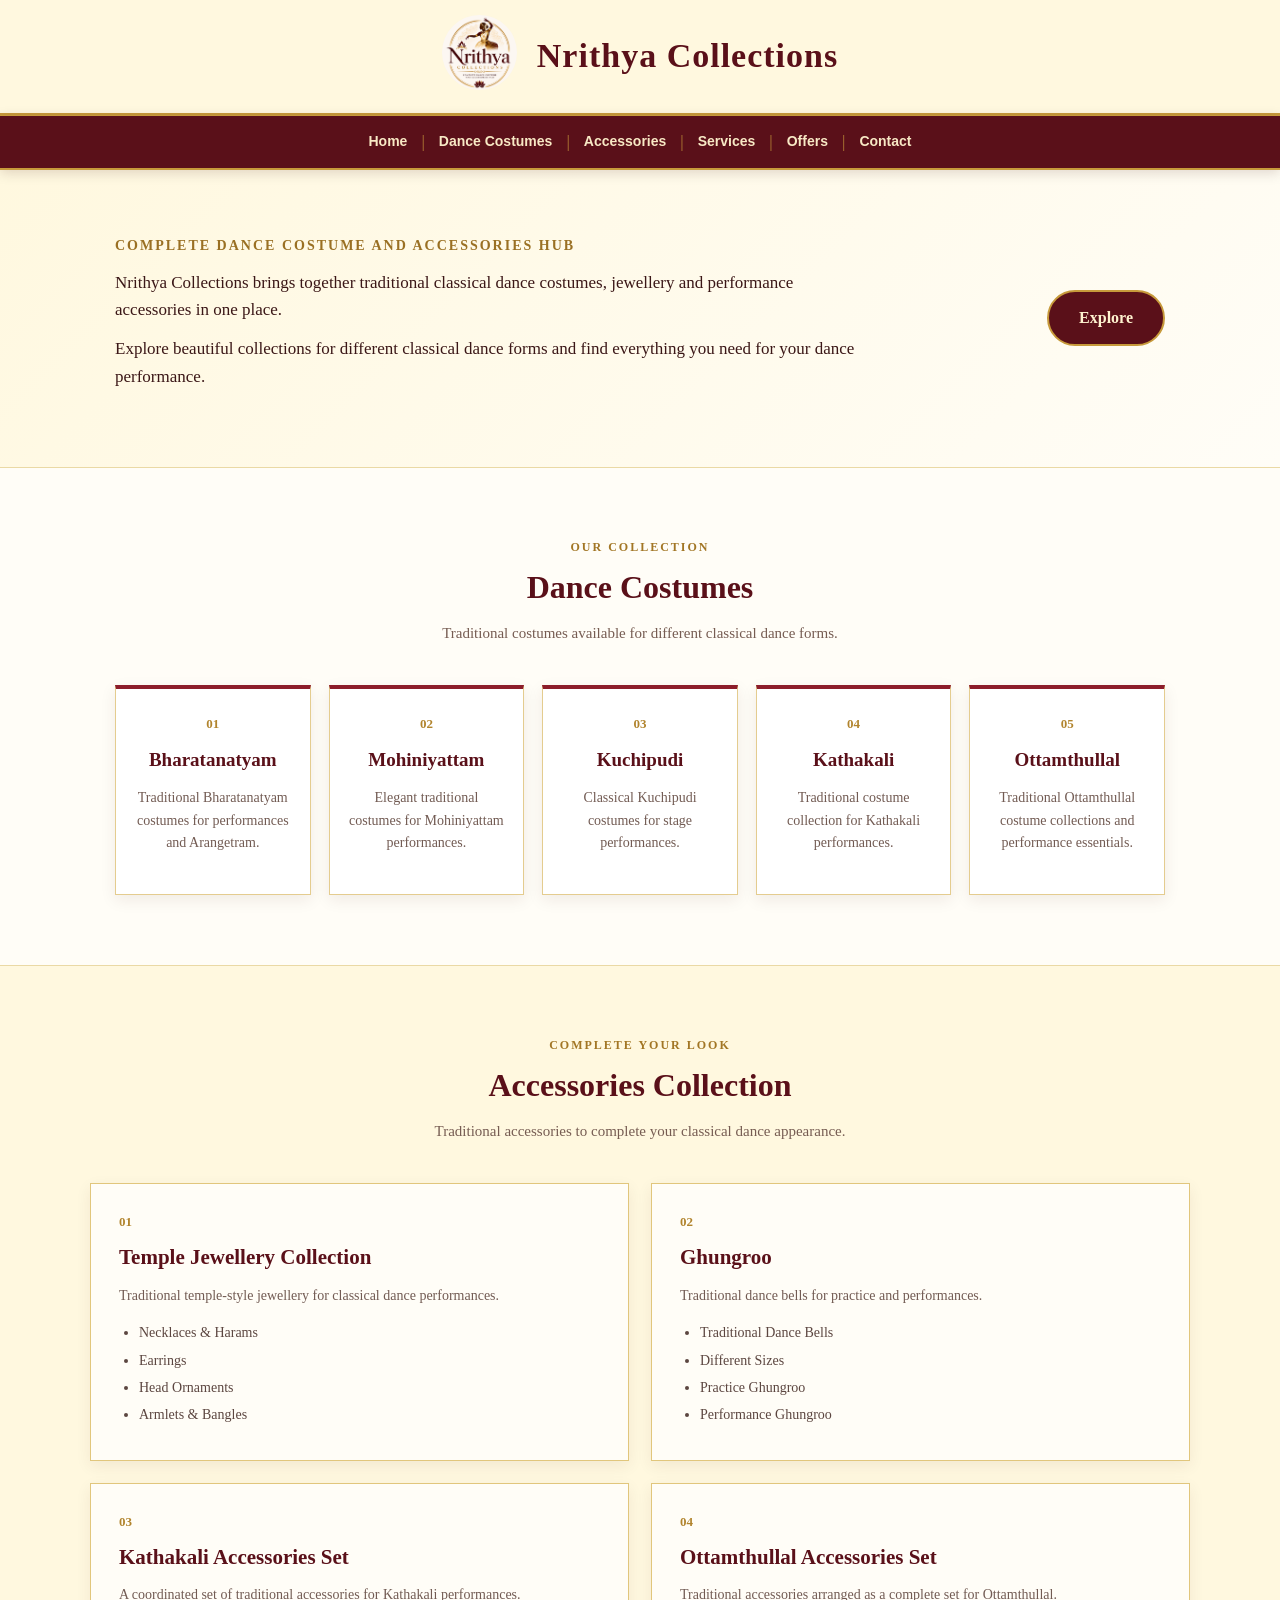
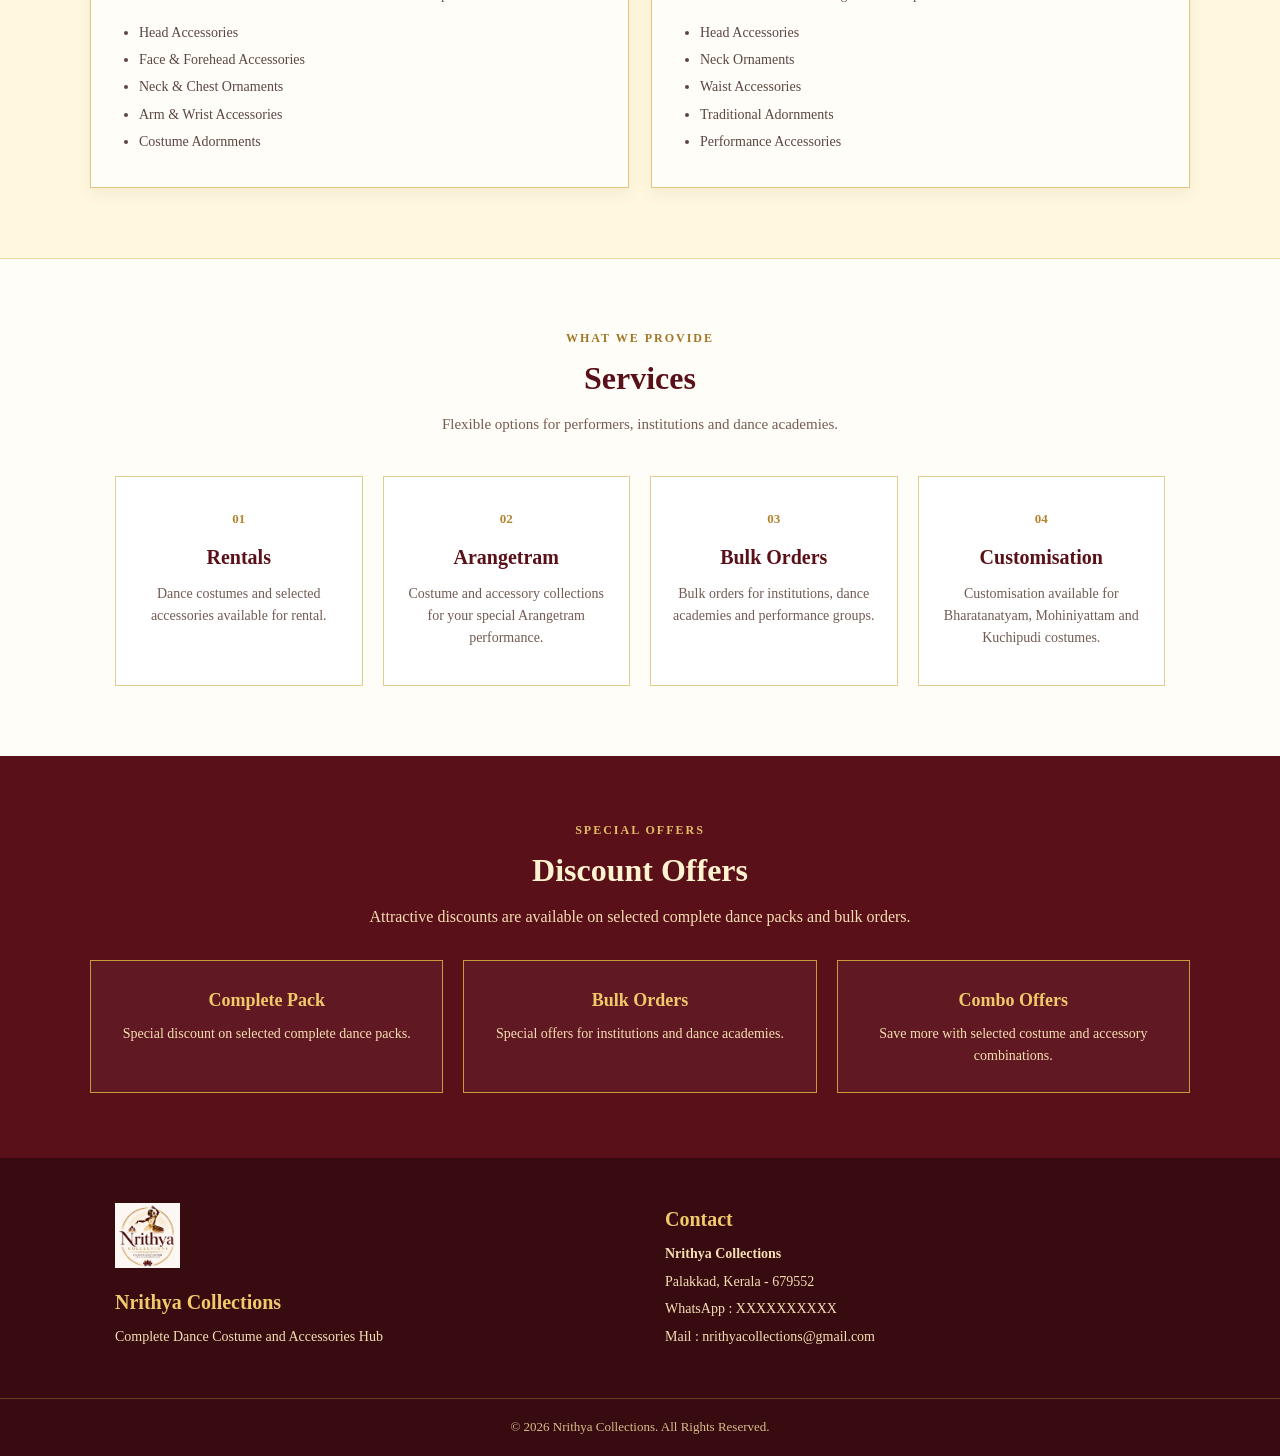
==== commit c28cfda2: "Refactor HTML structure and clean up code" ====
--- a/index.html
+++ b/index.html
@@ -1,25 +1,19 @@
 <!DOCTYPE html>
 <html lang="en">
-
 <head>
-
     <meta charset="UTF-8">
-
-    <meta name="viewport"
-        content="width=device-width, initial-scale=1.0">
+    <meta name="viewport" content="width=device-width, initial-scale=1.0">
 
     <meta name="description"
-        content="Nrithya Collections - Complete Dance Costume and Accessories Hub">
+          content="Nrithya Collections - Complete Dance Costume and Accessories Hub">
 
     <title>Nrithya Collections</title>
 
     <link rel="stylesheet" href="style.css">
-
 </head>
 
 <body>
 
-
 <!-- ================= HEADER ================= -->
 
 <header id="home">
@@ -27,16 +21,12 @@
     <div class="header-container">
 
         <a href="#home">
-
             <img src="logo.png"
-                alt="Nrithya Collections Logo"
-                class="logo">
-
+                 alt="Nrithya Collections Logo"
+                 class="logo">
         </a>
 
-        <h1>
-            Nrithya Collections
-        </h1>
+        <h1>Nrithya Collections</h1>
 
     </div>
 
@@ -49,45 +39,27 @@
 
     <div class="nav-container">
 
-        <a href="#home">
-            Home
-        </a>
+        <a href="#home">Home</a>
 
         <span class="nav-divider">|</span>
 
-        <a href="shop.html">
-            Shop
-        </a>
+        <a href="#costumes">Dance Costumes</a>
 
         <span class="nav-divider">|</span>
 
-        <a href="#costumes">
-            Dance Costumes
-        </a>
+        <a href="#accessories">Accessories</a>
 
         <span class="nav-divider">|</span>
 
-        <a href="#accessories">
-            Accessories
-        </a>
+        <a href="#services">Services</a>
 
         <span class="nav-divider">|</span>
 
-        <a href="#services">
-            Services
-        </a>
+        <a href="#offers">Offers</a>
 
         <span class="nav-divider">|</span>
 
-        <a href="#offers">
-            Offers
-        </a>
-
-        <span class="nav-divider">|</span>
-
-        <a href="#contact">
-            Contact
-        </a>
+        <a href="#contact">Contact</a>
 
     </div>
 
@@ -123,11 +95,8 @@
 
         <div class="explore-area">
 
-            <a href="shop.html"
-                class="explore-button">
-
+            <a href="shop.html" class="explore-button">
                 Explore
-
             </a>
 
         </div>
@@ -139,8 +108,7 @@
 
 <!-- ================= DANCE COSTUMES ================= -->
 
-<section class="content-section"
-    id="costumes">
+<section class="content-section" id="costumes">
 
     <div class="section-title">
 
@@ -148,9 +116,7 @@
             OUR COLLECTION
         </p>
 
-        <h2>
-            Dance Costumes
-        </h2>
+        <h2>Dance Costumes</h2>
 
         <p>
             Traditional costumes available for different
@@ -162,14 +128,11 @@
 
     <div class="costume-container">
 
-
         <div class="costume-card">
 
             <span>01</span>
 
-            <h3>
-                Bharatanatyam
-            </h3>
+            <h3>Bharatanatyam</h3>
 
             <p>
                 Traditional Bharatanatyam costumes for
@@ -183,9 +146,7 @@
 
             <span>02</span>
 
-            <h3>
-                Mohiniyattam
-            </h3>
+            <h3>Mohiniyattam</h3>
 
             <p>
                 Elegant traditional costumes for
@@ -199,9 +160,7 @@
 
             <span>03</span>
 
-            <h3>
-                Kuchipudi
-            </h3>
+            <h3>Kuchipudi</h3>
 
             <p>
                 Classical Kuchipudi costumes for
@@ -215,9 +174,7 @@
 
             <span>04</span>
 
-            <h3>
-                Kathakali
-            </h3>
+            <h3>Kathakali</h3>
 
             <p>
                 Traditional costume collection for
@@ -231,13 +188,11 @@
 
             <span>05</span>
 
-            <h3>
-                Ottamthullal
-            </h3>
-
-            <p>
-                Traditional Ottamthullal costume
-                collections and performance essentials.
+            <h3>Ottamthullal</h3>
+
+            <p>
+                Traditional Ottamthullal costume collections
+                and performance essentials.
             </p>
 
         </div>
@@ -250,7 +205,7 @@
 <!-- ================= ACCESSORIES ================= -->
 
 <section class="content-section accessories-section"
-    id="accessories">
+         id="accessories">
 
     <div class="section-title">
 
@@ -258,9 +213,7 @@
             COMPLETE YOUR LOOK
         </p>
 
-        <h2>
-            Accessories Collection
-        </h2>
+        <h2>Accessories Collection</h2>
 
         <p>
             Traditional accessories to complete your
@@ -272,12 +225,11 @@
 
     <div class="accessory-container">
 
+        <!-- Temple Jewellery -->
 
         <div class="accessory-card">
 
-            <div class="card-number">
-                01
-            </div>
+            <div class="card-number">01</div>
 
             <h3>
                 Temple Jewellery Collection
@@ -290,36 +242,26 @@
 
             <ul>
 
-                <li>
-                    Necklaces & Harams
-                </li>
-
-                <li>
-                    Earrings
-                </li>
-
-                <li>
-                    Head Ornaments
-                </li>
-
-                <li>
-                    Armlets & Bangles
-                </li>
+                <li>Necklaces &amp; Harams</li>
+
+                <li>Earrings</li>
+
+                <li>Head Ornaments</li>
+
+                <li>Armlets &amp; Bangles</li>
 
             </ul>
 
         </div>
 
 
+        <!-- Ghungroo -->
+
         <div class="accessory-card">
 
-            <div class="card-number">
-                02
-            </div>
-
-            <h3>
-                Ghungroo
-            </h3>
+            <div class="card-number">02</div>
+
+            <h3>Ghungroo</h3>
 
             <p>
                 Traditional dance bells for practice
@@ -328,32 +270,24 @@
 
             <ul>
 
-                <li>
-                    Traditional Dance Bells
-                </li>
-
-                <li>
-                    Different Sizes
-                </li>
-
-                <li>
-                    Practice Ghungroo
-                </li>
-
-                <li>
-                    Performance Ghungroo
-                </li>
+                <li>Traditional Dance Bells</li>
+
+                <li>Different Sizes</li>
+
+                <li>Practice Ghungroo</li>
+
+                <li>Performance Ghungroo</li>
 
             </ul>
 
         </div>
 
 
+        <!-- Kathakali Accessories -->
+
         <div class="accessory-card">
 
-            <div class="card-number">
-                03
-            </div>
+            <div class="card-number">03</div>
 
             <h3>
                 Kathakali Accessories Set
@@ -366,67 +300,47 @@
 
             <ul>
 
-                <li>
-                    Head Accessories
-                </li>
-
-                <li>
-                    Face & Forehead Accessories
-                </li>
-
-                <li>
-                    Neck & Chest Ornaments
-                </li>
-
-                <li>
-                    Arm & Wrist Accessories
-                </li>
-
-                <li>
-                    Costume Adornments
-                </li>
+                <li>Head Accessories</li>
+
+                <li>Face &amp; Forehead Accessories</li>
+
+                <li>Neck &amp; Chest Ornaments</li>
+
+                <li>Arm &amp; Wrist Accessories</li>
+
+                <li>Costume Adornments</li>
 
             </ul>
 
         </div>
 
 
+        <!-- Ottamthullal Accessories -->
+
         <div class="accessory-card">
 
-            <div class="card-number">
-                04
-            </div>
+            <div class="card-number">04</div>
 
             <h3>
                 Ottamthullal Accessories Set
             </h3>
 
             <p>
-                Traditional accessories arranged as a
-                complete set for Ottamthullal.
+                Traditional accessories arranged as
+                a complete set for Ottamthullal.
             </p>
 
             <ul>
 
-                <li>
-                    Head Accessories
-                </li>
-
-                <li>
-                    Neck Ornaments
-                </li>
-
-                <li>
-                    Waist Accessories
-                </li>
-
-                <li>
-                    Traditional Adornments
-                </li>
-
-                <li>
-                    Performance Accessories
-                </li>
+                <li>Head Accessories</li>
+
+                <li>Neck Ornaments</li>
+
+                <li>Waist Accessories</li>
+
+                <li>Traditional Adornments</li>
+
+                <li>Performance Accessories</li>
 
             </ul>
 
@@ -439,8 +353,7 @@
 
 <!-- ================= SERVICES ================= -->
 
-<section class="content-section"
-    id="services">
+<section class="content-section" id="services">
 
     <div class="section-title">
 
@@ -448,13 +361,11 @@
             WHAT WE PROVIDE
         </p>
 
-        <h2>
-            Services
-        </h2>
+        <h2>Services</h2>
 
         <p>
-            Flexible options for performers,
-            institutions and dance academies.
+            Flexible options for performers, institutions
+            and dance academies.
         </p>
 
     </div>
@@ -462,14 +373,11 @@
 
     <div class="service-container">
 
-
         <div class="service-card">
 
             <span>01</span>
 
-            <h3>
-                Rentals
-            </h3>
+            <h3>Rentals</h3>
 
             <p>
                 Dance costumes and selected accessories
@@ -483,9 +391,7 @@
 
             <span>02</span>
 
-            <h3>
-                Arangetram
-            </h3>
+            <h3>Arangetram</h3>
 
             <p>
                 Costume and accessory collections for
@@ -499,13 +405,11 @@
 
             <span>03</span>
 
-            <h3>
-                Bulk Orders
-            </h3>
-
-            <p>
-                Bulk orders for institutions,
-                dance academies and performance groups.
+            <h3>Bulk Orders</h3>
+
+            <p>
+                Bulk orders for institutions, dance
+                academies and performance groups.
             </p>
 
         </div>
@@ -515,9 +419,7 @@
 
             <span>04</span>
 
-            <h3>
-                Customisation
-            </h3>
+            <h3>Customisation</h3>
 
             <p>
                 Customisation available for Bharatanatyam,
@@ -531,10 +433,9 @@
 </section>
 
 
-<!-- ================= OFFERS ================= -->
-
-<section class="offers"
-    id="offers">
+<!-- ================= DISCOUNT OFFERS ================= -->
+
+<section class="offers" id="offers">
 
     <div class="offers-container">
 
@@ -542,9 +443,7 @@
             SPECIAL OFFERS
         </p>
 
-        <h2>
-            Discount Offers
-        </h2>
+        <h2>Discount Offers</h2>
 
         <p>
             Attractive discounts are available on selected
@@ -554,12 +453,9 @@
 
         <div class="offer-items">
 
-
             <div>
 
-                <strong>
-                    Complete Pack
-                </strong>
+                <strong>Complete Pack</strong>
 
                 <span>
                     Special discount on selected
@@ -571,9 +467,7 @@
 
             <div>
 
-                <strong>
-                    Bulk Orders
-                </strong>
+                <strong>Bulk Orders</strong>
 
                 <span>
                     Special offers for institutions
@@ -585,9 +479,7 @@
 
             <div>
 
-                <strong>
-                    Combo Offers
-                </strong>
+                <strong>Combo Offers</strong>
 
                 <span>
                     Save more with selected costume
@@ -596,7 +488,6 @@
 
             </div>
 
-
         </div>
 
     </div>
@@ -604,17 +495,19 @@
 </section>
 
 
-<!-- ================= FOOTER ================= -->
+<!-- ================= CONTACT / FOOTER ================= -->
 
 <footer id="contact">
 
     <div class="footer-container">
 
 
+        <!-- Footer Brand -->
+
         <div class="footer-brand">
 
             <img src="logo.png"
-                alt="Nrithya Collections Logo">
+                 alt="Nrithya Collections Logo">
 
             <h3>
                 Nrithya Collections
@@ -628,16 +521,14 @@
         </div>
 
 
+        <!-- Contact -->
+
         <div class="footer-contact">
 
-            <h3>
-                Contact
-            </h3>
-
-            <p>
-                <strong>
-                    Nrithya Collections
-                </strong>
+            <h3>Contact</h3>
+
+            <p>
+                <strong>Nrithya Collections</strong>
             </p>
 
             <p>
@@ -667,175 +558,9 @@
 </footer>
 
 
+<!-- ================= JAVASCRIPT ================= -->
+
 <script src="script.js"></script>
 
 </body>
-
-</html>                    
-                </p>
-
-            </div>
-
-
-            <div class="service-card">
-
-                <span>04</span>
-
-                <h3>
-                    Customisation
-                </h3>
-
-                <p>
-                    Customisation available for Bharatanatyam,
-                    Mohiniyattam and Kuchipudi costumes.
-                </p>
-
-            </div>
-
-        </div>
-
-    </section>
-
-
-    <!-- ================= OFFERS ================= -->
-
-    <section class="offers" id="offers">
-
-        <div class="offers-container">
-
-            <p class="section-label">
-                SPECIAL OFFERS
-            </p>
-
-            <h2>
-                Discount Offers
-            </h2>
-
-            <p>
-                Attractive discounts are available on selected
-                complete dance packs and bulk orders.
-            </p>
-
-
-            <div class="offer-items">
-
-
-                <div>
-
-                    <strong>
-                        Complete Pack
-                    </strong>
-
-                    <span>
-                        Special discount on selected
-                        complete dance packs.
-                    </span>
-
-                </div>
-
-
-                <div>
-
-                    <strong>
-                        Bulk Orders
-                    </strong>
-
-                    <span>
-                        Special offers for institutions
-                        and dance academies.
-                    </span>
-
-                </div>
-
-
-                <div>
-
-                    <strong>
-                        Combo Offers
-                    </strong>
-
-                    <span>
-                        Save more with selected costume
-                        and accessory combinations.
-                    </span>
-
-                </div>
-
-
-            </div>
-
-        </div>
-
-    </section>
-
-
-    <!-- ================= FOOTER ================= -->
-
-    <footer id="contact">
-
-        <div class="footer-container">
-
-
-            <div class="footer-brand">
-
-                <img src="logo.png"
-                    alt="Nrithya Collections Logo">
-
-                <h3>
-                    Nrithya Collections
-                </h3>
-
-                <p>
-                    Complete Dance Costume and
-                    Accessories Hub
-                </p>
-
-            </div>
-
-
-            <div class="footer-contact">
-
-                <h3>
-                    Contact
-                </h3>
-
-                <p>
-                    <strong>
-                        Nrithya Collections
-                    </strong>
-                </p>
-
-                <p>
-                    Palakkad, Kerala - 679552
-                </p>
-
-                <p>
-                    WhatsApp : XXXXXXXXXX
-                </p>
-
-                <p>
-                    Mail : nrithyacollections@gmail.com
-                </p>
-
-            </div>
-
-        </div>
-
-
-        <div class="copyright">
-
-            © 2026 Nrithya Collections.
-            All Rights Reserved.
-
-        </div>
-
-    </footer>
-
-
-    <!-- ================= JAVASCRIPT ================= -->
-
-    <script src="script.js"></script>
-
-</body>
-
-</html>     
+</html>                                
--- a/style.css
+++ b/style.css
@@ -64,7 +64,7 @@
 }
 
 
-/* ================= NAVIGATION BAR ================= */
+/* ================= NAVIGATION ================= */
 
 .navbar {
     position: sticky;
@@ -117,10 +117,6 @@
 }
 
 .nav-container a:hover {
-    color: #f1c96b;
-}
-
-.nav-container a.active {
     color: #f1c96b;
 }
 
@@ -597,7 +593,7 @@
 }
 
 
-/* ================= SCROLL ANIMATION ================= */
+/* ================= ANIMATION ================= */
 
 .costume-card,
 .accessory-card,
@@ -660,8 +656,6 @@
     }
 
 
-    /* Mobile Navigation */
-
     .nav-container {
         padding: 7px 5px;
 
@@ -679,8 +673,6 @@
     }
 
 
-    /* Intro */
-
     .intro-container {
         padding: 45px 20px;
 
@@ -693,8 +685,6 @@
         font-size: 15px;
     }
 
-
-    /* Sections */
 
     .content-section {
         padding: 55px 18px;
@@ -706,29 +696,21 @@
     }
 
 
-    /* Costumes */
-
     .costume-container {
         grid-template-columns: 1fr;
     }
 
 
-    /* Accessories */
-
     .accessory-container {
         grid-template-columns: 1fr;
     }
 
 
-    /* Services */
-
     .service-container {
         grid-template-columns: 1fr;
     }
 
 
-    /* Offers */
-
     .offers {
         padding: 55px 18px;
     }
@@ -738,8 +720,6 @@
     }
 
 
-    /* Footer */
-
     .footer-container {
         grid-template-columns: 1fr;
 
@@ -748,4 +728,4 @@
         padding: 40px 20px;
     }
 
-}       
+}
